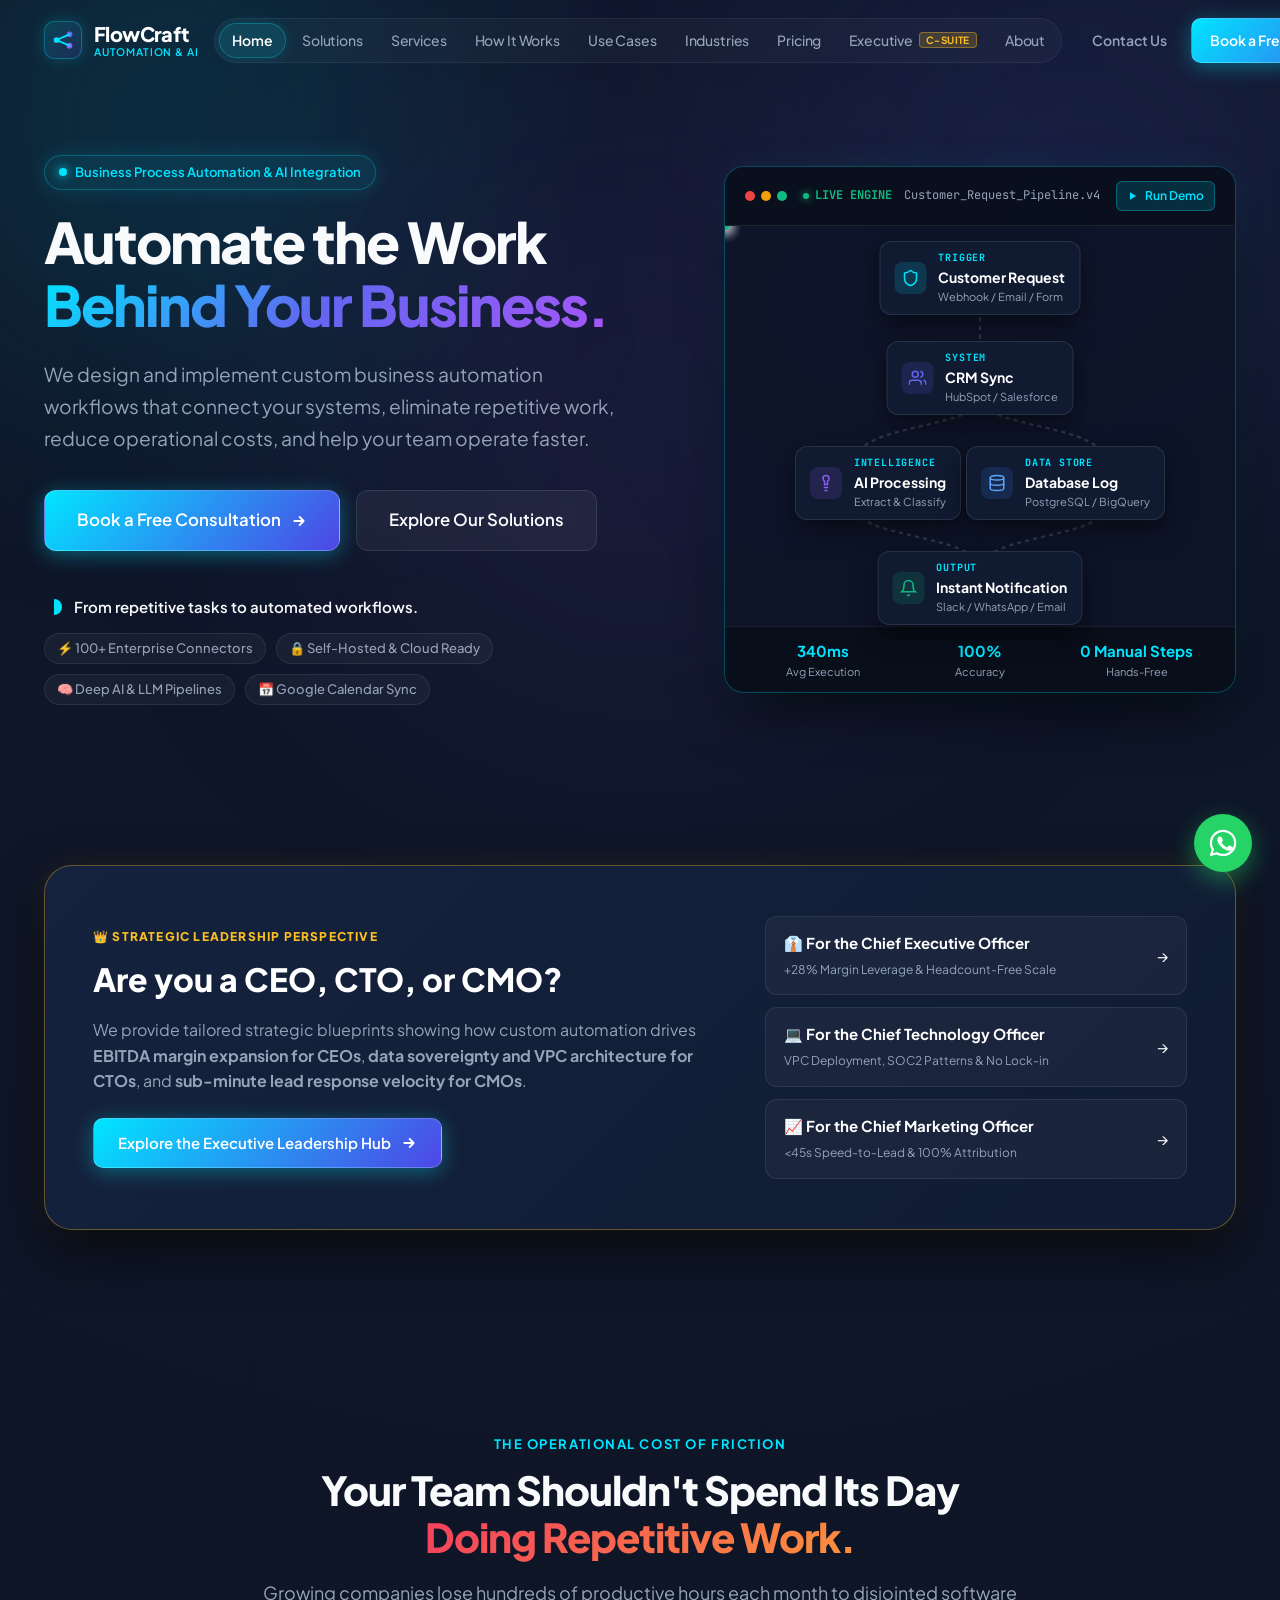
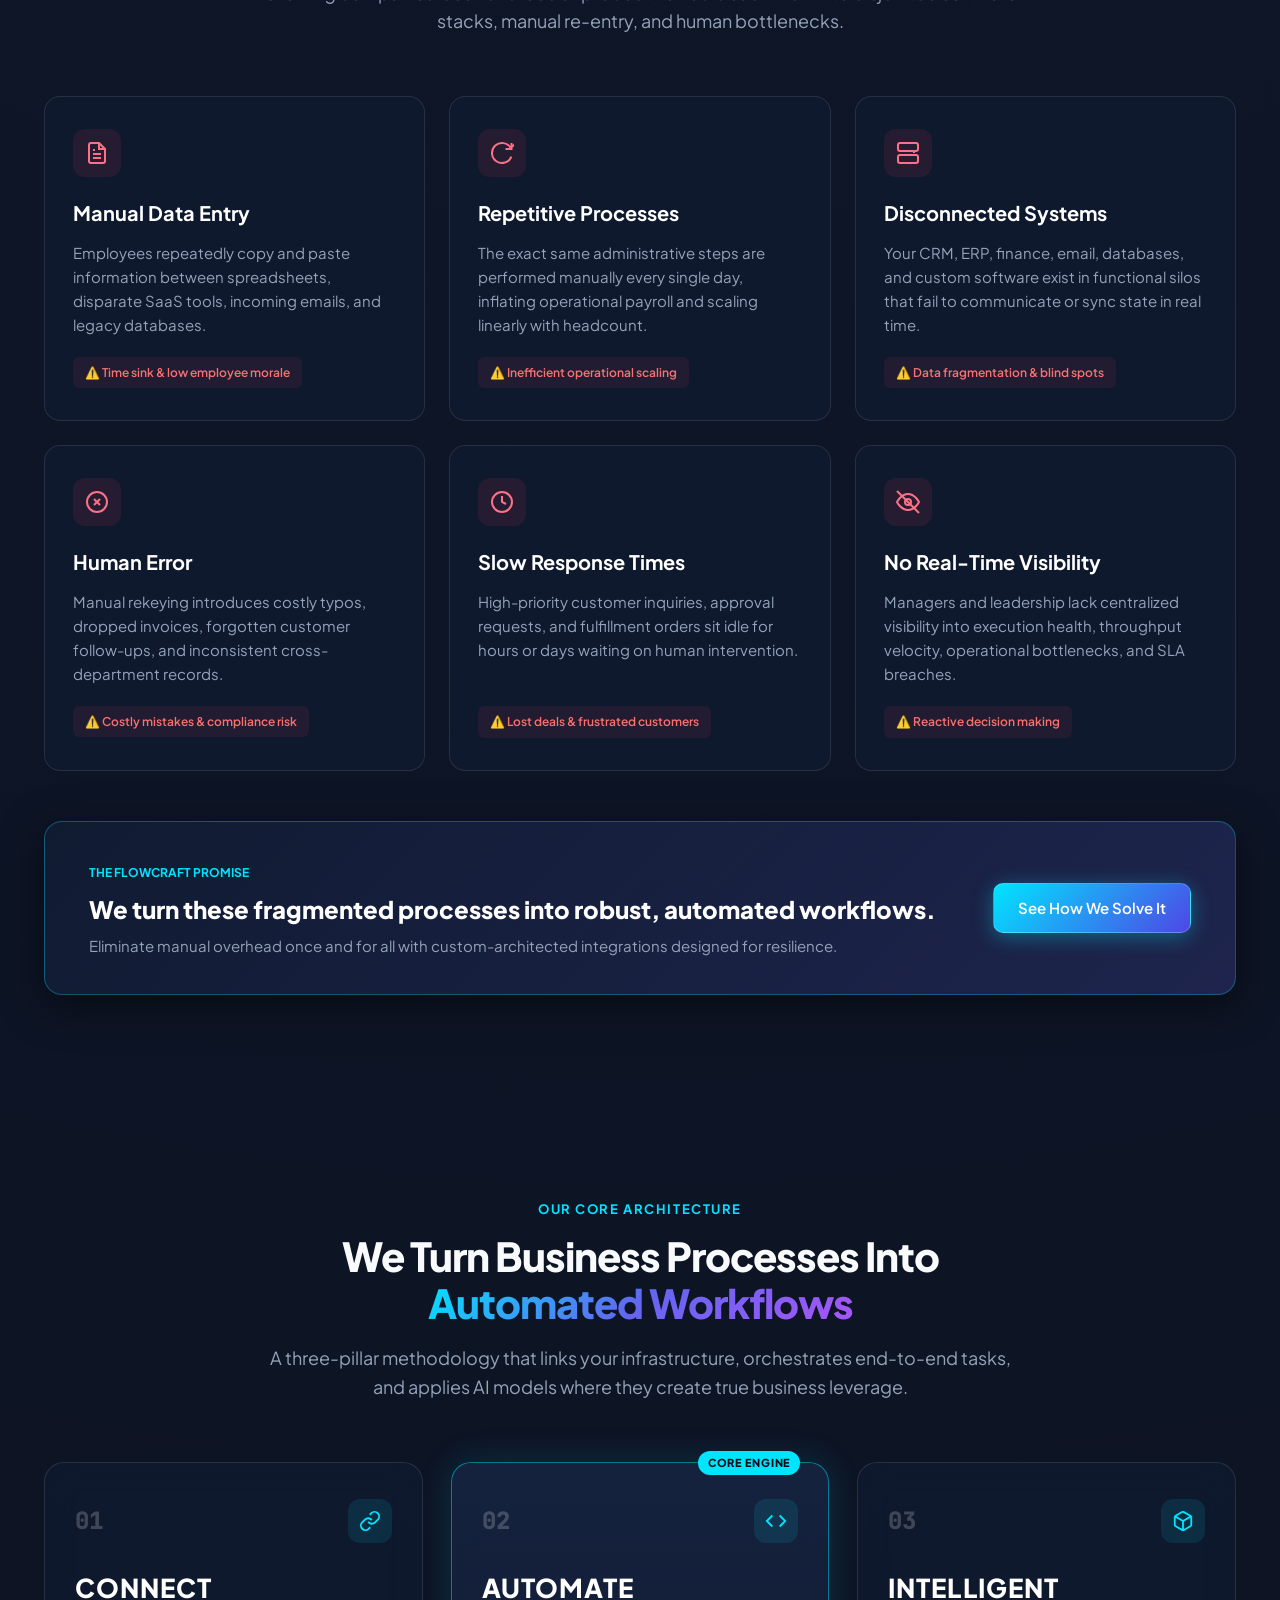
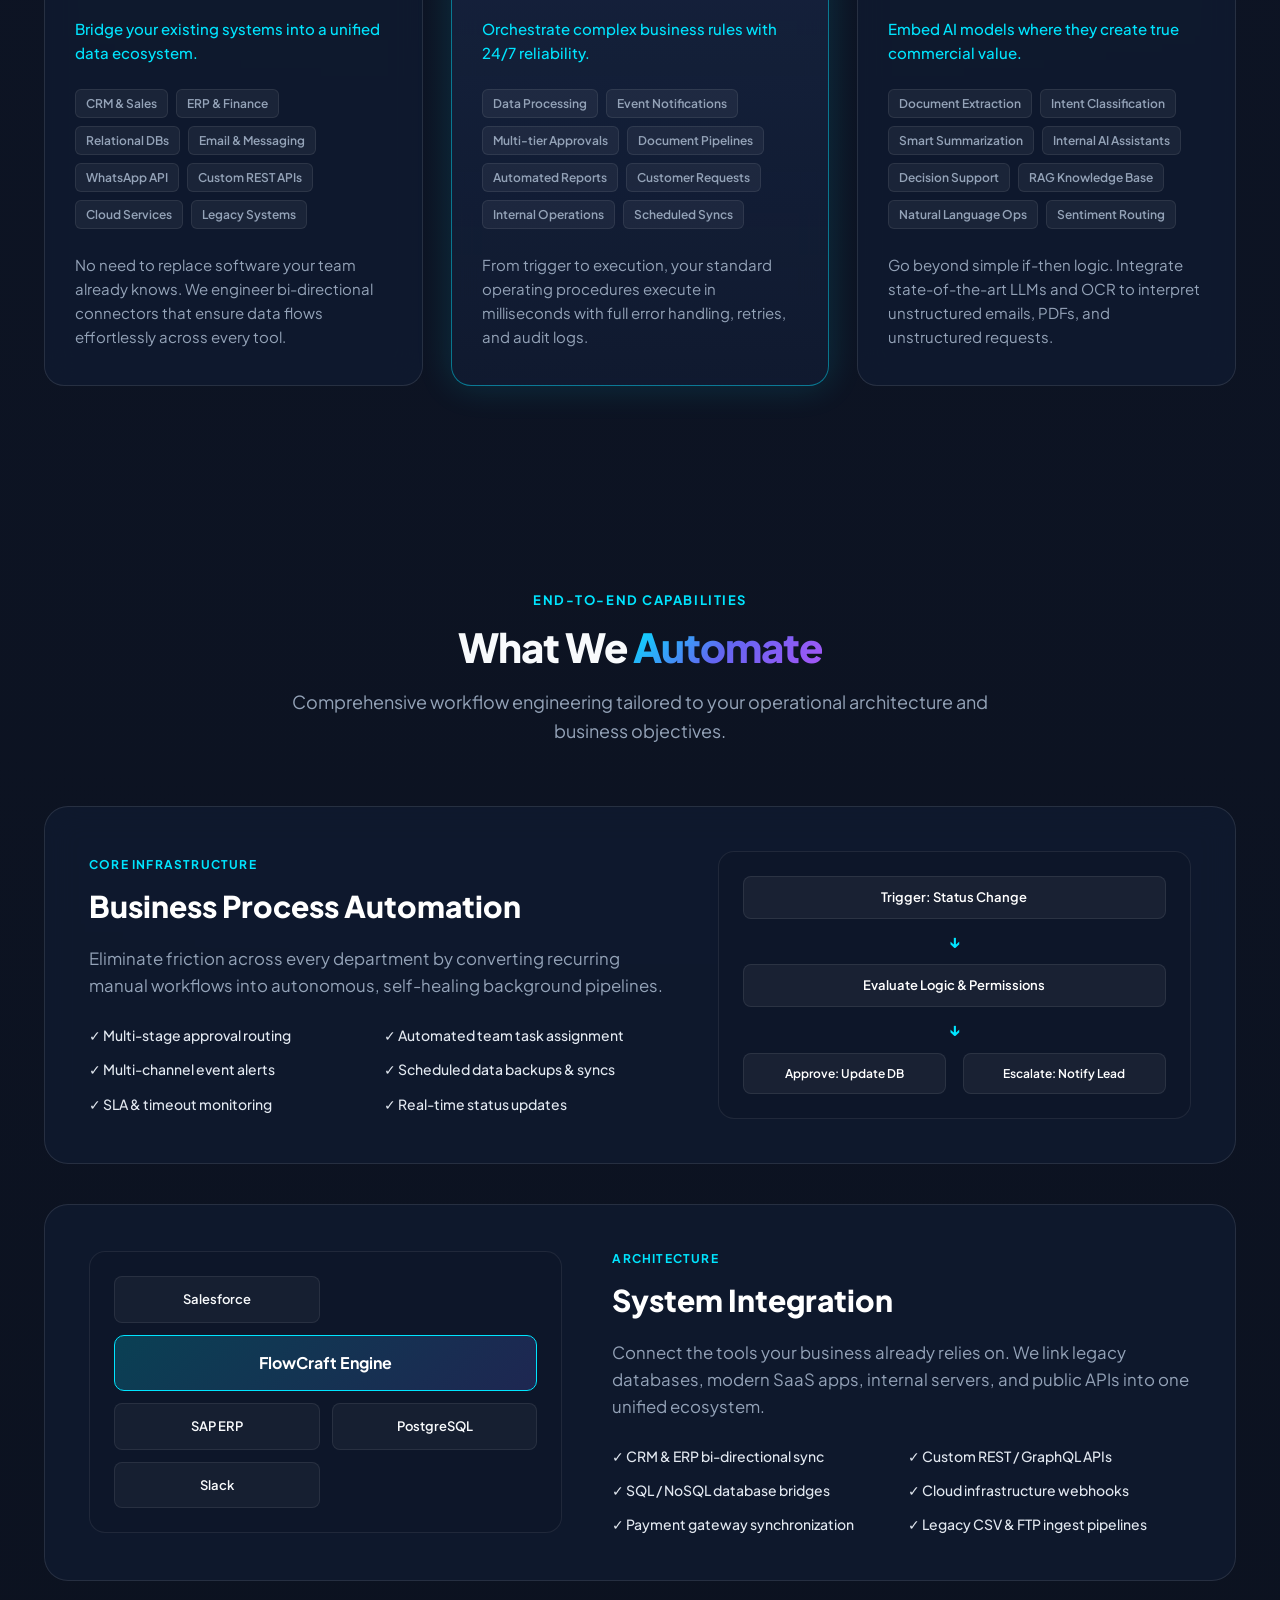
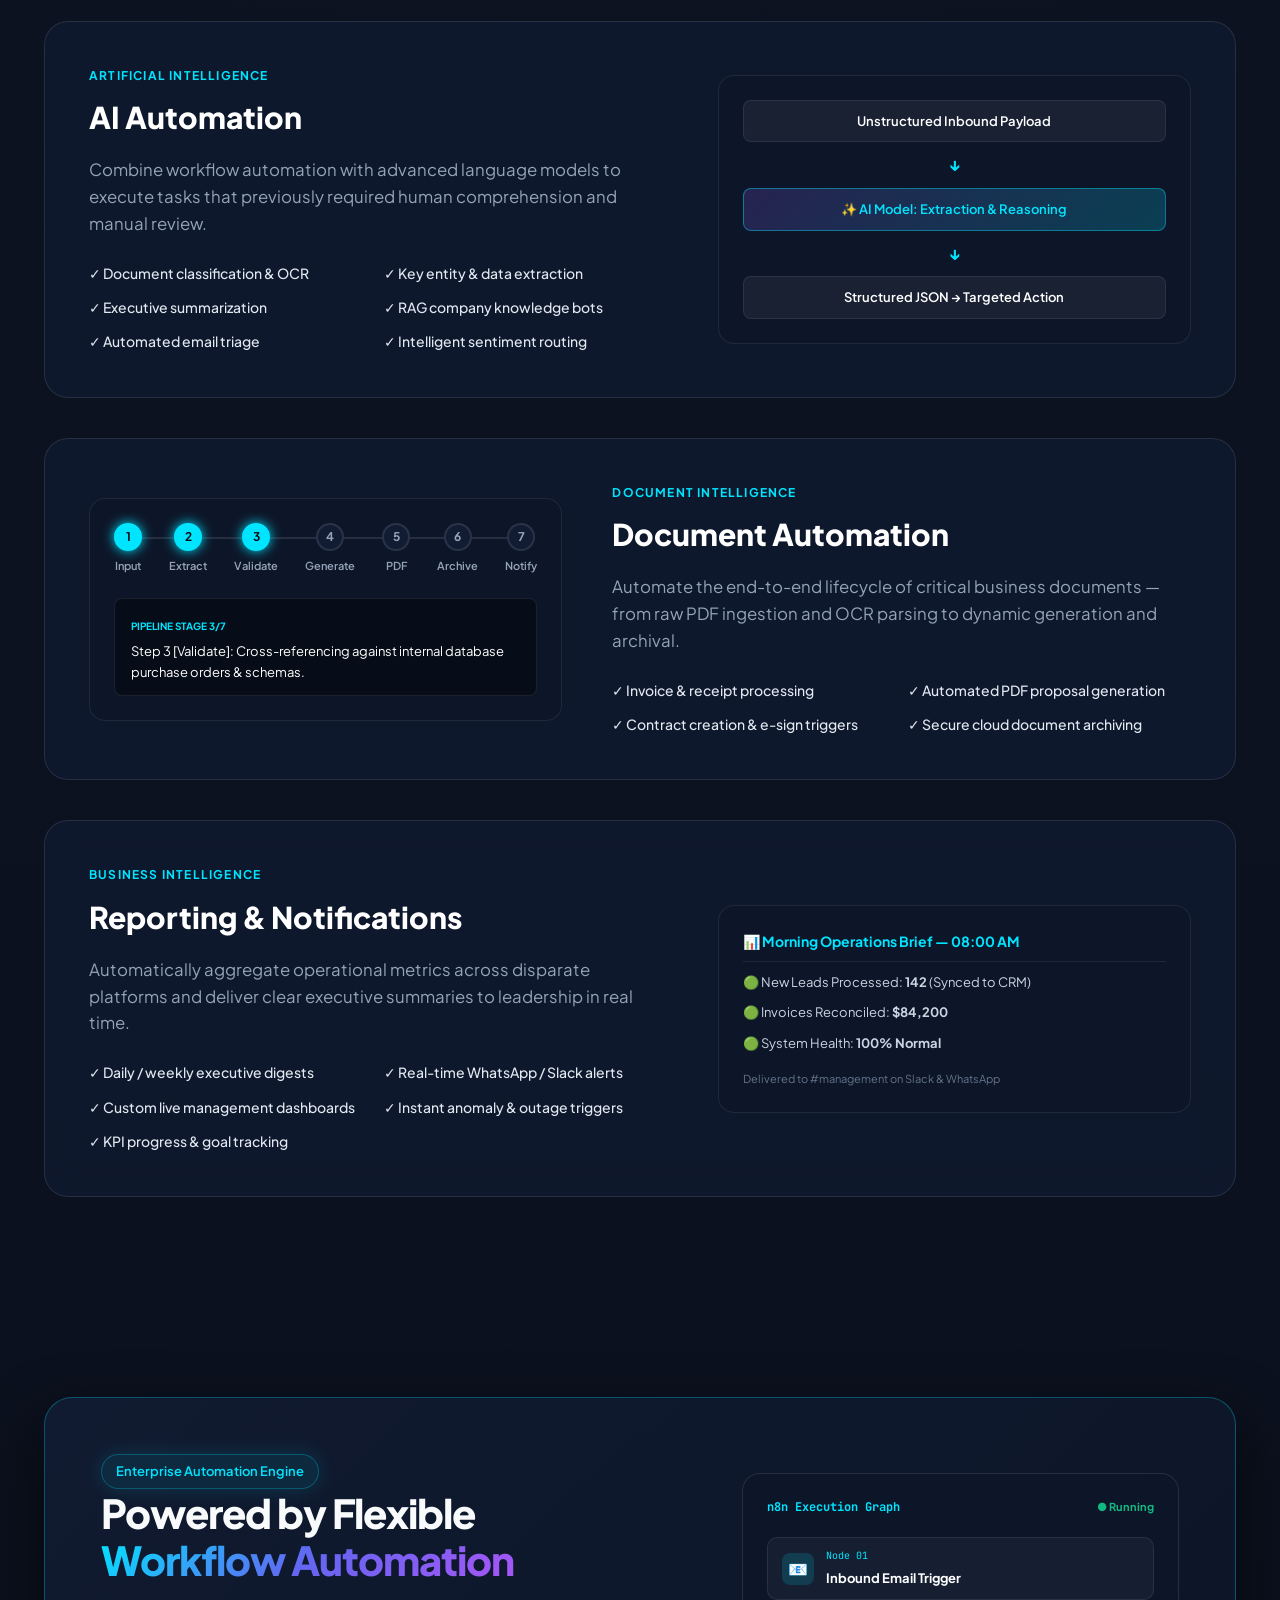
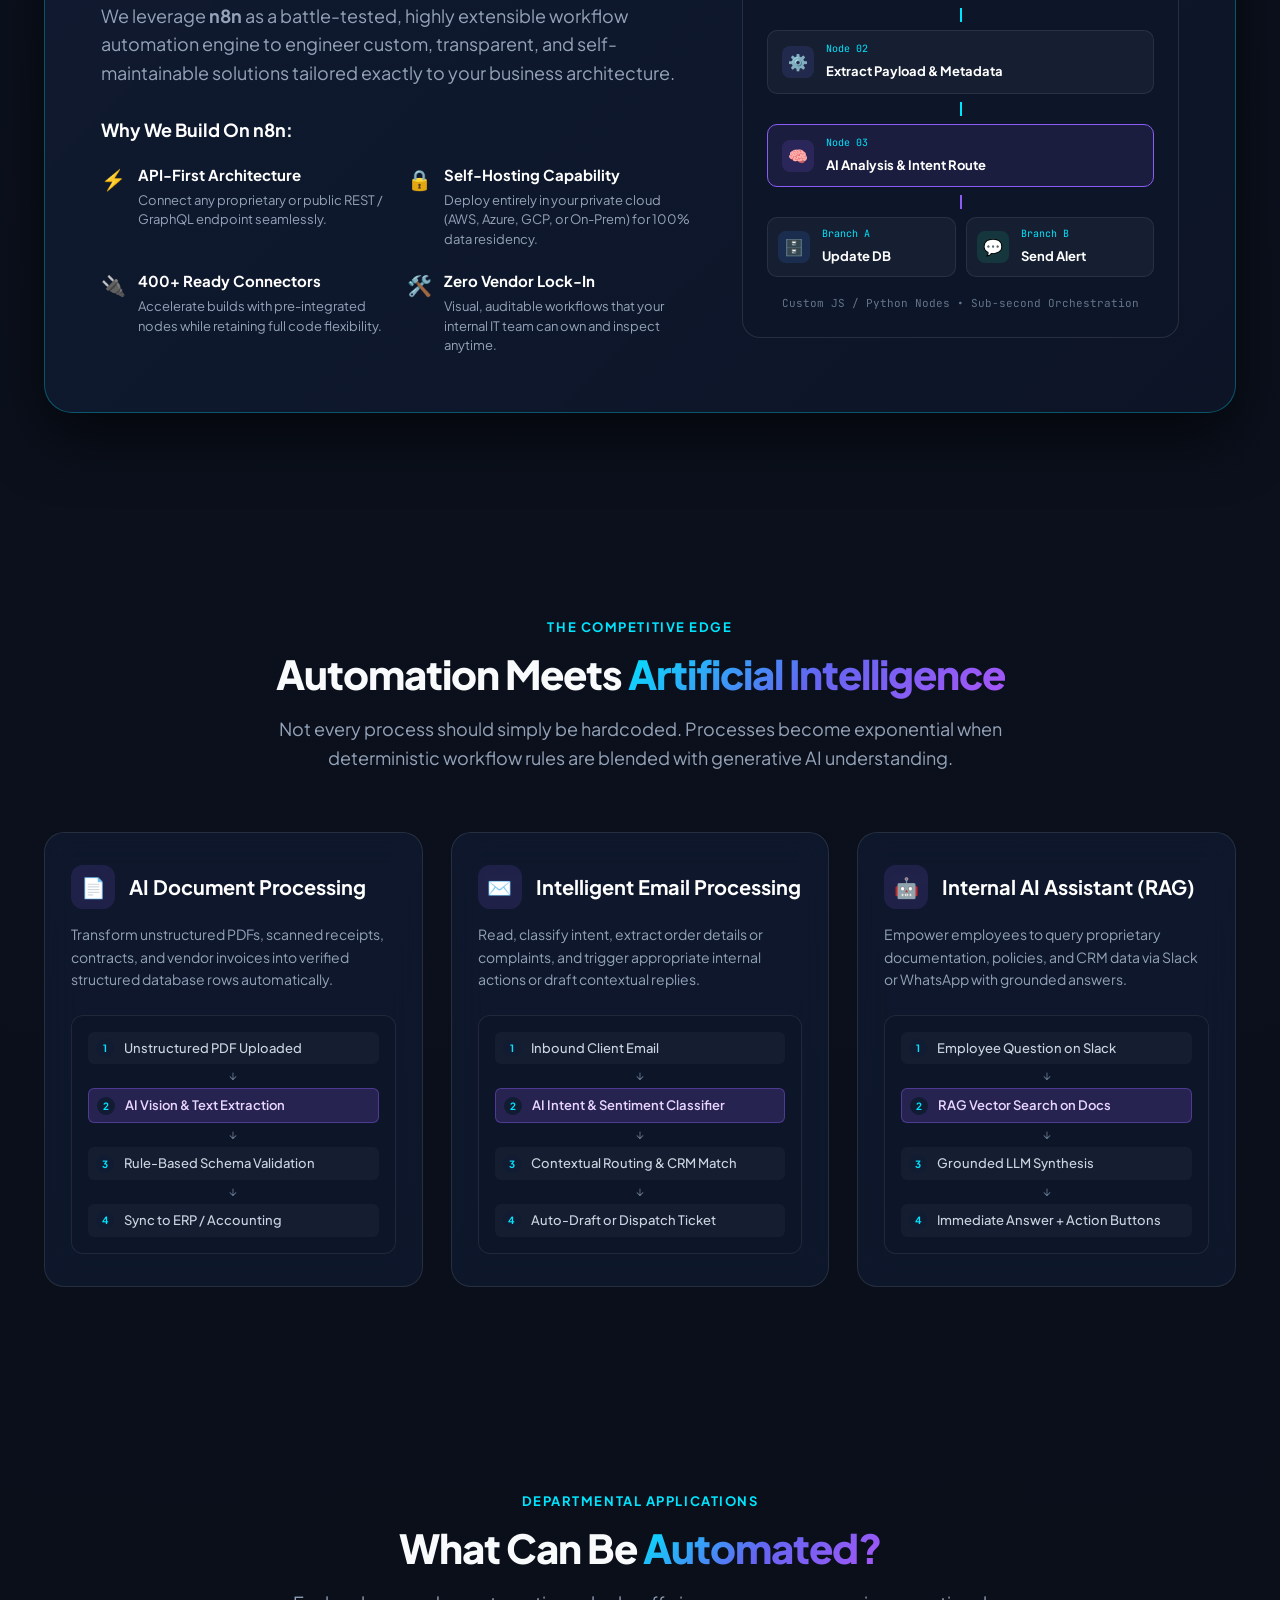
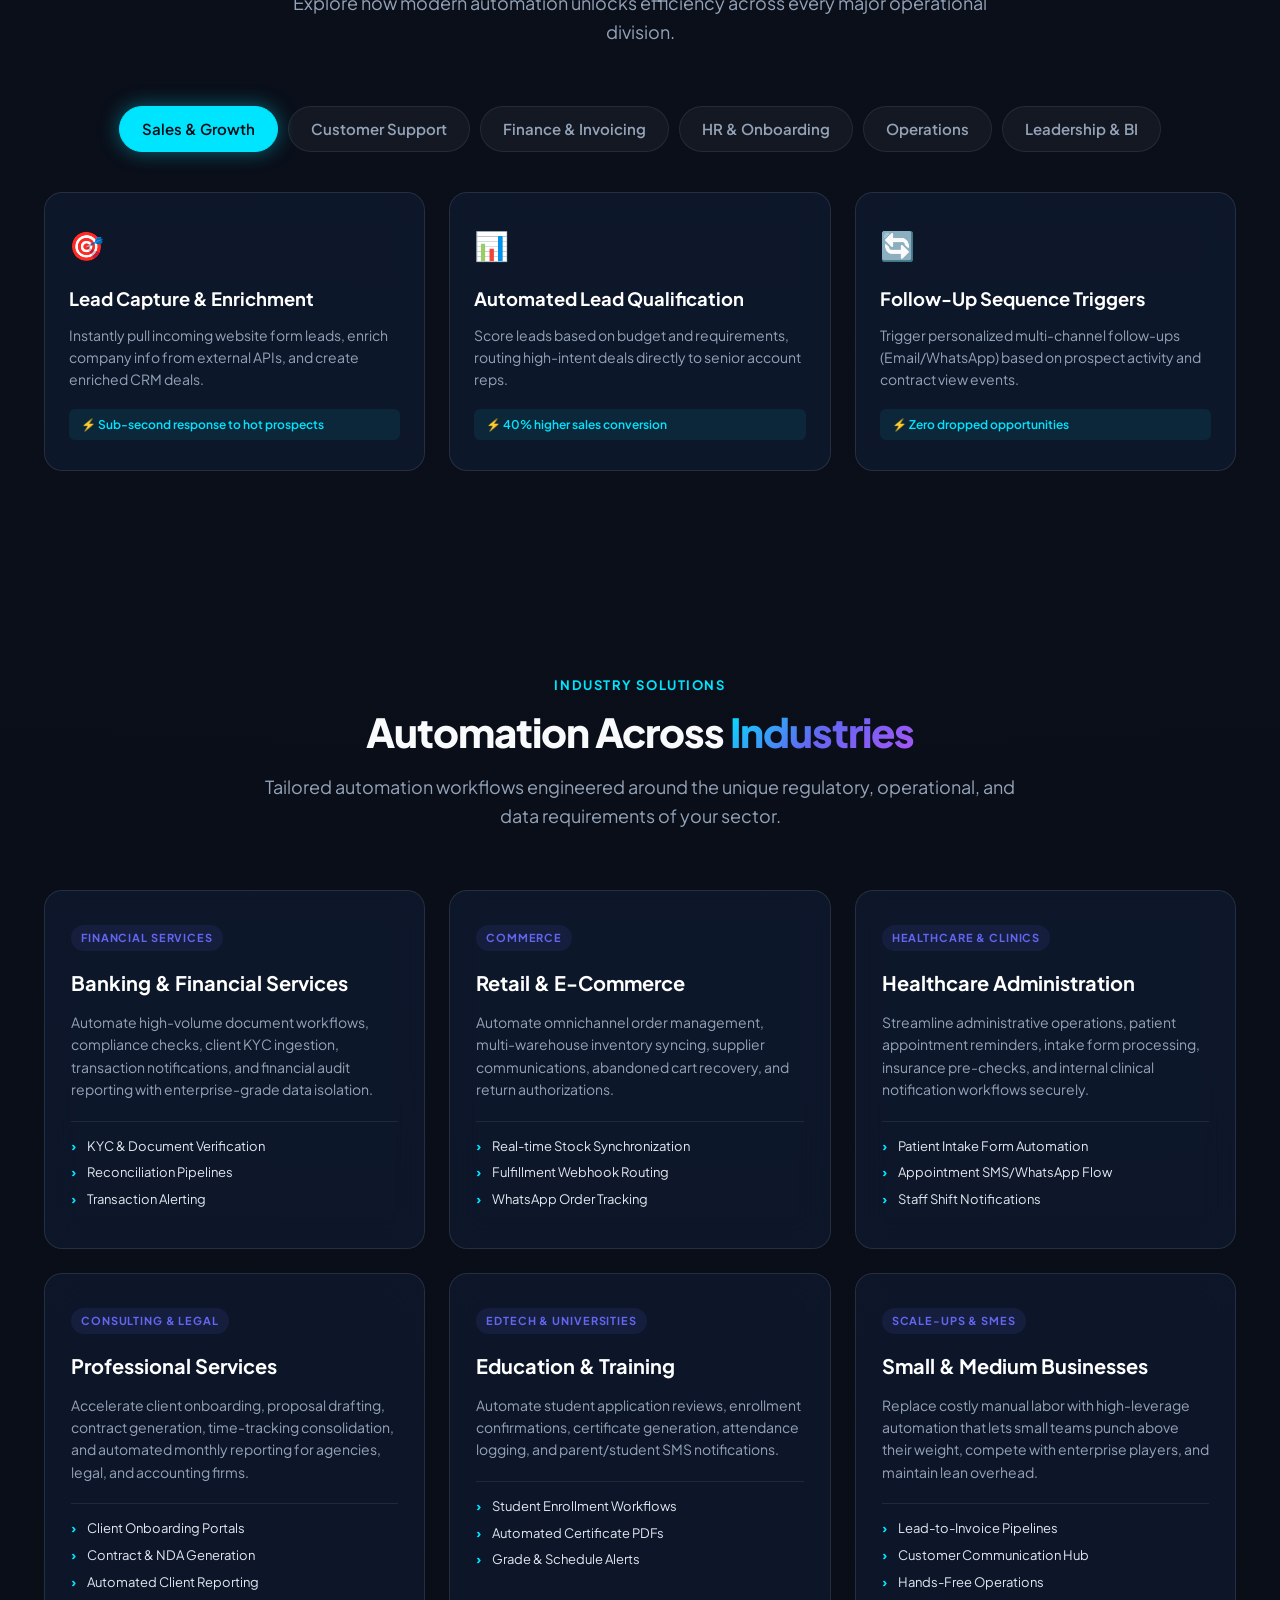
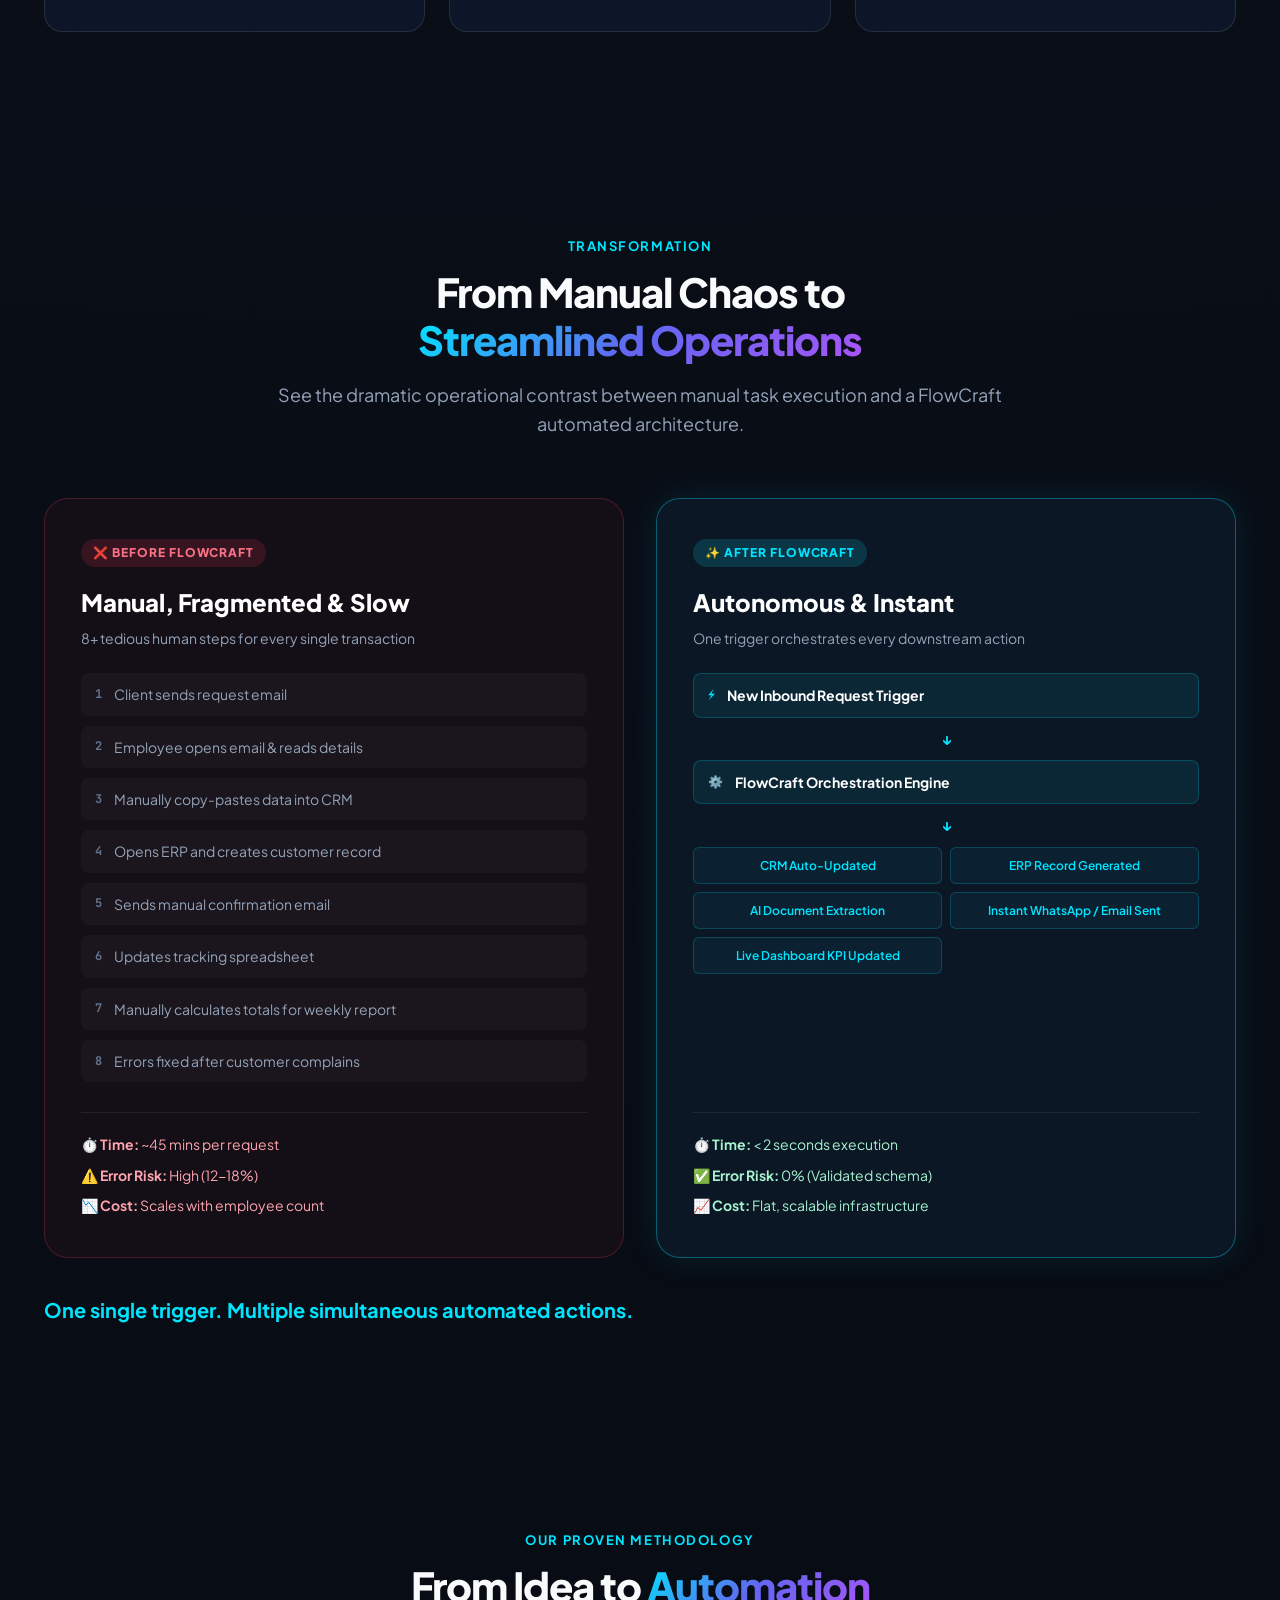
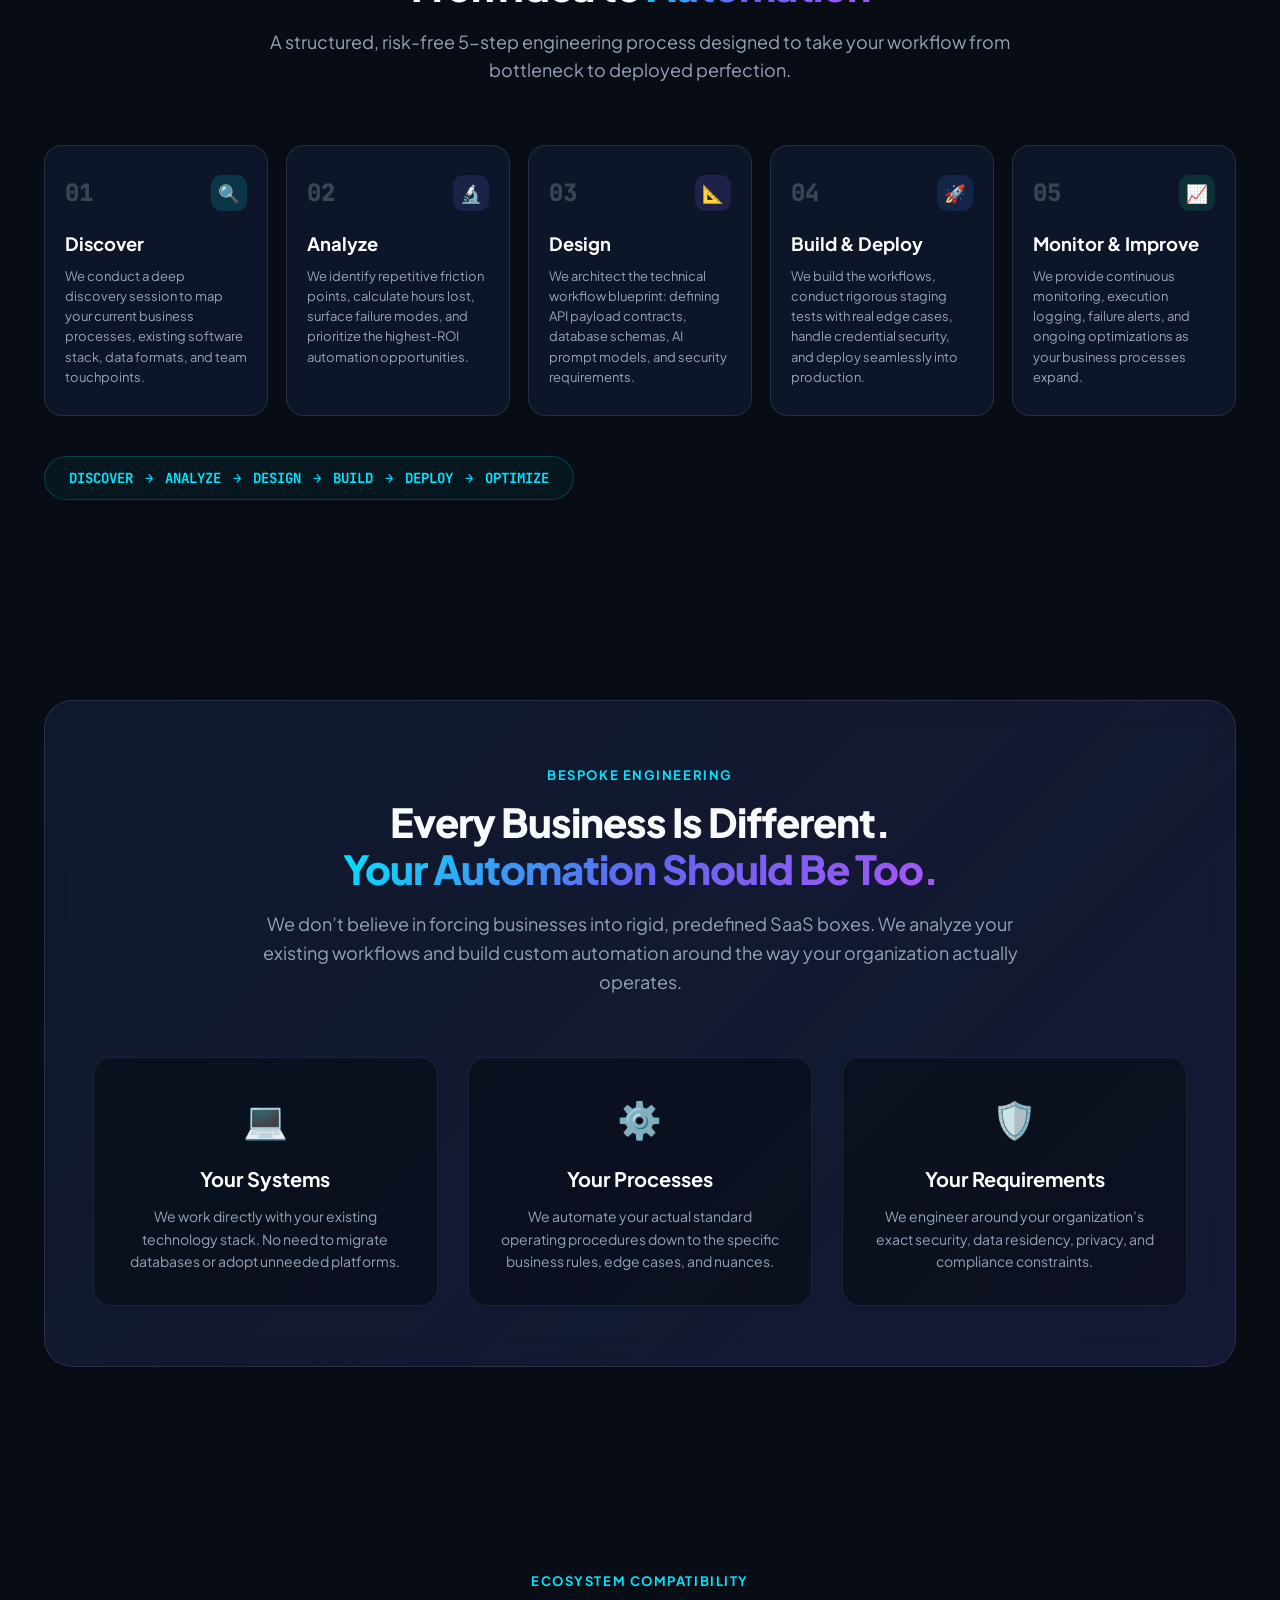
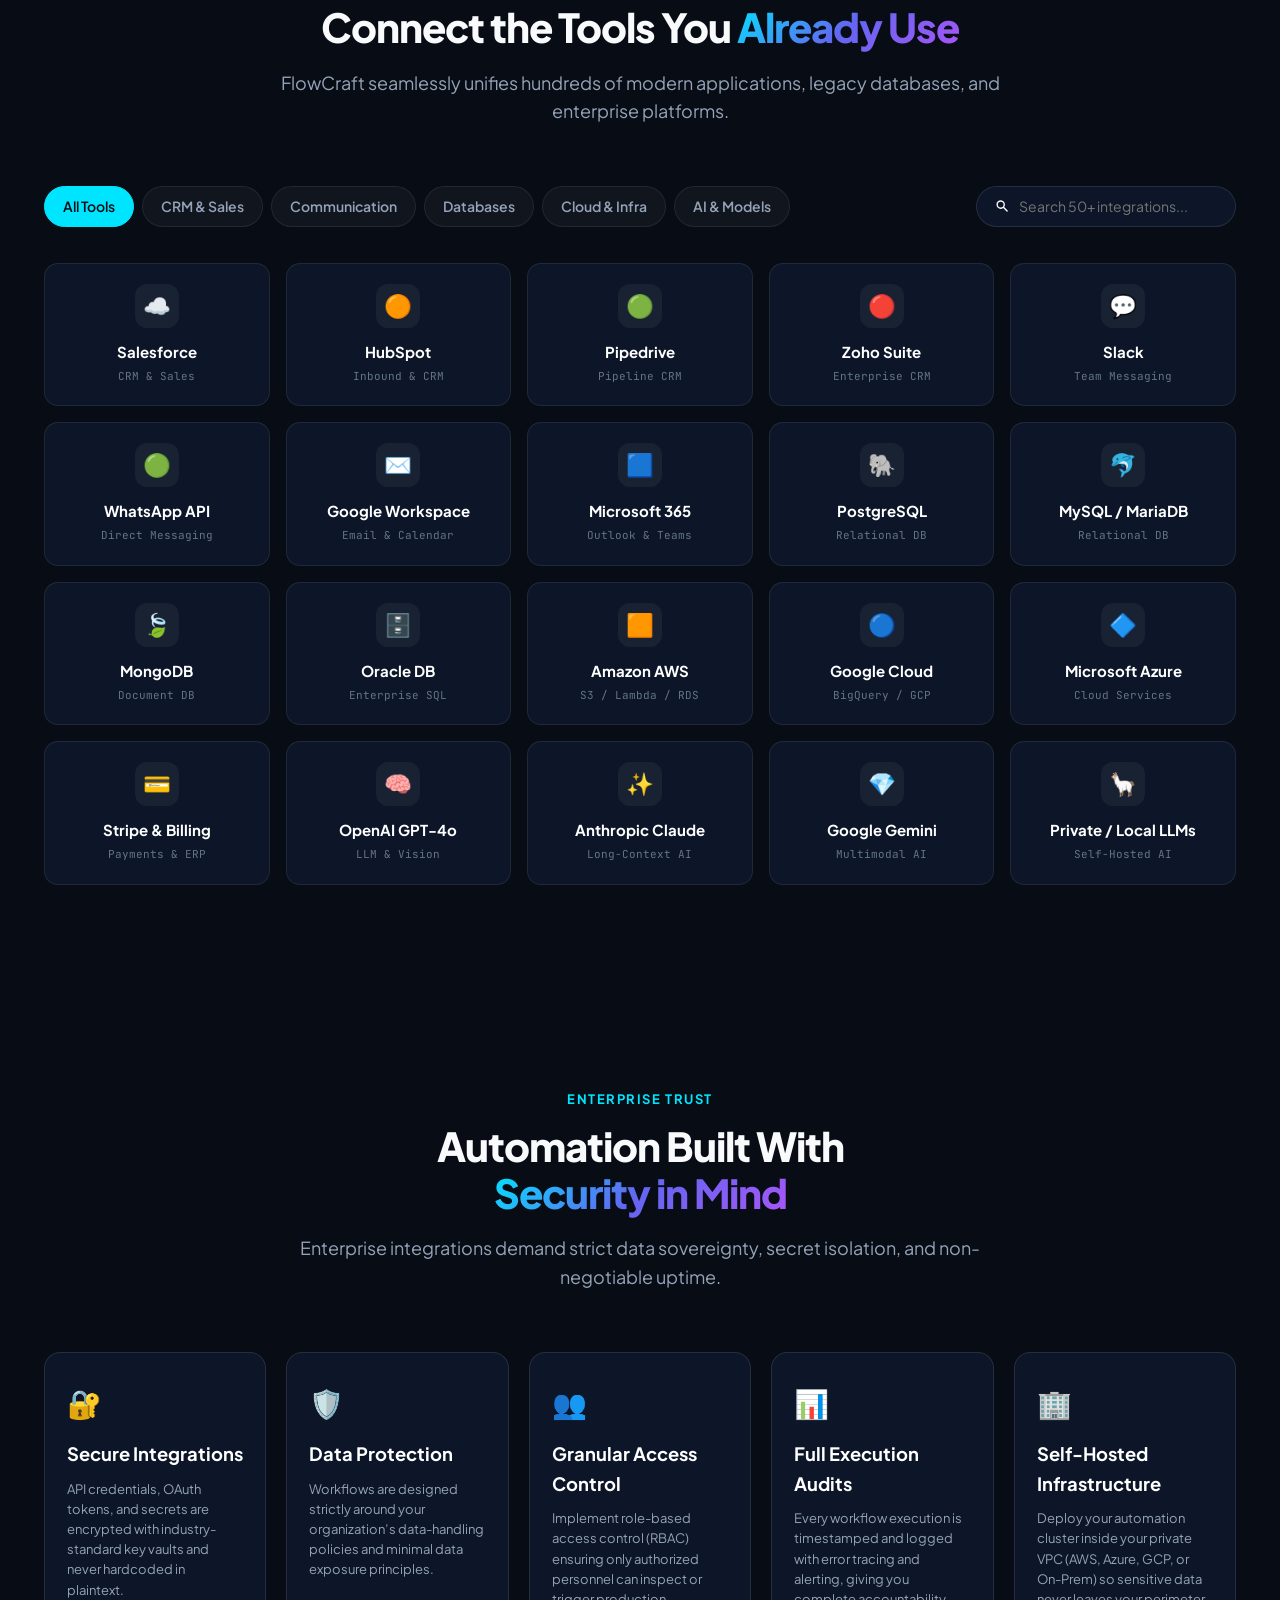
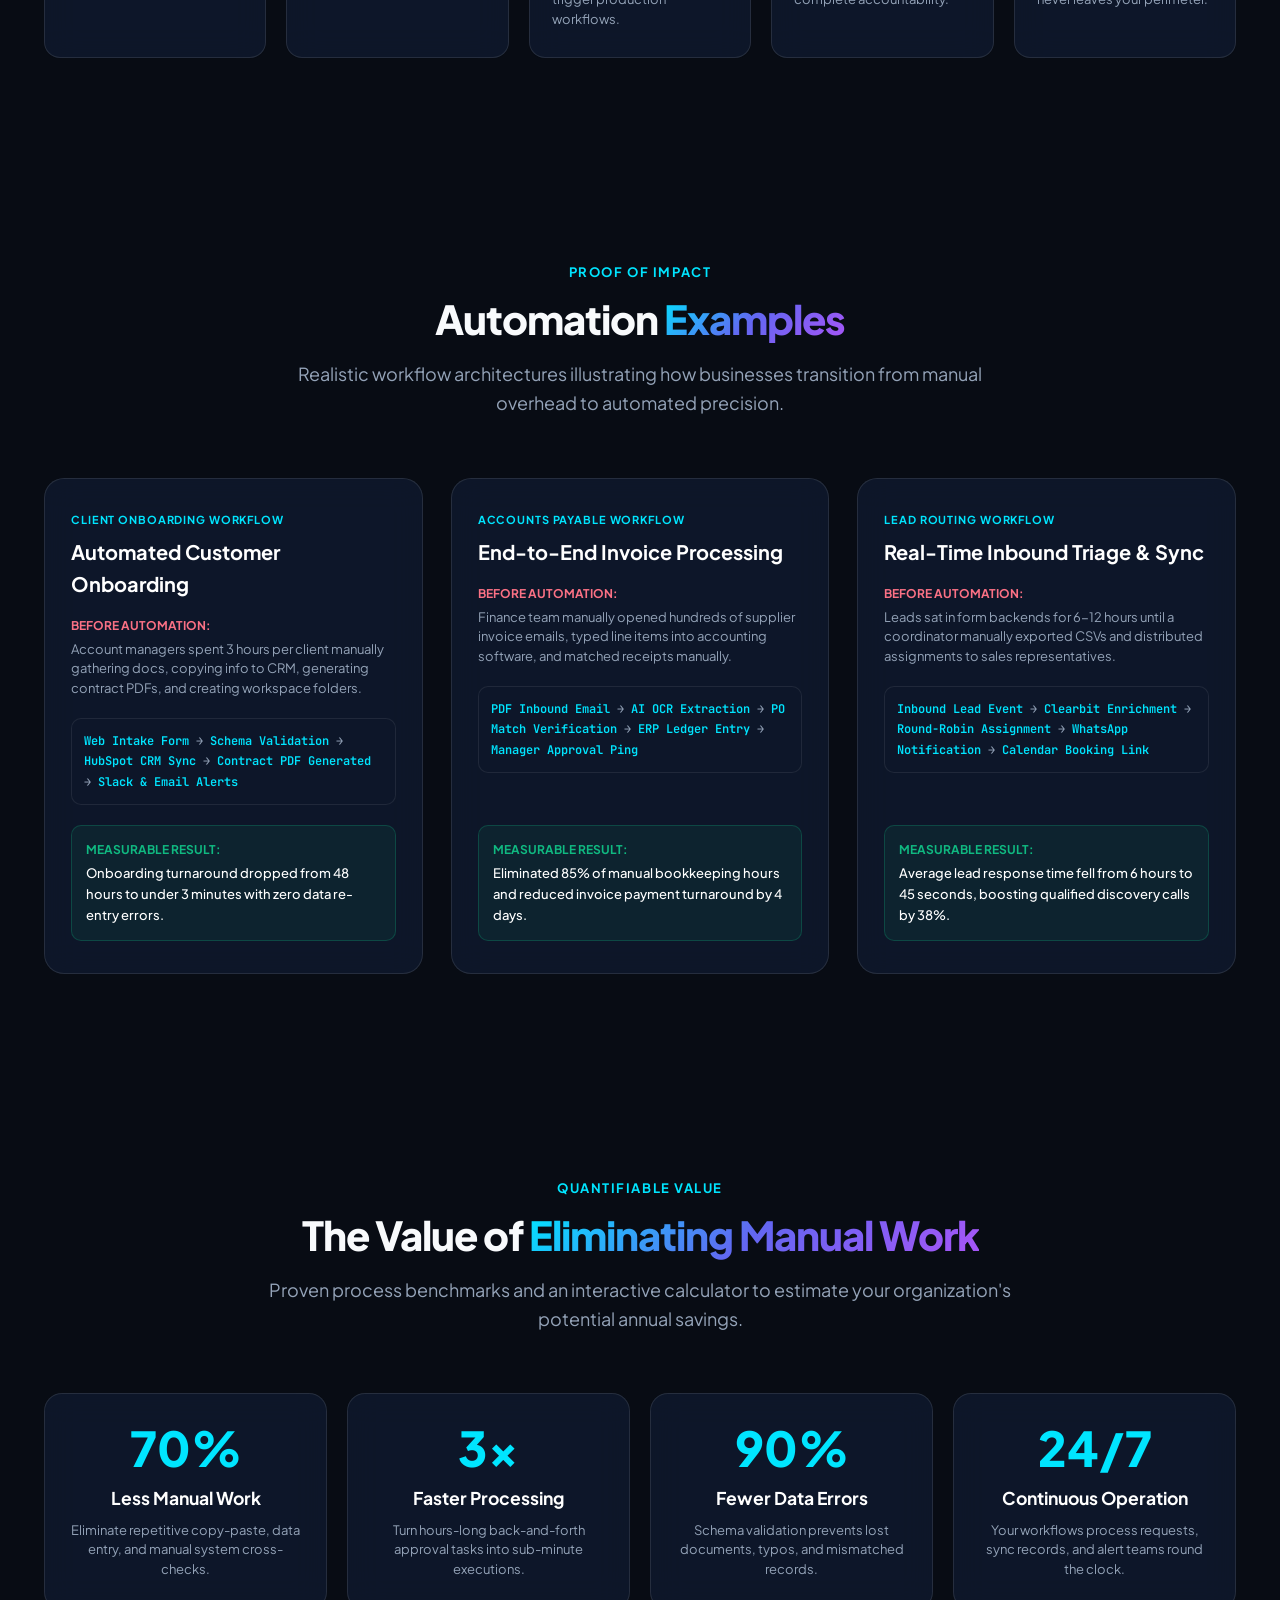
==== index.html @ 87cdeb3c "Initial commit: FlowCraft modern B2B automation & AI consulting platform" ====
<!DOCTYPE html>
<html lang="en">
<head>
  <meta charset="UTF-8">
  <meta name="viewport" content="width=device-width, initial-scale=1.0">
  <title>FlowCraft — Business Process Automation & AI Integration</title>
  <meta name="description" content="FlowCraft designs and builds custom automation workflows and AI integrations that connect your business systems, eliminate repetitive tasks, reduce operational costs, and accelerate your operations.">
  <meta name="keywords" content="business process automation, AI integration, n8n automation, custom workflow consulting, system integration, document automation, CRM automation, enterprise workflow">
  
  <!-- Open Graph / Meta -->
  <meta property="og:type" content="website">
  <meta property="og:title" content="FlowCraft — Business Process Automation & AI Integration">
  <meta property="og:description" content="Automate the work behind your business. Custom workflows, system integrations, and intelligent AI automation built for modern enterprises.">
  <meta property="og:url" content="https://flowcraft.dev">
  
  <!-- Fonts -->
  <link rel="preconnect" href="https://fonts.googleapis.com">
  <link rel="preconnect" href="https://fonts.gstatic.com" crossorigin>
  <link href="https://fonts.googleapis.com/css2?family=JetBrains+Mono:wght@400;500;600&family=Plus+Jakarta+Sans:wght@300;400;500;600;700;800&family=Inter:wght@400;500;600;700&display=swap" rel="stylesheet">
  
  <!-- Stylesheet -->
  <link rel="stylesheet" href="styles.css">
  
  <!-- Favicon / Brand SVG -->
  <link rel="icon" type="image/svg+xml" href="data:image/svg+xml,<svg xmlns='http://www.w3.org/2000/svg' viewBox='0 0 32 32'><defs><linearGradient id='g' x1='0' y1='0' x2='32' y2='32' gradientUnits='userSpaceOnUse'><stop stop-color='%2300E5FF'/><stop offset='1' stop-color='%236366F1'/></linearGradient></defs><rect width='32' height='32' rx='8' fill='%23080C14'/><circle cx='9' cy='16' r='4' fill='%2300E5FF'/><circle cx='23' cy='9' r='4' fill='%236366F1'/><circle cx='23' cy='23' r='4' fill='%238B5CF6'/><path d='M9 16L23 9M9 16L23 23' stroke='url(%23g)' stroke-width='2.5' stroke-linecap='round'/></svg>">
</head>
<body>

  <!-- Ambient Glow Backgrounds -->
  <div class="glow-mesh glow-top-left" aria-hidden="true"></div>
  <div class="glow-mesh glow-top-right" aria-hidden="true"></div>
  <div class="glow-mesh glow-center" aria-hidden="true"></div>

  <!-- ============================================================ -->
  <!-- 1. NAVIGATION / HEADER -->
  <!-- ============================================================ -->
  <header id="main-header" class="header">
    <div class="container header-container">
      <!-- Logo -->
      <a href="#hero" class="logo-link" aria-label="FlowCraft Home">
        <div class="logo-icon">
          <svg viewBox="0 0 32 32" fill="none" xmlns="http://www.w3.org/2000/svg">
            <circle cx="8" cy="16" r="3.5" class="logo-node node-1" />
            <circle cx="24" cy="9" r="3.5" class="logo-node node-2" />
            <circle cx="24" cy="23" r="3.5" class="logo-node node-3" />
            <path d="M8 16L24 9" class="logo-wire wire-1" stroke-width="2.2" stroke-linecap="round"/>
            <path d="M8 16L24 23" class="logo-wire wire-2" stroke-width="2.2" stroke-linecap="round"/>
          </svg>
        </div>
        <div class="logo-text">
          <span class="brand-title">FlowCraft</span>
          <span class="brand-tagline">Automation & AI</span>
        </div>
      </a>

      <!-- Desktop Nav -->
      <nav class="nav-menu" aria-label="Main Navigation">
        <ul class="nav-list">
          <li><a href="#hero" class="nav-link active">Home</a></li>
          <li><a href="#solutions" class="nav-link">Solutions</a></li>
          <li><a href="#services" class="nav-link">Services</a></li>
          <li><a href="#how-it-works" class="nav-link">How It Works</a></li>
          <li><a href="#use-cases" class="nav-link">Use Cases</a></li>
          <li><a href="#industries" class="nav-link">Industries</a></li>
          <li><a href="#pricing" class="nav-link">Pricing</a></li>
          <li><a href="executive.html" class="nav-link">Executive <span class="nav-tag-csuite">C-Suite</span></a></li>
          <li><a href="#about" class="nav-link">About</a></li>
        </ul>
      </nav>

      <!-- Header Actions -->
      <div class="header-actions">
        <a href="#contact" class="btn btn-ghost hide-mobile">Contact Us</a>
        <button class="btn btn-primary" onclick="openConsultationModal()">
          <span>Book a Free Consultation</span>
          <svg class="btn-arrow" viewBox="0 0 16 16" fill="none"><path d="M3.33 8h9.34M8.67 4l4 4-4 4" stroke="currentColor" stroke-width="1.6" stroke-linecap="round" stroke-linejoin="round"/></svg>
        </button>
        <button id="mobile-toggle" class="mobile-toggle" aria-label="Toggle navigation menu" aria-expanded="false">
          <span class="hamburger-bar"></span>
          <span class="hamburger-bar"></span>
          <span class="hamburger-bar"></span>
        </button>
      </div>
    </div>

    <!-- Mobile Drawer -->
    <div id="mobile-drawer" class="mobile-drawer">
      <nav class="mobile-nav">
        <a href="#hero" class="mobile-nav-link" onclick="closeMobileMenu()">Home</a>
        <a href="executive.html" class="mobile-nav-link" onclick="closeMobileMenu()" style="color: var(--gold-ceo);">👑 Executive Hub (CEO, CTO, CMO)</a>
        <a href="#solutions" class="mobile-nav-link" onclick="closeMobileMenu()">Solutions</a>
        <a href="#services" class="mobile-nav-link" onclick="closeMobileMenu()">Services</a>
        <a href="#how-it-works" class="mobile-nav-link" onclick="closeMobileMenu()">How It Works</a>
        <a href="#use-cases" class="mobile-nav-link" onclick="closeMobileMenu()">Use Cases</a>
        <a href="#industries" class="mobile-nav-link" onclick="closeMobileMenu()">Industries</a>
        <a href="#pricing" class="mobile-nav-link" onclick="closeMobileMenu()">Pricing</a>
        <a href="#about" class="mobile-nav-link" onclick="closeMobileMenu()">About</a>
        <a href="#contact" class="mobile-nav-link" onclick="closeMobileMenu()">Contact Us</a>
        <div class="mobile-drawer-cta">
          <button class="btn btn-primary w-full" onclick="closeMobileMenu(); openConsultationModal();">Book a Free Consultation</button>
        </div>
      </nav>
    </div>
  </header>

  <main>
    <!-- ============================================================ -->
    <!-- 2. HERO SECTION -->
    <!-- ============================================================ -->
    <section id="hero" class="hero-section">
      <div class="container hero-grid">
        <div class="hero-content">
          <!-- Positioning Tag -->
          <div class="badge badge-glow">
            <span class="badge-dot"></span>
            <span>Business Process Automation & AI Integration</span>
          </div>

          <h1 class="hero-title">
            Automate the Work <br class="hide-mobile">
            <span class="gradient-text">Behind Your Business.</span>
          </h1>

          <p class="hero-description">
            We design and implement custom business automation workflows that connect your systems, eliminate repetitive work, reduce operational costs, and help your team operate faster.
          </p>

          <div class="hero-cta-group">
            <button class="btn btn-primary btn-lg" onclick="openConsultationModal()">
              <span>Book a Free Consultation</span>
              <svg class="btn-arrow" viewBox="0 0 16 16" fill="none"><path d="M3.33 8h9.34M8.67 4l4 4-4 4" stroke="currentColor" stroke-width="1.8" stroke-linecap="round" stroke-linejoin="round"/></svg>
            </button>
            <a href="#solutions" class="btn btn-secondary btn-lg">
              <span>Explore Our Solutions</span>
            </a>
          </div>

          <!-- Hero Trust Statement & Badges -->
          <div class="hero-trust">
            <div class="hero-trust-text">
              <svg class="check-icon" viewBox="0 0 20 20" fill="currentColor"><path fill-rule="evenodd" d="M10 18a8 8 0 100-16 8 0 000 16zm3.707-9.293a1 1 0 00-1.414-1.414L9 10.586 7.707 9.293a1 1 0 00-1.414 1.414l2 2a1 1 0 001.414 0l4-4z" clip-rule="evenodd"/></svg>
              <span>From repetitive tasks to automated workflows.</span>
            </div>
            <div class="hero-badges">
              <span class="pill-badge">⚡ 100+ Enterprise Connectors</span>
              <span class="pill-badge">🔒 Self-Hosted & Cloud Ready</span>
              <span class="pill-badge">🧠 Deep AI & LLM Pipelines</span>
              <span class="pill-badge">📅 Google Calendar Sync</span>
            </div>
          </div>
        </div>

        <!-- Hero Visual: Interactive Animated Workflow Canvas -->
        <div class="hero-visual-wrapper">
          <div class="workflow-card">
            <div class="workflow-card-header">
              <div class="window-controls">
                <span class="control-dot red"></span>
                <span class="control-dot yellow"></span>
                <span class="control-dot green"></span>
              </div>
              <div class="workflow-title-bar">
                <span class="workflow-status-live"><span class="pulse-indicator"></span> LIVE ENGINE</span>
                <span class="workflow-label">Customer_Request_Pipeline.v4</span>
              </div>
              <button class="btn-sim-trigger" id="btn-trigger-sim" title="Simulate Workflow Run">
                <svg viewBox="0 0 16 16" fill="currentColor" width="12" height="12"><path d="M4 3v10l8-5-8-5z"/></svg>
                <span>Run Demo</span>
              </button>
            </div>

            <div class="workflow-canvas" id="hero-workflow-canvas">
              <!-- SVG Connectivity Layer with animated pulsing pulses -->
              <svg class="workflow-svg-layer" viewBox="0 0 500 380" preserveAspectRatio="none">
                <defs>
                  <linearGradient id="wireGradient1" x1="0%" y1="0%" x2="100%" y2="100%">
                    <stop offset="0%" stop-color="#00E5FF" stop-opacity="0.8"/>
                    <stop offset="100%" stop-color="#6366F1" stop-opacity="0.8"/>
                  </linearGradient>
                  <linearGradient id="wireGradient2" x1="0%" y1="0%" x2="100%" y2="100%">
                    <stop offset="0%" stop-color="#6366F1" stop-opacity="0.8"/>
                    <stop offset="100%" stop-color="#8B5CF6" stop-opacity="0.8"/>
                  </linearGradient>
                </defs>
                <!-- Wire Paths -->
                <path id="path-1" class="flow-wire" d="M 250 55 L 250 115" />
                <path id="path-2a" class="flow-wire" d="M 250 165 C 250 190, 130 190, 130 220" />
                <path id="path-2b" class="flow-wire" d="M 250 165 C 250 190, 370 190, 370 220" />
                <path id="path-3a" class="flow-wire" d="M 130 270 C 130 295, 250 295, 250 325" />
                <path id="path-3b" class="flow-wire" d="M 370 270 C 370 295, 250 295, 250 325" />

                <!-- Animated Data Packets -->
                <circle class="data-packet packet-1" r="4" fill="#00E5FF"/>
                <circle class="data-packet packet-2a" r="4" fill="#6366F1"/>
                <circle class="data-packet packet-2b" r="4" fill="#8B5CF6"/>
                <circle class="data-packet packet-3a" r="4" fill="#10B981"/>
                <circle class="data-packet packet-3b" r="4" fill="#10B981"/>
              </svg>

              <!-- Node 1: Customer Request -->
              <div class="flow-node node-top active-node" style="top: 15px; left: 50%; transform: translateX(-50%);">
                <div class="node-icon bg-cyan">
                  <svg viewBox="0 0 24 24" fill="none" stroke="currentColor" stroke-width="2"><path d="M20 13c0 5-3.5 7.5-7.66 8.95a1 1 0 01-.67-.01C7.5 20.5 4 18 4 13V6a1 1 0 011-1c2 0 4.5-1.2 6.24-2.72a1.17 1.17 0 011.52 0C14.51 3.81 17 5 19 5a1 1 0 011 1z"/></svg>
                </div>
                <div class="node-meta">
                  <span class="node-label">TRIGGER</span>
                  <strong class="node-title">Customer Request</strong>
                  <span class="node-sub">Webhook / Email / Form</span>
                </div>
              </div>

              <!-- Node 2: CRM Hub -->
              <div class="flow-node node-center" style="top: 115px; left: 50%; transform: translateX(-50%);">
                <div class="node-icon bg-indigo">
                  <svg viewBox="0 0 24 24" fill="none" stroke="currentColor" stroke-width="2"><path d="M17 21v-2a4 4 0 0 0-4-4H5a4 4 0 0 0-4 4v2"/><circle cx="9" cy="7" r="4"/><path d="M23 21v-2a4 4 0 0 0-3-3.87"/><path d="M16 3.13a4 4 0 0 1 0 7.75"/></svg>
                </div>
                <div class="node-meta">
                  <span class="node-label">SYSTEM</span>
                  <strong class="node-title">CRM Sync</strong>
                  <span class="node-sub">HubSpot / Salesforce</span>
                </div>
              </div>

              <!-- Node 3A: AI Processing -->
              <div class="flow-node node-branch-left" style="top: 220px; left: 70px;">
                <div class="node-icon bg-purple">
                  <svg viewBox="0 0 24 24" fill="none" stroke="currentColor" stroke-width="2"><path d="M12 2a4 4 0 0 1 4 4c0 1.5-.8 2.8-2 3.5V14h-4V9.5C8.8 8.8 8 7.5 8 6a4 4 0 0 1 4-4z"/><path d="M9 18h6"/><path d="M10 22h4"/></svg>
                </div>
                <div class="node-meta">
                  <span class="node-label">INTELLIGENCE</span>
                  <strong class="node-title">AI Processing</strong>
                  <span class="node-sub">Extract & Classify</span>
                </div>
              </div>

              <!-- Node 3B: Database -->
              <div class="flow-node node-branch-right" style="top: 220px; right: 70px;">
                <div class="node-icon bg-blue">
                  <svg viewBox="0 0 24 24" fill="none" stroke="currentColor" stroke-width="2"><ellipse cx="12" cy="5" rx="9" ry="3"/><path d="M21 12c0 1.66-4 3-9 3s-9-1.34-9-3"/><path d="M3 5v14c0 1.66 4 3 9 3s9-1.34 9-3V5"/></svg>
                </div>
                <div class="node-meta">
                  <span class="node-label">DATA STORE</span>
                  <strong class="node-title">Database Log</strong>
                  <span class="node-sub">PostgreSQL / BigQuery</span>
                </div>
              </div>

              <!-- Node 4: Notification -->
              <div class="flow-node node-bottom" style="top: 325px; left: 50%; transform: translateX(-50%);">
                <div class="node-icon bg-emerald">
                  <svg viewBox="0 0 24 24" fill="none" stroke="currentColor" stroke-width="2"><path d="M18 8A6 6 0 0 0 6 8c0 7-3 9-3 9h18s-3-2-3-9"/><path d="M13.73 21a2 2 0 0 1-3.46 0"/></svg>
                </div>
                <div class="node-meta">
                  <span class="node-label">OUTPUT</span>
                  <strong class="node-title">Instant Notification</strong>
                  <span class="node-sub">Slack / WhatsApp / Email</span>
                </div>
              </div>
            </div>

            <!-- Workflow Metric Footer -->
            <div class="workflow-card-footer">
              <div class="metric-pill">
                <span class="metric-val">340ms</span>
                <span class="metric-desc">Avg Execution</span>
              </div>
              <div class="metric-pill">
                <span class="metric-val">100%</span>
                <span class="metric-desc">Accuracy</span>
              </div>
              <div class="metric-pill">
                <span class="metric-val">0 Manual Steps</span>
                <span class="metric-desc">Hands-Free</span>
              </div>
            </div>
          </div>
        </div>
      </div>
    </section>

    <!-- ============================================================ -->
    <!-- EXECUTIVE TEASER SECTION (New C-Suite Spotlight) -->
    <!-- ============================================================ -->
    <section class="section exec-teaser-section">
      <div class="container">
        <div class="exec-teaser-card">
          <div>
            <span class="exec-teaser-badge">👑 Strategic Leadership Perspective</span>
            <h2 class="exec-teaser-title">Are you a CEO, CTO, or CMO?</h2>
            <p class="exec-teaser-desc">
              We provide tailored strategic blueprints showing how custom automation drives <strong>EBITDA margin expansion for CEOs</strong>, <strong>data sovereignty and VPC architecture for CTOs</strong>, and <strong>sub-minute lead response velocity for CMOs</strong>.
            </p>
            <a href="executive.html" class="btn btn-primary">
              <span>Explore the Executive Leadership Hub</span>
              <svg class="btn-arrow" viewBox="0 0 16 16" fill="none"><path d="M3.33 8h9.34M8.67 4l4 4-4 4" stroke="currentColor" stroke-width="1.8" stroke-linecap="round" stroke-linejoin="round"/></svg>
            </a>
          </div>

          <div class="exec-teaser-roles">
            <a href="executive.html#ceo" class="teaser-role-link">
              <div>
                <div class="teaser-role-name">👔 For the Chief Executive Officer</div>
                <span class="teaser-role-sub">+28% Margin Leverage & Headcount-Free Scale</span>
              </div>
              <span>→</span>
            </a>
            <a href="executive.html#cto" class="teaser-role-link">
              <div>
                <div class="teaser-role-name">💻 For the Chief Technology Officer</div>
                <span class="teaser-role-sub">VPC Deployment, SOC2 Patterns & No Lock-in</span>
              </div>
              <span>→</span>
            </a>
            <a href="executive.html#cmo" class="teaser-role-link">
              <div>
                <div class="teaser-role-name">📈 For the Chief Marketing Officer</div>
                <span class="teaser-role-sub">&lt;45s Speed-to-Lead & 100% Attribution</span>
              </div>
              <span>→</span>
            </a>
          </div>
        </div>
      </div>
    </section>

    <!-- ============================================================ -->
    <!-- 3. PROBLEM SECTION -->
    <!-- ============================================================ -->
    <section id="problems" class="section problem-section">
      <div class="container">
        <div class="section-header text-center">
          <span class="section-eyebrow">The Operational Cost of Friction</span>
          <h2 class="section-title">Your Team Shouldn't Spend Its Day <br><span class="gradient-text-red">Doing Repetitive Work.</span></h2>
          <p class="section-subtitle">
            Growing companies lose hundreds of productive hours each month to disjointed software stacks, manual re-entry, and human bottlenecks.
          </p>
        </div>

        <div class="problem-cards-grid">
          <!-- Card 1 -->
          <div class="problem-card">
            <div class="problem-card-icon">
              <svg viewBox="0 0 24 24" fill="none" stroke="currentColor" stroke-width="2"><path d="M14 2H6a2 2 0 0 0-2 2v16a2 2 0 0 0 2 2h12a2 2 0 0 0 2-2V8z"/><polyline points="14 2 14 8 20 8"/><line x1="16" y1="13" x2="8" y2="13"/><line x1="16" y1="17" x2="8" y2="17"/><polyline points="10 9 9 9 8 9"/></svg>
            </div>
            <h3 class="problem-card-title">Manual Data Entry</h3>
            <p class="problem-card-text">
              Employees repeatedly copy and paste information between spreadsheets, disparate SaaS tools, incoming emails, and legacy databases.
            </p>
            <div class="problem-impact">⚠️ Time sink & low employee morale</div>
          </div>

          <!-- Card 2 -->
          <div class="problem-card">
            <div class="problem-card-icon">
              <svg viewBox="0 0 24 24" fill="none" stroke="currentColor" stroke-width="2"><path d="M21.5 2v6h-6M21.34 15.57a10 10 0 1 1-.57-8.38l5.67-5.67"/></svg>
            </div>
            <h3 class="problem-card-title">Repetitive Processes</h3>
            <p class="problem-card-text">
              The exact same administrative steps are performed manually every single day, inflating operational payroll and scaling linearly with headcount.
            </p>
            <div class="problem-impact">⚠️ Inefficient operational scaling</div>
          </div>

          <!-- Card 3 -->
          <div class="problem-card">
            <div class="problem-card-icon">
              <svg viewBox="0 0 24 24" fill="none" stroke="currentColor" stroke-width="2"><rect x="2" y="2" width="20" height="8" rx="2" ry="2"/><rect x="2" y="14" width="20" height="8" rx="2" ry="2"/><line x1="6" y1="6" x2="6.01" y2="6"/><line x1="6" y1="18" x2="6.01" y2="18"/><line x1="18" y1="10" x2="18" y2="14" stroke-dasharray="2 2"/></svg>
            </div>
            <h3 class="problem-card-title">Disconnected Systems</h3>
            <p class="problem-card-text">
              Your CRM, ERP, finance, email, databases, and custom software exist in functional silos that fail to communicate or sync state in real time.
            </p>
            <div class="problem-impact">⚠️ Data fragmentation & blind spots</div>
          </div>

          <!-- Card 4 -->
          <div class="problem-card">
            <div class="problem-card-icon">
              <svg viewBox="0 0 24 24" fill="none" stroke="currentColor" stroke-width="2"><circle cx="12" cy="12" r="10"/><line x1="15" y1="9" x2="9" y2="15"/><line x1="9" y1="9" x2="15" y2="15"/></svg>
            </div>
            <h3 class="problem-card-title">Human Error</h3>
            <p class="problem-card-text">
              Manual rekeying introduces costly typos, dropped invoices, forgotten customer follow-ups, and inconsistent cross-department records.
            </p>
            <div class="problem-impact">⚠️ Costly mistakes & compliance risk</div>
          </div>

          <!-- Card 5 -->
          <div class="problem-card">
            <div class="problem-card-icon">
              <svg viewBox="0 0 24 24" fill="none" stroke="currentColor" stroke-width="2"><circle cx="12" cy="12" r="10"/><polyline points="12 6 12 12 16 14"/></svg>
            </div>
            <h3 class="problem-card-title">Slow Response Times</h3>
            <p class="problem-card-text">
              High-priority customer inquiries, approval requests, and fulfillment orders sit idle for hours or days waiting on human intervention.
            </p>
            <div class="problem-impact">⚠️ Lost deals & frustrated customers</div>
          </div>

          <!-- Card 6 -->
          <div class="problem-card">
            <div class="problem-card-icon">
              <svg viewBox="0 0 24 24" fill="none" stroke="currentColor" stroke-width="2"><path d="M1 12s4-8 11-8 11 8 11 8-4 8-11 8-11-8-11-8z"/><circle cx="12" cy="12" r="3"/><line x1="1" y1="1" x2="23" y2="23"/></svg>
            </div>
            <h3 class="problem-card-title">No Real-Time Visibility</h3>
            <p class="problem-card-text">
              Managers and leadership lack centralized visibility into execution health, throughput velocity, operational bottlenecks, and SLA breaches.
            </p>
            <div class="problem-impact">⚠️ Reactive decision making</div>
          </div>
        </div>

        <!-- Problem Banner Callout -->
        <div class="problem-bottom-banner">
          <div class="problem-banner-content">
            <span class="banner-badge">The FlowCraft Promise</span>
            <h3 class="banner-heading">We turn these fragmented processes into robust, automated workflows.</h3>
            <p class="banner-text">Eliminate manual overhead once and for all with custom-architected integrations designed for resilience.</p>
          </div>
          <a href="#solutions" class="btn btn-primary">See How We Solve It</a>
        </div>
      </div>
    </section>

    <!-- ============================================================ -->
    <!-- 4. SOLUTION SECTION -->
    <!-- ============================================================ -->
    <section id="solutions" class="section solution-section">
      <div class="container">
        <div class="section-header text-center">
          <span class="section-eyebrow">Our Core Architecture</span>
          <h2 class="section-title">We Turn Business Processes Into <br><span class="gradient-text">Automated Workflows</span></h2>
          <p class="section-subtitle">
            A three-pillar methodology that links your infrastructure, orchestrates end-to-end tasks, and applies AI models where they create true business leverage.
          </p>
        </div>

        <div class="solution-pillars-grid">
          <!-- Pillar 1: CONNECT -->
          <div class="pillar-card pillar-connect">
            <div class="pillar-header">
              <div class="pillar-number">01</div>
              <div class="pillar-icon">
                <svg viewBox="0 0 24 24" fill="none" stroke="currentColor" stroke-width="2"><path d="M10 13a5 5 0 0 0 7.54.54l3-3a5 5 0 0 0-7.07-7.07l-1.72 1.71"/><path d="M14 11a5 5 0 0 0-7.54-.54l-3 3a5 5 0 0 0 7.07 7.07l1.71-1.71"/></svg>
              </div>
            </div>
            <h3 class="pillar-title">CONNECT</h3>
            <p class="pillar-tagline">Bridge your existing systems into a unified data ecosystem.</p>
            
            <div class="pillar-tag-list">
              <span class="tech-tag">CRM & Sales</span>
              <span class="tech-tag">ERP & Finance</span>
              <span class="tech-tag">Relational DBs</span>
              <span class="tech-tag">Email & Messaging</span>
              <span class="tech-tag">WhatsApp API</span>
              <span class="tech-tag">Custom REST APIs</span>
              <span class="tech-tag">Cloud Services</span>
              <span class="tech-tag">Legacy Systems</span>
            </div>

            <p class="pillar-desc">
              No need to replace software your team already knows. We engineer bi-directional connectors that ensure data flows effortlessly across every tool.
            </p>
          </div>

          <!-- Pillar 2: AUTOMATE -->
          <div class="pillar-card pillar-automate highlight-pillar">
            <div class="pillar-badge-popular">CORE ENGINE</div>
            <div class="pillar-header">
              <div class="pillar-number">02</div>
              <div class="pillar-icon">
                <svg viewBox="0 0 24 24" fill="none" stroke="currentColor" stroke-width="2"><polyline points="16 18 22 12 16 6"/><polyline points="8 6 2 12 8 18"/></svg>
              </div>
            </div>
            <h3 class="pillar-title">AUTOMATE</h3>
            <p class="pillar-tagline">Orchestrate complex business rules with 24/7 reliability.</p>
            
            <div class="pillar-tag-list">
              <span class="tech-tag">Data Processing</span>
              <span class="tech-tag">Event Notifications</span>
              <span class="tech-tag">Multi-tier Approvals</span>
              <span class="tech-tag">Document Pipelines</span>
              <span class="tech-tag">Automated Reports</span>
              <span class="tech-tag">Customer Requests</span>
              <span class="tech-tag">Internal Operations</span>
              <span class="tech-tag">Scheduled Syncs</span>
            </div>

            <p class="pillar-desc">
              From trigger to execution, your standard operating procedures execute in milliseconds with full error handling, retries, and audit logs.
            </p>
          </div>

          <!-- Pillar 3: INTELLIGENT -->
          <div class="pillar-card pillar-intelligent">
            <div class="pillar-header">
              <div class="pillar-number">03</div>
              <div class="pillar-icon">
                <svg viewBox="0 0 24 24" fill="none" stroke="currentColor" stroke-width="2"><path d="M21 16V8a2 2 0 0 0-1-1.73l-7-4a2 2 0 0 0-2 0l-7 4A2 2 0 0 0 3 8v8a2 2 0 0 0 1 1.73l7 4a2 2 0 0 0 2 0l7-4A2 2 0 0 0 21 16z"/><polyline points="3.27 6.96 12 12.01 20.73 6.96"/><line x1="12" y1="22.08" x2="12" y2="12"/></svg>
              </div>
            </div>
            <h3 class="pillar-title">INTELLIGENT</h3>
            <p class="pillar-tagline">Embed AI models where they create true commercial value.</p>
            
            <div class="pillar-tag-list">
              <span class="tech-tag">Document Extraction</span>
              <span class="tech-tag">Intent Classification</span>
              <span class="tech-tag">Smart Summarization</span>
              <span class="tech-tag">Internal AI Assistants</span>
              <span class="tech-tag">Decision Support</span>
              <span class="tech-tag">RAG Knowledge Base</span>
              <span class="tech-tag">Natural Language Ops</span>
              <span class="tech-tag">Sentiment Routing</span>
            </div>

            <p class="pillar-desc">
              Go beyond simple if-then logic. Integrate state-of-the-art LLMs and OCR to interpret unstructured emails, PDFs, and unstructured requests.
            </p>
          </div>
        </div>
      </div>
    </section>

    <!-- ============================================================ -->
    <!-- 5. SERVICES SECTION -->
    <!-- ============================================================ -->
    <section id="services" class="section services-section">
      <div class="container">
        <div class="section-header text-center">
          <span class="section-eyebrow">End-to-End Capabilities</span>
          <h2 class="section-title">What We <span class="gradient-text">Automate</span></h2>
          <p class="section-subtitle">
            Comprehensive workflow engineering tailored to your operational architecture and business objectives.
          </p>
        </div>

        <div class="services-list">
          <!-- Service 1 -->
          <div class="service-row">
            <div class="service-info">
              <div class="service-tag">Core Infrastructure</div>
              <h3 class="service-title">Business Process Automation</h3>
              <p class="service-description">
                Eliminate friction across every department by converting recurring manual workflows into autonomous, self-healing background pipelines.
              </p>
              <div class="service-examples">
                <span class="example-item">✓ Multi-stage approval routing</span>
                <span class="example-item">✓ Automated team task assignment</span>
                <span class="example-item">✓ Multi-channel event alerts</span>
                <span class="example-item">✓ Scheduled data backups & syncs</span>
                <span class="example-item">✓ SLA & timeout monitoring</span>
                <span class="example-item">✓ Real-time status updates</span>
              </div>
            </div>
            <div class="service-visual">
              <div class="mock-diagram">
                <div class="diagram-step">Trigger: Status Change</div>
                <div class="diagram-arrow">↓</div>
                <div class="diagram-step">Evaluate Logic & Permissions</div>
                <div class="diagram-arrow">↓</div>
                <div class="diagram-branch">
                  <div class="diagram-step mini">Approve: Update DB</div>
                  <div class="diagram-step mini">Escalate: Notify Lead</div>
                </div>
              </div>
            </div>
          </div>

          <!-- Service 2 -->
          <div class="service-row reverse">
            <div class="service-info">
              <div class="service-tag">Architecture</div>
              <h3 class="service-title">System Integration</h3>
              <p class="service-description">
                Connect the tools your business already relies on. We link legacy databases, modern SaaS apps, internal servers, and public APIs into one unified ecosystem.
              </p>
              <div class="service-examples">
                <span class="example-item">✓ CRM & ERP bi-directional sync</span>
                <span class="example-item">✓ Custom REST / GraphQL APIs</span>
                <span class="example-item">✓ SQL / NoSQL database bridges</span>
                <span class="example-item">✓ Cloud infrastructure webhooks</span>
                <span class="example-item">✓ Payment gateway synchronization</span>
                <span class="example-item">✓ Legacy CSV & FTP ingest pipelines</span>
              </div>
            </div>
            <div class="service-visual">
              <div class="mock-diagram">
                <div class="integration-node-grid">
                  <div class="int-box">Salesforce</div>
                  <div class="int-center">FlowCraft Engine</div>
                  <div class="int-box">SAP ERP</div>
                  <div class="int-box">PostgreSQL</div>
                  <div class="int-box">Slack</div>
                </div>
              </div>
            </div>
          </div>

          <!-- Service 3 -->
          <div class="service-row">
            <div class="service-info">
              <div class="service-tag">Artificial Intelligence</div>
              <h3 class="service-title">AI Automation</h3>
              <p class="service-description">
                Combine workflow automation with advanced language models to execute tasks that previously required human comprehension and manual review.
              </p>
              <div class="service-examples">
                <span class="example-item">✓ Document classification & OCR</span>
                <span class="example-item">✓ Key entity & data extraction</span>
                <span class="example-item">✓ Executive summarization</span>
                <span class="example-item">✓ RAG company knowledge bots</span>
                <span class="example-item">✓ Automated email triage</span>
                <span class="example-item">✓ Intelligent sentiment routing</span>
              </div>
            </div>
            <div class="service-visual">
              <div class="mock-diagram">
                <div class="diagram-step">Unstructured Inbound Payload</div>
                <div class="diagram-arrow">↓</div>
                <div class="diagram-step ai-step">✨ AI Model: Extraction & Reasoning</div>
                <div class="diagram-arrow">↓</div>
                <div class="diagram-step">Structured JSON → Targeted Action</div>
              </div>
            </div>
          </div>

          <!-- Service 4 -->
          <div class="service-row reverse">
            <div class="service-info">
              <div class="service-tag">Document Intelligence</div>
              <h3 class="service-title">Document Automation</h3>
              <p class="service-description">
                Automate the end-to-end lifecycle of critical business documents — from raw PDF ingestion and OCR parsing to dynamic generation and archival.
              </p>
              <div class="service-examples">
                <span class="example-item">✓ Invoice & receipt processing</span>
                <span class="example-item">✓ Automated PDF proposal generation</span>
                <span class="example-item">✓ Contract creation & e-sign triggers</span>
                <span class="example-item">✓ Secure cloud document archiving</span>
              </div>
            </div>
            <div class="service-visual">
              <div class="pipeline-visual" id="doc-pipeline">
                <div class="pipeline-track">
                  <div class="p-node active" data-step="1"><span class="p-num">1</span><span class="p-name">Input</span></div>
                  <div class="p-node" data-step="2"><span class="p-num">2</span><span class="p-name">Extract</span></div>
                  <div class="p-node" data-step="3"><span class="p-num">3</span><span class="p-name">Validate</span></div>
                  <div class="p-node" data-step="4"><span class="p-num">4</span><span class="p-name">Generate</span></div>
                  <div class="p-node" data-step="5"><span class="p-num">5</span><span class="p-name">PDF</span></div>
                  <div class="p-node" data-step="6"><span class="p-num">6</span><span class="p-name">Archive</span></div>
                  <div class="p-node" data-step="7"><span class="p-num">7</span><span class="p-name">Notify</span></div>
                </div>
                <div class="pipeline-output" id="pipeline-status-text">
                  <span class="badge-mini">Pipeline Status</span>
                  <p>Step 1: Ingesting raw PDF from Email / S3 bucket...</p>
                </div>
              </div>
            </div>
          </div>

          <!-- Service 5 -->
          <div class="service-row">
            <div class="service-info">
              <div class="service-tag">Business Intelligence</div>
              <h3 class="service-title">Reporting & Notifications</h3>
              <p class="service-description">
                Automatically aggregate operational metrics across disparate platforms and deliver clear executive summaries to leadership in real time.
              </p>
              <div class="service-examples">
                <span class="example-item">✓ Daily / weekly executive digests</span>
                <span class="example-item">✓ Real-time WhatsApp / Slack alerts</span>
                <span class="example-item">✓ Custom live management dashboards</span>
                <span class="example-item">✓ Instant anomaly & outage triggers</span>
                <span class="example-item">✓ KPI progress & goal tracking</span>
              </div>
            </div>
            <div class="service-visual">
              <div class="mock-diagram">
                <div class="report-box">
                  <div class="report-header">📊 Morning Operations Brief — 08:00 AM</div>
                  <div class="report-item">🟢 New Leads Processed: <strong>142</strong> (Synced to CRM)</div>
                  <div class="report-item">🟢 Invoices Reconciled: <strong>$84,200</strong></div>
                  <div class="report-item">🟢 System Health: <strong>100% Normal</strong></div>
                  <div class="report-footer">Delivered to #management on Slack & WhatsApp</div>
                </div>
              </div>
            </div>
          </div>
        </div>
      </div>
    </section>

    <!-- ============================================================ -->
    <!-- 6. BUILT WITH n8n SECTION -->
    <!-- ============================================================ -->
    <section class="section n8n-section">
      <div class="container">
        <div class="n8n-container-box">
          <div class="n8n-grid">
            <div class="n8n-text">
              <div class="badge badge-glow">
                <span>Enterprise Automation Engine</span>
              </div>
              <h2 class="section-title">Powered by Flexible <br><span class="gradient-text">Workflow Automation</span></h2>
              <p class="section-subtitle-left">
                We leverage <strong>n8n</strong> as a battle-tested, highly extensible workflow automation engine to engineer custom, transparent, and self-maintainable solutions tailored exactly to your business architecture.
              </p>
              
              <h3 class="n8n-why-title">Why We Build On n8n:</h3>
              <div class="n8n-features-grid">
                <div class="n8n-feat">
                  <span class="n8n-feat-icon">⚡</span>
                  <div>
                    <strong>API-First Architecture</strong>
                    <p>Connect any proprietary or public REST / GraphQL endpoint seamlessly.</p>
                  </div>
                </div>
                <div class="n8n-feat">
                  <span class="n8n-feat-icon">🔒</span>
                  <div>
                    <strong>Self-Hosting Capability</strong>
                    <p>Deploy entirely in your private cloud (AWS, Azure, GCP, or On-Prem) for 100% data residency.</p>
                  </div>
                </div>
                <div class="n8n-feat">
                  <span class="n8n-feat-icon">🔌</span>
                  <div>
                    <strong>400+ Ready Connectors</strong>
                    <p>Accelerate builds with pre-integrated nodes while retaining full code flexibility.</p>
                  </div>
                </div>
                <div class="n8n-feat">
                  <span class="n8n-feat-icon">🛠️</span>
                  <div>
                    <strong>Zero Vendor Lock-In</strong>
                    <p>Visual, auditable workflows that your internal IT team can own and inspect anytime.</p>
                  </div>
                </div>
              </div>
            </div>

            <div class="n8n-visual">
              <div class="n8n-flow-diagram">
                <div class="n8n-diagram-header">
                  <div class="n8n-badge">n8n Execution Graph</div>
                  <span class="n8n-active-tag">● Running</span>
                </div>
                
                <div class="n8n-node-chain">
                  <div class="n8n-node">
                    <div class="n8n-icon-box bg-cyan">📧</div>
                    <div class="n8n-info">
                      <span class="n8n-step-label">Node 01</span>
                      <strong>Inbound Email Trigger</strong>
                    </div>
                  </div>
                  <div class="n8n-connector"></div>

                  <div class="n8n-node">
                    <div class="n8n-icon-box bg-indigo">⚙️</div>
                    <div class="n8n-info">
                      <span class="n8n-step-label">Node 02</span>
                      <strong>Extract Payload & Metadata</strong>
                    </div>
                  </div>
                  <div class="n8n-connector"></div>

                  <div class="n8n-node highlight">
                    <div class="n8n-icon-box bg-purple">🧠</div>
                    <div class="n8n-info">
                      <span class="n8n-step-label">Node 03</span>
                      <strong>AI Analysis & Intent Route</strong>
                    </div>
                  </div>
                  <div class="n8n-connector-split"></div>

                  <div class="n8n-branch-row">
                    <div class="n8n-node mini">
                      <div class="n8n-icon-box bg-blue">🗄️</div>
                      <div class="n8n-info">
                        <span class="n8n-step-label">Branch A</span>
                        <strong>Update DB</strong>
                      </div>
                    </div>
                    <div class="n8n-node mini">
                      <div class="n8n-icon-box bg-emerald">💬</div>
                      <div class="n8n-info">
                        <span class="n8n-step-label">Branch B</span>
                        <strong>Send Alert</strong>
                      </div>
                    </div>
                  </div>
                </div>

                <div class="n8n-diagram-footer">
                  <span>Custom JS / Python Nodes • Sub-second Orchestration</span>
                </div>
              </div>
            </div>
          </div>
        </div>
      </div>
    </section>

    <!-- ============================================================ -->
    <!-- 7. AI + AUTOMATION SECTION -->
    <!-- ============================================================ -->
    <section class="section ai-automation-section">
      <div class="container">
        <div class="section-header text-center">
          <span class="section-eyebrow">The Competitive Edge</span>
          <h2 class="section-title">Automation Meets <span class="gradient-text">Artificial Intelligence</span></h2>
          <p class="section-subtitle">
            Not every process should simply be hardcoded. Processes become exponential when deterministic workflow rules are blended with generative AI understanding.
          </p>
        </div>

        <div class="ai-usecases-grid">
          <div class="ai-card">
            <div class="ai-card-header">
              <div class="ai-icon-bubble">📄</div>
              <h3>AI Document Processing</h3>
            </div>
            <p class="ai-card-desc">
              Transform unstructured PDFs, scanned receipts, contracts, and vendor invoices into verified structured database rows automatically.
            </p>
            <div class="ai-flow-steps">
              <div class="ai-step-item"><span class="step-badge">1</span><span>Unstructured PDF Uploaded</span></div>
              <div class="ai-step-arrow">↓</div>
              <div class="ai-step-item highlight-step"><span class="step-badge">2</span><span>AI Vision & Text Extraction</span></div>
              <div class="ai-step-arrow">↓</div>
              <div class="ai-step-item"><span class="step-badge">3</span><span>Rule-Based Schema Validation</span></div>
              <div class="ai-step-arrow">↓</div>
              <div class="ai-step-item"><span class="step-badge">4</span><span>Sync to ERP / Accounting</span></div>
            </div>
          </div>

          <div class="ai-card">
            <div class="ai-card-header">
              <div class="ai-icon-bubble">✉️</div>
              <h3>Intelligent Email Processing</h3>
            </div>
            <p class="ai-card-desc">
              Read, classify intent, extract order details or complaints, and trigger appropriate internal actions or draft contextual replies.
            </p>
            <div class="ai-flow-steps">
              <div class="ai-step-item"><span class="step-badge">1</span><span>Inbound Client Email</span></div>
              <div class="ai-step-arrow">↓</div>
              <div class="ai-step-item highlight-step"><span class="step-badge">2</span><span>AI Intent & Sentiment Classifier</span></div>
              <div class="ai-step-arrow">↓</div>
              <div class="ai-step-item"><span class="step-badge">3</span><span>Contextual Routing & CRM Match</span></div>
              <div class="ai-step-arrow">↓</div>
              <div class="ai-step-item"><span class="step-badge">4</span><span>Auto-Draft or Dispatch Ticket</span></div>
            </div>
          </div>

          <div class="ai-card">
            <div class="ai-card-header">
              <div class="ai-icon-bubble">🤖</div>
              <h3>Internal AI Assistant (RAG)</h3>
            </div>
            <p class="ai-card-desc">
              Empower employees to query proprietary documentation, policies, and CRM data via Slack or WhatsApp with grounded answers.
            </p>
            <div class="ai-flow-steps">
              <div class="ai-step-item"><span class="step-badge">1</span><span>Employee Question on Slack</span></div>
              <div class="ai-step-arrow">↓</div>
              <div class="ai-step-item highlight-step"><span class="step-badge">2</span><span>RAG Vector Search on Docs</span></div>
              <div class="ai-step-arrow">↓</div>
              <div class="ai-step-item"><span class="step-badge">3</span><span>Grounded LLM Synthesis</span></div>
              <div class="ai-step-arrow">↓</div>
              <div class="ai-step-item"><span class="step-badge">4</span><span>Immediate Answer + Action Buttons</span></div>
            </div>
          </div>
        </div>
      </div>
    </section>

    <!-- ============================================================ -->
    <!-- 8. USE CASES SECTION -->
    <!-- ============================================================ -->
    <section id="use-cases" class="section usecases-section">
      <div class="container">
        <div class="section-header text-center">
          <span class="section-eyebrow">Departmental Applications</span>
          <h2 class="section-title">What Can Be <span class="gradient-text">Automated?</span></h2>
          <p class="section-subtitle">
            Explore how modern automation unlocks efficiency across every major operational division.
          </p>
        </div>

        <div class="usecase-tabs" role="tablist">
          <button class="tab-btn active" data-tab="sales" role="tab" aria-selected="true">Sales & Growth</button>
          <button class="tab-btn" data-tab="service" role="tab" aria-selected="false">Customer Support</button>
          <button class="tab-btn" data-tab="finance" role="tab" aria-selected="false">Finance & Invoicing</button>
          <button class="tab-btn" data-tab="hr" role="tab" aria-selected="false">HR & Onboarding</button>
          <button class="tab-btn" data-tab="operations" role="tab" aria-selected="false">Operations</button>
          <button class="tab-btn" data-tab="management" role="tab" aria-selected="false">Leadership & BI</button>
        </div>

        <div class="tab-content-wrapper">
          <div class="tab-pane active" id="pane-sales">
            <div class="usecase-grid">
              <div class="usecase-card">
                <div class="usecase-icon">🎯</div>
                <h3>Lead Capture & Enrichment</h3>
                <p>Instantly pull incoming website form leads, enrich company info from external APIs, and create enriched CRM deals.</p>
                <span class="usecase-impact">⚡ Sub-second response to hot prospects</span>
              </div>
              <div class="usecase-card">
                <div class="usecase-icon">📊</div>
                <h3>Automated Lead Qualification</h3>
                <p>Score leads based on budget and requirements, routing high-intent deals directly to senior account reps.</p>
                <span class="usecase-impact">⚡ 40% higher sales conversion</span>
              </div>
              <div class="usecase-card">
                <div class="usecase-icon">🔄</div>
                <h3>Follow-Up Sequence Triggers</h3>
                <p>Trigger personalized multi-channel follow-ups (Email/WhatsApp) based on prospect activity and contract view events.</p>
                <span class="usecase-impact">⚡ Zero dropped opportunities</span>
              </div>
            </div>
          </div>

          <div class="tab-pane" id="pane-service">
            <div class="usecase-grid">
              <div class="usecase-card">
                <div class="usecase-icon">🎫</div>
                <h3>Intelligent Ticket Triage</h3>
                <p>Classify support tickets by urgency and category, tagging and assigning them to the right specialist immediately.</p>
                <span class="usecase-impact">⚡ 80% reduction in initial wait time</span>
              </div>
              <div class="usecase-card">
                <div class="usecase-icon">🤖</div>
                <h3>Automated FAQ Resolution</h3>
                <p>Deploy AI assistants that resolve standard order queries, return requests, and password resets 24/7.</p>
                <span class="usecase-impact">⚡ Deflect 45% of tier-1 support</span>
              </div>
              <div class="usecase-card">
                <div class="usecase-icon">🔔</div>
                <h3>Proactive SLA Alerts</h3>
                <p>Notify team leads before customer ticket response SLAs expire, ensuring 100% compliance with client agreements.</p>
                <span class="usecase-impact">⚡ Highest customer satisfaction</span>
              </div>
            </div>
          </div>

          <div class="tab-pane" id="pane-finance">
            <div class="usecase-grid">
              <div class="usecase-card">
                <div class="usecase-icon">🧾</div>
                <h3>Automated Invoice Processing</h3>
                <p>Extract line items, tax IDs, and totals from PDF supplier invoices and automatically enter them into QuickBooks or SAP.</p>
                <span class="usecase-impact">⚡ 90% faster AP processing</span>
              </div>
              <div class="usecase-card">
                <div class="usecase-icon">💳</div>
                <h3>Payment Reconciliation</h3>
                <p>Match Stripe / bank transactions with accounting ledgers, flagging discrepancies and overdue accounts automatically.</p>
                <span class="usecase-impact">⚡ Zero reconciliation errors</span>
              </div>
              <div class="usecase-card">
                <div class="usecase-icon">📈</div>
                <h3>Automated Cashflow Summaries</h3>
                <p>Generate and dispatch consolidated financial health reports to founders and finance teams every Monday morning.</p>
                <span class="usecase-impact">⚡ Instant fiscal clarity</span>
              </div>
            </div>
          </div>

          <div class="tab-pane" id="pane-hr">
            <div class="usecase-grid">
              <div class="usecase-card">
                <div class="usecase-icon">👋</div>
                <h3>Employee Onboarding Pipeline</h3>
                <p>Generate contracts, create Google/Slack accounts, provision software seats, and schedule orientation calls with one click.</p>
                <span class="usecase-impact">⚡ Seamless day-1 new hire experience</span>
              </div>
              <div class="usecase-card">
                <div class="usecase-icon">📑</div>
                <h3>Document Collection & Verification</h3>
                <p>Automatically follow up with candidates for IDs and tax forms, storing files securely in encrypted cloud directories.</p>
                <span class="usecase-impact">⚡ 100% compliance & zero missing forms</span>
              </div>
              <div class="usecase-card">
                <div class="usecase-icon">🌴</div>
                <h3>Leave & Expense Approvals</h3>
                <p>Route employee time-off and expense requests through Slack interactive buttons with automated manager approval flows.</p>
                <span class="usecase-impact">⚡ Instant approvals in chat</span>
              </div>
            </div>
          </div>

          <div class="tab-pane" id="pane-operations">
            <div class="usecase-grid">
              <div class="usecase-card">
                <div class="usecase-icon">🔄</div>
                <h3>Cross-Platform Data Sync</h3>
                <p>Keep inventory, user accounts, and product catalogs synchronized across eCommerce, ERP, and regional warehouses.</p>
                <span class="usecase-impact">⚡ Eliminate double-booking & overselling</span>
              </div>
              <div class="usecase-card">
                <div class="usecase-icon">⏱️</div>
                <h3>Automated Scheduled Jobs</h3>
                <p>Execute batch processing, database cleanups, audit checks, and report compilations automatically on reliable cron triggers.</p>
                <span class="usecase-impact">⚡ High reliability backend ops</span>
              </div>
              <div class="usecase-card">
                <div class="usecase-icon">🚨</div>
                <h3>System Health & Uptime Watchdog</h3>
                <p>Monitor critical APIs and database sync states, paging on-call engineers via SMS/WhatsApp whenever an anomaly is detected.</p>
                <span class="usecase-impact">⚡ 99.9% operational continuity</span>
              </div>
            </div>
          </div>

          <div class="tab-pane" id="pane-management">
            <div class="usecase-grid">
              <div class="usecase-card">
                <div class="usecase-icon">📊</div>
                <h3>KPI & Executive Dashboards</h3>
                <p>Consolidate cross-departmental KPIs into a single clean Slack or Notion dashboard delivered every morning at 8:00 AM.</p>
                <span class="usecase-impact">⚡ Complete real-time business visibility</span>
              </div>
              <div class="usecase-card">
                <div class="usecase-icon">⚡</div>
                <h3>Strategic Threshold Alerts</h3>
                <p>Receive immediate notifications when critical metrics surge or dip (e.g. churn spike, high-value deal close, cash reserve limit).</p>
                <span class="usecase-impact">⚡ Fast proactive executive interventions</span>
              </div>
              <div class="usecase-card">
                <div class="usecase-icon">🧠</div>
                <h3>AI Executive Summaries</h3>
                <p>Have LLMs read weekly operational logs and output concise 3-bullet executive briefings highlighting bottlenecks.</p>
                <span class="usecase-impact">⚡ Save 5+ hours of review each week</span>
              </div>
            </div>
          </div>
        </div>
      </div>
    </section>

    <!-- ============================================================ -->
    <!-- 9. INDUSTRIES SECTION -->
    <!-- ============================================================ -->
    <section id="industries" class="section industries-section">
      <div class="container">
        <div class="section-header text-center">
          <span class="section-eyebrow">Industry Solutions</span>
          <h2 class="section-title">Automation Across <span class="gradient-text">Industries</span></h2>
          <p class="section-subtitle">
            Tailored automation workflows engineered around the unique regulatory, operational, and data requirements of your sector.
          </p>
        </div>

        <div class="industries-grid">
          <div class="industry-card">
            <div class="industry-badge">Financial Services</div>
            <h3 class="industry-name">Banking & Financial Services</h3>
            <p class="industry-text">
              Automate high-volume document workflows, compliance checks, client KYC ingestion, transaction notifications, and financial audit reporting with enterprise-grade data isolation.
            </p>
            <ul class="industry-bullets">
              <li>KYC & Document Verification</li>
              <li>Reconciliation Pipelines</li>
              <li>Transaction Alerting</li>
            </ul>
          </div>

          <div class="industry-card">
            <div class="industry-badge">Commerce</div>
            <h3 class="industry-name">Retail & E-Commerce</h3>
            <p class="industry-text">
              Automate omnichannel order management, multi-warehouse inventory syncing, supplier communications, abandoned cart recovery, and return authorizations.
            </p>
            <ul class="industry-bullets">
              <li>Real-time Stock Synchronization</li>
              <li>Fulfillment Webhook Routing</li>
              <li>WhatsApp Order Tracking</li>
            </ul>
          </div>

          <div class="industry-card">
            <div class="industry-badge">Healthcare & Clinics</div>
            <h3 class="industry-name">Healthcare Administration</h3>
            <p class="industry-text">
              Streamline administrative operations, patient appointment reminders, intake form processing, insurance pre-checks, and internal clinical notification workflows securely.
            </p>
            <ul class="industry-bullets">
              <li>Patient Intake Form Automation</li>
              <li>Appointment SMS/WhatsApp Flow</li>
              <li>Staff Shift Notifications</li>
            </ul>
          </div>

          <div class="industry-card">
            <div class="industry-badge">Consulting & Legal</div>
            <h3 class="industry-name">Professional Services</h3>
            <p class="industry-text">
              Accelerate client onboarding, proposal drafting, contract generation, time-tracking consolidation, and automated monthly reporting for agencies, legal, and accounting firms.
            </p>
            <ul class="industry-bullets">
              <li>Client Onboarding Portals</li>
              <li>Contract & NDA Generation</li>
              <li>Automated Client Reporting</li>
            </ul>
          </div>

          <div class="industry-card">
            <div class="industry-badge">EdTech & Universities</div>
            <h3 class="industry-name">Education & Training</h3>
            <p class="industry-text">
              Automate student application reviews, enrollment confirmations, certificate generation, attendance logging, and parent/student SMS notifications.
            </p>
            <ul class="industry-bullets">
              <li>Student Enrollment Workflows</li>
              <li>Automated Certificate PDFs</li>
              <li>Grade & Schedule Alerts</li>
            </ul>
          </div>

          <div class="industry-card">
            <div class="industry-badge">Scale-ups & SMEs</div>
            <h3 class="industry-name">Small & Medium Businesses</h3>
            <p class="industry-text">
              Replace costly manual labor with high-leverage automation that lets small teams punch above their weight, compete with enterprise players, and maintain lean overhead.
            </p>
            <ul class="industry-bullets">
              <li>Lead-to-Invoice Pipelines</li>
              <li>Customer Communication Hub</li>
              <li>Hands-Free Operations</li>
            </ul>
          </div>
        </div>
      </div>
    </section>

    <!-- ============================================================ -->
    <!-- 10. BEFORE / AFTER SECTION -->
    <!-- ============================================================ -->
    <section class="section before-after-section">
      <div class="container">
        <div class="section-header text-center">
          <span class="section-eyebrow">Transformation</span>
          <h2 class="section-title">From Manual Chaos to <br><span class="gradient-text">Streamlined Operations</span></h2>
          <p class="section-subtitle">
            See the dramatic operational contrast between manual task execution and a FlowCraft automated architecture.
          </p>
        </div>

        <div class="before-after-container">
          <div class="comparison-column before-col">
            <div class="comp-badge before-badge">❌ BEFORE FLOWCRAFT</div>
            <h3 class="comp-title">Manual, Fragmented & Slow</h3>
            <p class="comp-subtitle">8+ tedious human steps for every single transaction</p>
            
            <div class="comp-steps-list">
              <div class="comp-step"><span class="step-num">1</span> Client sends request email</div>
              <div class="comp-step"><span class="step-num">2</span> Employee opens email & reads details</div>
              <div class="comp-step"><span class="step-num">3</span> Manually copy-pastes data into CRM</div>
              <div class="comp-step"><span class="step-num">4</span> Opens ERP and creates customer record</div>
              <div class="comp-step"><span class="step-num">5</span> Sends manual confirmation email</div>
              <div class="comp-step"><span class="step-num">6</span> Updates tracking spreadsheet</div>
              <div class="comp-step"><span class="step-num">7</span> Manually calculates totals for weekly report</div>
              <div class="comp-step"><span class="step-num">8</span> Errors fixed after customer complains</div>
            </div>

            <div class="comp-stats before-stats">
              <div>⏱️ <strong>Time:</strong> ~45 mins per request</div>
              <div>⚠️ <strong>Error Risk:</strong> High (12-18%)</div>
              <div>📉 <strong>Cost:</strong> Scales with employee count</div>
            </div>
          </div>

          <div class="comparison-column after-col">
            <div class="comp-badge after-badge">✨ AFTER FLOWCRAFT</div>
            <h3 class="comp-title">Autonomous & Instant</h3>
            <p class="comp-subtitle">One trigger orchestrates every downstream action</p>

            <div class="comp-steps-list after-steps">
              <div class="comp-step highlight-after"><span class="step-num">⚡</span> <strong>New Inbound Request Trigger</strong></div>
              <div class="comp-wire">↓</div>
              <div class="comp-step highlight-after"><span class="step-num">⚙️</span> <strong>FlowCraft Orchestration Engine</strong></div>
              <div class="comp-wire">↓</div>
              <div class="comp-step-branches">
                <div class="branch-node">CRM Auto-Updated</div>
                <div class="branch-node">ERP Record Generated</div>
                <div class="branch-node">AI Document Extraction</div>
                <div class="branch-node">Instant WhatsApp / Email Sent</div>
                <div class="branch-node">Live Dashboard KPI Updated</div>
              </div>
            </div>

            <div class="comp-stats after-stats">
              <div>⏱️ <strong>Time:</strong> &lt; 2 seconds execution</div>
              <div>✅ <strong>Error Risk:</strong> 0% (Validated schema)</div>
              <div>📈 <strong>Cost:</strong> Flat, scalable infrastructure</div>
            </div>
          </div>
        </div>

        <div class="before-after-footer text-center">
          <p class="footer-highlight"><strong>One single trigger. Multiple simultaneous automated actions.</strong></p>
        </div>
      </div>
    </section>

    <!-- ============================================================ -->
    <!-- 11. HOW IT WORKS -->
    <!-- ============================================================ -->
    <section id="how-it-works" class="section how-it-works-section">
      <div class="container">
        <div class="section-header text-center">
          <span class="section-eyebrow">Our Proven Methodology</span>
          <h2 class="section-title">From Idea to <span class="gradient-text">Automation</span></h2>
          <p class="section-subtitle">
            A structured, risk-free 5-step engineering process designed to take your workflow from bottleneck to deployed perfection.
          </p>
        </div>

        <div class="steps-timeline">
          <div class="step-card">
            <div class="step-header">
              <span class="step-digit">01</span>
              <div class="step-icon bg-cyan">🔍</div>
            </div>
            <h3 class="step-name">Discover</h3>
            <p class="step-desc">
              We conduct a deep discovery session to map your current business processes, existing software stack, data formats, and team touchpoints.
            </p>
          </div>

          <div class="step-card">
            <div class="step-header">
              <span class="step-digit">02</span>
              <div class="step-icon bg-indigo">🔬</div>
            </div>
            <h3 class="step-name">Analyze</h3>
            <p class="step-desc">
              We identify repetitive friction points, calculate hours lost, surface failure modes, and prioritize the highest-ROI automation opportunities.
            </p>
          </div>

          <div class="step-card">
            <div class="step-header">
              <span class="step-digit">03</span>
              <div class="step-icon bg-purple">📐</div>
            </div>
            <h3 class="step-name">Design</h3>
            <p class="step-desc">
              We architect the technical workflow blueprint: defining API payload contracts, database schemas, AI prompt models, and security requirements.
            </p>
          </div>

          <div class="step-card">
            <div class="step-header">
              <span class="step-digit">04</span>
              <div class="step-icon bg-blue">🚀</div>
            </div>
            <h3 class="step-name">Build & Deploy</h3>
            <p class="step-desc">
              We build the workflows, conduct rigorous staging tests with real edge cases, handle credential security, and deploy seamlessly into production.
            </p>
          </div>

          <div class="step-card">
            <div class="step-header">
              <span class="step-digit">05</span>
              <div class="step-icon bg-emerald">📈</div>
            </div>
            <h3 class="step-name">Monitor & Improve</h3>
            <p class="step-desc">
              We provide continuous monitoring, execution logging, failure alerts, and ongoing optimizations as your business processes expand.
            </p>
          </div>
        </div>

        <div class="methodology-visual text-center">
          <div class="methodology-pills">
            <span>DISCOVER</span> → <span>ANALYZE</span> → <span>DESIGN</span> → <span>BUILD</span> → <span>DEPLOY</span> → <span>OPTIMIZE</span>
          </div>
        </div>
      </div>
    </section>

    <!-- ============================================================ -->
    <!-- 12. CUSTOM AUTOMATION SECTION -->
    <!-- ============================================================ -->
    <section id="about" class="section custom-section">
      <div class="container">
        <div class="custom-card-wrapper">
          <div class="section-header text-center">
            <span class="section-eyebrow">Bespoke Engineering</span>
            <h2 class="section-title">Every Business Is Different. <br><span class="gradient-text">Your Automation Should Be Too.</span></h2>
            <p class="section-subtitle">
              We don’t believe in forcing businesses into rigid, predefined SaaS boxes. We analyze your existing workflows and build custom automation around the way your organization actually operates.
            </p>
          </div>

          <div class="custom-pillars-grid">
            <div class="custom-pillar">
              <div class="custom-icon">💻</div>
              <h3>Your Systems</h3>
              <p>We work directly with your existing technology stack. No need to migrate databases or adopt unneeded platforms.</p>
            </div>
            <div class="custom-pillar">
              <div class="custom-icon">⚙️</div>
              <h3>Your Processes</h3>
              <p>We automate your actual standard operating procedures down to the specific business rules, edge cases, and nuances.</p>
            </div>
            <div class="custom-pillar">
              <div class="custom-icon">🛡️</div>
              <h3>Your Requirements</h3>
              <p>We engineer around your organization’s exact security, data residency, privacy, and compliance constraints.</p>
            </div>
          </div>
        </div>
      </div>
    </section>

    <!-- ============================================================ -->
    <!-- 13. INTEGRATIONS SECTION -->
    <!-- ============================================================ -->
    <section class="section integrations-section">
      <div class="container">
        <div class="section-header text-center">
          <span class="section-eyebrow">Ecosystem Compatibility</span>
          <h2 class="section-title">Connect the Tools You <span class="gradient-text">Already Use</span></h2>
          <p class="section-subtitle">
            FlowCraft seamlessly unifies hundreds of modern applications, legacy databases, and enterprise platforms.
          </p>
        </div>

        <div class="integration-controls">
          <div class="int-category-filters" role="tablist">
            <button class="int-filter-btn active" data-category="all">All Tools</button>
            <button class="int-filter-btn" data-category="crm">CRM & Sales</button>
            <button class="int-filter-btn" data-category="comm">Communication</button>
            <button class="int-filter-btn" data-category="db">Databases</button>
            <button class="int-filter-btn" data-category="cloud">Cloud & Infra</button>
            <button class="int-filter-btn" data-category="ai">AI & Models</button>
          </div>
          <div class="int-search-box">
            <svg viewBox="0 0 20 20" fill="currentColor" width="16" height="16"><path fill-rule="evenodd" d="M8 4a4 4 0 100 8 4 4 0 000-8zM2 8a6 6 0 1110.89 3.476l4.817 4.817a1 1 0 01-1.414 1.414l-4.816-4.816A6 6 0 012 8z" clip-rule="evenodd"/></svg>
            <input type="text" id="int-search-input" placeholder="Search 50+ integrations..." aria-label="Search integrations">
          </div>
        </div>

        <div class="integrations-grid" id="integrations-grid">
          <!-- CRM -->
          <div class="int-card" data-cat="crm" data-name="Salesforce">
            <div class="int-logo-circle">☁️</div>
            <div class="int-name">Salesforce</div>
            <span class="int-type">CRM & Sales</span>
          </div>
          <div class="int-card" data-cat="crm" data-name="HubSpot">
            <div class="int-logo-circle">🟠</div>
            <div class="int-name">HubSpot</div>
            <span class="int-type">Inbound & CRM</span>
          </div>
          <div class="int-card" data-cat="crm" data-name="Pipedrive">
            <div class="int-logo-circle">🟢</div>
            <div class="int-name">Pipedrive</div>
            <span class="int-type">Pipeline CRM</span>
          </div>
          <div class="int-card" data-cat="crm" data-name="Zoho CRM">
            <div class="int-logo-circle">🔴</div>
            <div class="int-name">Zoho Suite</div>
            <span class="int-type">Enterprise CRM</span>
          </div>

          <!-- Communication -->
          <div class="int-card" data-cat="comm" data-name="Slack">
            <div class="int-logo-circle">💬</div>
            <div class="int-name">Slack</div>
            <span class="int-type">Team Messaging</span>
          </div>
          <div class="int-card" data-cat="comm" data-name="WhatsApp">
            <div class="int-logo-circle">🟢</div>
            <div class="int-name">WhatsApp API</div>
            <span class="int-type">Direct Messaging</span>
          </div>
          <div class="int-card" data-cat="comm" data-name="Gmail & Google Workspace">
            <div class="int-logo-circle">✉️</div>
            <div class="int-name">Google Workspace</div>
            <span class="int-type">Email & Calendar</span>
          </div>
          <div class="int-card" data-cat="comm" data-name="Microsoft 365">
            <div class="int-logo-circle">🟦</div>
            <div class="int-name">Microsoft 365</div>
            <span class="int-type">Outlook & Teams</span>
          </div>

          <!-- Databases -->
          <div class="int-card" data-cat="db" data-name="PostgreSQL">
            <div class="int-logo-circle">🐘</div>
            <div class="int-name">PostgreSQL</div>
            <span class="int-type">Relational DB</span>
          </div>
          <div class="int-card" data-cat="db" data-name="MySQL">
            <div class="int-logo-circle">🐬</div>
            <div class="int-name">MySQL / MariaDB</div>
            <span class="int-type">Relational DB</span>
          </div>
          <div class="int-card" data-cat="db" data-name="MongoDB">
            <div class="int-logo-circle">🍃</div>
            <div class="int-name">MongoDB</div>
            <span class="int-type">Document DB</span>
          </div>
          <div class="int-card" data-cat="db" data-name="Oracle & SQL Server">
            <div class="int-logo-circle">🗄️</div>
            <div class="int-name">Oracle DB</div>
            <span class="int-type">Enterprise SQL</span>
          </div>

          <!-- Cloud -->
          <div class="int-card" data-cat="cloud" data-name="AWS">
            <div class="int-logo-circle">🟧</div>
            <div class="int-name">Amazon AWS</div>
            <span class="int-type">S3 / Lambda / RDS</span>
          </div>
          <div class="int-card" data-cat="cloud" data-name="Google Cloud">
            <div class="int-logo-circle">🔵</div>
            <div class="int-name">Google Cloud</div>
            <span class="int-type">BigQuery / GCP</span>
          </div>
          <div class="int-card" data-cat="cloud" data-name="Microsoft Azure">
            <div class="int-logo-circle">🔷</div>
            <div class="int-name">Microsoft Azure</div>
            <span class="int-type">Cloud Services</span>
          </div>
          <div class="int-card" data-cat="cloud" data-name="Stripe & Quickbooks">
            <div class="int-logo-circle">💳</div>
            <div class="int-name">Stripe & Billing</div>
            <span class="int-type">Payments & ERP</span>
          </div>

          <!-- AI -->
          <div class="int-card" data-cat="ai" data-name="OpenAI GPT">
            <div class="int-logo-circle">🧠</div>
            <div class="int-name">OpenAI GPT-4o</div>
            <span class="int-type">LLM & Vision</span>
          </div>
          <div class="int-card" data-cat="ai" data-name="Anthropic Claude">
            <div class="int-logo-circle">✨</div>
            <div class="int-name">Anthropic Claude</div>
            <span class="int-type">Long-Context AI</span>
          </div>
          <div class="int-card" data-cat="ai" data-name="Google Gemini">
            <div class="int-logo-circle">💎</div>
            <div class="int-name">Google Gemini</div>
            <span class="int-type">Multimodal AI</span>
          </div>
          <div class="int-card" data-cat="ai" data-name="AWS Bedrock & Ollama">
            <div class="int-logo-circle">🦙</div>
            <div class="int-name">Private / Local LLMs</div>
            <span class="int-type">Self-Hosted AI</span>
          </div>
        </div>
      </div>
    </section>

    <!-- ============================================================ -->
    <!-- 14. SECURITY & RELIABILITY -->
    <!-- ============================================================ -->
    <section class="section security-section">
      <div class="container">
        <div class="section-header text-center">
          <span class="section-eyebrow">Enterprise Trust</span>
          <h2 class="section-title">Automation Built With <br><span class="gradient-text">Security in Mind</span></h2>
          <p class="section-subtitle">
            Enterprise integrations demand strict data sovereignty, secret isolation, and non-negotiable uptime.
          </p>
        </div>

        <div class="security-grid">
          <div class="security-card">
            <div class="sec-icon">🔐</div>
            <h3>Secure Integrations</h3>
            <p>API credentials, OAuth tokens, and secrets are encrypted with industry-standard key vaults and never hardcoded in plaintext.</p>
          </div>
          <div class="security-card">
            <div class="sec-icon">🛡️</div>
            <h3>Data Protection</h3>
            <p>Workflows are designed strictly around your organization’s data-handling policies and minimal data exposure principles.</p>
          </div>
          <div class="security-card">
            <div class="sec-icon">👥</div>
            <h3>Granular Access Control</h3>
            <p>Implement role-based access control (RBAC) ensuring only authorized personnel can inspect or trigger production workflows.</p>
          </div>
          <div class="security-card">
            <div class="sec-icon">📊</div>
            <h3>Full Execution Audits</h3>
            <p>Every workflow execution is timestamped and logged with error tracing and alerting, giving you complete accountability.</p>
          </div>
          <div class="security-card">
            <div class="sec-icon">🏢</div>
            <h3>Self-Hosted Infrastructure</h3>
            <p>Deploy your automation cluster inside your private VPC (AWS, Azure, GCP, or On-Prem) so sensitive data never leaves your perimeter.</p>
          </div>
        </div>
      </div>
    </section>

    <!-- ============================================================ -->
    <!-- 15. AUTOMATION EXAMPLES -->
    <!-- ============================================================ -->
    <section class="section examples-section">
      <div class="container">
        <div class="section-header text-center">
          <span class="section-eyebrow">Proof of Impact</span>
          <h2 class="section-title">Automation <span class="gradient-text">Examples</span></h2>
          <p class="section-subtitle">
            Realistic workflow architectures illustrating how businesses transition from manual overhead to automated precision.
          </p>
        </div>

        <div class="examples-grid">
          <div class="example-card">
            <div class="example-card-header">
              <span class="example-badge">Client Onboarding Workflow</span>
              <h3>Automated Customer Onboarding</h3>
            </div>
            <div class="example-meta-block">
              <div class="meta-label">Before Automation:</div>
              <p class="meta-desc">Account managers spent 3 hours per client manually gathering docs, copying info to CRM, generating contract PDFs, and creating workspace folders.</p>
            </div>
            <div class="example-workflow-chain">
              <span class="chain-node">Web Intake Form</span> → 
              <span class="chain-node">Schema Validation</span> → 
              <span class="chain-node">HubSpot CRM Sync</span> → 
              <span class="chain-node">Contract PDF Generated</span> → 
              <span class="chain-node">Slack & Email Alerts</span>
            </div>
            <div class="example-result-box">
              <strong>Measurable Result:</strong>
              <p>Onboarding turnaround dropped from 48 hours to under 3 minutes with zero data re-entry errors.</p>
            </div>
          </div>

          <div class="example-card">
            <div class="example-card-header">
              <span class="example-badge">Accounts Payable Workflow</span>
              <h3>End-to-End Invoice Processing</h3>
            </div>
            <div class="example-meta-block">
              <div class="meta-label">Before Automation:</div>
              <p class="meta-desc">Finance team manually opened hundreds of supplier invoice emails, typed line items into accounting software, and matched receipts manually.</p>
            </div>
            <div class="example-workflow-chain">
              <span class="chain-node">PDF Inbound Email</span> → 
              <span class="chain-node">AI OCR Extraction</span> → 
              <span class="chain-node">PO Match Verification</span> → 
              <span class="chain-node">ERP Ledger Entry</span> → 
              <span class="chain-node">Manager Approval Ping</span>
            </div>
            <div class="example-result-box">
              <strong>Measurable Result:</strong>
              <p>Eliminated 85% of manual bookkeeping hours and reduced invoice payment turnaround by 4 days.</p>
            </div>
          </div>

          <div class="example-card">
            <div class="example-card-header">
              <span class="example-badge">Lead Routing Workflow</span>
              <h3>Real-Time Inbound Triage & Sync</h3>
            </div>
            <div class="example-meta-block">
              <div class="meta-label">Before Automation:</div>
              <p class="meta-desc">Leads sat in form backends for 6-12 hours until a coordinator manually exported CSVs and distributed assignments to sales representatives.</p>
            </div>
            <div class="example-workflow-chain">
              <span class="chain-node">Inbound Lead Event</span> → 
              <span class="chain-node">Clearbit Enrichment</span> → 
              <span class="chain-node">Round-Robin Assignment</span> → 
              <span class="chain-node">WhatsApp Notification</span> → 
              <span class="chain-node">Calendar Booking Link</span>
            </div>
            <div class="example-result-box">
              <strong>Measurable Result:</strong>
              <p>Average lead response time fell from 6 hours to 45 seconds, boosting qualified discovery calls by 38%.</p>
            </div>
          </div>
        </div>
      </div>
    </section>

    <!-- ============================================================ -->
    <!-- 16. METRICS & ROI ESTIMATOR -->
    <!-- ============================================================ -->
    <section class="section metrics-section">
      <div class="container">
        <div class="section-header text-center">
          <span class="section-eyebrow">Quantifiable Value</span>
          <h2 class="section-title">The Value of <span class="gradient-text">Eliminating Manual Work</span></h2>
          <p class="section-subtitle">
            Proven process benchmarks and an interactive calculator to estimate your organization's potential annual savings.
          </p>
        </div>

        <div class="metrics-grid">
          <div class="metric-card">
            <div class="metric-big-number">70%</div>
            <div class="metric-title">Less Manual Work</div>
            <p class="metric-text">Eliminate repetitive copy-paste, data entry, and manual system cross-checks.</p>
          </div>
          <div class="metric-card">
            <div class="metric-big-number">3x</div>
            <div class="metric-title">Faster Processing</div>
            <p class="metric-text">Turn hours-long back-and-forth approval tasks into sub-minute executions.</p>
          </div>
          <div class="metric-card">
            <div class="metric-big-number">90%</div>
            <div class="metric-title">Fewer Data Errors</div>
            <p class="metric-text">Schema validation prevents lost documents, typos, and mismatched records.</p>
          </div>
          <div class="metric-card">
            <div class="metric-big-number">24/7</div>
            <div class="metric-title">Continuous Operation</div>
            <p class="metric-text">Your workflows process requests, sync records, and alert teams round the clock.</p>
          </div>
        </div>

        <div class="calculator-box">
          <div class="calculator-header">
            <h3>🧮 Interactive Automation Savings Estimator</h3>
            <p>Calculate how much time and budget your business can reclaim with custom automation.</p>
          </div>

          <div class="calc-grid">
            <div class="calc-controls">
              <div class="slider-group">
                <div class="slider-label">
                  <span>Team members doing repetitive tasks:</span>
                  <strong id="calc-team-val">5 people</strong>
                </div>
                <input type="range" id="slider-team" min="1" max="50" value="5" class="calc-slider">
              </div>

              <div class="slider-group">
                <div class="slider-label">
                  <span>Hours spent on manual work per week (per person):</span>
                  <strong id="calc-hours-val">10 hrs/week</strong>
                </div>
                <input type="range" id="slider-hours" min="2" max="30" value="10" class="calc-slider">
              </div>

              <div class="slider-group">
                <div class="slider-label">
                  <span>Average hourly labor cost:</span>
                  <strong id="calc-cost-val">$35 / hr</strong>
                </div>
                <input type="range" id="slider-cost" min="15" max="150" step="5" value="35" class="calc-slider">
              </div>
            </div>

            <div class="calc-results-panel">
              <div class="res-item">
                <span class="res-label">Annual Hours Reclaimed:</span>
                <strong class="res-number" id="res-hours">2,600 hrs</strong>
              </div>
              <div class="res-item highlight">
                <span class="res-label">Estimated Annual Labor Savings:</span>
                <strong class="res-number-big" id="res-dollars">$91,000</strong>
              </div>
              <div class="res-item">
                <span class="res-label">Estimated ROI Factor:</span>
                <strong class="res-number text-emerald" id="res-roi">8.4x</strong>
              </div>
              <button class="btn btn-primary w-full mt-3" onclick="openConsultationModal()">Claim These Savings Today</button>
            </div>
          </div>
        </div>
      </div>
    </section>

    <!-- ============================================================ -->
    <!-- 17. PRICING SECTION -->
    <!-- ============================================================ -->
    <section id="pricing" class="section pricing-section">
      <div class="container">
        <div class="section-header text-center">
          <span class="section-eyebrow">Engagement Models</span>
          <h2 class="section-title">Every Automation Is Different. <br><span class="gradient-text">Transparent, Value-Based Scopes.</span></h2>
          <p class="section-subtitle">
            We partner with businesses at every stage of their automation maturity — from single workflow sprints to enterprise transformations.
          </p>
        </div>

        <div class="pricing-grid">
          <div class="pricing-card">
            <div class="pricing-badge">Quick Win</div>
            <h3 class="tier-name">Automation Starter</h3>
            <p class="tier-desc">Ideal for targeted bottlenecks in small teams and single department workflows.</p>
            <div class="tier-price">Custom Scope</div>
            <ul class="tier-features">
              <li>✓ <strong>1 to 3 Custom Workflows</strong></li>
              <li>✓ Basic 2-3 System Integrations (e.g. CRM + Email + DB)</li>
              <li>✓ Full Error Handling & Retry Logic</li>
              <li>✓ Staging & Production Deployment</li>
              <li>✓ Technical Handover & Documentation</li>
              <li>✓ 14 Days Post-Launch Support</li>
            </ul>
            <button class="btn btn-secondary w-full" onclick="openQuoteModal('Automation Starter')">Request a Quote</button>
          </div>

          <div class="pricing-card featured-tier">
            <div class="popular-ribbon">MOST POPULAR</div>
            <div class="pricing-badge">End-to-End</div>
            <h3 class="tier-name">Business Automation</h3>
            <p class="tier-desc">Designed for scaling SMEs looking to eliminate multi-department manual bottlenecks.</p>
            <div class="tier-price">Custom Scope</div>
            <ul class="tier-features">
              <li>✓ <strong>Multiple Interconnected Workflows</strong></li>
              <li>✓ Advanced Multi-System Integrations</li>
              <li>✓ <strong>AI Document Extraction & Classification</strong></li>
              <li>✓ Webhook & API Bridge Infrastructure</li>
              <li>✓ Real-Time WhatsApp / Slack Alerting</li>
              <li>✓ Custom KPI Digest & Reports</li>
              <li>✓ 30 Days Post-Launch Support & Monitoring</li>
            </ul>
            <button class="btn btn-primary w-full" onclick="openQuoteModal('Business Automation')">Request a Quote</button>
          </div>

          <div class="pricing-card">
            <div class="pricing-badge">Full Scale</div>
            <h3 class="tier-name">Enterprise Automation</h3>
            <p class="tier-desc">For organizations with stringent security, high transaction volumes, and custom infrastructure.</p>
            <div class="tier-price">Tailored SLA</div>
            <ul class="tier-features">
              <li>✓ <strong>Complete Enterprise Workflow Architecture</strong></li>
              <li>✓ Private Self-Hosted Deployment (VPC / On-Prem)</li>
              <li>✓ Custom AI Models & RAG Internal Assistants</li>
              <li>✓ Legacy ERP / Core Database Synchronization</li>
              <li>✓ Strict RBAC, SOC2-aligned Best Practices</li>
              <li>✓ Dedicated SLA & Continuous Retainer Maintenance</li>
            </ul>
            <button class="btn btn-secondary w-full" onclick="openQuoteModal('Enterprise Automation')">Talk to Our Team</button>
          </div>
        </div>
      </div>
    </section>

    <!-- ============================================================ -->
    <!-- 18. FREE AUTOMATION ASSESSMENT -->
    <!-- ============================================================ -->
    <section class="section assessment-section" id="assessment">
      <div class="container">
        <div class="assessment-wrapper">
          <div class="assessment-info">
            <div class="badge badge-glow">
              <span>Zero Risk • 100% Actionable</span>
            </div>
            <h2 class="section-title">Not Sure What You <br><span class="gradient-text">Should Automate?</span></h2>
            <p class="assessment-desc">
              Tell us how your team currently works. Our senior automation engineers will analyze your operational bottlenecks and provide a <strong>custom automation roadmap</strong> detailing expected time saved and integration feasibility.
            </p>

            <div class="assessment-perks">
              <div class="perk-item">
                <span class="perk-icon">🎯</span>
                <div>
                  <strong>Clear Bottleneck Breakdown</strong>
                  <p>Identify which manual tasks cost you the most hours.</p>
                </div>
              </div>
              <div class="perk-item">
                <span class="perk-icon">📐</span>
                <div>
                  <strong>Technical Architecture Blueprint</strong>
                  <p>Understand how your tools will connect together.</p>
                </div>
              </div>
              <div class="perk-item">
                <span class="perk-icon">💰</span>
                <div>
                  <strong>ROI & Scope Estimation</strong>
                  <p>Get clear cost vs savings forecasts before writing code.</p>
                </div>
              </div>
            </div>
          </div>

          <div class="assessment-form-card">
            <h3 class="form-title">Free Automation Assessment</h3>
            <p class="form-subtitle">Fill out the quick details below for an engineering review.</p>

            <form id="assessment-form" onsubmit="handleAssessmentSubmit(event)">
              <div class="form-row-2">
                <div class="form-group">
                  <label for="as-name">Your Name *</label>
                  <input type="text" id="as-name" required placeholder="Jane Doe">
                </div>
                <div class="form-group">
                  <label for="as-company">Company Name *</label>
                  <input type="text" id="as-company" required placeholder="Acme Logistics">
                </div>
              </div>

              <div class="form-row-2">
                <div class="form-group">
                  <label for="as-email">Business Email *</label>
                  <input type="email" id="as-email" required placeholder="jane@acme.com">
                </div>
                <div class="form-group">
                  <label for="as-phone">Phone / WhatsApp</label>
                  <input type="text" id="as-phone" placeholder="+1 (555) 000-0000">
                </div>
              </div>

              <div class="form-group">
                <label for="as-industry">Industry</label>
                <select id="as-industry">
                  <option value="finance">Banking & Financial Services</option>
                  <option value="ecommerce">Retail & E-Commerce</option>
                  <option value="healthcare">Healthcare Administration</option>
                  <option value="professional">Professional Services / Agency</option>
                  <option value="education">Education & EdTech</option>
                  <option value="smb">Small & Medium Business</option>
                  <option value="other">Other</option>
                </select>
              </div>

              <div class="form-group">
                <label for="as-process">What process would you like to automate? *</label>
                <textarea id="as-process" rows="3" required placeholder="e.g. Invoicing emails from suppliers need to be extracted and synced to QuickBooks and our CRM..."></textarea>
              </div>

              <div class="form-group">
                <label for="as-systems">What systems do you currently use?</label>
                <input type="text" id="as-systems" placeholder="e.g. HubSpot, QuickBooks, Slack, PostgreSQL, Excel">
              </div>

              <div class="form-row-2">
                <div class="form-group">
                  <label for="as-people">How many people perform this process?</label>
                  <select id="as-people">
                    <option value="1-2">1 – 2 employees</option>
                    <option value="3-5">3 – 5 employees</option>
                    <option value="6-10">6 – 10 employees</option>
                    <option value="10+">10+ employees</option>
                  </select>
                </div>
                <div class="form-group">
                  <label for="as-frequency">How frequently does it happen?</label>
                  <select id="as-frequency">
                    <option value="daily">Continuously / Daily</option>
                    <option value="weekly">Multiple times per week</option>
                    <option value="monthly">End of month batch</option>
                  </select>
                </div>
              </div>

              <button type="submit" class="btn btn-primary w-full btn-lg">
                <span>Submit for Free Assessment</span>
                <svg class="btn-arrow" viewBox="0 0 16 16" fill="none"><path d="M3.33 8h9.34M8.67 4l4 4-4 4" stroke="currentColor" stroke-width="1.8" stroke-linecap="round" stroke-linejoin="round"/></svg>
              </button>
            </form>
          </div>
        </div>
      </div>
    </section>

    <!-- ============================================================ -->
    <!-- 19. FAQ SECTION -->
    <!-- ============================================================ -->
    <section class="section faq-section">
      <div class="container">
        <div class="section-header text-center">
          <span class="section-eyebrow">Clear Answers</span>
          <h2 class="section-title">Frequently Asked <span class="gradient-text">Questions</span></h2>
          <p class="section-subtitle">
            Everything you need to know about partnering with FlowCraft for business process automation.
          </p>
        </div>

        <div class="faq-accordion-list">
          <div class="faq-item">
            <button class="faq-question" aria-expanded="false">
              <span>What is business process automation?</span>
              <span class="faq-toggle-icon">+</span>
            </button>
            <div class="faq-answer">
              <p>Business process automation uses specialized software workflows, APIs, and business logic to execute repetitive, time-consuming business tasks with minimal or zero manual human intervention. This includes automated data movement, approval routing, document generation, and cross-platform synchronization.</p>
            </div>
          </div>

          <div class="faq-item">
            <button class="faq-question" aria-expanded="false">
              <span>Do you only work with n8n?</span>
              <span class="faq-toggle-icon">+</span>
            </button>
            <div class="faq-answer">
              <p>We use n8n as our primary workflow engine because of its enterprise reliability, visual transparency, and self-hosting capabilities. However, our focus is the business outcome and the overall automation architecture. We frequently write custom Python microservices, TypeScript API adapters, SQL procedures, and integrate external AI/LLM models alongside n8n.</p>
            </div>
          </div>

          <div class="faq-item">
            <button class="faq-question" aria-expanded="false">
              <span>Can you integrate our existing systems?</span>
              <span class="faq-toggle-icon">+</span>
            </button>
            <div class="faq-answer">
              <p>Yes, absolutely. We design workflows around the tools you already rely on — including CRMs (HubSpot, Salesforce), ERPs, SQL/NoSQL databases, cloud buckets (AWS S3, Google Cloud), email providers, WhatsApp, custom webhooks, and internal legacy on-premise databases.</p>
            </div>
          </div>

          <div class="faq-item">
            <button class="faq-question" aria-expanded="false">
              <span>Can you add AI to our workflows?</span>
              <span class="faq-toggle-icon">+</span>
            </button>
            <div class="faq-answer">
              <p>Yes. We integrate modern LLMs (OpenAI, Anthropic Claude, Gemini, or private local models) directly into workflow pipelines for tasks such as PDF entity extraction, unstructured email classification, contextual sentiment routing, content generation, and internal RAG knowledge bases.</p>
            </div>
          </div>

          <div class="faq-item">
            <button class="faq-question" aria-expanded="false">
              <span>Can the automation infrastructure be self-hosted?</span>
              <span class="faq-toggle-icon">+</span>
            </button>
            <div class="faq-answer">
              <p>Yes. Depending on your data privacy and compliance requirements, we can deploy and configure your entire automation cluster inside your own private cloud (AWS, Azure, GCP) or on-premise hardware so your business data never touches third-party SaaS servers.</p>
            </div>
          </div>

          <div class="faq-item">
            <button class="faq-question" aria-expanded="false">
              <span>Do you provide maintenance and ongoing support?</span>
              <span class="faq-toggle-icon">+</span>
            </button>
            <div class="faq-answer">
              <p>Yes. We offer continuous monitoring retainers that include 24/7 uptime watchdog tracking, automatic failure alerts, API version updates, workflow enhancements, and regular performance optimizations.</p>
            </div>
          </div>
        </div>
      </div>
    </section>

    <!-- ============================================================ -->
    <!-- 20. FINAL CTA -->
    <!-- ============================================================ -->
    <section class="section final-cta-section">
      <div class="container">
        <div class="final-cta-card">
          <div class="cta-glow-bg" aria-hidden="true"></div>
          <div class="cta-content">
            <div class="badge badge-glow">
              <span>Transform Your Operations</span>
            </div>
            <h2 class="final-cta-title">Ready to Automate <br><span class="gradient-text">Your Business?</span></h2>
            <p class="final-cta-text">
              Tell us about your current processes and we’ll help you identify where custom automation can make the biggest operational difference.
            </p>
            <div class="final-cta-buttons">
              <button class="btn btn-primary btn-lg" onclick="openConsultationModal()">
                <span>Book a Free Consultation</span>
                <svg class="btn-arrow" viewBox="0 0 16 16" fill="none"><path d="M3.33 8h9.34M8.67 4l4 4-4 4" stroke="currentColor" stroke-width="1.8" stroke-linecap="round" stroke-linejoin="round"/></svg>
              </button>
              <a href="#assessment" class="btn btn-secondary btn-lg">
                <span>Start an Automation Assessment</span>
              </a>
            </div>
          </div>
        </div>
      </div>
    </section>

    <!-- ============================================================ -->
    <!-- 21. CONTACT SECTION -->
    <!-- ============================================================ -->
    <section id="contact" class="section contact-section">
      <div class="container">
        <div class="contact-grid">
          <div class="contact-info">
            <span class="section-eyebrow">Get in Touch</span>
            <h2 class="section-title">Let’s Discuss Your <br><span class="gradient-text">Automation Goals</span></h2>
            <p class="contact-desc">
              Have a specific integration challenge or want to explore how custom automation can cut your operational overhead? Reach out directly or book directly on Google Calendar.
            </p>

            <div class="contact-channels">
              <div class="channel-card">
                <div class="channel-icon">📅</div>
                <div>
                  <span class="channel-label">Direct Calendar Booking</span>
                  <a href="#" onclick="openConsultationModal('Contact Page Booking'); return false;" class="channel-link">Schedule on Google Calendar →</a>
                </div>
              </div>

              <div class="channel-card">
                <div class="channel-icon">📧</div>
                <div>
                  <span class="channel-label">Email Us</span>
                  <a href="mailto:AmjadKhaliliah1998@gmail.com" class="channel-link">AmjadKhaliliah1998@gmail.com</a>
                </div>
              </div>

              <div class="channel-card">
                <div class="channel-icon">💬</div>
                <div>
                  <span class="channel-label">WhatsApp Quick Chat</span>
                  <a href="https://wa.me/970595457008?text=Hello%20Amjad%2C%20I%20am%20interested%20in%20FlowCraft%20custom%20automation%20and%20AI%20services." target="_blank" rel="noopener" class="channel-link">+970 595 457 008 (Chat Now ↗)</a>
                </div>
              </div>

              <div class="channel-card">
                <div class="channel-icon">📍</div>
                <div>
                  <span class="channel-label">Headquarters</span>
                  <p class="channel-text">Palestine | Remote Worldwide</p>
                </div>
              </div>
            </div>
          </div>

          <!-- Contact Form -->
          <div class="contact-form-card">
            <h3 class="contact-form-title">Send a Project Request</h3>
            
            <form id="contact-form" onsubmit="handleContactSubmit(event)">
              <div class="form-row-2">
                <div class="form-group">
                  <label for="ct-name">Full Name *</label>
                  <input type="text" id="ct-name" required placeholder="Alex Rivera">
                </div>
                <div class="form-group">
                  <label for="ct-company">Company *</label>
                  <input type="text" id="ct-company" required placeholder="Rivera Global">
                </div>
              </div>

              <div class="form-row-2">
                <div class="form-group">
                  <label for="ct-email">Business Email *</label>
                  <input type="email" id="ct-email" required placeholder="alex@rivera.com">
                </div>
                <div class="form-group">
                  <label for="ct-phone">Phone / WhatsApp</label>
                  <input type="text" id="ct-phone" placeholder="+1 (555) 000-0000">
                </div>
              </div>

              <div class="form-group">
                <label for="ct-industry">Industry</label>
                <select id="ct-industry">
                  <option value="finance">Banking & Financial Services</option>
                  <option value="ecommerce">Retail & E-Commerce</option>
                  <option value="healthcare">Healthcare</option>
                  <option value="professional">Professional Services</option>
                  <option value="education">Education</option>
                  <option value="smb">Small & Medium Business</option>
                  <option value="other">Other</option>
                </select>
              </div>

              <div class="form-group">
                <label for="ct-details">What would you like to automate? *</label>
                <textarea id="ct-details" rows="4" required placeholder="Describe your current bottleneck, tools used, and target outcome..."></textarea>
              </div>

              <button type="submit" class="btn btn-primary w-full btn-lg">
                <span>Send Request</span>
                <svg class="btn-arrow" viewBox="0 0 16 16" fill="none"><path d="M3.33 8h9.34M8.67 4l4 4-4 4" stroke="currentColor" stroke-width="1.8" stroke-linecap="round" stroke-linejoin="round"/></svg>
              </button>
            </form>
          </div>
        </div>
      </div>
    </section>
  </main>

  <!-- ============================================================ -->
  <!-- 22. FOOTER -->
  <!-- ============================================================ -->
  <footer class="site-footer">
    <div class="container footer-container">
      <div class="footer-top-grid">
        <!-- Col 1: Brand -->
        <div class="footer-col-brand">
          <a href="#hero" class="logo-link">
            <div class="logo-icon">
              <svg viewBox="0 0 32 32" fill="none">
                <circle cx="8" cy="16" r="3.5" class="logo-node node-1" />
                <circle cx="24" cy="9" r="3.5" class="logo-node node-2" />
                <circle cx="24" cy="23" r="3.5" class="logo-node node-3" />
                <path d="M8 16L24 9" class="logo-wire wire-1" stroke-width="2.2"/>
                <path d="M8 16L24 23" class="logo-wire wire-2" stroke-width="2.2"/>
              </svg>
            </div>
            <div class="logo-text">
              <span class="brand-title">FlowCraft</span>
            </div>
          </a>
          <p class="footer-brand-desc">
            Business Process Automation & AI Integration. Designing custom workflows that eliminate repetitive work, connect systems, and scale operations.
          </p>
          <div class="footer-social-links">
            <a href="https://linkedin.com" target="_blank" rel="noopener" aria-label="LinkedIn" class="social-icon">
              <svg viewBox="0 0 24 24" fill="currentColor"><path d="M19 3a2 2 0 0 1 2 2v14a2 2 0 0 1-2 2H5a2 2 0 0 1-2-2V5a2 2 0 0 1 2-2h14m-.5 15.5v-5.3a3.26 3.26 0 0 0-3.26-3.26c-.85 0-1.84.52-2.28 1.3v-1.11h-2.79v8.37h2.79v-4.93c0-.77.62-1.4 1.39-1.4a1.4 1.4 0 0 1 1.4 1.4v4.93h2.75M6.46 10.9v8.37H9.2V10.9H6.46M7.83 6.64a1.65 1.65 0 0 0-1.66 1.66 1.66 1.66 0 0 0 1.66 1.66 1.66 1.66 0 0 0 1.66-1.66c0-.92-.74-1.66-1.66-1.66Z"/></svg>
            </a>
            <a href="https://github.com" target="_blank" rel="noopener" aria-label="GitHub" class="social-icon">
              <svg viewBox="0 0 24 24" fill="currentColor"><path fill-rule="evenodd" clip-rule="evenodd" d="M12 2C6.477 2 2 6.484 2 12.017c0 4.425 2.865 8.18 6.839 9.504.5.092.682-.217.682-.483 0-.237-.008-.868-.013-1.703-2.782.605-3.369-1.343-3.369-1.343-.454-1.158-1.11-1.466-1.11-1.466-.908-.62.069-.608.069-.608 1.003.07 1.53 1.032 1.53 1.032.892 1.53 2.341 1.088 2.91.832.092-.647.35-1.088.636-1.338-2.22-.253-4.555-1.113-4.555-4.951 0-1.093.39-1.988 1.029-2.688-.103-.253-.446-1.272.098-2.65 0 0 .84-.27 2.75 1.026A9.564 9.564 0 0112 6.844c.85.004 1.705.115 2.504.337 1.909-1.296 2.747-1.027 2.747-1.027.546 1.379.202 2.398.1 2.651.64.7 1.028 1.595 1.028 2.688 0 3.848-2.339 4.695-4.566 4.943.359.309.678.92.678 1.855 0 1.338-.012 2.419-.012 2.747 0 .268.18.58.688.482A10.019 10.019 0 0022 12.017C22 6.484 17.522 2 12 2z"/></svg>
            </a>
          </div>
        </div>

        <!-- Col 2: Navigation -->
        <div class="footer-col">
          <h4 class="footer-heading">Navigation</h4>
          <ul class="footer-links">
            <li><a href="#hero">Home</a></li>
            <li><a href="executive.html" style="color: var(--gold-ceo);">Executive Leadership Hub</a></li>
            <li><a href="#solutions">Solutions</a></li>
            <li><a href="#industries">Industries</a></li>
            <li><a href="#use-cases">Use Cases</a></li>
            <li><a href="#how-it-works">How It Works</a></li>
            <li><a href="#pricing">Pricing</a></li>
            <li><a href="#about">About</a></li>
            <li><a href="#contact">Contact</a></li>
          </ul>
        </div>

        <!-- Col 3: Services -->
        <div class="footer-col">
          <h4 class="footer-heading">Services</h4>
          <ul class="footer-links">
            <li><a href="#services">Business Process Automation</a></li>
            <li><a href="#services">AI Automation & LLMs</a></li>
            <li><a href="#services">System & API Integration</a></li>
            <li><a href="#services">Document Intelligence</a></li>
            <li><a href="#services">Reporting & Dashboards</a></li>
            <li><a href="#assessment">Free Automation Assessment</a></li>
          </ul>
        </div>

        <!-- Col 4: Location / Contact -->
        <div class="footer-col">
          <h4 class="footer-heading">Consultancy & Contact</h4>
          <p class="footer-subtext">Palestine | Remote Worldwide</p>
          <p class="footer-subtext">Email: <a href="mailto:AmjadKhaliliah1998@gmail.com" class="text-cyan">AmjadKhaliliah1998@gmail.com</a></p>
          <p class="footer-subtext">WhatsApp: <a href="https://wa.me/970595457008" target="_blank" class="text-emerald">+970 595 457 008</a></p>
          <div class="footer-status-pill">
            <span class="status-dot"></span> Google Calendar Sync Active
          </div>
        </div>
      </div>

      <div class="footer-bottom-bar">
        <div class="footer-copy">
          © 2026 FlowCraft. All rights reserved.
        </div>
        <div class="footer-legal">
          <a href="#" onclick="alert('FlowCraft Privacy Policy: We hold client confidentiality and data security to the highest enterprise standards. We never monetize or sell client data.'); return false;">Privacy Policy</a>
          <a href="#" onclick="alert('FlowCraft Terms of Service: All custom workflow projects are governed by custom SOW and MSA agreements.'); return false;">Terms of Service</a>
          <a href="#main-header" class="back-to-top" aria-label="Back to top">↑ Top</a>
        </div>
      </div>
    </div>
  </footer>

  <!-- ============================================================ -->
  <!-- MODAL: BOOK A CONSULTATION / GOOGLE CALENDAR SYNC -->
  <!-- ============================================================ -->
  <div id="consultation-modal" class="modal-backdrop" aria-hidden="true">
    <div class="modal-box" role="dialog" aria-modal="true" aria-labelledby="modal-title">
      <button class="modal-close" onclick="closeConsultationModal()" aria-label="Close modal">✕</button>
      
      <div class="modal-header">
        <div class="badge badge-glow"><span>📅 Google Calendar Sync</span></div>
        <h3 id="modal-title" class="modal-title">Book a Free Consultation</h3>
        <p class="modal-sub">Schedule a 30-minute discovery session with our senior automation architects.</p>
      </div>

      <form id="consultation-form" onsubmit="handleConsultationSubmit(event)">
        <input type="hidden" id="modal-package-name" value="General Consultation">
        
        <div class="form-row-2">
          <div class="form-group">
            <label for="m-name">Full Name *</label>
            <input type="text" id="m-name" required placeholder="Alex Rivera">
          </div>
          <div class="form-group">
            <label for="m-company">Company Name *</label>
            <input type="text" id="m-company" required placeholder="Rivera Global">
          </div>
        </div>

        <div class="form-row-2">
          <div class="form-group">
            <label for="m-email">Business Email *</label>
            <input type="email" id="m-email" required placeholder="alex@company.com">
          </div>
          <div class="form-group">
            <label for="m-phone">Phone / WhatsApp</label>
            <input type="text" id="m-phone" placeholder="+1 (555) 000-0000">
          </div>
        </div>

        <div class="form-group">
          <label for="m-topic">Primary Automation Goal</label>
          <select id="m-topic">
            <option value="general">Comprehensive Workflow Review</option>
            <option value="doc">Document & Invoice Processing (OCR/AI)</option>
            <option value="crm">CRM & Sales Integration</option>
            <option value="rag">Internal AI Assistant / Knowledge Base</option>
            <option value="starter">Automation Starter Package</option>
            <option value="business">Business Automation Package</option>
            <option value="enterprise">Enterprise Custom Architecture</option>
            <option value="ceo">Executive Strategic Briefing</option>
          </select>
        </div>

        <div class="form-group">
          <label for="m-notes">Brief Overview of Your Current Bottleneck</label>
          <textarea id="m-notes" rows="3" placeholder="Tell us what manual tasks your team is struggling with..."></textarea>
        </div>

        <button type="submit" class="btn btn-primary w-full btn-lg">
          <span>Confirm & Sync with Google Calendar</span>
          <svg class="btn-arrow" viewBox="0 0 16 16" fill="none"><path d="M3.33 8h9.34M8.67 4l4 4-4 4" stroke="currentColor" stroke-width="1.8" stroke-linecap="round" stroke-linejoin="round"/></svg>
        </button>
      </form>
    </div>
  </div>

  <!-- Toast Notification Element -->
  <div id="toast" class="toast" role="alert" aria-live="polite">
    <div class="toast-icon">✅</div>
    <div class="toast-content">
      <strong id="toast-title">Request Received</strong>
      <p id="toast-body">We will respond within 24 business hours.</p>
    </div>
  </div>

  <!-- Floating WhatsApp Quick Action Button -->
  <a href="https://wa.me/970595457008?text=Hello%20Amjad%2C%20I%20am%20interested%20in%20FlowCraft%20custom%20automation%20and%20AI%20services." target="_blank" rel="noopener" class="floating-whatsapp-btn" aria-label="Chat with us on WhatsApp" title="Chat on WhatsApp (+970 595 457 008)">
    <svg viewBox="0 0 24 24" fill="currentColor"><path d="M12.04 2C6.58 2 2.13 6.45 2.13 11.91C2.13 13.66 2.59 15.36 3.45 16.86L2.05 22L7.3 20.62C8.75 21.41 10.38 21.83 12.04 21.83C17.5 21.83 21.95 17.38 21.95 11.92C21.95 9.27 20.92 6.78 19.05 4.91C17.18 3.03 14.69 2 12.04 2M12.05 3.67C14.25 3.67 16.31 4.53 17.87 6.09C19.42 7.65 20.28 9.72 20.28 11.92C20.28 16.46 16.58 20.15 12.04 20.15C10.56 20.15 9.11 19.76 7.85 19L7.55 18.83L4.43 19.65L5.26 16.61L5.06 16.29C4.24 15 3.8 13.47 3.8 11.91C3.81 7.37 7.5 3.67 12.05 3.67M9.53 7.03C9.34 7.03 9.04 7.1 8.78 7.39C8.52 7.68 7.78 8.37 7.78 9.78C7.78 11.19 8.81 12.55 8.95 12.74C9.1 12.93 10.96 15.8 13.82 17.03C14.5 17.33 15.03 17.51 15.44 17.64C16.12 17.86 16.74 17.83 17.23 17.76C17.78 17.68 18.91 17.07 19.15 16.41C19.38 15.75 19.38 15.18 19.31 15.06C19.24 14.94 19.06 14.88 18.78 14.74C18.5 14.6 17.16 13.94 16.91 13.85C16.66 13.76 16.48 13.71 16.3 13.99C16.11 14.27 15.58 14.88 15.42 15.06C15.26 15.25 15.1 15.27 14.82 15.13C14.54 14.99 13.65 14.7 12.59 13.75C11.77 13.02 11.21 12.11 11.05 11.83C10.89 11.55 11.03 11.4 11.17 11.26C11.3 11.13 11.45 10.93 11.6 10.76C11.74 10.59 11.79 10.46 11.88 10.28C11.97 10.1 11.93 9.94 11.86 9.8C11.79 9.66 11.23 8.28 11 7.73C10.77 7.2 10.54 7.27 10.37 7.26C10.21 7.26 10.02 7.25 9.84 7.25C9.65 7.25 9.53 7.03 9.53 7.03Z"/></svg>
    <span class="floating-whatsapp-tooltip">Chat with Amjad on WhatsApp</span>
  </a>

  <!-- Javascript -->
  <script src="app.js"></script>
</body>
</html>
---- styles.css ----
/* ==========================================================================
   FlowCraft — Design System & Stylesheet
   Theme: High-end B2B Automation Consultancy (Dark Mode / Glassmorphism)
   Includes Executive Leadership Hub & Google Calendar Booking Engine
   ========================================================================== */

/* --------------------------------------------------------------------------
   1. CSS Custom Properties / Variables
   -------------------------------------------------------------------------- */
:root {
  /* Brand Color Palette */
  --bg-dark: #080C14;
  --bg-darker: #05080E;
  --bg-card: rgba(17, 28, 51, 0.7);
  --bg-card-hover: rgba(22, 35, 63, 0.85);
  --bg-card-solid: #111C33;
  --bg-input: #0D1629;
  
  /* Accents & Brand Gradients */
  --cyan-primary: #00E5FF;
  --cyan-glow: rgba(0, 229, 255, 0.35);
  --indigo-primary: #6366F1;
  --indigo-glow: rgba(99, 102, 241, 0.35);
  --purple-neon: #8B5CF6;
  --purple-glow: rgba(139, 92, 246, 0.35);
  --emerald-success: #10B981;
  --emerald-glow: rgba(16, 185, 129, 0.3);
  --amber-warning: #F59E0B;
  --rose-danger: #F43F5E;

  /* Executive Accents */
  --gold-ceo: #FBBF24;
  --cyan-cto: #38BDF8;
  --pink-cmo: #F472B6;

  /* Typography Colors */
  --text-main: #F8FAFC;
  --text-muted: #94A3B8;
  --text-dim: #64748B;
  --text-inverse: #080C14;

  /* Border & Glass Styles */
  --border-subtle: rgba(255, 255, 255, 0.08);
  --border-highlight: rgba(0, 229, 255, 0.3);
  --border-card: rgba(255, 255, 255, 0.1);
  --glass-blur: blur(16px);
  --glass-shadow: 0 20px 40px -15px rgba(0, 0, 0, 0.6);
  --glow-shadow: 0 0 35px -5px rgba(0, 229, 255, 0.25);

  /* Fonts */
  --font-sans: 'Plus Jakarta Sans', -apple-system, BlinkMacSystemFont, 'Segoe UI', Roboto, sans-serif;
  --font-mono: 'JetBrains Mono', monospace;

  /* Transitions */
  --ease-spring: cubic-bezier(0.16, 1, 0.3, 1);
  --ease-smooth: cubic-bezier(0.4, 0, 0.2, 1);
  --transition-fast: 0.2s var(--ease-smooth);
  --transition-normal: 0.3s var(--ease-smooth);
}

/* --------------------------------------------------------------------------
   2. Reset & Global Base
   -------------------------------------------------------------------------- */
*, *::before, *::after {
  box-sizing: border-box;
  margin: 0;
  padding: 0;
}

html {
  scroll-behavior: smooth;
  scroll-padding-top: 90px;
  background-color: var(--bg-dark);
  color: var(--text-main);
  font-family: var(--font-sans);
  font-size: 16px;
  line-height: 1.6;
  -webkit-font-smoothing: antialiased;
  -moz-osx-font-smoothing: grayscale;
}

body {
  position: relative;
  min-height: 100vh;
  overflow-x: hidden;
  background: radial-gradient(circle at 50% 0%, #0F172A 0%, var(--bg-dark) 50%);
}

a {
  color: inherit;
  text-decoration: none;
  transition: color var(--transition-fast);
}

ul, ol {
  list-style: none;
}

img, svg {
  display: block;
  max-width: 100%;
}

button, input, select, textarea {
  font: inherit;
  color: inherit;
}

button {
  background: none;
  border: none;
  cursor: pointer;
}

/* --------------------------------------------------------------------------
   3. Ambient Background Glowing Meshes
   -------------------------------------------------------------------------- */
.glow-mesh {
  position: fixed;
  border-radius: 50%;
  pointer-events: none;
  z-index: 0;
  filter: blur(140px);
  opacity: 0.35;
  transition: opacity 0.5s ease;
}

.glow-top-left {
  top: -150px;
  left: -100px;
  width: 550px;
  height: 550px;
  background: radial-gradient(circle, var(--cyan-primary), transparent 70%);
}

.glow-top-right {
  top: -100px;
  right: -100px;
  width: 600px;
  height: 600px;
  background: radial-gradient(circle, var(--indigo-primary), transparent 70%);
}

.glow-center {
  top: 45%;
  left: 50%;
  transform: translate(-50%, -50%);
  width: 800px;
  height: 800px;
  background: radial-gradient(circle, var(--purple-neon), transparent 75%);
  opacity: 0.15;
}

/* --------------------------------------------------------------------------
   4. Layout & Utilities
   -------------------------------------------------------------------------- */
.container {
  width: 100%;
  max-width: 1240px;
  margin: 0 auto;
  padding: 0 24px;
  position: relative;
  z-index: 2;
}

.section {
  padding: 100px 0;
  position: relative;
  z-index: 1;
}

.section-header {
  margin-bottom: 60px;
}

.section-header.text-center {
  text-align: center;
  max-width: 760px;
  margin-left: auto;
  margin-right: auto;
}

.section-eyebrow {
  display: inline-block;
  font-size: 0.8125rem;
  font-weight: 700;
  text-transform: uppercase;
  letter-spacing: 0.12em;
  color: var(--cyan-primary);
  margin-bottom: 12px;
}

.section-title {
  font-size: 2.5rem;
  font-weight: 800;
  line-height: 1.18;
  letter-spacing: -0.025em;
  color: var(--text-main);
  margin-bottom: 18px;
}

.section-subtitle {
  font-size: 1.125rem;
  color: var(--text-muted);
  line-height: 1.6;
}

.section-subtitle-left {
  font-size: 1.125rem;
  color: var(--text-muted);
  line-height: 1.6;
  margin-bottom: 28px;
}

.gradient-text {
  background: linear-gradient(135deg, #00E5FF 0%, #6366F1 50%, #A855F7 100%);
  -webkit-background-clip: text;
  -webkit-text-fill-color: transparent;
}

.gradient-text-red {
  background: linear-gradient(135deg, #F43F5E 0%, #FB923C 100%);
  -webkit-background-clip: text;
  -webkit-text-fill-color: transparent;
}

.text-cyan { color: var(--cyan-primary); }
.text-emerald { color: var(--emerald-success); }
.w-full { width: 100%; }
.mt-3 { margin-top: 16px; }
.mt-4 { margin-top: 24px; }
.mx-auto { margin-left: auto; margin-right: auto; }
.max-w-700 { max-width: 700px; }
.max-w-750 { max-width: 750px; }

/* --------------------------------------------------------------------------
   5. Buttons & Badges
   -------------------------------------------------------------------------- */
.btn {
  display: inline-flex;
  align-items: center;
  justify-content: center;
  gap: 10px;
  padding: 12px 24px;
  font-weight: 600;
  font-size: 0.9375rem;
  border-radius: 10px;
  transition: all var(--transition-normal);
  white-space: nowrap;
}

.btn-primary {
  background: linear-gradient(135deg, #00E5FF 0%, #4F46E5 100%);
  color: #FFFFFF;
  box-shadow: 0 4px 20px rgba(0, 229, 255, 0.35);
  border: 1px solid rgba(255, 255, 255, 0.2);
}

.btn-primary:hover {
  transform: translateY(-2px);
  box-shadow: 0 8px 30px rgba(0, 229, 255, 0.5);
  background: linear-gradient(135deg, #22EDFF 0%, #6366F1 100%);
}

.btn-secondary {
  background: rgba(255, 255, 255, 0.05);
  color: var(--text-main);
  border: 1px solid var(--border-card);
  backdrop-filter: blur(8px);
}

.btn-secondary:hover {
  background: rgba(255, 255, 255, 0.1);
  border-color: var(--cyan-primary);
  transform: translateY(-2px);
}

.btn-ghost {
  color: var(--text-muted);
  padding: 10px 16px;
}

.btn-ghost:hover {
  color: var(--text-main);
}

.btn-lg {
  padding: 16px 32px;
  font-size: 1.05rem;
  border-radius: 12px;
}

.btn-arrow {
  width: 16px;
  height: 16px;
  transition: transform var(--transition-fast);
}

.btn:hover .btn-arrow {
  transform: translateX(4px);
}

.btn-text-back {
  font-size: 0.875rem;
  font-weight: 600;
  color: var(--cyan-primary);
  display: inline-flex;
  align-items: center;
  gap: 6px;
  padding: 4px 0;
  transition: color var(--transition-fast);
}
.btn-text-back:hover {
  color: #FFFFFF;
  text-decoration: underline;
}

/* Badges */
.badge {
  display: inline-flex;
  align-items: center;
  gap: 8px;
  padding: 6px 14px;
  font-size: 0.8125rem;
  font-weight: 600;
  border-radius: 999px;
  background: rgba(0, 229, 255, 0.08);
  border: 1px solid rgba(0, 229, 255, 0.25);
  color: var(--cyan-primary);
}

.badge-glow {
  box-shadow: 0 0 20px rgba(0, 229, 255, 0.15);
}

.badge-dot {
  width: 8px;
  height: 8px;
  border-radius: 50%;
  background-color: var(--cyan-primary);
  box-shadow: 0 0 10px var(--cyan-primary);
  animation: pulse-dot 2s infinite;
}

@keyframes pulse-dot {
  0%, 100% { opacity: 1; transform: scale(1); }
  50% { opacity: 0.4; transform: scale(0.8); }
}

/* --------------------------------------------------------------------------
   6. Header & Navigation (PIXEL-PERFECT ALIGNMENT)
   -------------------------------------------------------------------------- */
.header {
  position: fixed;
  top: 0;
  left: 0;
  right: 0;
  z-index: 100;
  padding: 18px 0;
  background: transparent;
  transition: padding 0.3s var(--ease-smooth), background 0.3s var(--ease-smooth), backdrop-filter 0.3s var(--ease-smooth), box-shadow 0.3s var(--ease-smooth);
}

.header.scrolled {
  padding: 10px 0;
  background: rgba(8, 12, 20, 0.92);
  backdrop-filter: blur(20px);
  -webkit-backdrop-filter: blur(20px);
  border-bottom: 1px solid var(--border-subtle);
  box-shadow: 0 10px 30px rgba(0, 0, 0, 0.5);
}

.header-container {
  display: flex;
  align-items: center;
  justify-content: space-between;
  gap: 16px;
  min-height: 44px;
}

/* Logo */
.logo-link {
  display: inline-flex;
  align-items: center;
  gap: 12px;
  flex-shrink: 0;
  text-decoration: none;
}

.logo-icon {
  width: 38px;
  height: 38px;
  background: linear-gradient(135deg, rgba(0, 229, 255, 0.15), rgba(99, 102, 241, 0.15));
  border: 1px solid rgba(0, 229, 255, 0.3);
  border-radius: 10px;
  display: flex;
  align-items: center;
  justify-content: center;
  padding: 5px;
  box-shadow: 0 0 15px rgba(0, 229, 255, 0.2);
  flex-shrink: 0;
}

.logo-node { transition: all 0.3s ease; }
.node-1 { fill: var(--cyan-primary); }
.node-2 { fill: var(--indigo-primary); }
.node-3 { fill: var(--purple-neon); }

.logo-wire {
  stroke: var(--cyan-primary);
  stroke-dasharray: 40;
  animation: logo-wire-draw 3s infinite alternate;
}

@keyframes logo-wire-draw {
  0% { stroke-dashoffset: 40; }
  100% { stroke-dashoffset: 0; }
}

.logo-text {
  display: flex;
  flex-direction: column;
  justify-content: center;
}

.brand-title {
  font-size: 1.25rem;
  font-weight: 800;
  line-height: 1.1;
  letter-spacing: -0.03em;
  color: #FFFFFF;
  margin-bottom: 2px;
}

.brand-tagline {
  font-size: 0.65rem;
  font-weight: 600;
  line-height: 1;
  letter-spacing: 0.08em;
  text-transform: uppercase;
  color: var(--cyan-primary);
}

/* Nav Menu & Alignment */
.nav-menu {
  display: flex;
  align-items: center;
  justify-content: center;
  flex: 1;
  max-width: fit-content;
  margin: 0 auto;
}

.nav-list {
  display: flex;
  align-items: center;
  justify-content: center;
  gap: 4px;
  list-style: none;
  margin: 0;
  padding: 4px;
  background: rgba(255, 255, 255, 0.03);
  border: 1px solid rgba(255, 255, 255, 0.06);
  border-radius: 999px;
  backdrop-filter: blur(12px);
  -webkit-backdrop-filter: blur(12px);
}

.nav-list li {
  display: inline-flex;
  align-items: center;
  justify-content: center;
  margin: 0;
  padding: 0;
}

.nav-link {
  font-size: 0.875rem;
  font-weight: 500;
  color: var(--text-muted);
  position: relative;
  padding: 7px 12px;
  display: inline-flex;
  align-items: center;
  justify-content: center;
  line-height: 1.35;
  white-space: nowrap;
  letter-spacing: -0.01em;
  border-radius: 999px;
  transition: all var(--transition-fast);
  text-decoration: none;
}

.nav-link:hover {
  color: #FFFFFF;
  background: rgba(255, 255, 255, 0.08);
}

.nav-link.active {
  color: #FFFFFF;
  background: rgba(0, 229, 255, 0.12);
  border: 1px solid rgba(0, 229, 255, 0.28);
  box-shadow: 0 0 12px rgba(0, 229, 255, 0.15);
  font-weight: 600;
}

.nav-tag-csuite {
  display: inline-flex;
  align-items: center;
  justify-content: center;
  font-size: 0.625rem;
  font-weight: 700;
  letter-spacing: 0.04em;
  text-transform: uppercase;
  color: #FBBF24;
  background: rgba(251, 191, 36, 0.18);
  border: 1px solid rgba(251, 191, 36, 0.4);
  padding: 2px 6px;
  border-radius: 4px;
  margin-left: 6px;
  line-height: 1;
  vertical-align: middle;
}

.header-actions {
  display: flex;
  align-items: center;
  gap: 10px;
  flex-shrink: 0;
}

.header-actions .btn-ghost {
  padding: 9px 14px;
  font-size: 0.875rem;
  border-radius: 8px;
}

.header-actions .btn-primary {
  padding: 10px 18px;
  font-size: 0.875rem;
  border-radius: 10px;
}

.mobile-toggle {
  display: none;
  flex-direction: column;
  justify-content: space-between;
  width: 28px;
  height: 20px;
  cursor: pointer;
  z-index: 110;
}

.hamburger-bar {
  width: 100%;
  height: 2.5px;
  background-color: var(--text-main);
  border-radius: 4px;
  transition: all 0.3s ease;
}

.mobile-drawer {
  display: none;
}

/* --------------------------------------------------------------------------
   7. Hero Section (Spec #2)
   -------------------------------------------------------------------------- */
.hero-section {
  padding-top: 155px;
  padding-bottom: 100px;
  position: relative;
}

.hero-grid {
  display: grid;
  grid-template-columns: 1.15fr 0.95fr;
  align-items: center;
  gap: 60px;
}

.hero-content {
  display: flex;
  flex-direction: column;
  align-items: flex-start;
}

.hero-title {
  font-size: 3.5rem;
  font-weight: 800;
  line-height: 1.12;
  letter-spacing: -0.035em;
  margin: 20px 0 24px;
}

.hero-description {
  font-size: 1.2rem;
  color: var(--text-muted);
  line-height: 1.65;
  margin-bottom: 36px;
  max-width: 580px;
}

.hero-cta-group {
  display: flex;
  align-items: center;
  gap: 16px;
  margin-bottom: 44px;
  flex-wrap: wrap;
}

.hero-trust {
  display: flex;
  flex-direction: column;
  gap: 14px;
}

.hero-trust-text {
  display: flex;
  align-items: center;
  gap: 10px;
  font-size: 0.9375rem;
  font-weight: 600;
  color: var(--text-main);
}

.check-icon {
  width: 20px;
  height: 20px;
  color: var(--cyan-primary);
}

.hero-badges {
  display: flex;
  gap: 10px;
  flex-wrap: wrap;
}

.pill-badge {
  font-size: 0.8125rem;
  font-weight: 500;
  padding: 4px 12px;
  border-radius: 999px;
  background: rgba(255, 255, 255, 0.04);
  border: 1px solid var(--border-subtle);
  color: var(--text-muted);
}

/* Workflow Visual Canvas */
.hero-visual-wrapper {
  perspective: 1000px;
}

.workflow-card {
  background: rgba(13, 21, 39, 0.85);
  border: 1px solid rgba(0, 229, 255, 0.25);
  border-radius: 20px;
  box-shadow: 0 25px 60px -15px rgba(0, 0, 0, 0.8), 0 0 40px -10px rgba(0, 229, 255, 0.15);
  backdrop-filter: blur(20px);
  overflow: hidden;
  position: relative;
  transition: transform 0.4s var(--ease-spring);
}

.workflow-card:hover {
  transform: translateY(-4px);
  border-color: rgba(0, 229, 255, 0.4);
}

.workflow-card-header {
  display: flex;
  align-items: center;
  justify-content: space-between;
  padding: 14px 20px;
  background: rgba(8, 12, 20, 0.6);
  border-bottom: 1px solid var(--border-subtle);
}

.window-controls {
  display: flex;
  gap: 6px;
}

.control-dot {
  width: 10px;
  height: 10px;
  border-radius: 50%;
}
.control-dot.red { background: #EF4444; }
.control-dot.yellow { background: #F59E0B; }
.control-dot.green { background: #10B981; }

.workflow-title-bar {
  display: flex;
  align-items: center;
  gap: 12px;
  font-family: var(--font-mono);
  font-size: 0.75rem;
}

.workflow-status-live {
  display: flex;
  align-items: center;
  gap: 6px;
  color: var(--emerald-success);
  font-weight: 700;
}

.pulse-indicator {
  width: 6px;
  height: 6px;
  border-radius: 50%;
  background: var(--emerald-success);
  box-shadow: 0 0 8px var(--emerald-success);
  animation: pulse-dot 1.5s infinite;
}

.workflow-label {
  color: var(--text-muted);
}

.btn-sim-trigger {
  display: inline-flex;
  align-items: center;
  gap: 6px;
  padding: 4px 10px;
  font-size: 0.75rem;
  font-weight: 600;
  border-radius: 6px;
  background: rgba(0, 229, 255, 0.15);
  color: var(--cyan-primary);
  border: 1px solid rgba(0, 229, 255, 0.3);
  transition: all var(--transition-fast);
}

.btn-sim-trigger:hover {
  background: var(--cyan-primary);
  color: var(--bg-dark);
}

/* Workflow Canvas Nodes & SVG */
.workflow-canvas {
  position: relative;
  height: 400px;
  width: 100%;
  padding: 20px;
}

.workflow-svg-layer {
  position: absolute;
  top: 0;
  left: 0;
  width: 100%;
  height: 100%;
  pointer-events: none;
  z-index: 1;
}

.flow-wire {
  stroke: rgba(255, 255, 255, 0.15);
  stroke-width: 2.2;
  stroke-dasharray: 4 4;
  fill: none;
}

.data-packet {
  filter: drop-shadow(0 0 6px currentColor);
}

.packet-1 { animation: travel-1 2.5s infinite ease-in-out; }
.packet-2a { animation: travel-2a 2.5s infinite ease-in-out 0.8s; }
.packet-2b { animation: travel-2b 2.5s infinite ease-in-out 0.8s; }
.packet-3a { animation: travel-3a 2.5s infinite ease-in-out 1.6s; }
.packet-3b { animation: travel-3b 2.5s infinite ease-in-out 1.6s; }

@keyframes travel-1 {
  0% { cx: 250px; cy: 55px; opacity: 0; }
  20% { opacity: 1; }
  90% { opacity: 1; }
  100% { cx: 250px; cy: 115px; opacity: 0; }
}

@keyframes travel-2a {
  0% { cx: 250px; cy: 165px; opacity: 0; }
  20% { opacity: 1; }
  90% { opacity: 1; }
  100% { cx: 130px; cy: 220px; opacity: 0; }
}

@keyframes travel-2b {
  0% { cx: 250px; cy: 165px; opacity: 0; }
  20% { opacity: 1; }
  90% { opacity: 1; }
  100% { cx: 370px; cy: 220px; opacity: 0; }
}

@keyframes travel-3a {
  0% { cx: 130px; cy: 270px; opacity: 0; }
  20% { opacity: 1; }
  90% { opacity: 1; }
  100% { cx: 250px; cy: 325px; opacity: 0; }
}

@keyframes travel-3b {
  0% { cx: 370px; cy: 270px; opacity: 0; }
  20% { opacity: 1; }
  90% { opacity: 1; }
  100% { cx: 250px; cy: 325px; opacity: 0; }
}

.flow-node {
  position: absolute;
  z-index: 2;
  display: flex;
  align-items: center;
  gap: 12px;
  padding: 8px 14px;
  background: rgba(17, 28, 51, 0.95);
  border: 1px solid var(--border-card);
  border-radius: 12px;
  box-shadow: 0 8px 25px rgba(0, 0, 0, 0.5);
  transition: all 0.3s ease;
  cursor: pointer;
}

.flow-node:hover {
  border-color: var(--cyan-primary);
  transform: translateY(-2px) !important;
  box-shadow: 0 12px 30px rgba(0, 229, 255, 0.2);
}

.node-icon {
  width: 32px;
  height: 32px;
  border-radius: 8px;
  display: flex;
  align-items: center;
  justify-content: center;
}

.node-icon svg { width: 18px; height: 18px; }

.bg-cyan { background: rgba(0, 229, 255, 0.15); color: var(--cyan-primary); }
.bg-indigo { background: rgba(99, 102, 241, 0.15); color: var(--indigo-primary); }
.bg-purple { background: rgba(139, 92, 246, 0.15); color: var(--purple-neon); }
.bg-blue { background: rgba(59, 130, 246, 0.15); color: #60A5FA; }
.bg-emerald { background: rgba(16, 185, 129, 0.15); color: var(--emerald-success); }

.node-meta {
  display: flex;
  flex-direction: column;
}

.node-label {
  font-family: var(--font-mono);
  font-size: 0.625rem;
  font-weight: 700;
  letter-spacing: 0.08em;
  color: var(--cyan-primary);
}

.node-title {
  font-size: 0.875rem;
  font-weight: 700;
  color: #FFFFFF;
}

.node-sub {
  font-size: 0.6875rem;
  color: var(--text-muted);
}

.workflow-card-footer {
  display: grid;
  grid-template-columns: repeat(3, 1fr);
  padding: 12px 20px;
  background: rgba(8, 12, 20, 0.7);
  border-top: 1px solid var(--border-subtle);
  text-align: center;
}

.metric-pill {
  display: flex;
  flex-direction: column;
}

.metric-val {
  font-size: 0.9375rem;
  font-weight: 700;
  color: var(--cyan-primary);
}

.metric-desc {
  font-size: 0.6875rem;
  color: var(--text-muted);
}

/* --------------------------------------------------------------------------
   8. Problem Section (Spec #3)
   -------------------------------------------------------------------------- */
.problem-cards-grid {
  display: grid;
  grid-template-columns: repeat(auto-fit, minmax(340px, 1fr));
  gap: 24px;
  margin-bottom: 50px;
}

.problem-card {
  background: var(--bg-card);
  border: 1px solid var(--border-card);
  border-radius: 16px;
  padding: 32px 28px;
  backdrop-filter: var(--glass-blur);
  transition: all var(--transition-normal);
  display: flex;
  flex-direction: column;
  position: relative;
  overflow: hidden;
}

.problem-card::before {
  content: '';
  position: absolute;
  top: 0;
  left: 0;
  width: 100%;
  height: 2px;
  background: linear-gradient(90deg, transparent, rgba(244, 63, 94, 0.5), transparent);
  opacity: 0;
  transition: opacity var(--transition-normal);
}

.problem-card:hover {
  transform: translateY(-4px);
  border-color: rgba(244, 63, 94, 0.3);
  background: var(--bg-card-hover);
  box-shadow: 0 15px 35px rgba(0, 0, 0, 0.5);
}

.problem-card:hover::before { opacity: 1; }

.problem-card-icon {
  width: 48px;
  height: 48px;
  border-radius: 12px;
  background: rgba(244, 63, 94, 0.1);
  color: #FB7185;
  display: flex;
  align-items: center;
  justify-content: center;
  margin-bottom: 20px;
}

.problem-card-icon svg { width: 24px; height: 24px; }

.problem-card-title {
  font-size: 1.25rem;
  font-weight: 700;
  margin-bottom: 12px;
  color: #FFFFFF;
}

.problem-card-text {
  color: var(--text-muted);
  font-size: 0.9375rem;
  line-height: 1.6;
  margin-bottom: 20px;
  flex-grow: 1;
}

.problem-impact {
  font-size: 0.75rem;
  font-weight: 600;
  color: #F87171;
  background: rgba(244, 63, 94, 0.08);
  padding: 6px 12px;
  border-radius: 6px;
  width: fit-content;
}

.problem-bottom-banner {
  background: linear-gradient(135deg, rgba(17, 28, 51, 0.9), rgba(99, 102, 241, 0.2));
  border: 1px solid rgba(0, 229, 255, 0.3);
  border-radius: 18px;
  padding: 36px 44px;
  display: flex;
  align-items: center;
  justify-content: space-between;
  gap: 30px;
  box-shadow: 0 10px 40px rgba(0, 0, 0, 0.5);
}

.banner-badge {
  font-size: 0.75rem;
  font-weight: 700;
  text-transform: uppercase;
  color: var(--cyan-primary);
  margin-bottom: 8px;
  display: inline-block;
}

.banner-heading {
  font-size: 1.5rem;
  font-weight: 800;
  color: #FFFFFF;
  margin-bottom: 6px;
}

.banner-text {
  color: var(--text-muted);
  font-size: 0.9375rem;
}

/* --------------------------------------------------------------------------
   9. Solution Section (Spec #4)
   -------------------------------------------------------------------------- */
.solution-pillars-grid {
  display: grid;
  grid-template-columns: repeat(3, 1fr);
  gap: 28px;
}

.pillar-card {
  background: var(--bg-card);
  border: 1px solid var(--border-card);
  border-radius: 20px;
  padding: 36px 30px;
  backdrop-filter: var(--glass-blur);
  display: flex;
  flex-direction: column;
  position: relative;
  transition: all var(--transition-normal);
}

.pillar-card:hover {
  transform: translateY(-6px);
  border-color: rgba(0, 229, 255, 0.4);
  box-shadow: 0 20px 40px rgba(0, 0, 0, 0.6), 0 0 30px rgba(0, 229, 255, 0.1);
}

.highlight-pillar {
  background: linear-gradient(180deg, rgba(22, 35, 63, 0.95) 0%, rgba(17, 28, 51, 0.8) 100%);
  border: 1px solid rgba(0, 229, 255, 0.45);
  box-shadow: 0 0 35px rgba(0, 229, 255, 0.15);
}

.pillar-badge-popular {
  position: absolute;
  top: -12px;
  right: 28px;
  background: var(--cyan-primary);
  color: var(--bg-dark);
  font-size: 0.6875rem;
  font-weight: 800;
  letter-spacing: 0.08em;
  padding: 3px 10px;
  border-radius: 999px;
}

.pillar-header {
  display: flex;
  align-items: center;
  justify-content: space-between;
  margin-bottom: 24px;
}

.pillar-number {
  font-family: var(--font-mono);
  font-size: 1.5rem;
  font-weight: 800;
  color: rgba(255, 255, 255, 0.2);
}

.pillar-icon {
  width: 44px;
  height: 44px;
  border-radius: 12px;
  background: rgba(0, 229, 255, 0.1);
  color: var(--cyan-primary);
  display: flex;
  align-items: center;
  justify-content: center;
}

.pillar-icon svg { width: 22px; height: 22px; }

.pillar-title {
  font-size: 1.625rem;
  font-weight: 800;
  letter-spacing: 0.04em;
  margin-bottom: 8px;
  color: #FFFFFF;
}

.pillar-tagline {
  font-size: 0.9375rem;
  color: var(--cyan-primary);
  font-weight: 500;
  margin-bottom: 24px;
}

.pillar-tag-list {
  display: flex;
  flex-wrap: wrap;
  gap: 8px;
  margin-bottom: 24px;
}

.tech-tag {
  font-size: 0.75rem;
  font-weight: 600;
  padding: 4px 10px;
  border-radius: 6px;
  background: rgba(255, 255, 255, 0.05);
  border: 1px solid var(--border-subtle);
  color: var(--text-muted);
}

.pillar-desc {
  color: var(--text-muted);
  font-size: 0.9375rem;
  line-height: 1.6;
  margin-top: auto;
}

/* --------------------------------------------------------------------------
   10. Services Section (Spec #5)
   -------------------------------------------------------------------------- */
.services-list {
  display: flex;
  flex-direction: column;
  gap: 40px;
}

.service-row {
  display: grid;
  grid-template-columns: 1.1fr 0.9fr;
  align-items: center;
  gap: 50px;
  background: var(--bg-card);
  border: 1px solid var(--border-card);
  border-radius: 24px;
  padding: 44px;
  backdrop-filter: var(--glass-blur);
  transition: all var(--transition-normal);
}

.service-row:hover {
  border-color: rgba(0, 229, 255, 0.3);
  box-shadow: 0 20px 40px rgba(0, 0, 0, 0.6);
}

.service-row.reverse {
  grid-template-columns: 0.9fr 1.1fr;
}
.service-row.reverse .service-info { order: 2; }
.service-row.reverse .service-visual { order: 1; }

.service-tag {
  font-size: 0.75rem;
  font-weight: 700;
  text-transform: uppercase;
  letter-spacing: 0.1em;
  color: var(--cyan-primary);
  margin-bottom: 8px;
}

.service-title {
  font-size: 1.875rem;
  font-weight: 800;
  color: #FFFFFF;
  margin-bottom: 16px;
}

.service-description {
  font-size: 1.05rem;
  color: var(--text-muted);
  line-height: 1.6;
  margin-bottom: 24px;
}

.service-examples {
  display: grid;
  grid-template-columns: repeat(2, 1fr);
  gap: 12px;
}

.example-item {
  font-size: 0.875rem;
  color: #E2E8F0;
  font-weight: 500;
}

/* Visual Mock Diagrams */
.mock-diagram {
  background: var(--bg-input);
  border: 1px solid var(--border-subtle);
  border-radius: 16px;
  padding: 24px;
  display: flex;
  flex-direction: column;
  align-items: center;
  gap: 10px;
}

.diagram-step {
  width: 100%;
  padding: 10px 16px;
  background: rgba(255, 255, 255, 0.05);
  border: 1px solid var(--border-subtle);
  border-radius: 8px;
  font-size: 0.8125rem;
  font-weight: 600;
  text-align: center;
  color: #FFFFFF;
}

.diagram-step.ai-step {
  background: linear-gradient(135deg, rgba(139, 92, 246, 0.2), rgba(0, 229, 255, 0.2));
  border-color: rgba(0, 229, 255, 0.4);
  color: var(--cyan-primary);
}

.diagram-step.mini { width: 48%; font-size: 0.75rem; }
.diagram-arrow { color: var(--cyan-primary); font-weight: 800; }
.diagram-branch { display: flex; width: 100%; justify-content: space-between; }

.integration-node-grid {
  display: grid;
  grid-template-columns: repeat(2, 1fr);
  gap: 12px;
  width: 100%;
}

.int-box {
  background: rgba(255, 255, 255, 0.04);
  border: 1px solid var(--border-subtle);
  padding: 12px;
  border-radius: 8px;
  font-size: 0.8125rem;
  font-weight: 600;
  text-align: center;
}

.int-center {
  grid-column: span 2;
  background: linear-gradient(135deg, rgba(0, 229, 255, 0.2), rgba(99, 102, 241, 0.2));
  border: 1px solid var(--cyan-primary);
  color: #FFFFFF;
  padding: 14px;
  border-radius: 10px;
  font-weight: 700;
  text-align: center;
}

/* Document Pipeline */
.pipeline-visual {
  background: var(--bg-input);
  border: 1px solid var(--border-subtle);
  border-radius: 16px;
  padding: 24px;
}

.pipeline-track {
  display: flex;
  align-items: center;
  justify-content: space-between;
  position: relative;
  margin-bottom: 24px;
}

.pipeline-track::before {
  content: '';
  position: absolute;
  top: 14px;
  left: 20px;
  right: 20px;
  height: 2px;
  background: rgba(255, 255, 255, 0.1);
  z-index: 1;
}

.p-node {
  display: flex;
  flex-direction: column;
  align-items: center;
  gap: 6px;
  position: relative;
  z-index: 2;
  cursor: pointer;
}

.p-num {
  width: 28px;
  height: 28px;
  border-radius: 50%;
  background: var(--bg-card-solid);
  border: 2px solid var(--border-card);
  display: flex;
  align-items: center;
  justify-content: center;
  font-size: 0.75rem;
  font-weight: 700;
  color: var(--text-muted);
  transition: all 0.3s ease;
}

.p-node.active .p-num {
  background: var(--cyan-primary);
  color: var(--bg-dark);
  border-color: var(--cyan-primary);
  box-shadow: 0 0 12px var(--cyan-primary);
}

.p-name {
  font-size: 0.6875rem;
  color: var(--text-muted);
  font-weight: 600;
}

.pipeline-output {
  background: rgba(0, 0, 0, 0.4);
  border: 1px solid var(--border-subtle);
  border-radius: 8px;
  padding: 12px 16px;
}

.badge-mini {
  font-size: 0.625rem;
  font-weight: 700;
  text-transform: uppercase;
  color: var(--cyan-primary);
}

.pipeline-output p {
  font-size: 0.8125rem;
  color: #FFFFFF;
  margin-top: 4px;
}

/* Report box */
.report-box {
  width: 100%;
  display: flex;
  flex-direction: column;
  gap: 10px;
}

.report-header {
  font-size: 0.875rem;
  font-weight: 700;
  color: var(--cyan-primary);
  border-bottom: 1px solid var(--border-subtle);
  padding-bottom: 8px;
}

.report-item {
  font-size: 0.8125rem;
  color: #CBD5E1;
}

.report-footer {
  font-size: 0.6875rem;
  color: var(--text-dim);
  margin-top: 6px;
}

/* --------------------------------------------------------------------------
   11. Built With n8n Section (Spec #6)
   -------------------------------------------------------------------------- */
.n8n-container-box {
  background: linear-gradient(135deg, rgba(17, 28, 51, 0.9), rgba(13, 21, 39, 0.95));
  border: 1px solid rgba(0, 229, 255, 0.3);
  border-radius: 28px;
  padding: 56px;
  box-shadow: 0 25px 60px rgba(0, 0, 0, 0.6);
  position: relative;
  overflow: hidden;
}

.n8n-grid {
  display: grid;
  grid-template-columns: 1.15fr 0.85fr;
  gap: 50px;
  align-items: center;
}

.n8n-why-title {
  font-size: 1.125rem;
  font-weight: 700;
  color: #FFFFFF;
  margin-bottom: 18px;
}

.n8n-features-grid {
  display: grid;
  grid-template-columns: repeat(2, 1fr);
  gap: 20px;
}

.n8n-feat {
  display: flex;
  align-items: flex-start;
  gap: 12px;
}

.n8n-feat-icon { font-size: 1.25rem; }

.n8n-feat strong {
  font-size: 0.9375rem;
  color: #FFFFFF;
  display: block;
  margin-bottom: 4px;
}

.n8n-feat p {
  font-size: 0.8125rem;
  color: var(--text-muted);
  line-height: 1.5;
}

.n8n-flow-diagram {
  background: var(--bg-input);
  border: 1px solid var(--border-card);
  border-radius: 18px;
  padding: 24px;
}

.n8n-diagram-header {
  display: flex;
  justify-content: space-between;
  align-items: center;
  margin-bottom: 20px;
}

.n8n-badge {
  font-family: var(--font-mono);
  font-size: 0.75rem;
  font-weight: 700;
  color: var(--cyan-primary);
}

.n8n-active-tag {
  font-size: 0.6875rem;
  font-weight: 700;
  color: var(--emerald-success);
}

.n8n-node-chain {
  display: flex;
  flex-direction: column;
  align-items: center;
  gap: 8px;
}

.n8n-node {
  display: flex;
  align-items: center;
  gap: 12px;
  width: 100%;
  background: rgba(255, 255, 255, 0.04);
  border: 1px solid var(--border-subtle);
  border-radius: 10px;
  padding: 10px 14px;
}

.n8n-node.highlight {
  border-color: var(--purple-neon);
  background: rgba(139, 92, 246, 0.1);
}

.n8n-icon-box {
  width: 32px;
  height: 32px;
  border-radius: 8px;
  display: flex;
  align-items: center;
  justify-content: center;
  font-size: 1rem;
}

.n8n-step-label {
  font-family: var(--font-mono);
  font-size: 0.625rem;
  color: var(--cyan-primary);
  display: block;
}

.n8n-info strong {
  font-size: 0.8125rem;
  color: #FFFFFF;
}

.n8n-connector { width: 2px; height: 14px; background: var(--cyan-primary); }
.n8n-connector-split { width: 2px; height: 14px; background: var(--purple-neon); }

.n8n-branch-row {
  display: grid;
  grid-template-columns: repeat(2, 1fr);
  gap: 10px;
  width: 100%;
}

.n8n-node.mini { padding: 8px 10px; }

.n8n-diagram-footer {
  text-align: center;
  margin-top: 18px;
  font-size: 0.6875rem;
  color: var(--text-dim);
  font-family: var(--font-mono);
}

/* --------------------------------------------------------------------------
   12. AI + Automation Section (Spec #7)
   -------------------------------------------------------------------------- */
.ai-usecases-grid {
  display: grid;
  grid-template-columns: repeat(3, 1fr);
  gap: 28px;
}

.ai-card {
  background: var(--bg-card);
  border: 1px solid var(--border-card);
  border-radius: 20px;
  padding: 32px 26px;
  backdrop-filter: var(--glass-blur);
  transition: all var(--transition-normal);
  display: flex;
  flex-direction: column;
}

.ai-card:hover {
  transform: translateY(-5px);
  border-color: rgba(139, 92, 246, 0.4);
  box-shadow: 0 20px 40px rgba(0, 0, 0, 0.6), 0 0 30px rgba(139, 92, 246, 0.15);
}

.ai-card-header {
  display: flex;
  align-items: center;
  gap: 14px;
  margin-bottom: 14px;
}

.ai-icon-bubble {
  width: 44px;
  height: 44px;
  border-radius: 12px;
  background: rgba(139, 92, 246, 0.15);
  display: flex;
  align-items: center;
  justify-content: center;
  font-size: 1.25rem;
}

.ai-card-header h3 {
  font-size: 1.25rem;
  font-weight: 700;
  color: #FFFFFF;
}

.ai-card-desc {
  font-size: 0.875rem;
  color: var(--text-muted);
  line-height: 1.6;
  margin-bottom: 24px;
}

.ai-flow-steps {
  background: var(--bg-input);
  border: 1px solid var(--border-subtle);
  border-radius: 12px;
  padding: 16px;
  display: flex;
  flex-direction: column;
  gap: 6px;
  margin-top: auto;
}

.ai-step-item {
  display: flex;
  align-items: center;
  gap: 10px;
  font-size: 0.8125rem;
  color: #CBD5E1;
  font-weight: 500;
  padding: 6px 8px;
  border-radius: 6px;
  background: rgba(255, 255, 255, 0.03);
}

.ai-step-item.highlight-step {
  background: rgba(139, 92, 246, 0.2);
  border: 1px solid rgba(139, 92, 246, 0.4);
  color: #E9D5FF;
  font-weight: 600;
}

.step-badge {
  width: 18px;
  height: 18px;
  border-radius: 50%;
  background: var(--bg-card-solid);
  font-size: 0.625rem;
  font-weight: 700;
  display: flex;
  align-items: center;
  justify-content: center;
  color: var(--cyan-primary);
}

.ai-step-arrow {
  text-align: center;
  font-size: 0.75rem;
  color: var(--text-dim);
  line-height: 1;
}

/* --------------------------------------------------------------------------
   13. Use Cases Section (Spec #8)
   -------------------------------------------------------------------------- */
.usecase-tabs {
  display: flex;
  justify-content: center;
  gap: 10px;
  flex-wrap: wrap;
  margin-bottom: 40px;
}

.tab-btn {
  padding: 10px 22px;
  font-size: 0.9375rem;
  font-weight: 600;
  border-radius: 999px;
  background: rgba(255, 255, 255, 0.04);
  border: 1px solid var(--border-subtle);
  color: var(--text-muted);
  transition: all var(--transition-fast);
}

.tab-btn:hover {
  color: #FFFFFF;
  background: rgba(255, 255, 255, 0.08);
}

.tab-btn.active {
  background: var(--cyan-primary);
  color: var(--bg-dark);
  border-color: var(--cyan-primary);
  box-shadow: 0 0 20px rgba(0, 229, 255, 0.4);
}

.tab-pane {
  display: none;
  animation: fadeIn 0.4s ease;
}

.tab-pane.active { display: block; }

@keyframes fadeIn {
  from { opacity: 0; transform: translateY(10px); }
  to { opacity: 1; transform: translateY(0); }
}

.usecase-grid {
  display: grid;
  grid-template-columns: repeat(3, 1fr);
  gap: 24px;
}

.usecase-card {
  background: var(--bg-card);
  border: 1px solid var(--border-card);
  border-radius: 18px;
  padding: 30px 24px;
  backdrop-filter: var(--glass-blur);
  display: flex;
  flex-direction: column;
  transition: all var(--transition-normal);
}

.usecase-card:hover {
  transform: translateY(-4px);
  border-color: rgba(0, 229, 255, 0.3);
  box-shadow: 0 15px 35px rgba(0, 0, 0, 0.5);
}

.usecase-icon {
  font-size: 1.75rem;
  margin-bottom: 16px;
}

.usecase-card h3 {
  font-size: 1.15rem;
  font-weight: 700;
  color: #FFFFFF;
  margin-bottom: 10px;
}

.usecase-card p {
  font-size: 0.875rem;
  color: var(--text-muted);
  line-height: 1.6;
  margin-bottom: 18px;
  flex-grow: 1;
}

.usecase-impact {
  font-size: 0.75rem;
  font-weight: 600;
  color: var(--cyan-primary);
  background: rgba(0, 229, 255, 0.08);
  padding: 6px 12px;
  border-radius: 6px;
}

/* --------------------------------------------------------------------------
   14. Industries Section (Spec #9)
   -------------------------------------------------------------------------- */
.industries-grid {
  display: grid;
  grid-template-columns: repeat(3, 1fr);
  gap: 24px;
}

.industry-card {
  background: var(--bg-card);
  border: 1px solid var(--border-card);
  border-radius: 18px;
  padding: 32px 26px;
  backdrop-filter: var(--glass-blur);
  transition: all var(--transition-normal);
}

.industry-card:hover {
  transform: translateY(-4px);
  border-color: rgba(99, 102, 241, 0.4);
  box-shadow: 0 15px 35px rgba(0, 0, 0, 0.5);
}

.industry-badge {
  font-size: 0.6875rem;
  font-weight: 700;
  text-transform: uppercase;
  letter-spacing: 0.08em;
  color: var(--indigo-primary);
  background: rgba(99, 102, 241, 0.1);
  padding: 4px 10px;
  border-radius: 999px;
  margin-bottom: 16px;
  display: inline-block;
}

.industry-name {
  font-size: 1.25rem;
  font-weight: 700;
  color: #FFFFFF;
  margin-bottom: 12px;
}

.industry-text {
  font-size: 0.875rem;
  color: var(--text-muted);
  line-height: 1.6;
  margin-bottom: 20px;
}

.industry-bullets {
  border-top: 1px solid var(--border-subtle);
  padding-top: 14px;
}

.industry-bullets li {
  font-size: 0.8125rem;
  color: #E2E8F0;
  margin-bottom: 6px;
  position: relative;
  padding-left: 16px;
}

.industry-bullets li::before {
  content: '›';
  position: absolute;
  left: 0;
  color: var(--cyan-primary);
  font-weight: 800;
}

/* --------------------------------------------------------------------------
   15. Before / After Section (Spec #10)
   -------------------------------------------------------------------------- */
.before-after-container {
  display: grid;
  grid-template-columns: repeat(2, 1fr);
  gap: 32px;
  margin-bottom: 36px;
}

.comparison-column {
  border-radius: 24px;
  padding: 40px 36px;
  backdrop-filter: var(--glass-blur);
  display: flex;
  flex-direction: column;
}

.before-col {
  background: rgba(26, 17, 24, 0.7);
  border: 1px solid rgba(244, 63, 94, 0.25);
}

.after-col {
  background: rgba(13, 27, 42, 0.85);
  border: 1px solid rgba(0, 229, 255, 0.35);
  box-shadow: 0 0 35px rgba(0, 229, 255, 0.1);
}

.comp-badge {
  font-size: 0.75rem;
  font-weight: 800;
  letter-spacing: 0.08em;
  padding: 4px 12px;
  border-radius: 999px;
  width: fit-content;
  margin-bottom: 16px;
}

.before-badge {
  background: rgba(244, 63, 94, 0.15);
  color: #FB7185;
}

.after-badge {
  background: rgba(0, 229, 255, 0.15);
  color: var(--cyan-primary);
}

.comp-title {
  font-size: 1.5rem;
  font-weight: 800;
  color: #FFFFFF;
  margin-bottom: 6px;
}

.comp-subtitle {
  font-size: 0.875rem;
  color: var(--text-muted);
  margin-bottom: 24px;
}

.comp-steps-list {
  display: flex;
  flex-direction: column;
  gap: 10px;
  margin-bottom: 30px;
  flex-grow: 1;
}

.comp-step {
  display: flex;
  align-items: center;
  gap: 12px;
  font-size: 0.875rem;
  color: var(--text-muted);
  background: rgba(255, 255, 255, 0.03);
  padding: 10px 14px;
  border-radius: 8px;
}

.step-num {
  font-family: var(--font-mono);
  font-size: 0.75rem;
  font-weight: 700;
  color: var(--text-dim);
}

.highlight-after {
  background: rgba(0, 229, 255, 0.08);
  border: 1px solid rgba(0, 229, 255, 0.2);
  color: #FFFFFF;
}

.highlight-after .step-num { color: var(--cyan-primary); }

.comp-wire {
  text-align: center;
  color: var(--cyan-primary);
  font-weight: 800;
  font-size: 0.875rem;
}

.comp-step-branches {
  display: grid;
  grid-template-columns: repeat(2, 1fr);
  gap: 8px;
}

.branch-node {
  background: rgba(0, 229, 255, 0.05);
  border: 1px solid rgba(0, 229, 255, 0.2);
  border-radius: 6px;
  padding: 8px 10px;
  font-size: 0.75rem;
  font-weight: 600;
  color: var(--cyan-primary);
  text-align: center;
}

.comp-stats {
  border-top: 1px solid var(--border-subtle);
  padding-top: 20px;
  display: flex;
  flex-direction: column;
  gap: 8px;
  font-size: 0.875rem;
}

.before-stats { color: #FDA4AF; }
.after-stats { color: #A7F3D0; }

.footer-highlight {
  font-size: 1.25rem;
  color: var(--cyan-primary);
}

/* --------------------------------------------------------------------------
   16. How It Works (Spec #11)
   -------------------------------------------------------------------------- */
.steps-timeline {
  display: grid;
  grid-template-columns: repeat(5, 1fr);
  gap: 18px;
  margin-bottom: 40px;
}

.step-card {
  background: var(--bg-card);
  border: 1px solid var(--border-card);
  border-radius: 18px;
  padding: 28px 20px;
  backdrop-filter: var(--glass-blur);
  transition: all var(--transition-normal);
  display: flex;
  flex-direction: column;
}

.step-card:hover {
  transform: translateY(-4px);
  border-color: var(--cyan-primary);
  box-shadow: 0 15px 30px rgba(0, 0, 0, 0.5);
}

.step-header {
  display: flex;
  align-items: center;
  justify-content: space-between;
  margin-bottom: 16px;
}

.step-digit {
  font-family: var(--font-mono);
  font-size: 1.5rem;
  font-weight: 800;
  color: rgba(255, 255, 255, 0.2);
}

.step-icon {
  width: 36px;
  height: 36px;
  border-radius: 10px;
  display: flex;
  align-items: center;
  justify-content: center;
  font-size: 1.1rem;
}

.step-name {
  font-size: 1.15rem;
  font-weight: 700;
  color: #FFFFFF;
  margin-bottom: 8px;
}

.step-desc {
  font-size: 0.8125rem;
  color: var(--text-muted);
  line-height: 1.55;
}

.methodology-pills {
  display: inline-flex;
  gap: 12px;
  font-family: var(--font-mono);
  font-size: 0.875rem;
  font-weight: 700;
  color: var(--cyan-primary);
  background: rgba(0, 229, 255, 0.05);
  border: 1px solid rgba(0, 229, 255, 0.2);
  padding: 10px 24px;
  border-radius: 999px;
  flex-wrap: wrap;
  justify-content: center;
}

/* --------------------------------------------------------------------------
   17. Custom Automation Section (Spec #12)
   -------------------------------------------------------------------------- */
.custom-card-wrapper {
  background: linear-gradient(135deg, rgba(17, 28, 51, 0.8), rgba(99, 102, 241, 0.15));
  border: 1px solid var(--border-card);
  border-radius: 28px;
  padding: 60px 48px;
  backdrop-filter: var(--glass-blur);
}

.custom-pillars-grid {
  display: grid;
  grid-template-columns: repeat(3, 1fr);
  gap: 30px;
  margin-top: 40px;
}

.custom-pillar {
  background: rgba(8, 12, 20, 0.6);
  border: 1px solid var(--border-subtle);
  border-radius: 18px;
  padding: 32px 26px;
  text-align: center;
  transition: all var(--transition-normal);
}

.custom-pillar:hover {
  border-color: var(--cyan-primary);
  transform: translateY(-4px);
}

.custom-icon {
  font-size: 2.25rem;
  margin-bottom: 16px;
}

.custom-pillar h3 {
  font-size: 1.25rem;
  font-weight: 700;
  color: #FFFFFF;
  margin-bottom: 10px;
}

.custom-pillar p {
  font-size: 0.875rem;
  color: var(--text-muted);
  line-height: 1.6;
}

/* --------------------------------------------------------------------------
   18. Integrations Section (Spec #13)
   -------------------------------------------------------------------------- */
.integration-controls {
  display: flex;
  align-items: center;
  justify-content: space-between;
  gap: 20px;
  margin-bottom: 36px;
  flex-wrap: wrap;
}

.int-category-filters {
  display: flex;
  gap: 8px;
  flex-wrap: wrap;
}

.int-filter-btn {
  padding: 8px 18px;
  font-size: 0.875rem;
  font-weight: 600;
  border-radius: 999px;
  background: rgba(255, 255, 255, 0.04);
  border: 1px solid var(--border-subtle);
  color: var(--text-muted);
  transition: all var(--transition-fast);
}

.int-filter-btn.active {
  background: var(--cyan-primary);
  color: var(--bg-dark);
  border-color: var(--cyan-primary);
}

.int-search-box {
  display: flex;
  align-items: center;
  gap: 10px;
  background: var(--bg-input);
  border: 1px solid var(--border-card);
  border-radius: 999px;
  padding: 8px 18px;
  width: 260px;
}

.int-search-box input {
  background: none;
  border: none;
  outline: none;
  font-size: 0.875rem;
  width: 100%;
}

.integrations-grid {
  display: grid;
  grid-template-columns: repeat(auto-fill, minmax(210px, 1fr));
  gap: 16px;
}

.int-card {
  background: var(--bg-card);
  border: 1px solid var(--border-subtle);
  border-radius: 14px;
  padding: 20px 18px;
  display: flex;
  flex-direction: column;
  align-items: center;
  text-align: center;
  transition: all var(--transition-normal);
}

.int-card:hover {
  border-color: var(--cyan-primary);
  transform: translateY(-3px);
  background: var(--bg-card-hover);
}

.int-card.hidden { display: none; }

.int-logo-circle {
  width: 44px;
  height: 44px;
  border-radius: 12px;
  background: rgba(255, 255, 255, 0.05);
  display: flex;
  align-items: center;
  justify-content: center;
  font-size: 1.4rem;
  margin-bottom: 12px;
}

.int-name {
  font-size: 0.9375rem;
  font-weight: 700;
  color: #FFFFFF;
  margin-bottom: 4px;
}

.int-type {
  font-size: 0.6875rem;
  color: var(--text-dim);
  font-family: var(--font-mono);
}

/* --------------------------------------------------------------------------
   19. Security & Reliability (Spec #14)
   -------------------------------------------------------------------------- */
.security-grid {
  display: grid;
  grid-template-columns: repeat(auto-fit, minmax(220px, 1fr));
  gap: 20px;
}

.security-card {
  background: var(--bg-card);
  border: 1px solid var(--border-card);
  border-radius: 16px;
  padding: 28px 22px;
  backdrop-filter: var(--glass-blur);
  transition: all var(--transition-normal);
}

.security-card:hover {
  border-color: rgba(16, 185, 129, 0.4);
  transform: translateY(-3px);
}

.sec-icon { font-size: 1.75rem; margin-bottom: 14px; }

.security-card h3 {
  font-size: 1.15rem;
  font-weight: 700;
  color: #FFFFFF;
  margin-bottom: 10px;
}

.security-card p {
  font-size: 0.8125rem;
  color: var(--text-muted);
  line-height: 1.55;
}

/* --------------------------------------------------------------------------
   20. Automation Examples (Spec #15)
   -------------------------------------------------------------------------- */
.examples-grid {
  display: grid;
  grid-template-columns: repeat(3, 1fr);
  gap: 28px;
}

.example-card {
  background: var(--bg-card);
  border: 1px solid var(--border-card);
  border-radius: 20px;
  padding: 32px 26px;
  backdrop-filter: var(--glass-blur);
  display: flex;
  flex-direction: column;
  transition: all var(--transition-normal);
}

.example-card:hover {
  transform: translateY(-5px);
  border-color: var(--cyan-primary);
  box-shadow: 0 15px 35px rgba(0, 0, 0, 0.5);
}

.example-badge {
  font-size: 0.6875rem;
  font-weight: 700;
  text-transform: uppercase;
  letter-spacing: 0.08em;
  color: var(--cyan-primary);
  display: block;
  margin-bottom: 8px;
}

.example-card-header h3 {
  font-size: 1.25rem;
  font-weight: 700;
  color: #FFFFFF;
  margin-bottom: 16px;
}

.example-meta-block { margin-bottom: 20px; }

.meta-label {
  font-size: 0.75rem;
  font-weight: 700;
  color: #FB7185;
  text-transform: uppercase;
  margin-bottom: 4px;
}

.meta-desc {
  font-size: 0.8125rem;
  color: var(--text-muted);
  line-height: 1.5;
}

.example-workflow-chain {
  background: var(--bg-input);
  border: 1px solid var(--border-subtle);
  border-radius: 10px;
  padding: 12px;
  font-size: 0.75rem;
  font-family: var(--font-mono);
  color: var(--text-muted);
  line-height: 1.7;
  margin-bottom: 20px;
}

.chain-node { color: var(--cyan-primary); font-weight: 600; }

.example-result-box {
  background: rgba(16, 185, 129, 0.08);
  border: 1px solid rgba(16, 185, 129, 0.25);
  border-radius: 10px;
  padding: 14px;
  margin-top: auto;
}

.example-result-box strong {
  font-size: 0.75rem;
  text-transform: uppercase;
  color: var(--emerald-success);
  display: block;
  margin-bottom: 4px;
}

.example-result-box p {
  font-size: 0.8125rem;
  color: #FFFFFF;
  font-weight: 500;
}

/* --------------------------------------------------------------------------
   21. Metrics & Interactive ROI Calculator (Spec #16)
   -------------------------------------------------------------------------- */
.metrics-grid {
  display: grid;
  grid-template-columns: repeat(4, 1fr);
  gap: 20px;
  margin-bottom: 40px;
}

.metric-card {
  background: var(--bg-card);
  border: 1px solid var(--border-card);
  border-radius: 18px;
  padding: 30px 24px;
  text-align: center;
  backdrop-filter: var(--glass-blur);
}

.metric-big-number {
  font-size: 3rem;
  font-weight: 800;
  color: var(--cyan-primary);
  line-height: 1;
  margin-bottom: 12px;
}

.metric-title {
  font-size: 1.1rem;
  font-weight: 700;
  color: #FFFFFF;
  margin-bottom: 8px;
}

.metric-text {
  font-size: 0.8125rem;
  color: var(--text-muted);
  line-height: 1.5;
}

/* Interactive Calculator */
.calculator-box {
  background: linear-gradient(135deg, rgba(17, 28, 51, 0.95), rgba(13, 21, 39, 0.95));
  border: 1px solid rgba(0, 229, 255, 0.35);
  border-radius: 24px;
  padding: 44px;
  box-shadow: 0 20px 50px rgba(0, 0, 0, 0.6);
}

.calculator-header {
  text-align: center;
  margin-bottom: 36px;
}

.calculator-header h3 {
  font-size: 1.5rem;
  font-weight: 800;
  color: #FFFFFF;
  margin-bottom: 6px;
}

.calculator-header p {
  color: var(--text-muted);
  font-size: 0.9375rem;
}

.calc-grid {
  display: grid;
  grid-template-columns: 1.15fr 0.85fr;
  gap: 40px;
  align-items: center;
}

.slider-group { margin-bottom: 24px; }

.slider-label {
  display: flex;
  justify-content: space-between;
  font-size: 0.875rem;
  margin-bottom: 8px;
  color: #E2E8F0;
}

.slider-label strong {
  color: var(--cyan-primary);
  font-family: var(--font-mono);
}

.calc-slider {
  width: 100%;
  height: 6px;
  border-radius: 4px;
  background: rgba(255, 255, 255, 0.1);
  outline: none;
  -webkit-appearance: none;
  cursor: pointer;
}

.calc-slider::-webkit-slider-thumb {
  -webkit-appearance: none;
  width: 18px;
  height: 18px;
  border-radius: 50%;
  background: var(--cyan-primary);
  box-shadow: 0 0 10px var(--cyan-primary);
  cursor: pointer;
  transition: transform 0.1s ease;
}

.calc-slider::-webkit-slider-thumb:hover { transform: scale(1.2); }

.calc-results-panel {
  background: var(--bg-input);
  border: 1px solid var(--border-card);
  border-radius: 18px;
  padding: 28px;
  display: flex;
  flex-direction: column;
  gap: 16px;
}

.res-item { display: flex; flex-direction: column; }

.res-item.highlight {
  border-top: 1px solid var(--border-subtle);
  border-bottom: 1px solid var(--border-subtle);
  padding: 12px 0;
}

.res-label {
  font-size: 0.75rem;
  color: var(--text-muted);
  text-transform: uppercase;
  letter-spacing: 0.05em;
}

.res-number {
  font-size: 1.35rem;
  font-weight: 700;
  color: #FFFFFF;
}

.res-number-big {
  font-size: 2.25rem;
  font-weight: 800;
  color: var(--cyan-primary);
}

/* --------------------------------------------------------------------------
   22. Pricing Section (Spec #17)
   -------------------------------------------------------------------------- */
.pricing-grid {
  display: grid;
  grid-template-columns: repeat(3, 1fr);
  gap: 28px;
}

.pricing-card {
  background: var(--bg-card);
  border: 1px solid var(--border-card);
  border-radius: 22px;
  padding: 40px 32px;
  backdrop-filter: var(--glass-blur);
  display: flex;
  flex-direction: column;
  position: relative;
  transition: all var(--transition-normal);
}

.pricing-card:hover {
  transform: translateY(-6px);
  border-color: rgba(0, 229, 255, 0.4);
  box-shadow: 0 20px 40px rgba(0, 0, 0, 0.6);
}

.featured-tier {
  background: linear-gradient(180deg, rgba(22, 35, 63, 0.95) 0%, rgba(17, 28, 51, 0.9) 100%);
  border: 1px solid var(--cyan-primary);
  box-shadow: 0 0 35px rgba(0, 229, 255, 0.2);
}

.popular-ribbon {
  position: absolute;
  top: -12px;
  left: 50%;
  transform: translateX(-50%);
  background: var(--cyan-primary);
  color: var(--bg-dark);
  font-size: 0.6875rem;
  font-weight: 800;
  letter-spacing: 0.08em;
  padding: 4px 14px;
  border-radius: 999px;
}

.pricing-badge {
  font-size: 0.75rem;
  font-weight: 700;
  text-transform: uppercase;
  color: var(--cyan-primary);
  margin-bottom: 8px;
}

.tier-name {
  font-size: 1.625rem;
  font-weight: 800;
  color: #FFFFFF;
  margin-bottom: 8px;
}

.tier-desc {
  font-size: 0.875rem;
  color: var(--text-muted);
  line-height: 1.55;
  margin-bottom: 24px;
}

.tier-price {
  font-size: 1.5rem;
  font-weight: 800;
  color: #FFFFFF;
  border-bottom: 1px solid var(--border-subtle);
  padding-bottom: 20px;
  margin-bottom: 24px;
}

.tier-features {
  display: flex;
  flex-direction: column;
  gap: 12px;
  margin-bottom: 32px;
  flex-grow: 1;
}

.tier-features li {
  font-size: 0.875rem;
  color: #CBD5E1;
}

/* --------------------------------------------------------------------------
   23. Assessment Section (Spec #18)
   -------------------------------------------------------------------------- */
.assessment-wrapper {
  display: grid;
  grid-template-columns: 0.95fr 1.05fr;
  gap: 50px;
  background: linear-gradient(135deg, rgba(17, 28, 51, 0.9), rgba(13, 21, 39, 0.95));
  border: 1px solid rgba(0, 229, 255, 0.35);
  border-radius: 28px;
  padding: 56px 48px;
  box-shadow: 0 25px 60px rgba(0, 0, 0, 0.6);
}

.assessment-desc {
  font-size: 1.05rem;
  color: var(--text-muted);
  line-height: 1.6;
  margin: 18px 0 32px;
}

.assessment-perks {
  display: flex;
  flex-direction: column;
  gap: 20px;
}

.perk-item { display: flex; gap: 14px; }
.perk-icon { font-size: 1.5rem; }

.perk-item strong {
  font-size: 0.9375rem;
  color: #FFFFFF;
  display: block;
}

.perk-item p {
  font-size: 0.8125rem;
  color: var(--text-muted);
}

.assessment-form-card {
  background: var(--bg-input);
  border: 1px solid var(--border-card);
  border-radius: 20px;
  padding: 36px;
}

.form-title {
  font-size: 1.35rem;
  font-weight: 800;
  color: #FFFFFF;
  margin-bottom: 6px;
}

.form-subtitle {
  font-size: 0.8125rem;
  color: var(--text-muted);
  margin-bottom: 24px;
}

.form-group {
  margin-bottom: 16px;
  display: flex;
  flex-direction: column;
  gap: 6px;
}

.form-group label {
  font-size: 0.8125rem;
  font-weight: 600;
  color: #E2E8F0;
}

.form-row-2 {
  display: grid;
  grid-template-columns: repeat(2, 1fr);
  gap: 14px;
}

.form-group input,
.form-group select,
.form-group textarea {
  background: rgba(255, 255, 255, 0.04);
  border: 1px solid var(--border-card);
  border-radius: 8px;
  padding: 10px 14px;
  color: #FFFFFF;
  font-size: 0.875rem;
  outline: none;
  transition: all var(--transition-fast);
}

.form-group input:focus,
.form-group select:focus,
.form-group textarea:focus {
  border-color: var(--cyan-primary);
  box-shadow: 0 0 10px rgba(0, 229, 255, 0.2);
  background: rgba(255, 255, 255, 0.07);
}

.form-group select option {
  background: var(--bg-darker);
  color: #FFFFFF;
}

/* --------------------------------------------------------------------------
   24. FAQ Section (Spec #19)
   -------------------------------------------------------------------------- */
.faq-accordion-list {
  max-width: 860px;
  margin: 0 auto;
  display: flex;
  flex-direction: column;
  gap: 14px;
}

.faq-item {
  background: var(--bg-card);
  border: 1px solid var(--border-card);
  border-radius: 14px;
  overflow: hidden;
  backdrop-filter: var(--glass-blur);
  transition: border-color var(--transition-fast);
}

.faq-item:hover { border-color: rgba(0, 229, 255, 0.3); }

.faq-question {
  width: 100%;
  padding: 20px 24px;
  display: flex;
  align-items: center;
  justify-content: space-between;
  font-size: 1.05rem;
  font-weight: 700;
  color: #FFFFFF;
  text-align: left;
}

.faq-toggle-icon {
  font-size: 1.25rem;
  font-weight: 300;
  color: var(--cyan-primary);
  transition: transform 0.3s ease;
}

.faq-item.open .faq-toggle-icon { transform: rotate(45deg); }

.faq-answer {
  max-height: 0;
  overflow: hidden;
  transition: max-height 0.35s ease, padding 0.35s ease;
  padding: 0 24px;
}

.faq-item.open .faq-answer {
  max-height: 400px;
  padding: 0 24px 20px;
}

.faq-answer p {
  font-size: 0.9375rem;
  color: var(--text-muted);
  line-height: 1.65;
  border-top: 1px solid var(--border-subtle);
  padding-top: 14px;
}

/* --------------------------------------------------------------------------
   25. Final CTA (Spec #20)
   -------------------------------------------------------------------------- */
.final-cta-card {
  background: linear-gradient(135deg, rgba(17, 28, 51, 0.95), rgba(99, 102, 241, 0.3));
  border: 1px solid rgba(0, 229, 255, 0.4);
  border-radius: 32px;
  padding: 70px 48px;
  text-align: center;
  position: relative;
  overflow: hidden;
  box-shadow: 0 30px 70px rgba(0, 0, 0, 0.7);
}

.cta-glow-bg {
  position: absolute;
  top: 50%;
  left: 50%;
  transform: translate(-50%, -50%);
  width: 500px;
  height: 500px;
  background: radial-gradient(circle, var(--cyan-primary), transparent 70%);
  opacity: 0.15;
  filter: blur(80px);
}

.cta-content {
  position: relative;
  z-index: 2;
  max-width: 720px;
  margin: 0 auto;
}

.final-cta-title {
  font-size: 3rem;
  font-weight: 800;
  line-height: 1.15;
  margin: 20px 0 16px;
  color: #FFFFFF;
}

.final-cta-text {
  font-size: 1.15rem;
  color: var(--text-muted);
  line-height: 1.6;
  margin-bottom: 36px;
}

.final-cta-buttons {
  display: flex;
  justify-content: center;
  gap: 16px;
  flex-wrap: wrap;
}

/* --------------------------------------------------------------------------
   26. Contact Section (Spec #21)
   -------------------------------------------------------------------------- */
.contact-grid {
  display: grid;
  grid-template-columns: 0.9fr 1.1fr;
  gap: 50px;
}

.contact-desc {
  font-size: 1.05rem;
  color: var(--text-muted);
  line-height: 1.6;
  margin: 16px 0 36px;
}

.contact-channels {
  display: flex;
  flex-direction: column;
  gap: 16px;
}

.channel-card {
  display: flex;
  align-items: center;
  gap: 16px;
  background: var(--bg-card);
  border: 1px solid var(--border-card);
  border-radius: 14px;
  padding: 18px 20px;
  backdrop-filter: var(--glass-blur);
}

.channel-icon { font-size: 1.5rem; }

.channel-label {
  font-size: 0.75rem;
  text-transform: uppercase;
  color: var(--text-dim);
  display: block;
}

.channel-link {
  font-size: 0.9375rem;
  font-weight: 600;
  color: var(--cyan-primary);
}

.channel-link:hover { text-decoration: underline; }

.channel-text {
  font-size: 0.9375rem;
  font-weight: 600;
  color: #FFFFFF;
}

.contact-form-card {
  background: var(--bg-card);
  border: 1px solid var(--border-card);
  border-radius: 24px;
  padding: 40px;
  backdrop-filter: var(--glass-blur);
}

.contact-form-title {
  font-size: 1.5rem;
  font-weight: 800;
  color: #FFFFFF;
  margin-bottom: 24px;
}

/* --------------------------------------------------------------------------
   27. Footer (Spec #22)
   -------------------------------------------------------------------------- */
.site-footer {
  background: var(--bg-darker);
  border-top: 1px solid var(--border-subtle);
  padding: 80px 0 40px;
  position: relative;
  z-index: 10;
}

.footer-top-grid {
  display: grid;
  grid-template-columns: 1.4fr 0.9fr 1.1fr 1fr;
  gap: 40px;
  margin-bottom: 60px;
}

.footer-brand-desc {
  font-size: 0.875rem;
  color: var(--text-muted);
  line-height: 1.6;
  margin: 16px 0 24px;
  max-width: 320px;
}

.footer-social-links {
  display: flex;
  gap: 12px;
}

.social-icon {
  width: 36px;
  height: 36px;
  border-radius: 8px;
  background: rgba(255, 255, 255, 0.05);
  border: 1px solid var(--border-subtle);
  display: flex;
  align-items: center;
  justify-content: center;
  color: var(--text-muted);
  transition: all var(--transition-fast);
}

.social-icon svg { width: 18px; height: 18px; }

.social-icon:hover {
  color: var(--cyan-primary);
  border-color: var(--cyan-primary);
  transform: translateY(-2px);
}

.footer-heading {
  font-size: 0.9375rem;
  font-weight: 700;
  color: #FFFFFF;
  margin-bottom: 20px;
}

.footer-links {
  display: flex;
  flex-direction: column;
  gap: 10px;
}

.footer-links a {
  font-size: 0.875rem;
  color: var(--text-muted);
  transition: color var(--transition-fast);
}

.footer-links a:hover { color: var(--cyan-primary); }

.footer-subtext {
  font-size: 0.875rem;
  color: var(--text-muted);
  margin-bottom: 8px;
}

.footer-status-pill {
  margin-top: 18px;
  display: inline-flex;
  align-items: center;
  gap: 8px;
  font-size: 0.75rem;
  font-weight: 600;
  color: var(--emerald-success);
  background: rgba(16, 185, 129, 0.1);
  border: 1px solid rgba(16, 185, 129, 0.25);
  padding: 6px 12px;
  border-radius: 999px;
}

.status-dot {
  width: 6px;
  height: 6px;
  border-radius: 50%;
  background: var(--emerald-success);
  box-shadow: 0 0 6px var(--emerald-success);
}

.footer-bottom-bar {
  border-top: 1px solid var(--border-subtle);
  padding-top: 30px;
  display: flex;
  align-items: center;
  justify-content: space-between;
  font-size: 0.8125rem;
  color: var(--text-dim);
}

.footer-legal {
  display: flex;
  align-items: center;
  gap: 20px;
}

.footer-legal a:hover { color: var(--cyan-primary); }
.back-to-top { color: var(--cyan-primary); font-weight: 700; }

/* --------------------------------------------------------------------------
   28. Modals & Toasts
   -------------------------------------------------------------------------- */
.modal-backdrop {
  position: fixed;
  top: 0;
  left: 0;
  width: 100vw;
  height: 100vh;
  background: rgba(0, 0, 0, 0.75);
  backdrop-filter: blur(12px);
  z-index: 200;
  display: none;
  align-items: center;
  justify-content: center;
  padding: 20px;
  opacity: 0;
  transition: opacity 0.3s ease;
}

.modal-backdrop.open {
  display: flex;
  opacity: 1;
}

.modal-box {
  background: var(--bg-card-solid);
  border: 1px solid rgba(0, 229, 255, 0.4);
  border-radius: 24px;
  max-width: 650px;
  width: 100%;
  padding: 40px;
  position: relative;
  box-shadow: 0 25px 60px rgba(0, 0, 0, 0.8), 0 0 40px rgba(0, 229, 255, 0.15);
  transform: translateY(20px);
  transition: transform 0.3s var(--ease-spring);
  max-height: 90vh;
  overflow-y: auto;
}

.modal-backdrop.open .modal-box { transform: translateY(0); }

.modal-close {
  position: absolute;
  top: 20px;
  right: 20px;
  width: 32px;
  height: 32px;
  border-radius: 50%;
  background: rgba(255, 255, 255, 0.05);
  color: var(--text-muted);
  display: flex;
  align-items: center;
  justify-content: center;
  font-size: 0.9375rem;
}

.modal-close:hover {
  background: rgba(255, 255, 255, 0.1);
  color: #FFFFFF;
}

.modal-header { margin-bottom: 24px; }

.modal-title {
  font-size: 1.625rem;
  font-weight: 800;
  color: #FFFFFF;
  margin: 10px 0 6px;
}

.modal-sub {
  font-size: 0.875rem;
  color: var(--text-muted);
}

/* Toast */
.toast {
  position: fixed;
  bottom: 30px;
  right: 30px;
  z-index: 300;
  background: var(--bg-card-solid);
  border: 1px solid var(--emerald-success);
  box-shadow: 0 10px 30px rgba(0, 0, 0, 0.6), 0 0 20px rgba(16, 185, 129, 0.2);
  border-radius: 12px;
  padding: 16px 20px;
  display: flex;
  align-items: center;
  gap: 14px;
  transform: translateY(100px);
  opacity: 0;
  transition: all 0.3s var(--ease-spring);
  pointer-events: none;
}

.toast.show {
  transform: translateY(0);
  opacity: 1;
  pointer-events: auto;
}

.toast-icon { font-size: 1.5rem; }

.toast-content strong {
  font-size: 0.9375rem;
  color: #FFFFFF;
  display: block;
}

.toast-content p {
  font-size: 0.8125rem;
  color: var(--text-muted);
}

/* --------------------------------------------------------------------------
   29. Google Calendar Interactive Booking Widget Styles
   -------------------------------------------------------------------------- */
.calendar-booking-card {
  background: linear-gradient(135deg, rgba(17, 28, 51, 0.95), rgba(13, 21, 39, 0.98));
  border: 1px solid rgba(0, 229, 255, 0.35);
  border-radius: 28px;
  padding: 50px 44px;
  box-shadow: 0 25px 60px rgba(0, 0, 0, 0.6), 0 0 40px rgba(0, 229, 255, 0.1);
}

.gcal-widget {
  display: grid;
  grid-template-columns: 0.85fr 1.15fr;
  gap: 40px;
  margin-top: 40px;
  background: var(--bg-input);
  border: 1px solid var(--border-card);
  border-radius: 20px;
  padding: 32px;
}

.gcal-left-panel {
  border-right: 1px solid var(--border-subtle);
  padding-right: 32px;
  display: flex;
  flex-direction: column;
  gap: 24px;
}

.gcal-profile {
  display: flex;
  align-items: center;
  gap: 14px;
}

.gcal-avatar {
  width: 48px;
  height: 48px;
  border-radius: 14px;
  background: linear-gradient(135deg, #00E5FF, #6366F1);
  color: var(--bg-dark);
  font-weight: 800;
  font-size: 1.1rem;
  display: flex;
  align-items: center;
  justify-content: center;
}

.gcal-host-name {
  font-size: 1.1rem;
  font-weight: 700;
  color: #FFFFFF;
}

.gcal-meeting-type {
  font-size: 0.8125rem;
  color: var(--cyan-primary);
  font-weight: 600;
}

.gcal-details-list {
  display: flex;
  flex-direction: column;
  gap: 12px;
}

.gcal-detail-item {
  display: flex;
  align-items: center;
  gap: 12px;
  font-size: 0.875rem;
  color: #CBD5E1;
}

.detail-icon { font-size: 1.1rem; }

.gcal-sync-badge {
  margin-top: auto;
  font-size: 0.75rem;
  font-weight: 600;
  color: var(--emerald-success);
  background: rgba(16, 185, 129, 0.1);
  border: 1px solid rgba(16, 185, 129, 0.25);
  padding: 8px 12px;
  border-radius: 8px;
  display: flex;
  align-items: center;
  gap: 8px;
}

/* Date Strip & Slots */
.gcal-step-title {
  font-size: 1.15rem;
  font-weight: 700;
  color: #FFFFFF;
  margin-bottom: 16px;
}

.cal-date-strip {
  display: flex;
  gap: 10px;
  overflow-x: auto;
  padding-bottom: 12px;
  margin-bottom: 24px;
  scrollbar-width: thin;
}

.date-btn {
  flex: 0 0 72px;
  background: rgba(255, 255, 255, 0.04);
  border: 1px solid var(--border-subtle);
  border-radius: 12px;
  padding: 10px 8px;
  display: flex;
  flex-direction: column;
  align-items: center;
  gap: 4px;
  cursor: pointer;
  transition: all var(--transition-fast);
}

.date-btn:hover {
  background: rgba(255, 255, 255, 0.08);
  border-color: var(--cyan-primary);
}

.date-btn.active {
  background: rgba(0, 229, 255, 0.15);
  border-color: var(--cyan-primary);
  box-shadow: 0 0 15px rgba(0, 229, 255, 0.3);
}

.date-day-name {
  font-size: 0.6875rem;
  text-transform: uppercase;
  color: var(--text-muted);
  font-weight: 600;
}

.date-day-num {
  font-size: 1.25rem;
  font-weight: 800;
  color: #FFFFFF;
}

.date-month-name {
  font-size: 0.6875rem;
  color: var(--cyan-primary);
  font-weight: 600;
}

.slot-heading {
  font-size: 0.875rem;
  font-weight: 600;
  color: #CBD5E1;
  margin-bottom: 12px;
}

.cal-slots-grid {
  display: grid;
  grid-template-columns: repeat(3, 1fr);
  gap: 10px;
  margin-bottom: 24px;
}

.slot-btn {
  background: rgba(255, 255, 255, 0.04);
  border: 1px solid var(--border-subtle);
  border-radius: 8px;
  padding: 10px;
  font-size: 0.875rem;
  font-weight: 600;
  color: #E2E8F0;
  transition: all var(--transition-fast);
}

.slot-btn:hover {
  border-color: var(--cyan-primary);
  color: #FFFFFF;
}

.slot-btn.active {
  background: var(--cyan-primary);
  color: var(--bg-dark);
  border-color: var(--cyan-primary);
  font-weight: 700;
}

.gcal-back-header {
  display: flex;
  align-items: center;
  justify-content: space-between;
  margin-bottom: 20px;
  border-bottom: 1px solid var(--border-subtle);
  padding-bottom: 12px;
}

.selected-slot-summary {
  font-size: 0.8125rem;
  font-weight: 700;
  color: var(--cyan-primary);
  font-family: var(--font-mono);
}

/* Success Card */
.gcal-success-card {
  text-align: center;
  padding: 20px 0;
}

.gcal-success-icon { font-size: 3rem; margin-bottom: 12px; }

.gcal-success-title {
  font-size: 1.5rem;
  font-weight: 800;
  color: #FFFFFF;
  margin-bottom: 6px;
}

.gcal-success-msg {
  font-size: 0.9375rem;
  color: var(--text-muted);
  margin-bottom: 24px;
}

.gcal-event-box {
  background: rgba(0, 0, 0, 0.3);
  border: 1px solid var(--border-subtle);
  border-radius: 12px;
  padding: 16px 20px;
  text-align: left;
  display: flex;
  flex-direction: column;
  gap: 8px;
  font-size: 0.875rem;
  margin-bottom: 24px;
}

.event-row strong { color: #FFFFFF; margin-right: 6px; }

.gcal-actions-row {
  display: flex;
  justify-content: center;
  gap: 14px;
  flex-wrap: wrap;
}

/* --------------------------------------------------------------------------
   30. Executive Leadership Hub Styles (executive.html)
   -------------------------------------------------------------------------- */
.executive-body {
  background: radial-gradient(circle at 50% 0%, #171E38 0%, var(--bg-dark) 60%);
}

.exec-hero-section {
  padding-top: 150px;
  padding-bottom: 80px;
}

.exec-hero-title {
  font-size: 3.25rem;
  margin: 20px 0;
}

.role-switcher-container {
  display: grid;
  grid-template-columns: repeat(3, 1fr);
  gap: 20px;
  margin-top: 48px;
  text-align: left;
}

.role-pill-btn {
  background: var(--bg-card);
  border: 1px solid var(--border-card);
  border-radius: 18px;
  padding: 24px 20px;
  display: flex;
  align-items: flex-start;
  gap: 16px;
  backdrop-filter: var(--glass-blur);
  transition: all var(--transition-normal);
}

.role-pill-btn:hover {
  transform: translateY(-4px);
  box-shadow: 0 15px 35px rgba(0, 0, 0, 0.5);
}

.ceo-pill:hover { border-color: var(--gold-ceo); box-shadow: 0 0 25px rgba(251, 191, 36, 0.2); }
.cto-pill:hover { border-color: var(--cyan-cto); box-shadow: 0 0 25px rgba(56, 189, 248, 0.2); }
.cmo-pill:hover { border-color: var(--pink-cmo); box-shadow: 0 0 25px rgba(244, 114, 182, 0.2); }

.role-icon { font-size: 1.75rem; }

.role-meta strong {
  font-size: 1.05rem;
  color: #FFFFFF;
  display: block;
  margin-bottom: 4px;
}

.role-meta span {
  font-size: 0.8125rem;
  color: var(--text-muted);
  line-height: 1.4;
  display: block;
}

.role-header-box {
  background: var(--bg-card);
  border: 1px solid var(--border-card);
  border-radius: 24px;
  padding: 40px;
  margin-bottom: 40px;
  position: relative;
  overflow: hidden;
}

.ceo-box { border-left: 4px solid var(--gold-ceo); }
.cto-box { border-left: 4px solid var(--cyan-cto); }
.cmo-box { border-left: 4px solid var(--pink-cmo); }

.role-badge {
  font-size: 0.75rem;
  font-weight: 800;
  text-transform: uppercase;
  letter-spacing: 0.1em;
  color: var(--gold-ceo);
  margin-bottom: 8px;
}

.cto-badge { color: var(--cyan-cto); }
.cmo-badge { color: var(--pink-cmo); }

.role-title {
  font-size: 2rem;
  font-weight: 800;
  color: #FFFFFF;
  margin-bottom: 12px;
}

.role-sub {
  font-size: 1.05rem;
  color: var(--text-muted);
  max-width: 850px;
  line-height: 1.6;
}

.exec-metrics-row {
  display: grid;
  grid-template-columns: repeat(3, 1fr);
  gap: 24px;
  margin-bottom: 40px;
}

.exec-metric-card {
  background: rgba(17, 28, 51, 0.6);
  border: 1px solid var(--border-subtle);
  border-radius: 18px;
  padding: 30px 24px;
  text-align: center;
}

.exec-stat-num {
  font-size: 2.75rem;
  font-weight: 800;
  color: var(--cyan-primary);
  display: block;
  line-height: 1;
  margin-bottom: 8px;
}

.exec-stat-title {
  font-size: 1.05rem;
  font-weight: 700;
  color: #FFFFFF;
  display: block;
  margin-bottom: 8px;
}

.exec-metric-card p {
  font-size: 0.8125rem;
  color: var(--text-muted);
  line-height: 1.5;
}

.exec-pillars-grid {
  display: grid;
  grid-template-columns: repeat(3, 1fr);
  gap: 24px;
}

.exec-pillar-card {
  background: var(--bg-card);
  border: 1px solid var(--border-card);
  border-radius: 18px;
  padding: 32px 26px;
  transition: all var(--transition-normal);
}

.exec-pillar-card:hover {
  transform: translateY(-4px);
  border-color: var(--cyan-primary);
}

.exec-icon { font-size: 1.75rem; margin-bottom: 16px; }

.exec-pillar-card h3 {
  font-size: 1.25rem;
  font-weight: 700;
  color: #FFFFFF;
  margin-bottom: 10px;
}

.exec-pillar-card p {
  font-size: 0.875rem;
  color: var(--text-muted);
  line-height: 1.6;
}

.dark-alt {
  background: rgba(5, 8, 14, 0.6);
}

.cto-tech-card {
  background: var(--bg-card);
  border: 1px solid var(--border-card);
  border-radius: 20px;
  padding: 36px;
}

.cto-tech-card h3 {
  font-size: 1.25rem;
  font-weight: 700;
  color: #FFFFFF;
  margin-bottom: 20px;
}

.tech-spec-list {
  display: flex;
  flex-direction: column;
  gap: 16px;
}

.tech-spec-list li {
  font-size: 0.9375rem;
  color: #CBD5E1;
  line-height: 1.6;
  position: relative;
  padding-left: 20px;
}

.tech-spec-list li::before {
  content: '⚡';
  position: absolute;
  left: 0;
  font-size: 0.8125rem;
}

.tech-spec-list strong { color: var(--cyan-primary); }

/* Executive Teaser Card on Homepage */
.exec-teaser-section {
  padding: 60px 0 100px;
}

.exec-teaser-card {
  background: linear-gradient(135deg, rgba(22, 35, 63, 0.95), rgba(17, 28, 51, 0.95));
  border: 1px solid rgba(251, 191, 36, 0.35);
  border-radius: 28px;
  padding: 50px 48px;
  display: grid;
  grid-template-columns: 1.2fr 0.8fr;
  gap: 40px;
  align-items: center;
  box-shadow: 0 20px 50px rgba(0, 0, 0, 0.6), 0 0 30px rgba(251, 191, 36, 0.1);
}

.exec-teaser-badge {
  color: var(--gold-ceo);
  font-size: 0.75rem;
  font-weight: 800;
  text-transform: uppercase;
  letter-spacing: 0.1em;
  margin-bottom: 8px;
  display: block;
}

.exec-teaser-title {
  font-size: 2rem;
  font-weight: 800;
  color: #FFFFFF;
  margin-bottom: 12px;
}

.exec-teaser-desc {
  font-size: 1rem;
  color: var(--text-muted);
  line-height: 1.6;
  margin-bottom: 24px;
}

.exec-teaser-roles {
  display: flex;
  flex-direction: column;
  gap: 12px;
}

.teaser-role-link {
  background: rgba(255, 255, 255, 0.04);
  border: 1px solid var(--border-subtle);
  border-radius: 12px;
  padding: 14px 18px;
  display: flex;
  align-items: center;
  justify-content: space-between;
  transition: all var(--transition-fast);
}

.teaser-role-link:hover {
  background: rgba(255, 255, 255, 0.08);
  border-color: var(--gold-ceo);
  transform: translateX(4px);
}

.teaser-role-name { font-weight: 700; color: #FFFFFF; font-size: 0.9375rem; }
.teaser-role-sub { font-size: 0.75rem; color: var(--text-muted); }

/* --------------------------------------------------------------------------
   31. Responsive Media Queries
   -------------------------------------------------------------------------- */
@media (max-width: 1240px) {
  .nav-list {
    gap: 2px;
    padding: 3px;
  }
  .nav-link {
    font-size: 0.8125rem;
    padding: 6px 9px;
  }
}

@media (max-width: 1080px) {
  .nav-menu, .header-actions .btn-ghost {
    display: none;
  }

  .mobile-toggle {
    display: flex;
  }

  .mobile-drawer {
    display: block;
    position: fixed;
    top: 72px;
    left: 0;
    right: 0;
    background: rgba(8, 12, 20, 0.98);
    backdrop-filter: blur(25px);
    border-bottom: 1px solid var(--border-subtle);
    padding: 24px;
    max-height: 0;
    overflow: hidden;
    transition: max-height 0.4s var(--ease-spring);
    z-index: 99;
  }

  .mobile-drawer.open {
    max-height: 85vh;
    overflow-y: auto;
  }

  .mobile-nav {
    display: flex;
    flex-direction: column;
    gap: 14px;
  }

  .mobile-nav-link {
    font-size: 1.05rem;
    font-weight: 600;
    color: var(--text-muted);
    padding: 8px 0;
    border-bottom: 1px solid var(--border-subtle);
  }

  .mobile-nav-link:hover {
    color: var(--cyan-primary);
  }

  .mobile-drawer-cta {
    margin-top: 12px;
  }

  .hero-grid {
    grid-template-columns: 1fr;
    gap: 50px;
  }

  .solution-pillars-grid,
  .usecase-grid,
  .industries-grid,
  .examples-grid,
  .pricing-grid,
  .custom-pillars-grid,
  .role-switcher-container,
  .exec-metrics-row,
  .exec-pillars-grid {
    grid-template-columns: repeat(2, 1fr);
  }

  .steps-timeline {
    grid-template-columns: repeat(3, 1fr);
  }

  .metrics-grid {
    grid-template-columns: repeat(2, 1fr);
  }

  .footer-top-grid {
    grid-template-columns: repeat(2, 1fr);
  }

  .gcal-widget {
    grid-template-columns: 1fr;
  }

  .gcal-left-panel {
    border-right: none;
    border-bottom: 1px solid var(--border-subtle);
    padding-right: 0;
    padding-bottom: 24px;
  }
}

@media (max-width: 868px) {
  .hero-title, .exec-hero-title {
    font-size: 2.75rem;
  }

  .section-title {
    font-size: 2rem;
  }

  .service-row, .service-row.reverse {
    grid-template-columns: 1fr;
    padding: 30px;
    gap: 30px;
  }

  .service-row.reverse .service-info { order: 1; }
  .service-row.reverse .service-visual { order: 2; }

  .n8n-grid,
  .calc-grid,
  .assessment-wrapper,
  .contact-grid,
  .before-after-container,
  .exec-teaser-card {
    grid-template-columns: 1fr;
    gap: 36px;
  }

  .n8n-container-box,
  .assessment-wrapper,
  .calendar-booking-card {
    padding: 36px 24px;
  }

  .steps-timeline,
  .solution-pillars-grid,
  .ai-usecases-grid,
  .usecase-grid,
  .industries-grid,
  .examples-grid,
  .pricing-grid,
  .custom-pillars-grid,
  .role-switcher-container,
  .exec-metrics-row,
  .exec-pillars-grid {
    grid-template-columns: 1fr;
  }

  .problem-bottom-banner {
    flex-direction: column;
    text-align: center;
    padding: 30px 24px;
  }

  .cal-slots-grid {
    grid-template-columns: repeat(2, 1fr);
  }
}

@media (max-width: 480px) {
  .hero-title, .exec-hero-title {
    font-size: 2.2rem;
  }

  .section-title {
    font-size: 1.75rem;
  }

  .hero-cta-group {
    flex-direction: column;
    width: 100%;
  }
  .hero-cta-group .btn {
    width: 100%;
  }

  .form-row-2 {
    grid-template-columns: 1fr;
  }

  .metrics-grid {
    grid-template-columns: 1fr;
  }

  .footer-top-grid {
    grid-template-columns: 1fr;
  }

  .modal-box {
    padding: 28px 20px;
  }

  .cal-slots-grid {
    grid-template-columns: 1fr;
  }

  .floating-whatsapp-btn {
    bottom: 20px;
    right: 20px;
    width: 52px;
    height: 52px;
  }
}

/* --------------------------------------------------------------------------
   32. Floating WhatsApp Quick-Action Widget
   -------------------------------------------------------------------------- */
.floating-whatsapp-btn {
  position: fixed;
  bottom: 28px;
  right: 28px;
  width: 58px;
  height: 58px;
  border-radius: 50%;
  background: #25D366;
  color: #FFFFFF;
  display: flex;
  align-items: center;
  justify-content: center;
  box-shadow: 0 8px 25px rgba(37, 211, 102, 0.45);
  z-index: 999;
  text-decoration: none;
  transition: transform 0.25s cubic-bezier(0.34, 1.56, 0.64, 1), box-shadow 0.25s ease;
  animation: pulse-whatsapp 3s infinite;
}

.floating-whatsapp-btn svg {
  width: 32px;
  height: 32px;
  fill: #FFFFFF;
}

.floating-whatsapp-btn:hover {
  transform: scale(1.1) translateY(-3px);
  box-shadow: 0 12px 35px rgba(37, 211, 102, 0.65);
}

.floating-whatsapp-tooltip {
  position: absolute;
  right: 70px;
  white-space: nowrap;
  background: rgba(8, 12, 20, 0.95);
  color: #FFFFFF;
  font-size: 0.8125rem;
  font-weight: 600;
  padding: 6px 14px;
  border-radius: 8px;
  border: 1px solid rgba(255, 255, 255, 0.12);
  box-shadow: 0 8px 20px rgba(0, 0, 0, 0.5);
  pointer-events: none;
  opacity: 0;
  transform: translateX(10px);
  transition: all 0.25s ease;
}

.floating-whatsapp-btn:hover .floating-whatsapp-tooltip {
  opacity: 1;
  transform: translateX(0);
}

@keyframes pulse-whatsapp {
  0% {
    box-shadow: 0 0 0 0 rgba(37, 211, 102, 0.6);
  }
  70% {
    box-shadow: 0 0 0 16px rgba(37, 211, 102, 0);
  }
  100% {
    box-shadow: 0 0 0 0 rgba(37, 211, 102, 0);
  }
}
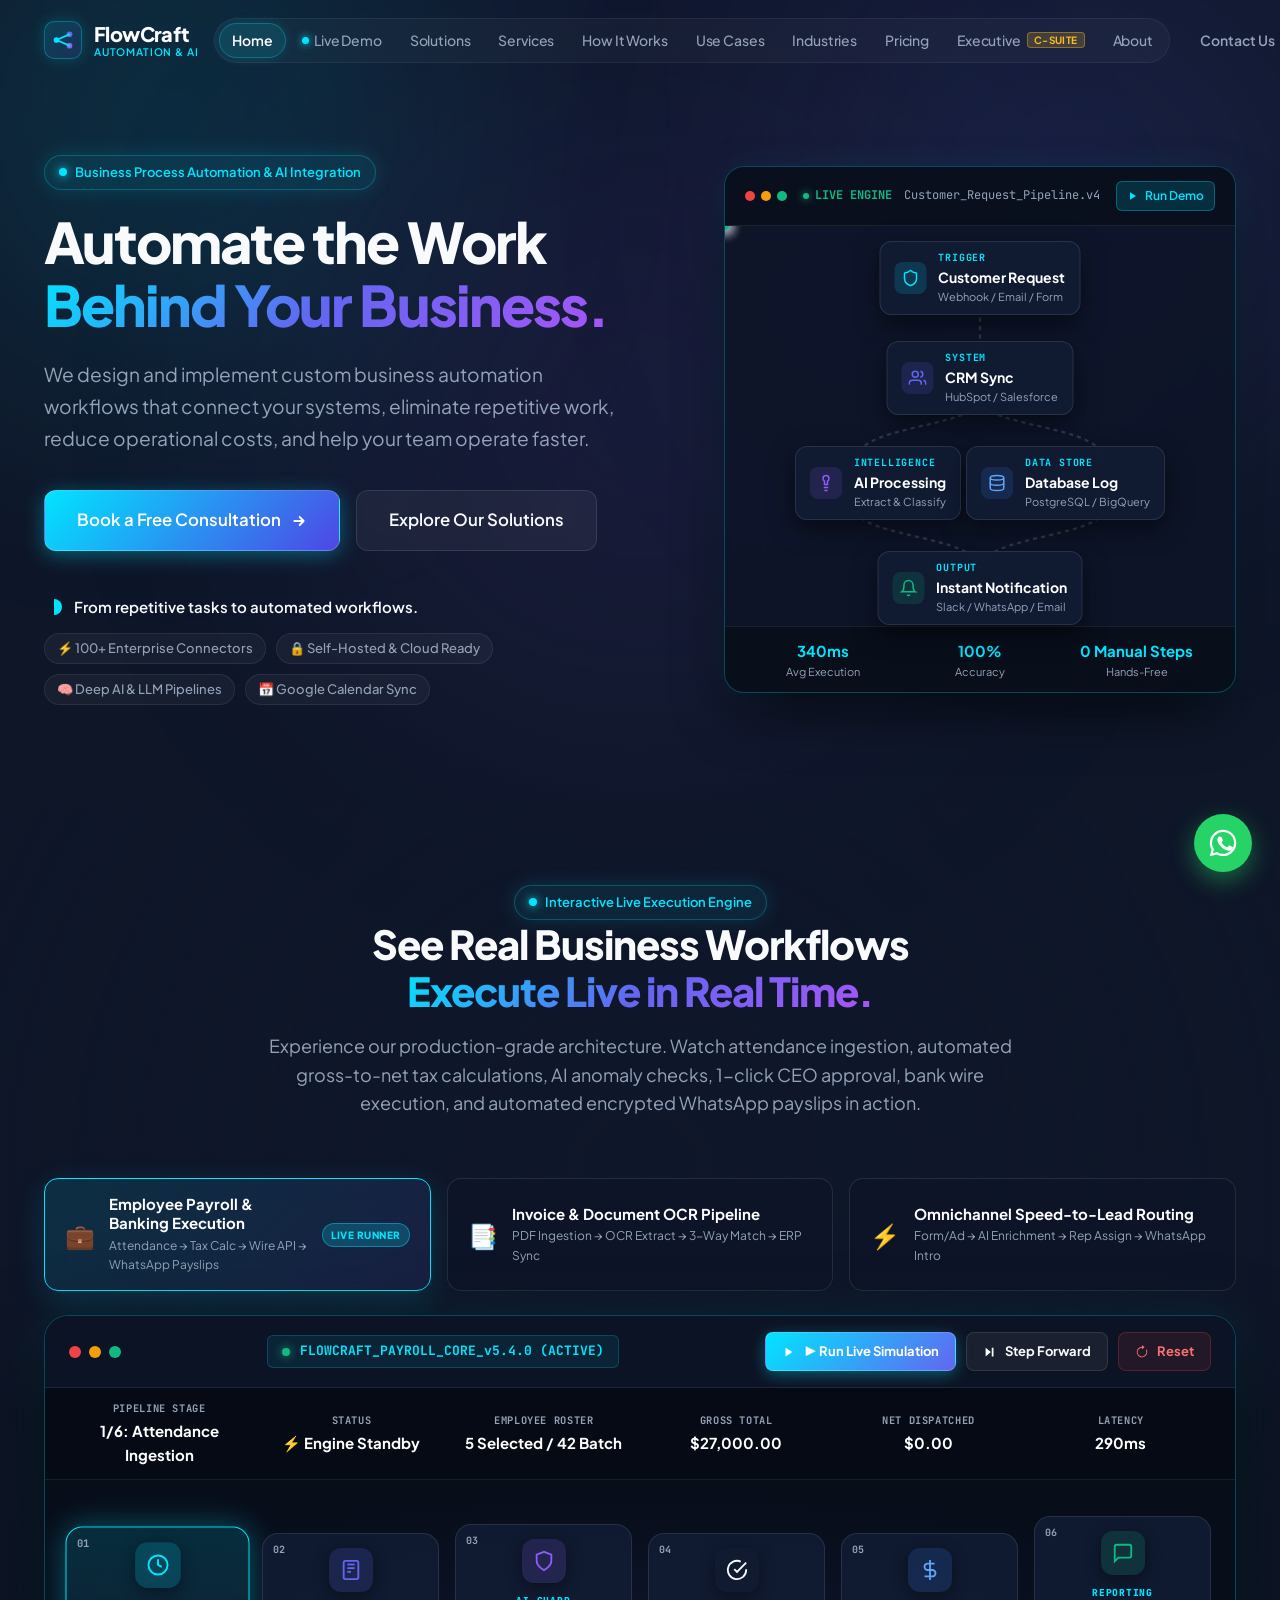
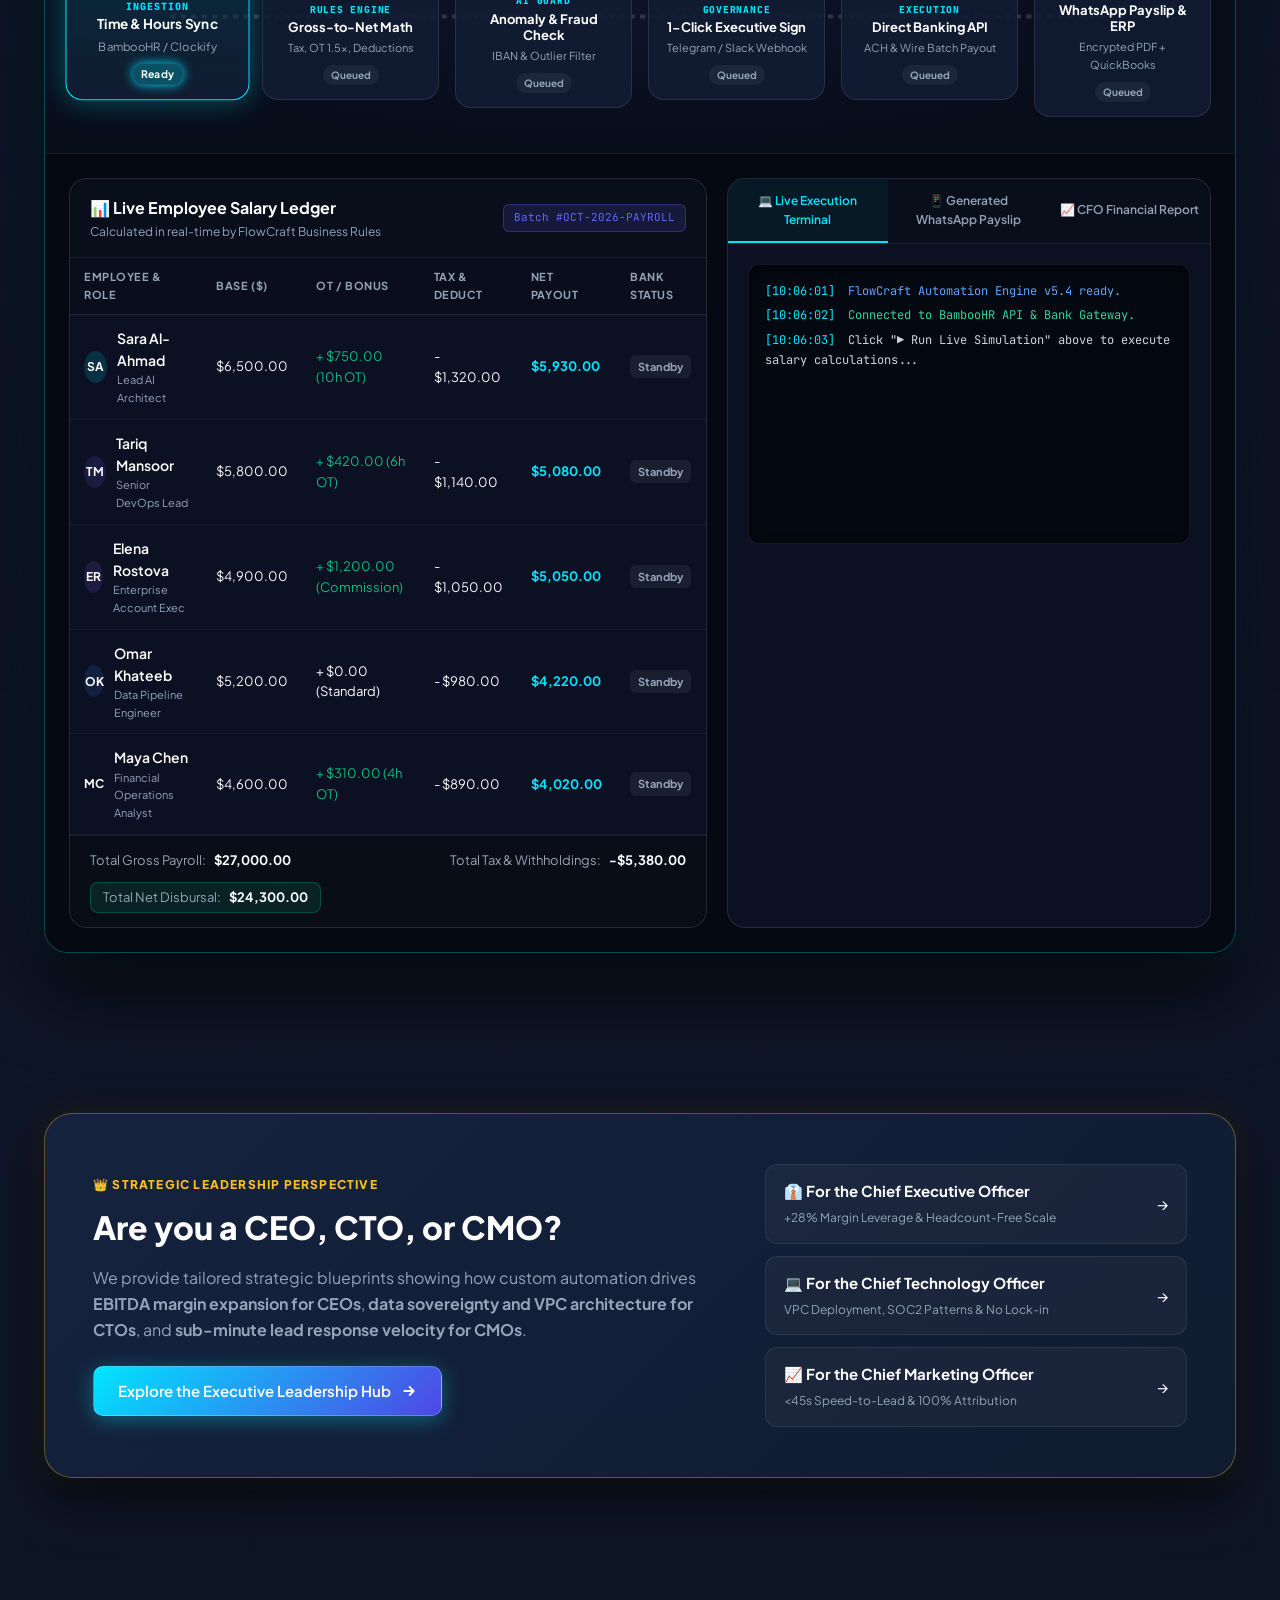
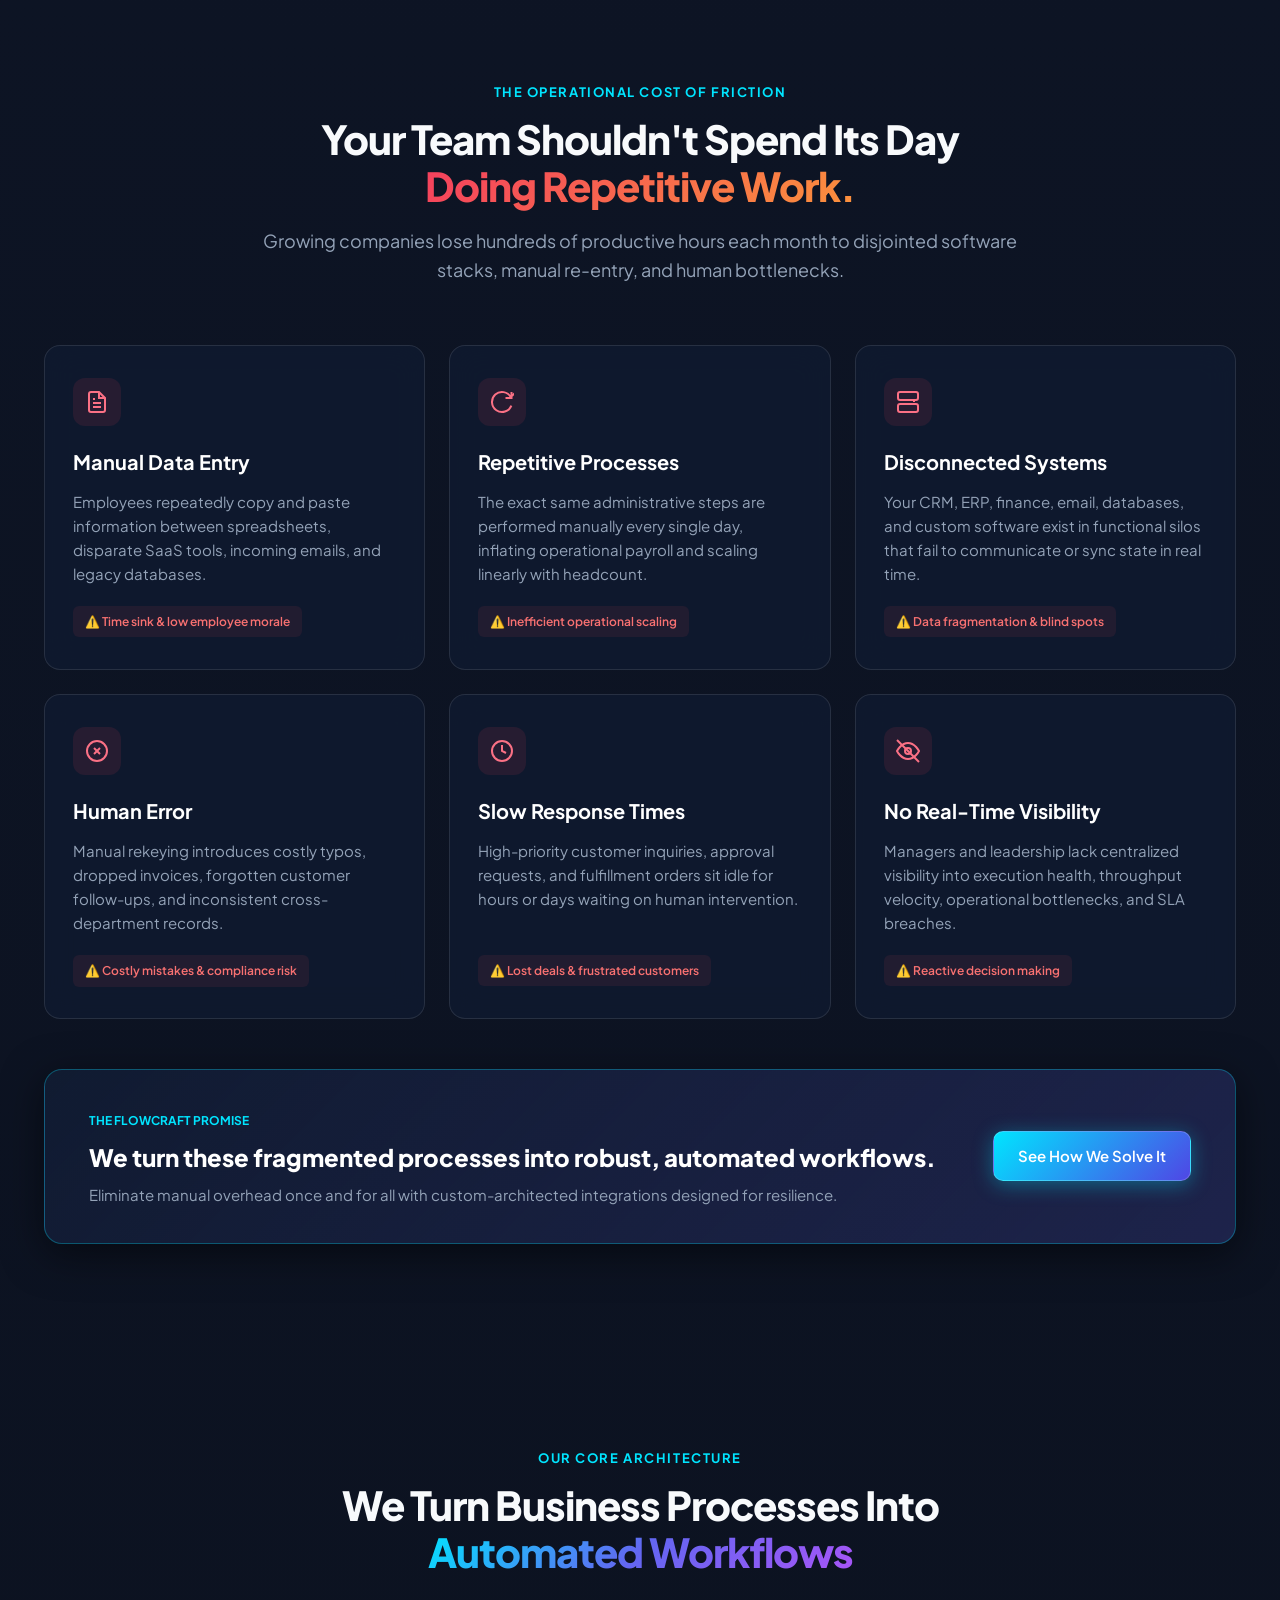
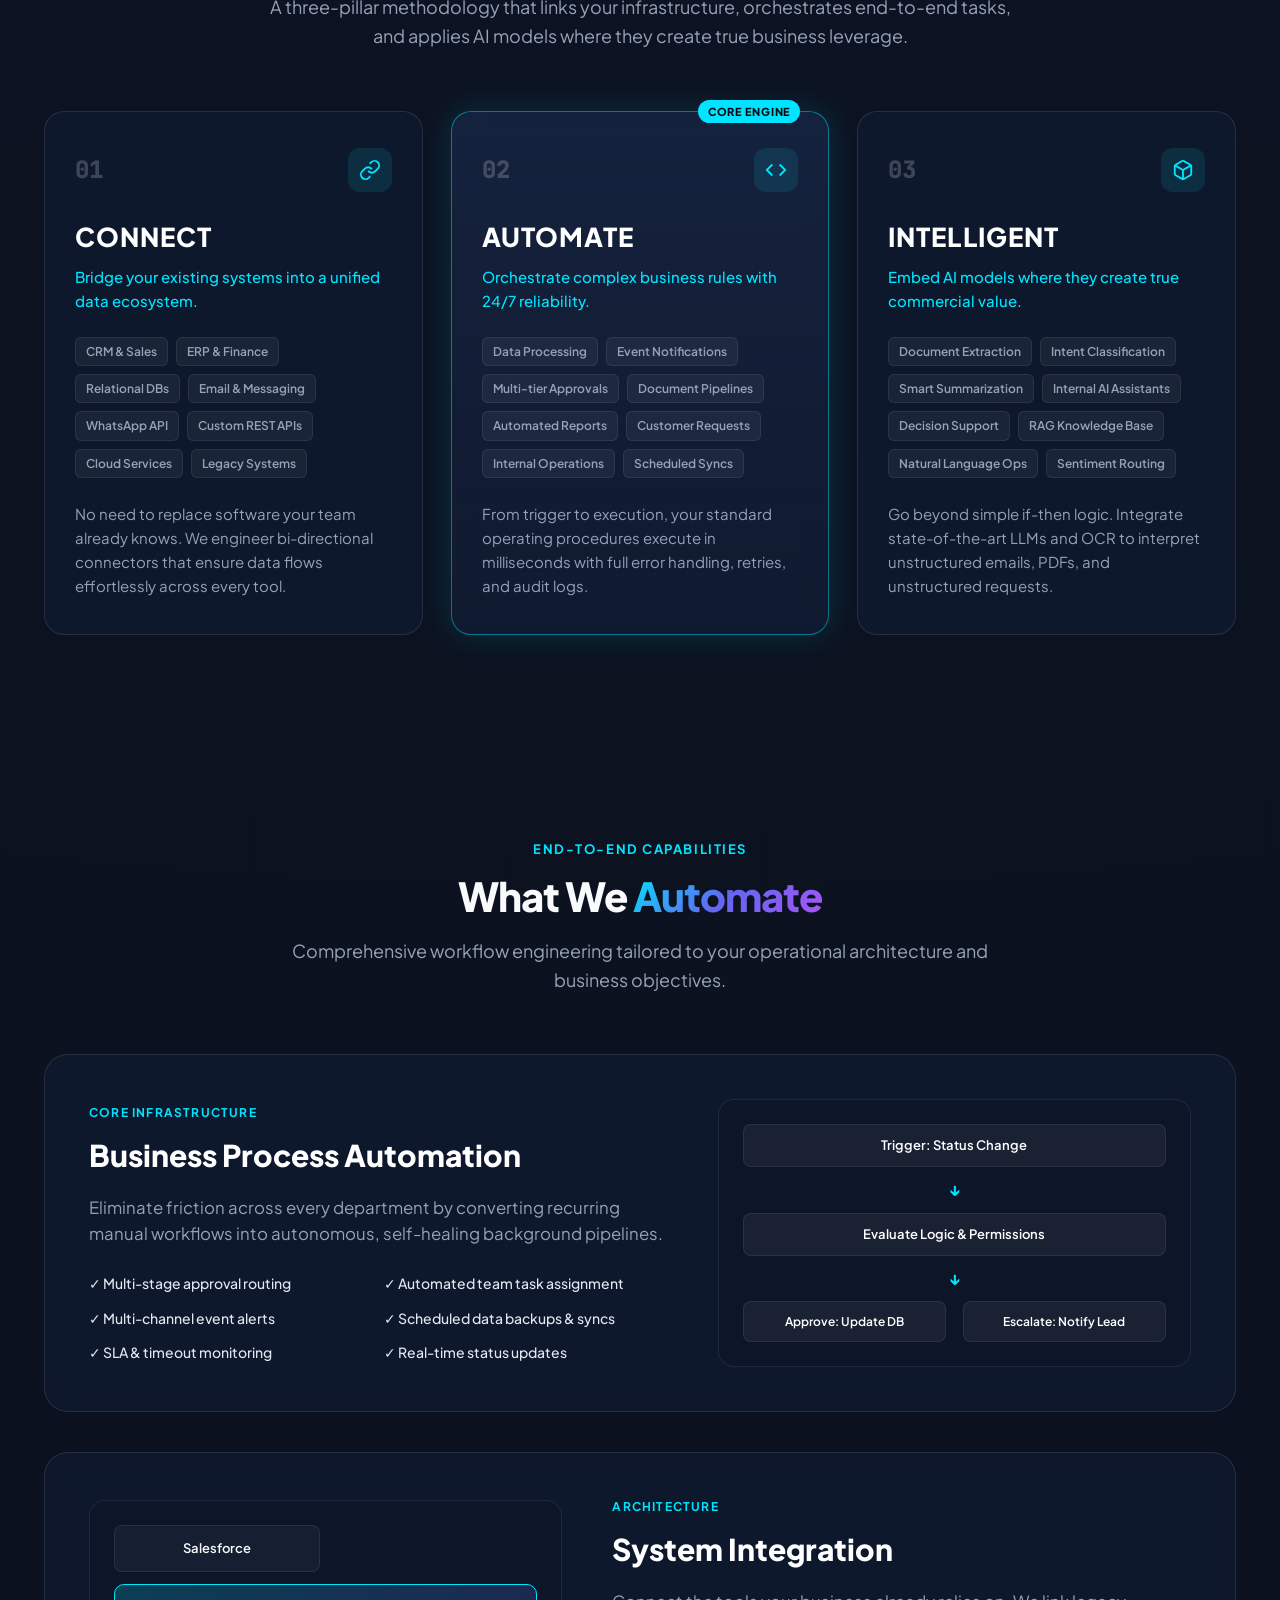
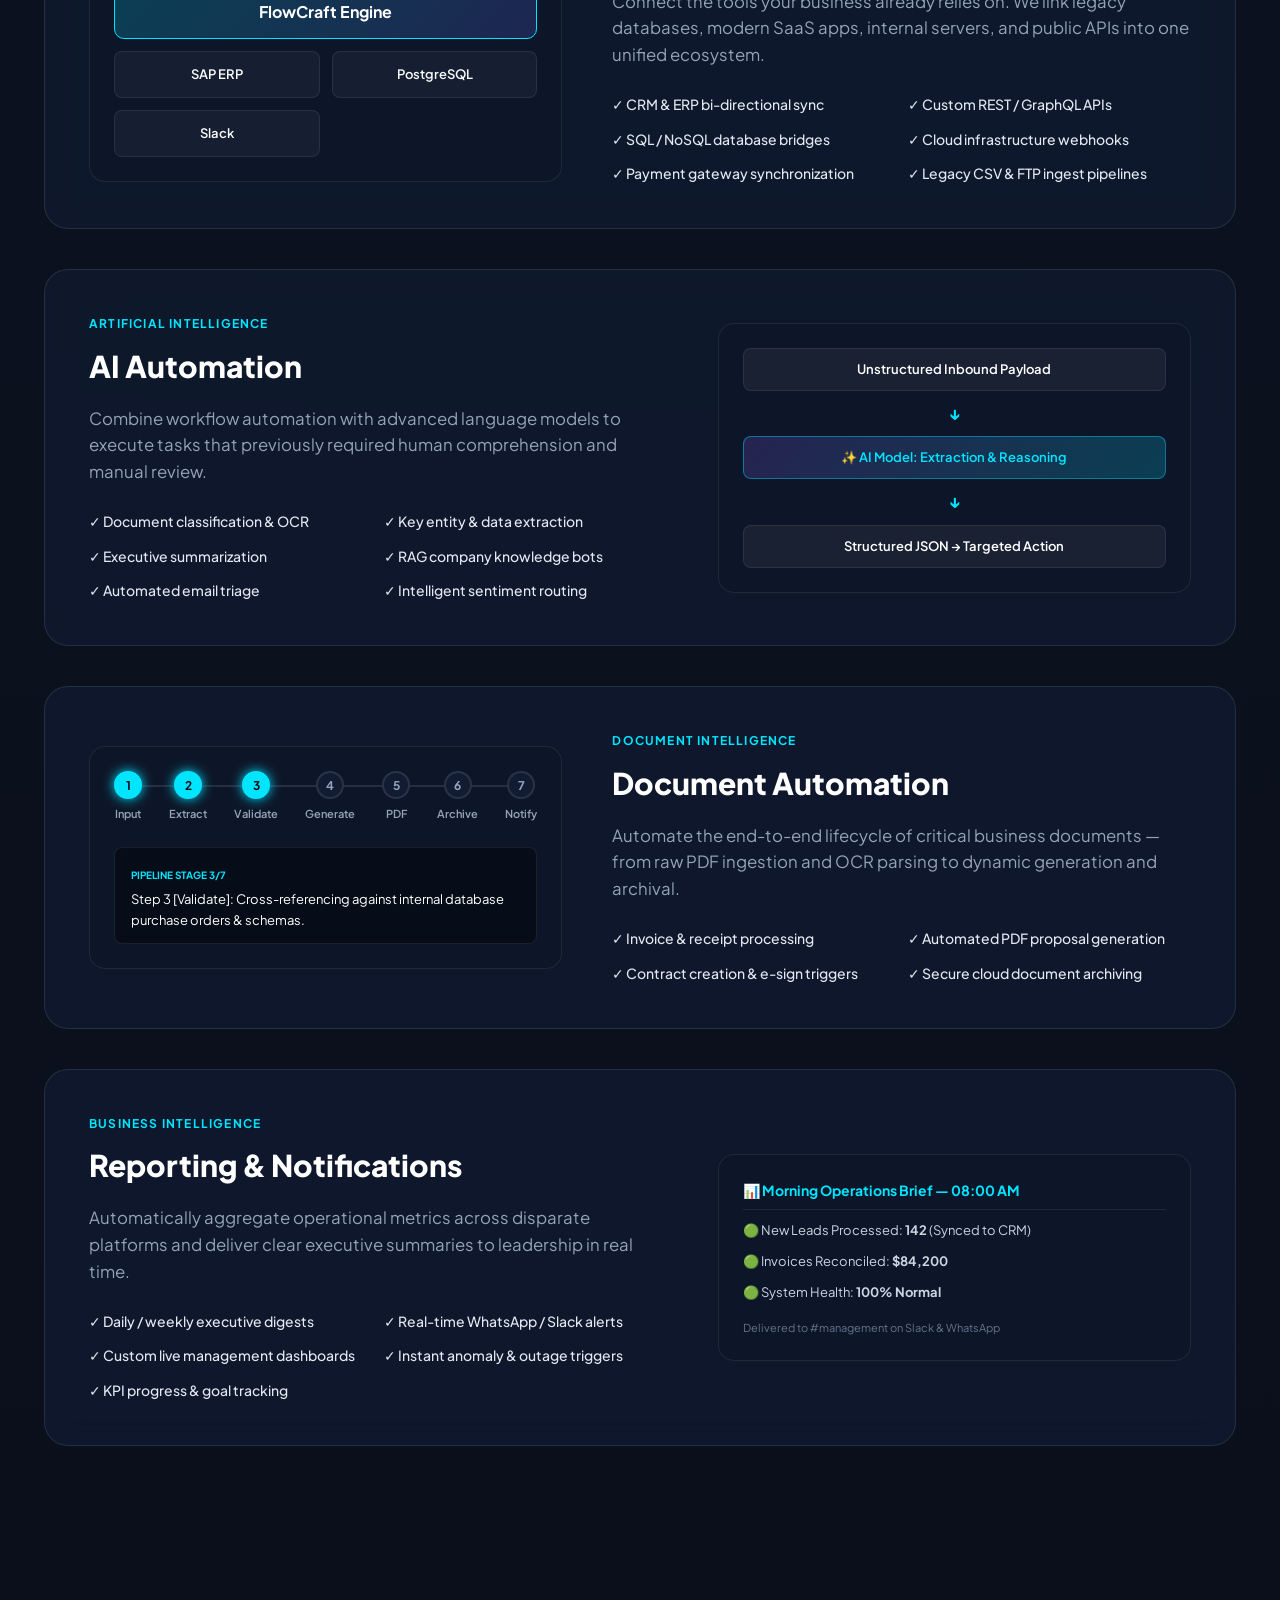
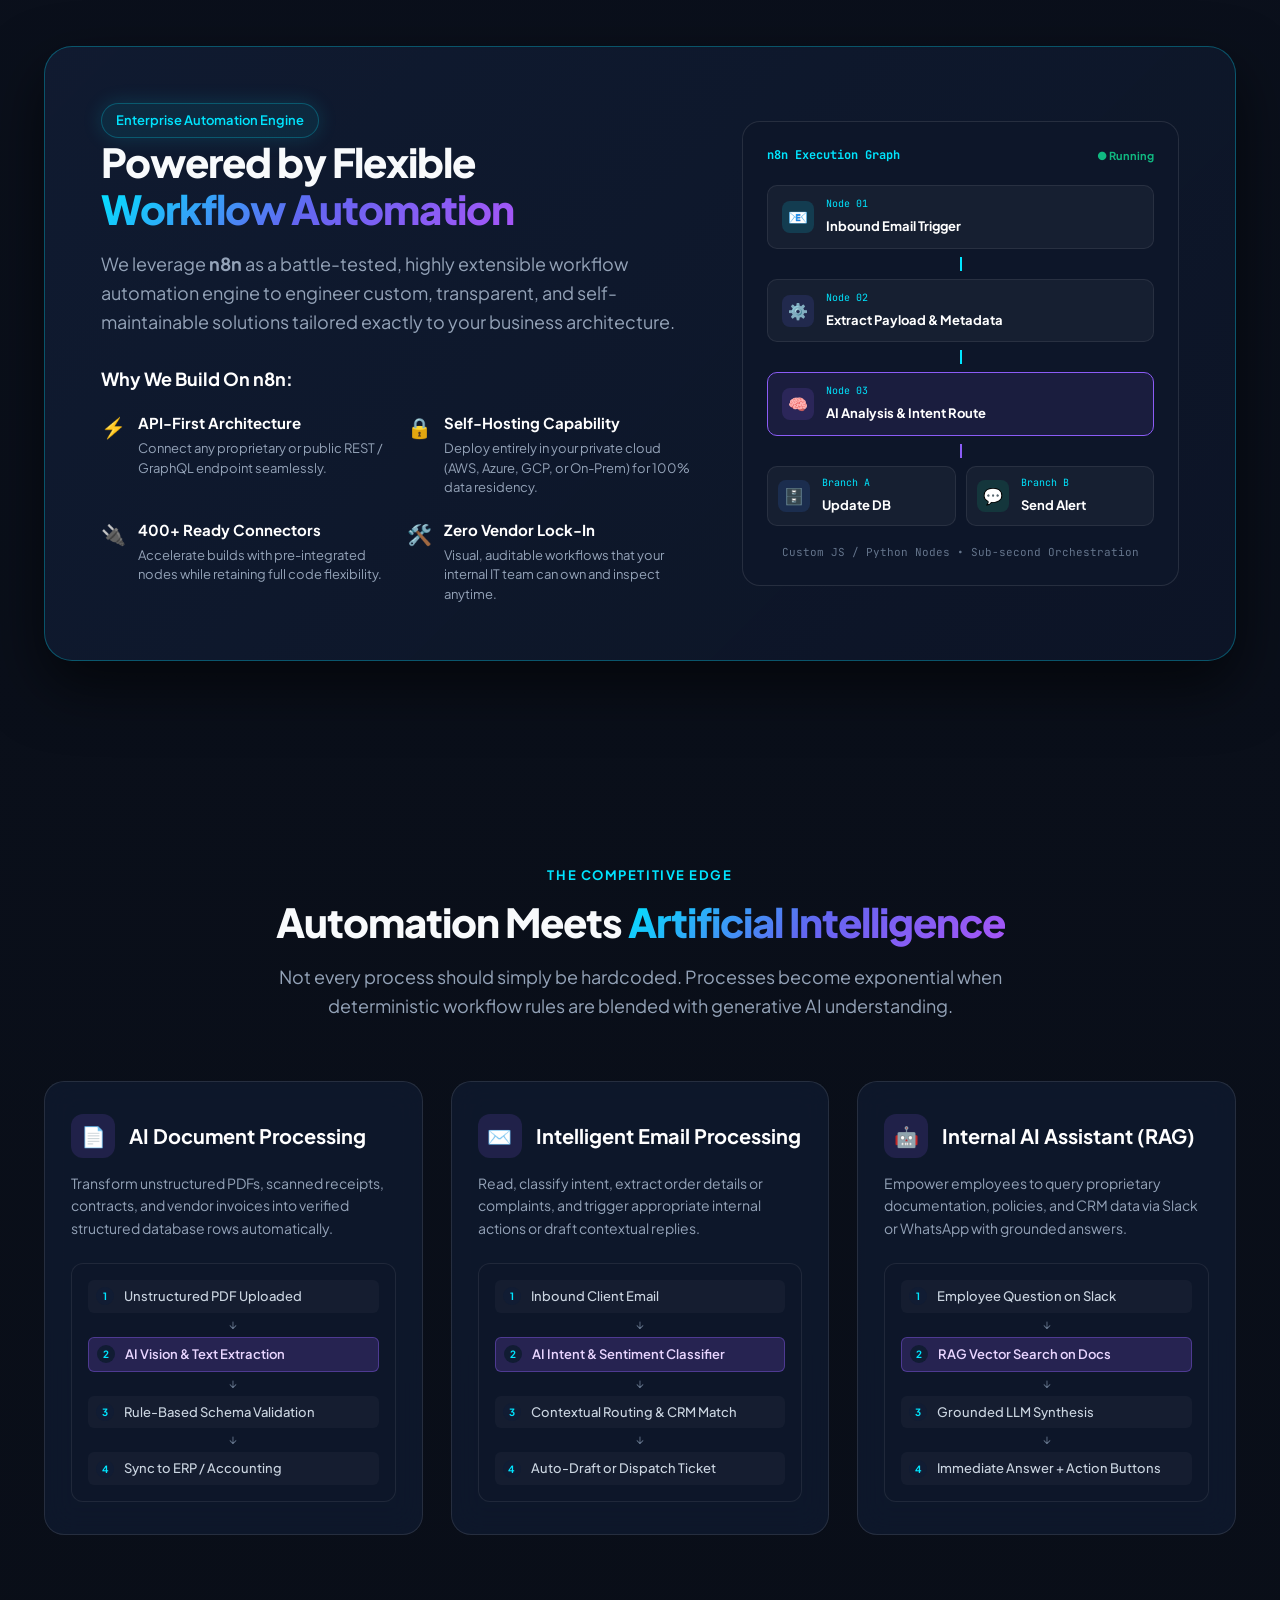
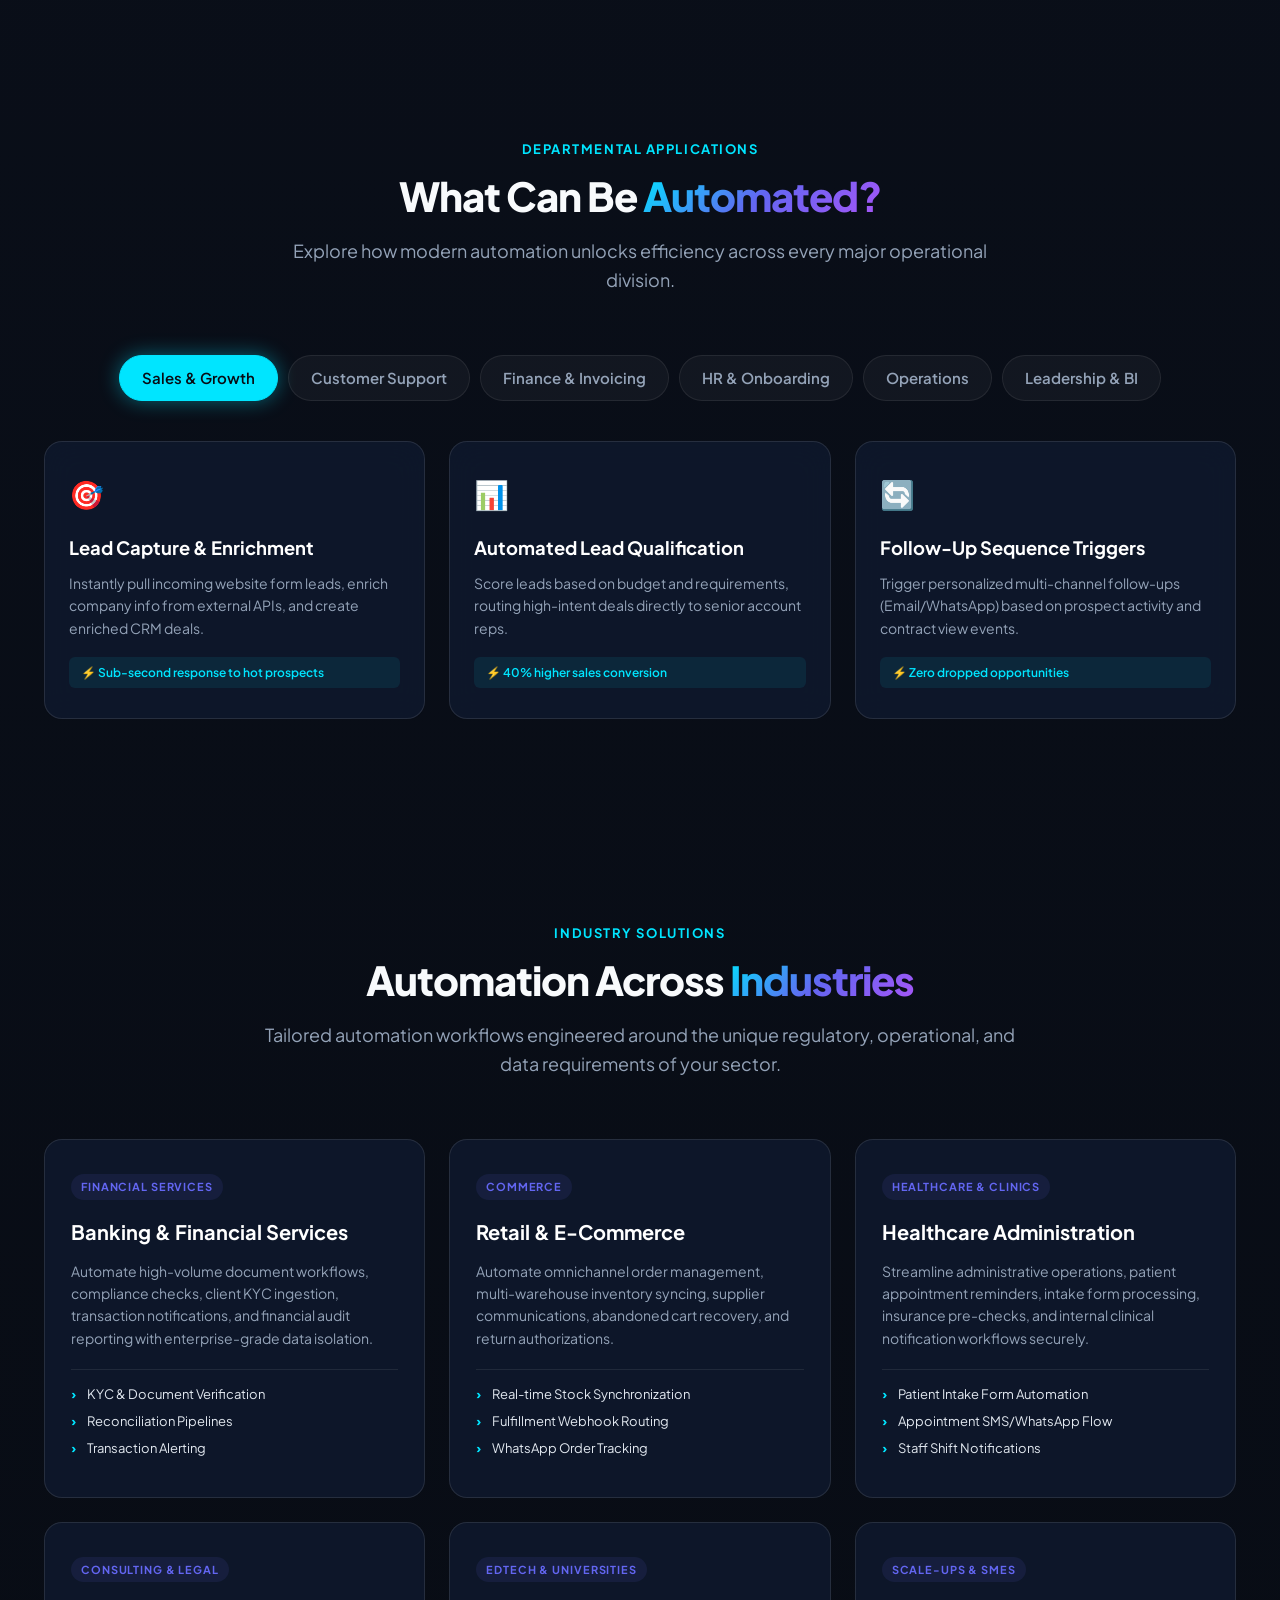
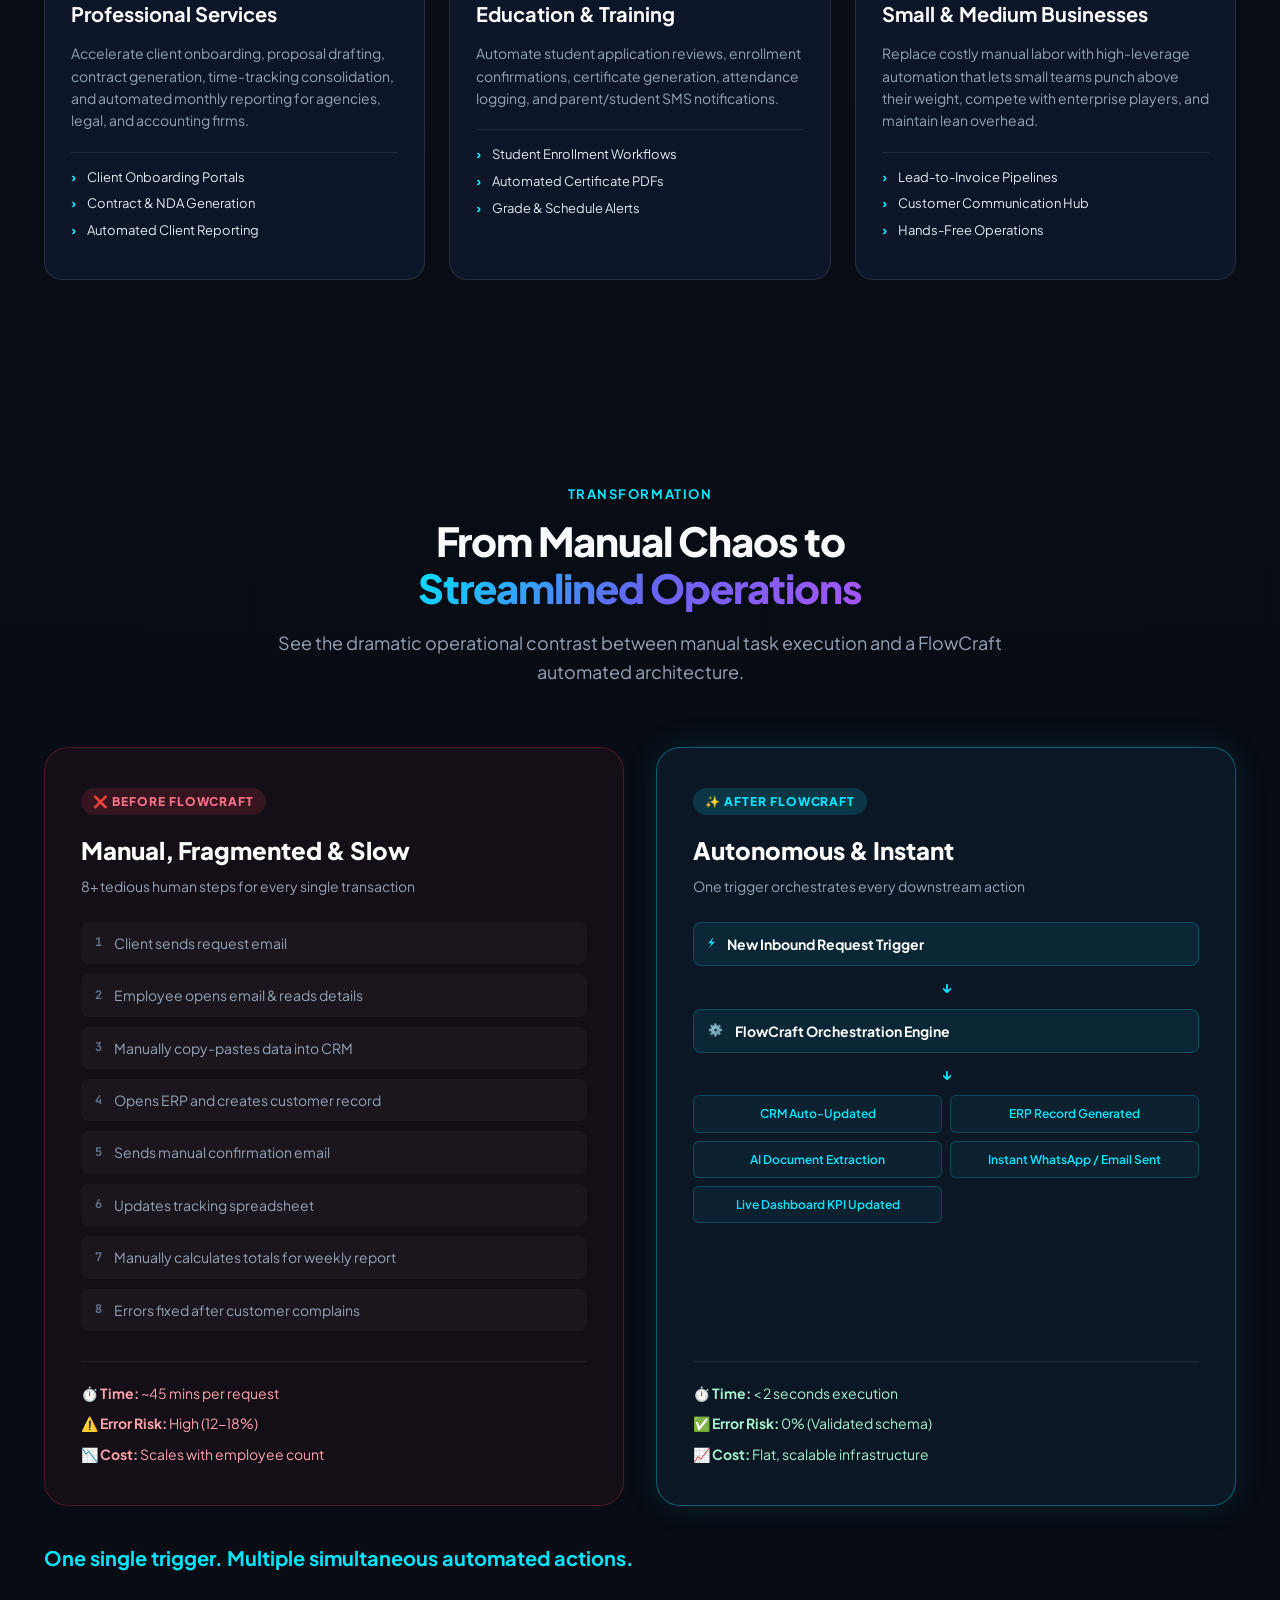
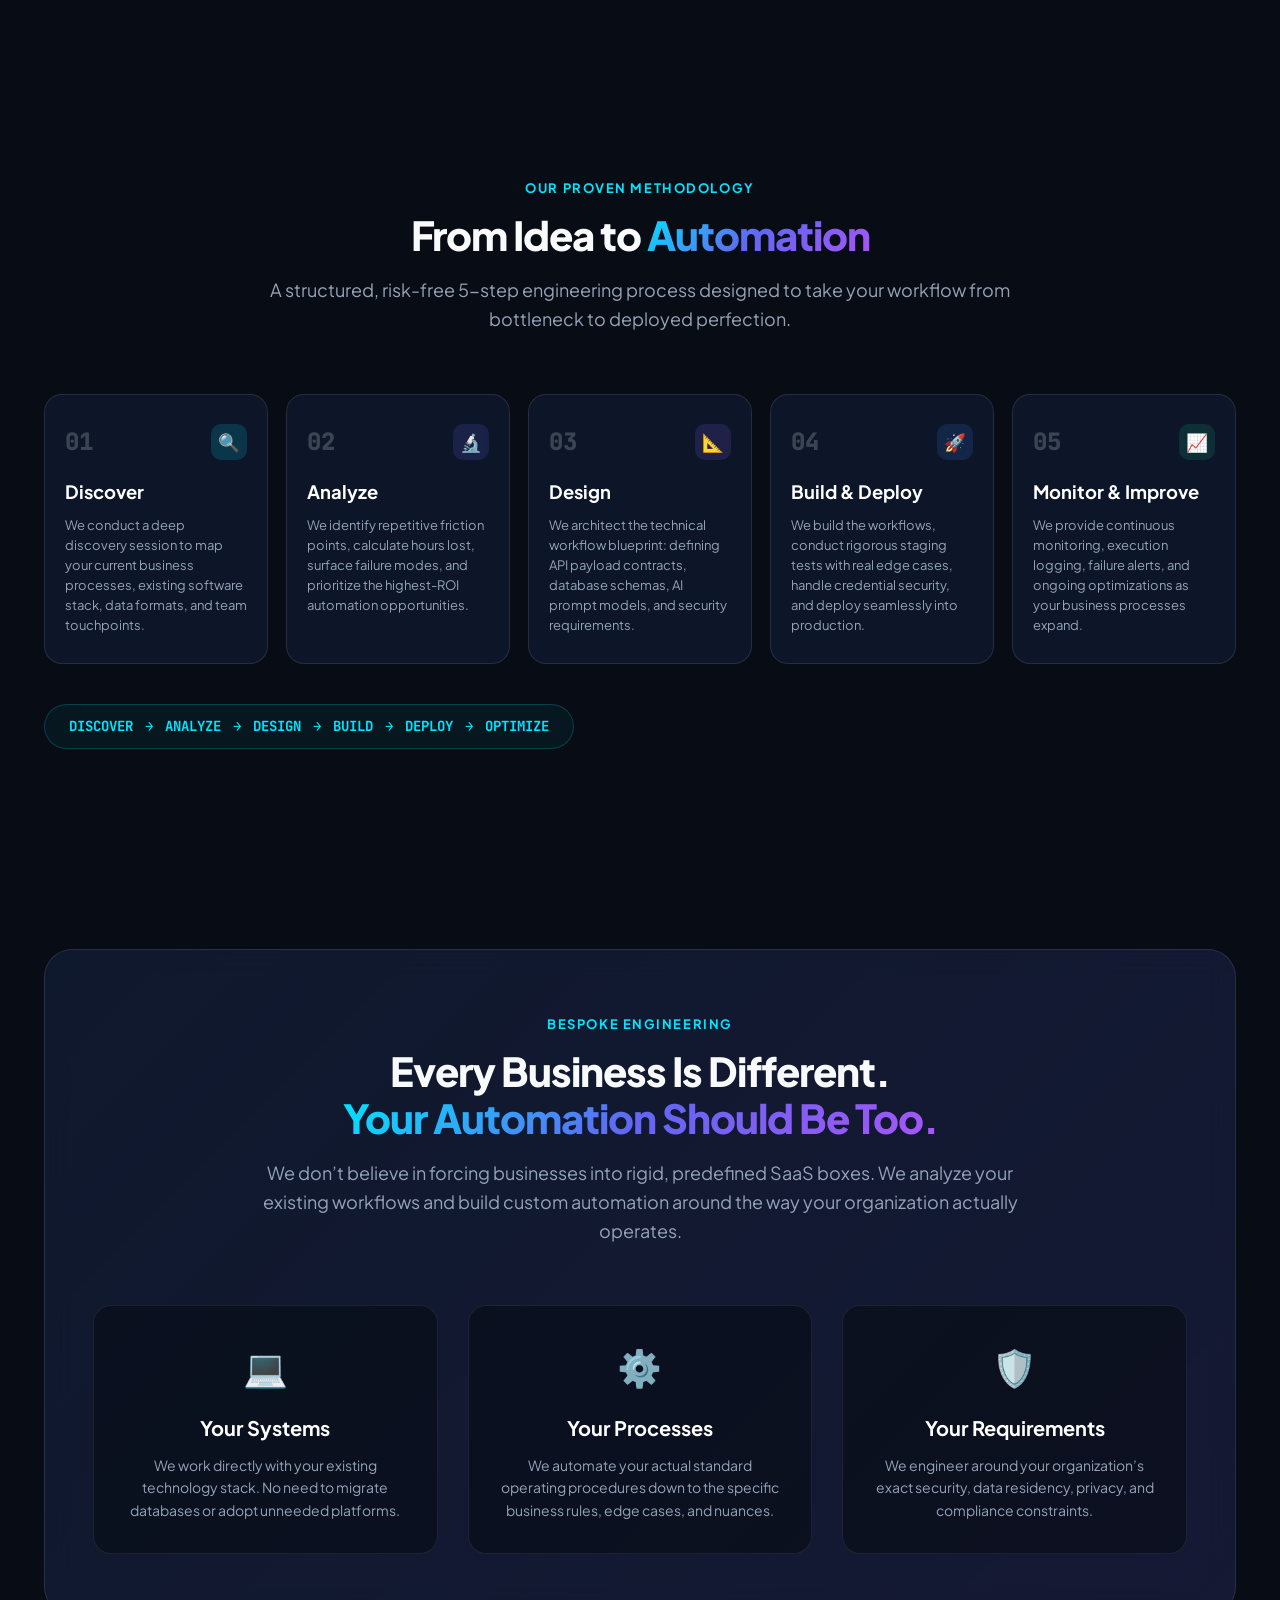
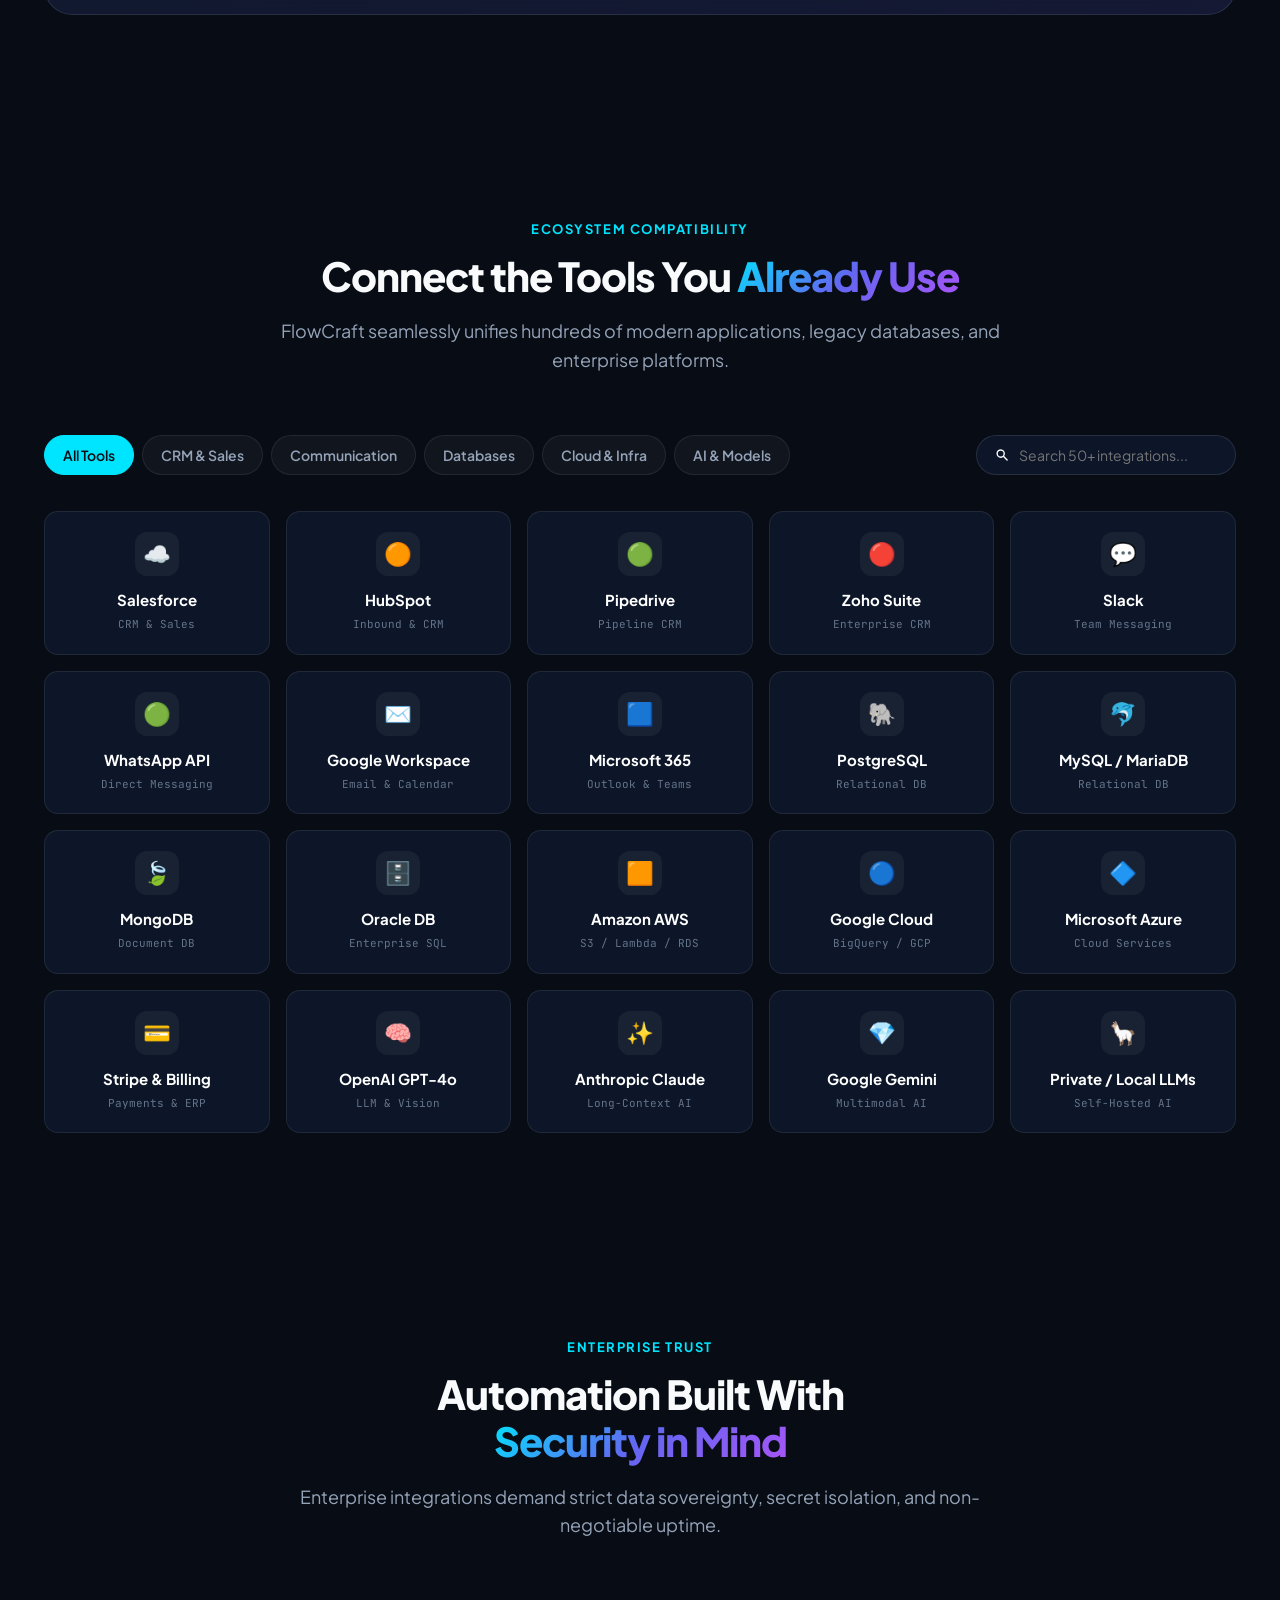
==== commit 9c31b5b9: "Add expanded interactive Live Demo section with real-time employee payroll, execution & reporting en" ====
--- a/index.html
+++ b/index.html
@@ -57,6 +57,7 @@
       <nav class="nav-menu" aria-label="Main Navigation">
         <ul class="nav-list">
           <li><a href="#hero" class="nav-link active">Home</a></li>
+          <li><a href="#live-demo" class="nav-link"><span class="pulse-indicator-nav"></span> Live Demo</a></li>
           <li><a href="#solutions" class="nav-link">Solutions</a></li>
           <li><a href="#services" class="nav-link">Services</a></li>
           <li><a href="#how-it-works" class="nav-link">How It Works</a></li>
@@ -87,6 +88,7 @@
     <div id="mobile-drawer" class="mobile-drawer">
       <nav class="mobile-nav">
         <a href="#hero" class="mobile-nav-link" onclick="closeMobileMenu()">Home</a>
+        <a href="#live-demo" class="mobile-nav-link" onclick="closeMobileMenu()" style="color: var(--cyan-primary);">⚡ Live Execution Sandbox</a>
         <a href="executive.html" class="mobile-nav-link" onclick="closeMobileMenu()" style="color: var(--gold-ceo);">👑 Executive Hub (CEO, CTO, CMO)</a>
         <a href="#solutions" class="mobile-nav-link" onclick="closeMobileMenu()">Solutions</a>
         <a href="#services" class="mobile-nav-link" onclick="closeMobileMenu()">Services</a>
@@ -279,6 +281,457 @@
     </section>
 
     <!-- ============================================================ -->
+    <!-- 2.5 INTERACTIVE LIVE WORKFLOW SANDBOX: PAYROLL & EXECUTION ENGINE -->
+    <!-- ============================================================ -->
+    <section id="live-demo" class="section live-demo-section">
+      <div class="container">
+        <!-- Section Header -->
+        <div class="section-header text-center">
+          <div class="badge badge-glow">
+            <span class="badge-dot"></span>
+            <span>Interactive Live Execution Engine</span>
+          </div>
+          <h2 class="section-title">
+            See Real Business Workflows <br>
+            <span class="gradient-text">Execute Live in Real Time.</span>
+          </h2>
+          <p class="section-subtitle">
+            Experience our production-grade architecture. Watch attendance ingestion, automated gross-to-net tax calculations, AI anomaly checks, 1-click CEO approval, bank wire execution, and automated encrypted WhatsApp payslips in action.
+          </p>
+        </div>
+
+        <!-- Workflow Presets Switcher -->
+        <div class="demo-presets-nav" role="tablist">
+          <button class="preset-tab active" id="tab-preset-payroll" onclick="switchDemoPreset('payroll')">
+            <span class="preset-icon">💼</span>
+            <div class="preset-text">
+              <strong>Employee Payroll & Banking Execution</strong>
+              <span class="preset-sub">Attendance → Tax Calc → Wire API → WhatsApp Payslips</span>
+            </div>
+            <span class="preset-pill live-pill">LIVE RUNNER</span>
+          </button>
+
+          <button class="preset-tab" id="tab-preset-invoice" onclick="switchDemoPreset('invoice')">
+            <span class="preset-icon">📑</span>
+            <div class="preset-text">
+              <strong>Invoice & Document OCR Pipeline</strong>
+              <span class="preset-sub">PDF Ingestion → OCR Extract → 3-Way Match → ERP Sync</span>
+            </div>
+          </button>
+
+          <button class="preset-tab" id="tab-preset-crm" onclick="switchDemoPreset('crm')">
+            <span class="preset-icon">⚡</span>
+            <div class="preset-text">
+              <strong>Omnichannel Speed-to-Lead Routing</strong>
+              <span class="preset-sub">Form/Ad → AI Enrichment → Rep Assign → WhatsApp Intro</span>
+            </div>
+          </button>
+        </div>
+
+        <!-- Master Panoramic Live Canvas Container -->
+        <div class="demo-console-card">
+          <!-- Console Top Bar -->
+          <div class="console-header-bar">
+            <div class="console-window-dots">
+              <span class="console-dot red"></span>
+              <span class="console-dot yellow"></span>
+              <span class="console-dot green"></span>
+            </div>
+
+            <div class="console-engine-tag">
+              <span class="console-pulse"></span>
+              <strong id="demo-engine-name">FLOWCRAFT_PAYROLL_CORE_v5.4.0 (ACTIVE)</strong>
+            </div>
+
+            <!-- Control Buttons Toolbar -->
+            <div class="console-actions-toolbar">
+              <button class="btn-console-action btn-play" id="btn-run-full-sim" onclick="runLivePayrollDemo()">
+                <svg viewBox="0 0 16 16" fill="currentColor" width="14" height="14"><path d="M4 3v10l8-5-8-5z"/></svg>
+                <span id="btn-run-sim-text">▶ Run Live Simulation</span>
+              </button>
+              
+              <button class="btn-console-action btn-step" id="btn-step-sim" onclick="stepLivePayrollDemo()" title="Execute Next Stage">
+                <svg viewBox="0 0 16 16" fill="currentColor" width="14" height="14"><path d="M3 3v10l6-5-6-5zm7 0h2v10h-2V3z"/></svg>
+                <span>Step Forward</span>
+              </button>
+
+              <button class="btn-console-action btn-reset" onclick="resetLivePayrollDemo()" title="Reset Simulation State">
+                <svg viewBox="0 0 16 16" fill="currentColor" width="14" height="14"><path fill-rule="evenodd" d="M8 3a5 5 0 1 0 4.546 2.914.5.5 0 0 1 .908-.417A6 6 0 1 1 8 2v1z"/><path d="M8 4.466V.534a.25.25 0 0 1 .41-.192l2.36 1.966c.12.1.12.284 0 .384L8.41 4.658A.25.25 0 0 1 8 4.466z"/></svg>
+                <span>Reset</span>
+              </button>
+            </div>
+          </div>
+
+          <!-- Real-Time Metrics Strip -->
+          <div class="console-metrics-ribbon">
+            <div class="c-metric">
+              <span class="c-metric-label">PIPELINE STAGE</span>
+              <strong class="c-metric-value text-cyan" id="metric-stage-name">1/6: Attendance Ingestion</strong>
+            </div>
+            <div class="c-metric">
+              <span class="c-metric-label">STATUS</span>
+              <strong class="c-metric-value text-emerald" id="metric-status-badge">⚡ Engine Standby</strong>
+            </div>
+            <div class="c-metric">
+              <span class="c-metric-label">EMPLOYEE ROSTER</span>
+              <strong class="c-metric-value" id="metric-employee-count">5 Selected / 42 Batch</strong>
+            </div>
+            <div class="c-metric">
+              <span class="c-metric-label">GROSS TOTAL</span>
+              <strong class="c-metric-value" id="metric-gross-total">$27,000.00</strong>
+            </div>
+            <div class="c-metric">
+              <span class="c-metric-label">NET DISPATCHED</span>
+              <strong class="c-metric-value text-gold" id="metric-net-total">$0.00</strong>
+            </div>
+            <div class="c-metric">
+              <span class="c-metric-label">LATENCY</span>
+              <strong class="c-metric-value text-cyan" id="metric-latency">290ms</strong>
+            </div>
+          </div>
+
+          <!-- Panoramic SVG Workflow Pipeline Canvas (6 Connected Stages) -->
+          <div class="panoramic-workflow-container">
+            <svg class="panoramic-svg-layer" viewBox="0 0 1140 180" preserveAspectRatio="none">
+              <defs>
+                <linearGradient id="panoWireGrad" x1="0%" y1="0%" x2="100%" y2="0%">
+                  <stop offset="0%" stop-color="#00E5FF"/>
+                  <stop offset="50%" stop-color="#6366F1"/>
+                  <stop offset="100%" stop-color="#10B981"/>
+                </linearGradient>
+                <filter id="glow">
+                  <feGaussianBlur stdDeviation="3" result="coloredBlur"/>
+                  <feMerge>
+                    <feMergeNode in="coloredBlur"/>
+                    <feMergeNode in="SourceGraphic"/>
+                  </feMerge>
+                </filter>
+              </defs>
+
+              <!-- Connection Wires between 6 stages -->
+              <path id="pano-wire-1" class="pano-wire" d="M 120 90 L 290 90" />
+              <path id="pano-wire-2" class="pano-wire" d="M 310 90 L 480 90" />
+              <path id="pano-wire-3" class="pano-wire" d="M 500 90 L 670 90" />
+              <path id="pano-wire-4" class="pano-wire" d="M 690 90 L 860 90" />
+              <path id="pano-wire-5" class="pano-wire" d="M 880 90 L 1040 90" />
+
+              <!-- Dynamic Animated Packets -->
+              <circle class="pano-packet" id="packet-stage-1" r="5" fill="#00E5FF"/>
+              <circle class="pano-packet" id="packet-stage-2" r="5" fill="#6366F1"/>
+              <circle class="pano-packet" id="packet-stage-3" r="5" fill="#A855F7"/>
+              <circle class="pano-packet" id="packet-stage-4" r="5" fill="#F59E0B"/>
+              <circle class="pano-packet" id="packet-stage-5" r="5" fill="#10B981"/>
+            </svg>
+
+            <!-- Stage 1 Node -->
+            <div class="stage-node active-stage" id="stage-node-1" onclick="jumpToStage(1)">
+              <div class="stage-number">01</div>
+              <div class="stage-icon-circle bg-cyan">
+                <svg viewBox="0 0 24 24" fill="none" stroke="currentColor" stroke-width="2"><circle cx="12" cy="12" r="10"/><polyline points="12 6 12 12 16 14"/></svg>
+              </div>
+              <div class="stage-info">
+                <span class="stage-tag">INGESTION</span>
+                <strong class="stage-name">Time & Hours Sync</strong>
+                <span class="stage-detail">BambooHR / Clockify</span>
+              </div>
+              <div class="stage-status-indicator" id="stage-ind-1">Ready</div>
+            </div>
+
+            <!-- Stage 2 Node -->
+            <div class="stage-node" id="stage-node-2" onclick="jumpToStage(2)">
+              <div class="stage-number">02</div>
+              <div class="stage-icon-circle bg-indigo">
+                <svg viewBox="0 0 24 24" fill="none" stroke="currentColor" stroke-width="2"><rect x="4" y="2" width="16" height="20" rx="2"/><line x1="8" y1="6" x2="16" y2="6"/><line x1="8" y1="10" x2="16" y2="10"/><line x1="8" y1="14" x2="12" y2="14"/></svg>
+              </div>
+              <div class="stage-info">
+                <span class="stage-tag">RULES ENGINE</span>
+                <strong class="stage-name">Gross-to-Net Math</strong>
+                <span class="stage-detail">Tax, OT 1.5x, Deductions</span>
+              </div>
+              <div class="stage-status-indicator" id="stage-ind-2">Queued</div>
+            </div>
+
+            <!-- Stage 3 Node -->
+            <div class="stage-node" id="stage-node-3" onclick="jumpToStage(3)">
+              <div class="stage-number">03</div>
+              <div class="stage-icon-circle bg-purple">
+                <svg viewBox="0 0 24 24" fill="none" stroke="currentColor" stroke-width="2"><path d="M12 22s8-4 8-10V5l-8-3-8 3v7c0 6 8 10 8 10z"/></svg>
+              </div>
+              <div class="stage-info">
+                <span class="stage-tag">AI GUARD</span>
+                <strong class="stage-name">Anomaly & Fraud Check</strong>
+                <span class="stage-detail">IBAN & Outlier Filter</span>
+              </div>
+              <div class="stage-status-indicator" id="stage-ind-3">Queued</div>
+            </div>
+
+            <!-- Stage 4 Node -->
+            <div class="stage-node" id="stage-node-4" onclick="jumpToStage(4)">
+              <div class="stage-number">04</div>
+              <div class="stage-icon-circle bg-gold">
+                <svg viewBox="0 0 24 24" fill="none" stroke="currentColor" stroke-width="2"><path d="M22 11.08V12a10 10 0 1 1-5.93-9.14"/><polyline points="22 4 12 14.01 9 11.01"/></svg>
+              </div>
+              <div class="stage-info">
+                <span class="stage-tag">GOVERNANCE</span>
+                <strong class="stage-name">1-Click Executive Sign</strong>
+                <span class="stage-detail">Telegram / Slack Webhook</span>
+              </div>
+              <div class="stage-status-indicator" id="stage-ind-4">Queued</div>
+            </div>
+
+            <!-- Stage 5 Node -->
+            <div class="stage-node" id="stage-node-5" onclick="jumpToStage(5)">
+              <div class="stage-number">05</div>
+              <div class="stage-icon-circle bg-blue">
+                <svg viewBox="0 0 24 24" fill="none" stroke="currentColor" stroke-width="2"><line x1="12" y1="1" x2="12" y2="23"/><path d="M17 5H9.5a3.5 3.5 0 0 0 0 7h5a3.5 3.5 0 0 1 0 7H6"/></svg>
+              </div>
+              <div class="stage-info">
+                <span class="stage-tag">EXECUTION</span>
+                <strong class="stage-name">Direct Banking API</strong>
+                <span class="stage-detail">ACH & Wire Batch Payout</span>
+              </div>
+              <div class="stage-status-indicator" id="stage-ind-5">Queued</div>
+            </div>
+
+            <!-- Stage 6 Node -->
+            <div class="stage-node" id="stage-node-6" onclick="jumpToStage(6)">
+              <div class="stage-number">06</div>
+              <div class="stage-icon-circle bg-emerald">
+                <svg viewBox="0 0 24 24" fill="none" stroke="currentColor" stroke-width="2"><path d="M21 15a2 2 0 0 1-2 2H7l-4 4V5a2 2 0 0 1 2-2h14a2 2 0 0 1 2 2z"/></svg>
+              </div>
+              <div class="stage-info">
+                <span class="stage-tag">REPORTING</span>
+                <strong class="stage-name">WhatsApp Payslip & ERP</strong>
+                <span class="stage-detail">Encrypted PDF + QuickBooks</span>
+              </div>
+              <div class="stage-status-indicator" id="stage-ind-6">Queued</div>
+            </div>
+          </div>
+
+          <!-- Dual Execution Dashboard: Interactive Salary Ledger Table (Left) + Terminal & WhatsApp Output (Right) -->
+          <div class="demo-dual-dashboard">
+            <!-- Left: Interactive Employee Salary Ledger Table -->
+            <div class="dashboard-panel ledger-panel">
+              <div class="panel-header-row">
+                <div class="panel-title-group">
+                  <h4 class="panel-title">📊 Live Employee Salary Ledger</h4>
+                  <span class="panel-subtitle">Calculated in real-time by FlowCraft Business Rules</span>
+                </div>
+                <div class="batch-pill">Batch #OCT-2026-PAYROLL</div>
+              </div>
+
+              <div class="table-responsive">
+                <table class="salary-table" id="salary-demo-table">
+                  <thead>
+                    <tr>
+                      <th>Employee & Role</th>
+                      <th>Base ($)</th>
+                      <th>OT / Bonus</th>
+                      <th>Tax & Deduct</th>
+                      <th>Net Payout</th>
+                      <th>Bank Status</th>
+                    </tr>
+                  </thead>
+                  <tbody>
+                    <!-- Row 1 -->
+                    <tr id="emp-row-1" class="emp-row">
+                      <td>
+                        <div class="emp-cell">
+                          <div class="emp-avatar bg-cyan">SA</div>
+                          <div>
+                            <strong class="emp-name">Sara Al-Ahmad</strong>
+                            <span class="emp-role">Lead AI Architect</span>
+                          </div>
+                        </div>
+                      </td>
+                      <td>$6,500.00</td>
+                      <td class="text-emerald">+ $750.00 (10h OT)</td>
+                      <td class="text-red">- $1,320.00</td>
+                      <td><strong class="text-cyan emp-net" id="net-1">$5,930.00</strong></td>
+                      <td><span class="status-chip queued" id="status-1">Standby</span></td>
+                    </tr>
+
+                    <!-- Row 2 -->
+                    <tr id="emp-row-2" class="emp-row">
+                      <td>
+                        <div class="emp-cell">
+                          <div class="emp-avatar bg-indigo">TM</div>
+                          <div>
+                            <strong class="emp-name">Tariq Mansoor</strong>
+                            <span class="emp-role">Senior DevOps Lead</span>
+                          </div>
+                        </div>
+                      </td>
+                      <td>$5,800.00</td>
+                      <td class="text-emerald">+ $420.00 (6h OT)</td>
+                      <td class="text-red">- $1,140.00</td>
+                      <td><strong class="text-cyan emp-net" id="net-2">$5,080.00</strong></td>
+                      <td><span class="status-chip queued" id="status-2">Standby</span></td>
+                    </tr>
+
+                    <!-- Row 3 -->
+                    <tr id="emp-row-3" class="emp-row">
+                      <td>
+                        <div class="emp-cell">
+                          <div class="emp-avatar bg-purple">ER</div>
+                          <div>
+                            <strong class="emp-name">Elena Rostova</strong>
+                            <span class="emp-role">Enterprise Account Exec</span>
+                          </div>
+                        </div>
+                      </td>
+                      <td>$4,900.00</td>
+                      <td class="text-emerald">+ $1,200.00 (Commission)</td>
+                      <td class="text-red">- $1,050.00</td>
+                      <td><strong class="text-cyan emp-net" id="net-3">$5,050.00</strong></td>
+                      <td><span class="status-chip queued" id="status-3">Standby</span></td>
+                    </tr>
+
+                    <!-- Row 4 -->
+                    <tr id="emp-row-4" class="emp-row">
+                      <td>
+                        <div class="emp-cell">
+                          <div class="emp-avatar bg-blue">OK</div>
+                          <div>
+                            <strong class="emp-name">Omar Khateeb</strong>
+                            <span class="emp-role">Data Pipeline Engineer</span>
+                          </div>
+                        </div>
+                      </td>
+                      <td>$5,200.00</td>
+                      <td class="text-muted">+ $0.00 (Standard)</td>
+                      <td class="text-red">- $980.00</td>
+                      <td><strong class="text-cyan emp-net" id="net-4">$4,220.00</strong></td>
+                      <td><span class="status-chip queued" id="status-4">Standby</span></td>
+                    </tr>
+
+                    <!-- Row 5 -->
+                    <tr id="emp-row-5" class="emp-row">
+                      <td>
+                        <div class="emp-cell">
+                          <div class="emp-avatar bg-gold">MC</div>
+                          <div>
+                            <strong class="emp-name">Maya Chen</strong>
+                            <span class="emp-role">Financial Operations Analyst</span>
+                          </div>
+                        </div>
+                      </td>
+                      <td>$4,600.00</td>
+                      <td class="text-emerald">+ $310.00 (4h OT)</td>
+                      <td class="text-red">- $890.00</td>
+                      <td><strong class="text-cyan emp-net" id="net-5">$4,020.00</strong></td>
+                      <td><span class="status-chip queued" id="status-5">Standby</span></td>
+                    </tr>
+                  </tbody>
+                </table>
+              </div>
+
+              <!-- Live Ledger Footer Summary -->
+              <div class="ledger-footer-summary">
+                <div class="summary-stat">
+                  <span class="lbl">Total Gross Payroll:</span>
+                  <strong class="val">$27,000.00</strong>
+                </div>
+                <div class="summary-stat">
+                  <span class="lbl">Total Tax & Withholdings:</span>
+                  <strong class="val text-red">-$5,380.00</strong>
+                </div>
+                <div class="summary-stat highlight">
+                  <span class="lbl">Total Net Disbursal:</span>
+                  <strong class="val text-emerald" id="ledger-total-net">$24,300.00</strong>
+                </div>
+              </div>
+            </div>
+
+            <!-- Right: Real-time Live Terminal Output + WhatsApp Payslip Preview -->
+            <div class="dashboard-panel output-panel">
+              <div class="output-tab-bar">
+                <button class="out-tab active" id="btn-out-tab-terminal" onclick="switchOutputTab('terminal')">
+                  <span>💻 Live Execution Terminal</span>
+                </button>
+                <button class="out-tab" id="btn-out-tab-whatsapp" onclick="switchOutputTab('whatsapp')">
+                  <span>📱 Generated WhatsApp Payslip</span>
+                </button>
+                <button class="out-tab" id="btn-out-tab-cfo" onclick="switchOutputTab('cfo')">
+                  <span>📈 CFO Financial Report</span>
+                </button>
+              </div>
+
+              <!-- Output Pane 1: Live Terminal Log Console -->
+              <div class="output-pane active" id="pane-terminal">
+                <div class="terminal-body" id="demo-terminal-body">
+                  <div class="term-line info"><span class="term-time">[10:06:01]</span> FlowCraft Automation Engine v5.4 ready.</div>
+                  <div class="term-line success"><span class="term-time">[10:06:02]</span> Connected to BambooHR API & Bank Gateway.</div>
+                  <div class="term-line"><span class="term-time">[10:06:03]</span> Click "▶ Run Live Simulation" above to execute salary calculations...</div>
+                </div>
+              </div>
+
+              <!-- Output Pane 2: Smartphone WhatsApp Message Simulation -->
+              <div class="output-pane" id="pane-whatsapp">
+                <div class="phone-mockup">
+                  <div class="phone-header">
+                    <div class="phone-avatar">FC</div>
+                    <div class="phone-contact-info">
+                      <strong>FlowCraft Payroll Bot</strong>
+                      <span>Verified Business • Automated</span>
+                    </div>
+                  </div>
+                  <div class="phone-chat-area">
+                    <div class="chat-bubble received">
+                      <div class="chat-sender">FlowCraft Payroll System</div>
+                      <p>Hello <strong>Sara Al-Ahmad</strong>! 👋</p>
+                      <p>Your October 2026 salary has been calculated and deposited directly to your registered bank account.</p>
+                      <div class="payslip-attachment-box">
+                        <div class="pdf-icon">📄</div>
+                        <div class="pdf-details">
+                          <strong>Payslip_Sara_Al-Ahmad_Oct2026.pdf</strong>
+                          <span>Encrypted PDF • Net: $5,930.00</span>
+                        </div>
+                        <span class="pdf-badge">✓ Signed</span>
+                      </div>
+                      <div class="chat-meta-row">
+                        <span>Ref: ACH-WIRE-994821 • 10:06 AM</span>
+                      </div>
+                    </div>
+                  </div>
+                </div>
+              </div>
+
+              <!-- Output Pane 3: CFO Financial Summary -->
+              <div class="output-pane" id="pane-cfo">
+                <div class="cfo-summary-card">
+                  <h5 class="cfo-card-title">Executive Payroll Reconciliation</h5>
+                  <div class="cfo-metrics-grid">
+                    <div class="cfo-stat-box">
+                      <span class="cfo-stat-label">Total Execution Time</span>
+                      <strong class="cfo-stat-val text-cyan">1.82 seconds</strong>
+                      <span class="cfo-stat-sub">vs 18 hours manual HR work</span>
+                    </div>
+                    <div class="cfo-stat-box">
+                      <span class="cfo-stat-label">Calculation Error Rate</span>
+                      <strong class="cfo-stat-val text-emerald">0.00%</strong>
+                      <span class="cfo-stat-sub">100% Tax Tier Compliance</span>
+                    </div>
+                    <div class="cfo-stat-box">
+                      <span class="cfo-stat-label">ACH Bank Batch Ref</span>
+                      <strong class="cfo-stat-val">#BATCH-883921</strong>
+                      <span class="cfo-stat-sub">Auto-reconciled in QuickBooks</span>
+                    </div>
+                    <div class="cfo-stat-box">
+                      <span class="cfo-stat-label">Monthly Savings</span>
+                      <strong class="cfo-stat-val text-gold">$3,450 / mo</strong>
+                      <span class="cfo-stat-sub">Eliminated manual processing cost</span>
+                    </div>
+                  </div>
+                </div>
+              </div>
+            </div>
+          </div>
+        </div>
+      </div>
+    </section>
+
+    <!-- ============================================================ -->
     <!-- EXECUTIVE TEASER SECTION (New C-Suite Spotlight) -->
     <!-- ============================================================ -->
     <section class="section exec-teaser-section">
--- a/styles.css
+++ b/styles.css
@@ -895,6 +895,821 @@
   color: var(--text-muted);
 }
 
+.pulse-indicator-nav {
+  display: inline-block;
+  width: 7px;
+  height: 7px;
+  border-radius: 50%;
+  background-color: var(--cyan-primary);
+  box-shadow: 0 0 8px var(--cyan-primary);
+  margin-right: 5px;
+  animation: pulse-dot 1.5s infinite;
+}
+
+/* --------------------------------------------------------------------------
+   7.5 Panoramic Interactive Live Demo: Payroll & Execution Console
+   -------------------------------------------------------------------------- */
+.live-demo-section {
+  padding: 80px 0 100px;
+  background: radial-gradient(circle at 50% 20%, rgba(15, 23, 42, 0.9) 0%, transparent 80%);
+}
+
+.demo-presets-nav {
+  display: grid;
+  grid-template-columns: repeat(3, 1fr);
+  gap: 16px;
+  margin-bottom: 24px;
+}
+
+.preset-tab {
+  display: flex;
+  align-items: center;
+  gap: 14px;
+  padding: 16px 20px;
+  background: rgba(13, 21, 39, 0.7);
+  border: 1px solid var(--border-card);
+  border-radius: 14px;
+  text-align: left;
+  cursor: pointer;
+  transition: all var(--transition-fast);
+  position: relative;
+  backdrop-filter: blur(12px);
+}
+
+.preset-tab:hover {
+  background: rgba(255, 255, 255, 0.05);
+  border-color: rgba(0, 229, 255, 0.3);
+  transform: translateY(-2px);
+}
+
+.preset-tab.active {
+  background: linear-gradient(135deg, rgba(0, 229, 255, 0.12), rgba(99, 102, 241, 0.12));
+  border-color: var(--cyan-primary);
+  box-shadow: 0 8px 30px rgba(0, 229, 255, 0.15);
+}
+
+.preset-icon {
+  font-size: 1.5rem;
+  flex-shrink: 0;
+}
+
+.preset-text {
+  display: flex;
+  flex-direction: column;
+  flex: 1;
+}
+
+.preset-text strong {
+  font-size: 0.9375rem;
+  color: #FFFFFF;
+  line-height: 1.25;
+}
+
+.preset-sub {
+  font-size: 0.75rem;
+  color: var(--text-muted);
+  margin-top: 3px;
+}
+
+.preset-pill {
+  font-size: 0.625rem;
+  font-weight: 800;
+  letter-spacing: 0.05em;
+  padding: 3px 8px;
+  border-radius: 999px;
+  background: rgba(0, 229, 255, 0.2);
+  color: var(--cyan-primary);
+  border: 1px solid rgba(0, 229, 255, 0.4);
+}
+
+/* Master Console Card */
+.demo-console-card {
+  background: rgba(8, 14, 26, 0.92);
+  border: 1px solid rgba(0, 229, 255, 0.28);
+  border-radius: 24px;
+  box-shadow: 0 30px 80px rgba(0, 0, 0, 0.8), 0 0 50px rgba(0, 229, 255, 0.12);
+  backdrop-filter: blur(24px);
+  overflow: hidden;
+  position: relative;
+}
+
+.console-header-bar {
+  display: flex;
+  align-items: center;
+  justify-content: space-between;
+  padding: 16px 24px;
+  background: rgba(13, 21, 39, 0.85);
+  border-bottom: 1px solid var(--border-subtle);
+  flex-wrap: wrap;
+  gap: 16px;
+}
+
+.console-window-dots {
+  display: flex;
+  gap: 8px;
+}
+
+.console-dot {
+  width: 12px;
+  height: 12px;
+  border-radius: 50%;
+}
+.console-dot.red { background: #EF4444; }
+.console-dot.yellow { background: #F59E0B; }
+.console-dot.green { background: #10B981; }
+
+.console-engine-tag {
+  display: flex;
+  align-items: center;
+  gap: 10px;
+  font-family: var(--font-mono);
+  font-size: 0.8125rem;
+  color: var(--cyan-primary);
+  background: rgba(0, 229, 255, 0.08);
+  padding: 5px 14px;
+  border-radius: 6px;
+  border: 1px solid rgba(0, 229, 255, 0.2);
+}
+
+.console-pulse {
+  width: 8px;
+  height: 8px;
+  border-radius: 50%;
+  background: var(--emerald-success);
+  box-shadow: 0 0 10px var(--emerald-success);
+  animation: pulse-dot 1.2s infinite;
+}
+
+.console-actions-toolbar {
+  display: flex;
+  align-items: center;
+  gap: 10px;
+}
+
+.btn-console-action {
+  display: inline-flex;
+  align-items: center;
+  gap: 8px;
+  padding: 8px 16px;
+  font-size: 0.8125rem;
+  font-weight: 700;
+  border-radius: 8px;
+  cursor: pointer;
+  transition: all var(--transition-fast);
+}
+
+.btn-console-action.btn-play {
+  background: linear-gradient(135deg, var(--cyan-primary), var(--indigo-primary));
+  color: #FFFFFF;
+  border: 1px solid rgba(255, 255, 255, 0.2);
+  box-shadow: 0 4px 15px rgba(0, 229, 255, 0.35);
+}
+
+.btn-console-action.btn-play:hover {
+  transform: translateY(-2px);
+  box-shadow: 0 6px 20px rgba(0, 229, 255, 0.5);
+}
+
+.btn-console-action.btn-step {
+  background: rgba(255, 255, 255, 0.06);
+  color: var(--text-main);
+  border: 1px solid var(--border-card);
+}
+
+.btn-console-action.btn-step:hover {
+  background: rgba(255, 255, 255, 0.12);
+  border-color: var(--cyan-primary);
+}
+
+.btn-console-action.btn-reset {
+  background: rgba(239, 68, 68, 0.1);
+  color: #F87171;
+  border: 1px solid rgba(239, 68, 68, 0.25);
+}
+
+.btn-console-action.btn-reset:hover {
+  background: rgba(239, 68, 68, 0.2);
+  color: #FFFFFF;
+}
+
+/* Console Metrics Ribbon */
+.console-metrics-ribbon {
+  display: grid;
+  grid-template-columns: repeat(6, 1fr);
+  padding: 12px 24px;
+  background: rgba(5, 9, 18, 0.7);
+  border-bottom: 1px solid var(--border-subtle);
+  text-align: center;
+  gap: 12px;
+}
+
+.c-metric {
+  display: flex;
+  flex-direction: column;
+  justify-content: center;
+}
+
+.c-metric-label {
+  font-size: 0.65rem;
+  font-family: var(--font-mono);
+  font-weight: 700;
+  letter-spacing: 0.06em;
+  color: var(--text-muted);
+}
+
+.c-metric-value {
+  font-size: 0.9375rem;
+  font-weight: 700;
+  color: #FFFFFF;
+  margin-top: 2px;
+}
+
+/* Panoramic SVG Workflow Pipeline Canvas */
+.panoramic-workflow-container {
+  position: relative;
+  padding: 36px 24px;
+  display: grid;
+  grid-template-columns: repeat(6, 1fr);
+  gap: 16px;
+  align-items: center;
+  background: radial-gradient(ellipse at 50% 50%, rgba(99, 102, 241, 0.06) 0%, transparent 70%);
+  min-height: 180px;
+}
+
+.panoramic-svg-layer {
+  position: absolute;
+  top: 0;
+  left: 0;
+  width: 100%;
+  height: 100%;
+  pointer-events: none;
+  z-index: 1;
+}
+
+.pano-wire {
+  stroke: rgba(255, 255, 255, 0.15);
+  stroke-width: 2.5;
+  stroke-dasharray: 5 5;
+  fill: none;
+  transition: all 0.4s ease;
+}
+
+.pano-wire.active-wire {
+  stroke: url(#panoWireGrad);
+  stroke-width: 3.5;
+  stroke-dasharray: none;
+  filter: drop-shadow(0 0 8px #00E5FF);
+}
+
+.pano-packet {
+  opacity: 0;
+}
+
+.stage-node {
+  position: relative;
+  z-index: 2;
+  background: rgba(17, 28, 51, 0.9);
+  border: 1px solid var(--border-card);
+  border-radius: 16px;
+  padding: 14px 12px;
+  display: flex;
+  flex-direction: column;
+  align-items: center;
+  text-align: center;
+  cursor: pointer;
+  transition: all 0.3s var(--ease-spring);
+}
+
+.stage-node:hover {
+  transform: translateY(-4px);
+  border-color: var(--cyan-primary);
+  box-shadow: 0 10px 25px rgba(0, 229, 255, 0.2);
+}
+
+.stage-node.active-stage {
+  border-color: var(--cyan-primary);
+  background: linear-gradient(180deg, rgba(0, 229, 255, 0.15), rgba(17, 28, 51, 0.95));
+  box-shadow: 0 0 30px rgba(0, 229, 255, 0.35);
+  transform: scale(1.04) translateY(-3px);
+}
+
+.stage-node.completed-stage {
+  border-color: var(--emerald-success);
+  background: linear-gradient(180deg, rgba(16, 185, 129, 0.15), rgba(17, 28, 51, 0.95));
+}
+
+.stage-number {
+  position: absolute;
+  top: 8px;
+  left: 10px;
+  font-family: var(--font-mono);
+  font-size: 0.625rem;
+  font-weight: 700;
+  color: var(--text-muted);
+}
+
+.stage-icon-circle {
+  width: 44px;
+  height: 44px;
+  border-radius: 12px;
+  display: flex;
+  align-items: center;
+  justify-content: center;
+  margin-bottom: 10px;
+  box-shadow: 0 4px 15px rgba(0, 0, 0, 0.4);
+}
+
+.stage-icon-circle svg { width: 22px; height: 22px; }
+
+.stage-tag {
+  font-family: var(--font-mono);
+  font-size: 0.6rem;
+  font-weight: 800;
+  letter-spacing: 0.08em;
+  color: var(--cyan-primary);
+  display: block;
+  margin-bottom: 2px;
+}
+
+.stage-name {
+  font-size: 0.8125rem;
+  color: #FFFFFF;
+  line-height: 1.25;
+  display: block;
+}
+
+.stage-detail {
+  font-size: 0.6875rem;
+  color: var(--text-muted);
+  margin-top: 4px;
+  display: block;
+}
+
+.stage-status-indicator {
+  margin-top: 8px;
+  font-size: 0.625rem;
+  font-weight: 700;
+  padding: 2px 8px;
+  border-radius: 999px;
+  background: rgba(255, 255, 255, 0.05);
+  color: var(--text-muted);
+}
+
+.stage-node.active-stage .stage-status-indicator {
+  background: rgba(0, 229, 255, 0.25);
+  color: #FFFFFF;
+  box-shadow: 0 0 10px var(--cyan-primary);
+}
+
+.stage-node.completed-stage .stage-status-indicator {
+  background: rgba(16, 185, 129, 0.25);
+  color: #FFFFFF;
+}
+
+/* Dual Execution Dashboard */
+.demo-dual-dashboard {
+  display: grid;
+  grid-template-columns: 1.25fr 0.95fr;
+  gap: 20px;
+  padding: 24px;
+  background: rgba(5, 9, 18, 0.9);
+  border-top: 1px solid var(--border-subtle);
+}
+
+.dashboard-panel {
+  background: rgba(13, 21, 39, 0.8);
+  border: 1px solid var(--border-card);
+  border-radius: 18px;
+  overflow: hidden;
+  display: flex;
+  flex-direction: column;
+}
+
+.panel-header-row {
+  display: flex;
+  align-items: center;
+  justify-content: space-between;
+  padding: 16px 20px;
+  border-bottom: 1px solid var(--border-subtle);
+  background: rgba(8, 12, 20, 0.6);
+}
+
+.panel-title {
+  font-size: 1rem;
+  font-weight: 700;
+  color: #FFFFFF;
+}
+
+.panel-subtitle {
+  font-size: 0.75rem;
+  color: var(--text-muted);
+  display: block;
+  margin-top: 2px;
+}
+
+.batch-pill {
+  font-family: var(--font-mono);
+  font-size: 0.6875rem;
+  padding: 4px 10px;
+  border-radius: 6px;
+  background: rgba(99, 102, 241, 0.15);
+  color: var(--indigo-primary);
+  border: 1px solid rgba(99, 102, 241, 0.3);
+}
+
+/* Salary Table */
+.salary-table {
+  width: 100%;
+  border-collapse: collapse;
+  font-size: 0.8125rem;
+  text-align: left;
+}
+
+.salary-table th {
+  background: rgba(8, 12, 20, 0.4);
+  padding: 10px 14px;
+  font-size: 0.6875rem;
+  font-weight: 700;
+  text-transform: uppercase;
+  letter-spacing: 0.05em;
+  color: var(--text-muted);
+  border-bottom: 1px solid var(--border-subtle);
+}
+
+.salary-table td {
+  padding: 12px 14px;
+  border-bottom: 1px solid rgba(255, 255, 255, 0.04);
+  vertical-align: middle;
+}
+
+.emp-row {
+  transition: background 0.3s ease;
+}
+
+.emp-row.active-calculating {
+  background: rgba(0, 229, 255, 0.08);
+}
+
+.emp-row.completed-dispatched {
+  background: rgba(16, 185, 129, 0.06);
+}
+
+.emp-cell {
+  display: flex;
+  align-items: center;
+  gap: 10px;
+}
+
+.emp-avatar {
+  width: 32px;
+  height: 32px;
+  border-radius: 50%;
+  display: flex;
+  align-items: center;
+  justify-content: center;
+  font-weight: 700;
+  font-size: 0.75rem;
+  color: #FFFFFF;
+}
+
+.emp-name {
+  display: block;
+  font-weight: 600;
+  color: #FFFFFF;
+  font-size: 0.875rem;
+}
+
+.emp-role {
+  display: block;
+  font-size: 0.6875rem;
+  color: var(--text-muted);
+}
+
+.status-chip {
+  display: inline-flex;
+  align-items: center;
+  padding: 3px 8px;
+  border-radius: 6px;
+  font-size: 0.6875rem;
+  font-weight: 700;
+}
+
+.status-chip.queued {
+  background: rgba(255, 255, 255, 0.06);
+  color: var(--text-muted);
+}
+
+.status-chip.calculating {
+  background: rgba(0, 229, 255, 0.2);
+  color: var(--cyan-primary);
+  border: 1px solid rgba(0, 229, 255, 0.4);
+  animation: pulse-dot 1.2s infinite;
+}
+
+.status-chip.verified {
+  background: rgba(245, 158, 11, 0.2);
+  color: #FBBF24;
+  border: 1px solid rgba(245, 158, 11, 0.4);
+}
+
+.status-chip.dispatched {
+  background: rgba(16, 185, 129, 0.2);
+  color: #34D399;
+  border: 1px solid rgba(16, 185, 129, 0.4);
+}
+
+.ledger-footer-summary {
+  display: flex;
+  align-items: center;
+  justify-content: space-between;
+  padding: 14px 20px;
+  background: rgba(8, 12, 20, 0.7);
+  border-top: 1px solid var(--border-subtle);
+  flex-wrap: wrap;
+  gap: 12px;
+}
+
+.summary-stat {
+  display: flex;
+  align-items: center;
+  gap: 8px;
+  font-size: 0.8125rem;
+}
+
+.summary-stat .lbl {
+  color: var(--text-muted);
+}
+
+.summary-stat .val {
+  color: #FFFFFF;
+  font-weight: 700;
+}
+
+.summary-stat.highlight {
+  background: rgba(16, 185, 129, 0.12);
+  padding: 4px 12px;
+  border-radius: 8px;
+  border: 1px solid rgba(16, 185, 129, 0.3);
+}
+
+/* Output Tab Bar & Panes */
+.output-tab-bar {
+  display: flex;
+  background: rgba(8, 12, 20, 0.6);
+  border-bottom: 1px solid var(--border-subtle);
+}
+
+.out-tab {
+  flex: 1;
+  padding: 12px 10px;
+  font-size: 0.75rem;
+  font-weight: 600;
+  color: var(--text-muted);
+  border-bottom: 2px solid transparent;
+  text-align: center;
+  cursor: pointer;
+  transition: all var(--transition-fast);
+}
+
+.out-tab:hover {
+  color: #FFFFFF;
+  background: rgba(255, 255, 255, 0.03);
+}
+
+.out-tab.active {
+  color: var(--cyan-primary);
+  border-bottom-color: var(--cyan-primary);
+  background: rgba(0, 229, 255, 0.05);
+}
+
+.output-pane {
+  display: none;
+  padding: 20px;
+  flex: 1;
+}
+
+.output-pane.active {
+  display: flex;
+  flex-direction: column;
+}
+
+/* Terminal Body */
+.terminal-body {
+  background: #040810;
+  border: 1px solid rgba(255, 255, 255, 0.06);
+  border-radius: 12px;
+  padding: 16px;
+  font-family: var(--font-mono);
+  font-size: 0.75rem;
+  line-height: 1.7;
+  color: #CBD5E1;
+  height: 280px;
+  overflow-y: auto;
+  box-shadow: inset 0 2px 10px rgba(0, 0, 0, 0.7);
+}
+
+.term-line {
+  margin-bottom: 4px;
+}
+
+.term-time {
+  color: var(--cyan-primary);
+  margin-right: 6px;
+}
+
+.term-line.success { color: #34D399; }
+.term-line.info { color: #60A5FA; }
+.term-line.warn { color: #FBBF24; }
+
+/* Phone WhatsApp Mockup */
+.phone-mockup {
+  background: #0B141A;
+  border: 1px solid rgba(255, 255, 255, 0.1);
+  border-radius: 16px;
+  overflow: hidden;
+  box-shadow: 0 10px 30px rgba(0, 0, 0, 0.6);
+  height: 280px;
+  display: flex;
+  flex-direction: column;
+}
+
+.phone-header {
+  display: flex;
+  align-items: center;
+  gap: 10px;
+  padding: 10px 14px;
+  background: #1F2C34;
+  border-bottom: 1px solid rgba(255, 255, 255, 0.05);
+}
+
+.phone-avatar {
+  width: 32px;
+  height: 32px;
+  border-radius: 50%;
+  background: #25D366;
+  color: #FFFFFF;
+  display: flex;
+  align-items: center;
+  justify-content: center;
+  font-weight: 800;
+  font-size: 0.75rem;
+}
+
+.phone-contact-info strong {
+  display: block;
+  font-size: 0.8125rem;
+  color: #E9EDEF;
+}
+
+.phone-contact-info span {
+  font-size: 0.65rem;
+  color: #8696A0;
+}
+
+.phone-chat-area {
+  padding: 14px;
+  flex: 1;
+  background: radial-gradient(circle, rgba(17, 27, 33, 0.8) 0%, #0B141A 100%);
+  display: flex;
+  flex-direction: column;
+  justify-content: center;
+}
+
+.chat-bubble {
+  background: #005C4B;
+  color: #E9EDEF;
+  border-radius: 12px 12px 2px 12px;
+  padding: 12px;
+  max-width: 90%;
+  align-self: flex-end;
+  font-size: 0.8125rem;
+  line-height: 1.45;
+  box-shadow: 0 2px 8px rgba(0, 0, 0, 0.3);
+}
+
+.chat-sender {
+  font-size: 0.6875rem;
+  font-weight: 700;
+  color: #25D366;
+  margin-bottom: 4px;
+}
+
+.payslip-attachment-box {
+  display: flex;
+  align-items: center;
+  gap: 8px;
+  background: rgba(0, 0, 0, 0.25);
+  border: 1px solid rgba(255, 255, 255, 0.1);
+  border-radius: 8px;
+  padding: 8px 10px;
+  margin: 8px 0;
+}
+
+.pdf-icon { font-size: 1.25rem; }
+
+.pdf-details strong {
+  display: block;
+  font-size: 0.75rem;
+  color: #FFFFFF;
+}
+
+.pdf-details span {
+  font-size: 0.65rem;
+  color: #8696A0;
+}
+
+.pdf-badge {
+  margin-left: auto;
+  font-size: 0.625rem;
+  font-weight: 700;
+  color: #25D366;
+  background: rgba(37, 211, 102, 0.15);
+  padding: 2px 6px;
+  border-radius: 4px;
+}
+
+.chat-meta-row {
+  text-align: right;
+  font-size: 0.625rem;
+  color: #8696A0;
+  margin-top: 4px;
+}
+
+/* CFO Report Pane */
+.cfo-summary-card {
+  background: rgba(8, 12, 20, 0.7);
+  border: 1px solid var(--border-card);
+  border-radius: 14px;
+  padding: 18px;
+  height: 280px;
+  display: flex;
+  flex-direction: column;
+}
+
+.cfo-card-title {
+  font-size: 0.9375rem;
+  color: #FFFFFF;
+  margin-bottom: 14px;
+}
+
+.cfo-metrics-grid {
+  display: grid;
+  grid-template-columns: repeat(2, 1fr);
+  gap: 12px;
+  flex: 1;
+}
+
+.cfo-stat-box {
+  background: rgba(255, 255, 255, 0.03);
+  border: 1px solid var(--border-subtle);
+  border-radius: 10px;
+  padding: 12px;
+  display: flex;
+  flex-direction: column;
+  justify-content: center;
+}
+
+.cfo-stat-label {
+  font-size: 0.6875rem;
+  color: var(--text-muted);
+}
+
+.cfo-stat-val {
+  font-size: 1.125rem;
+  font-weight: 800;
+  color: #FFFFFF;
+  margin: 3px 0;
+}
+
+.cfo-stat-sub {
+  font-size: 0.65rem;
+  color: var(--text-muted);
+}
+
+/* Responsive adjustments for Panoramic Demo */
+@media (max-width: 1140px) {
+  .panoramic-workflow-container {
+    grid-template-columns: repeat(3, 1fr);
+    gap: 20px;
+  }
+  .panoramic-svg-layer { display: none; }
+  .demo-dual-dashboard {
+    grid-template-columns: 1fr;
+  }
+}
+
+@media (max-width: 768px) {
+  .demo-presets-nav {
+    grid-template-columns: 1fr;
+  }
+  .panoramic-workflow-container {
+    grid-template-columns: 1fr;
+  }
+  .console-metrics-ribbon {
+    grid-template-columns: repeat(2, 1fr);
+  }
+}
+
 /* --------------------------------------------------------------------------
    8. Problem Section (Spec #3)
    -------------------------------------------------------------------------- */
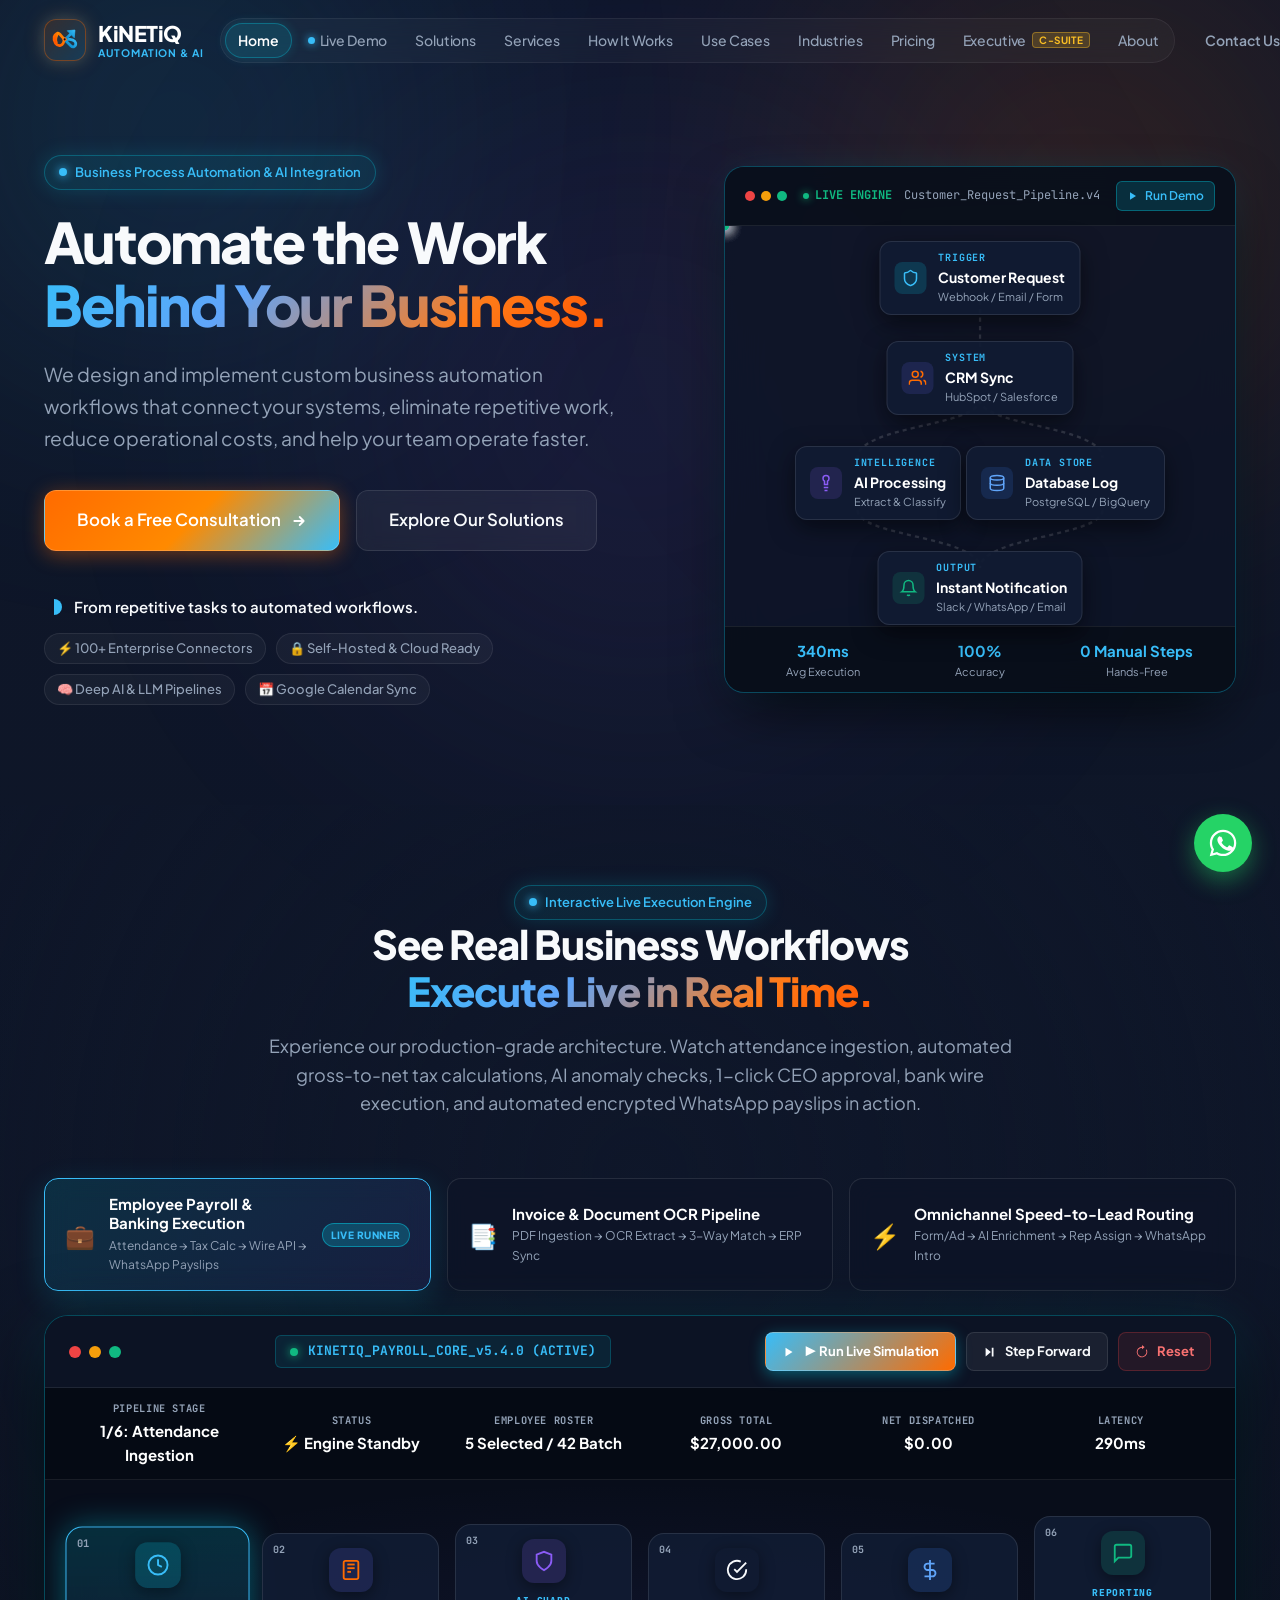
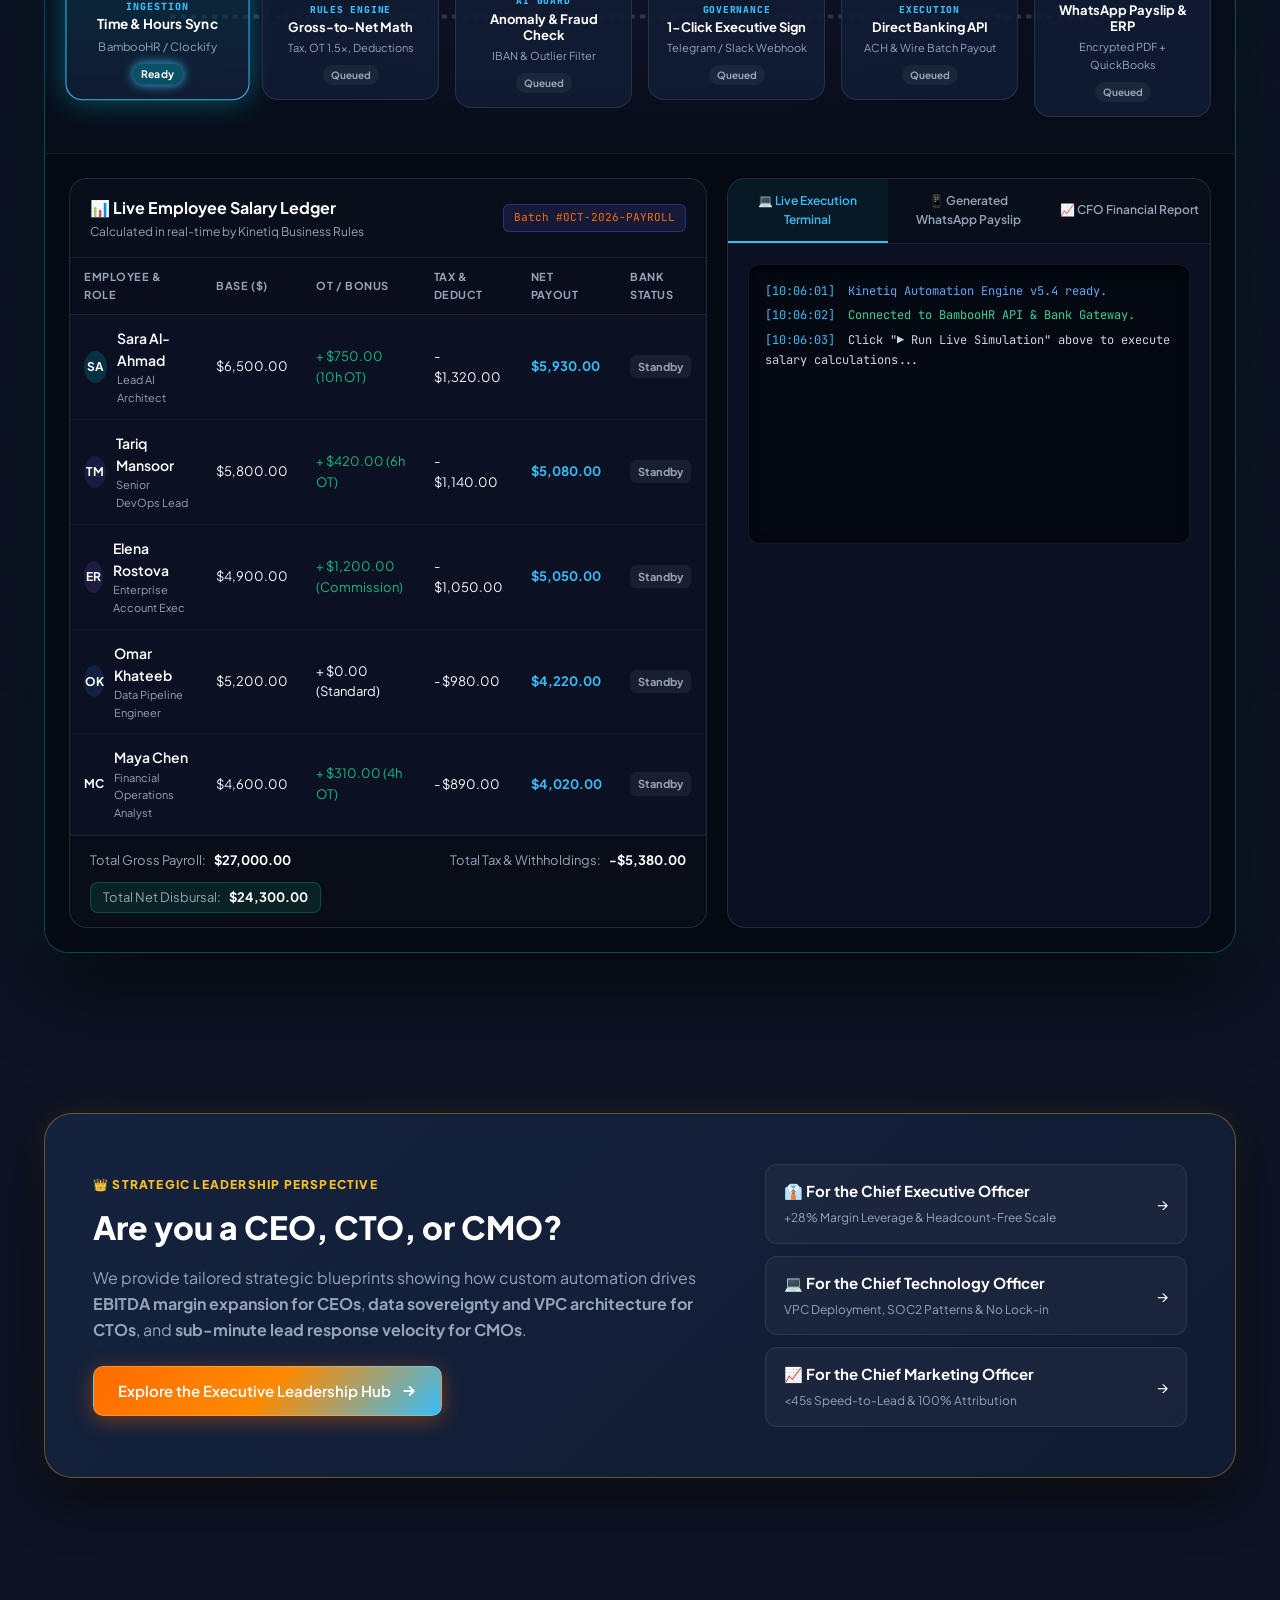
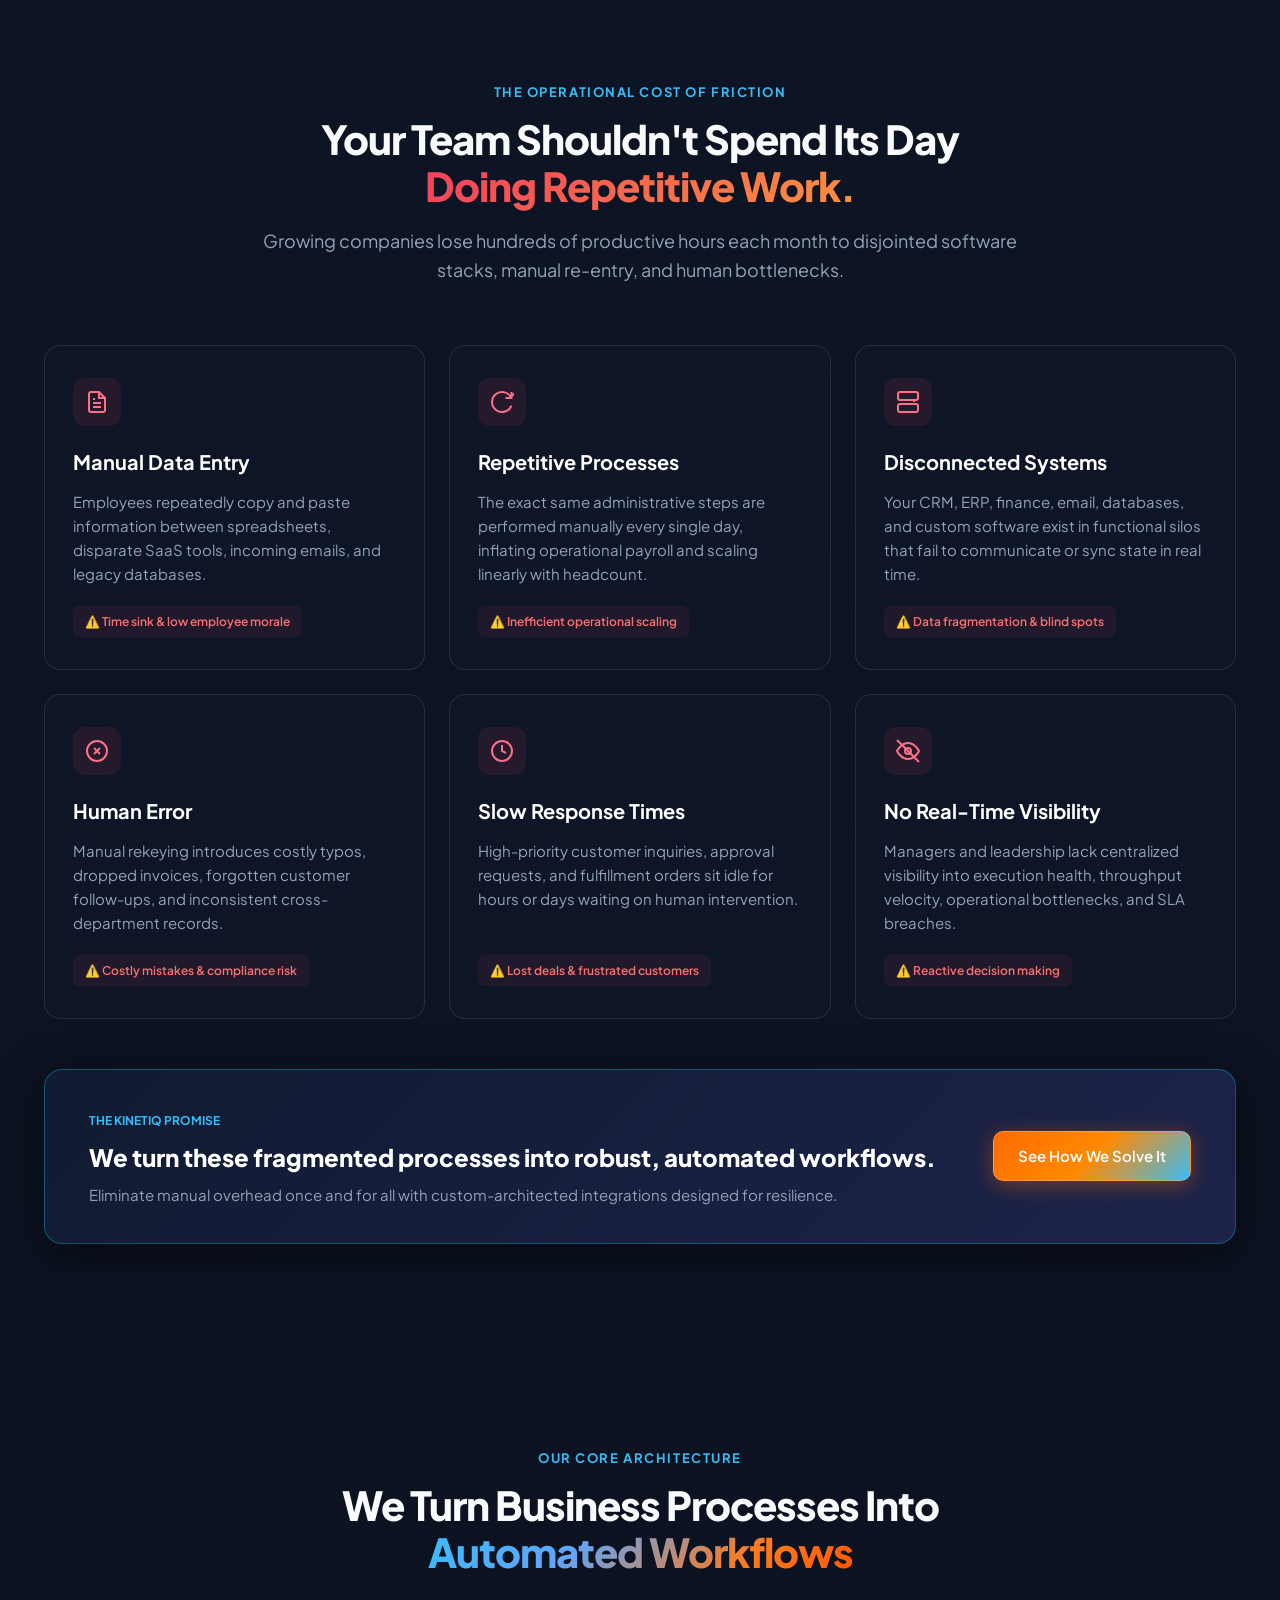
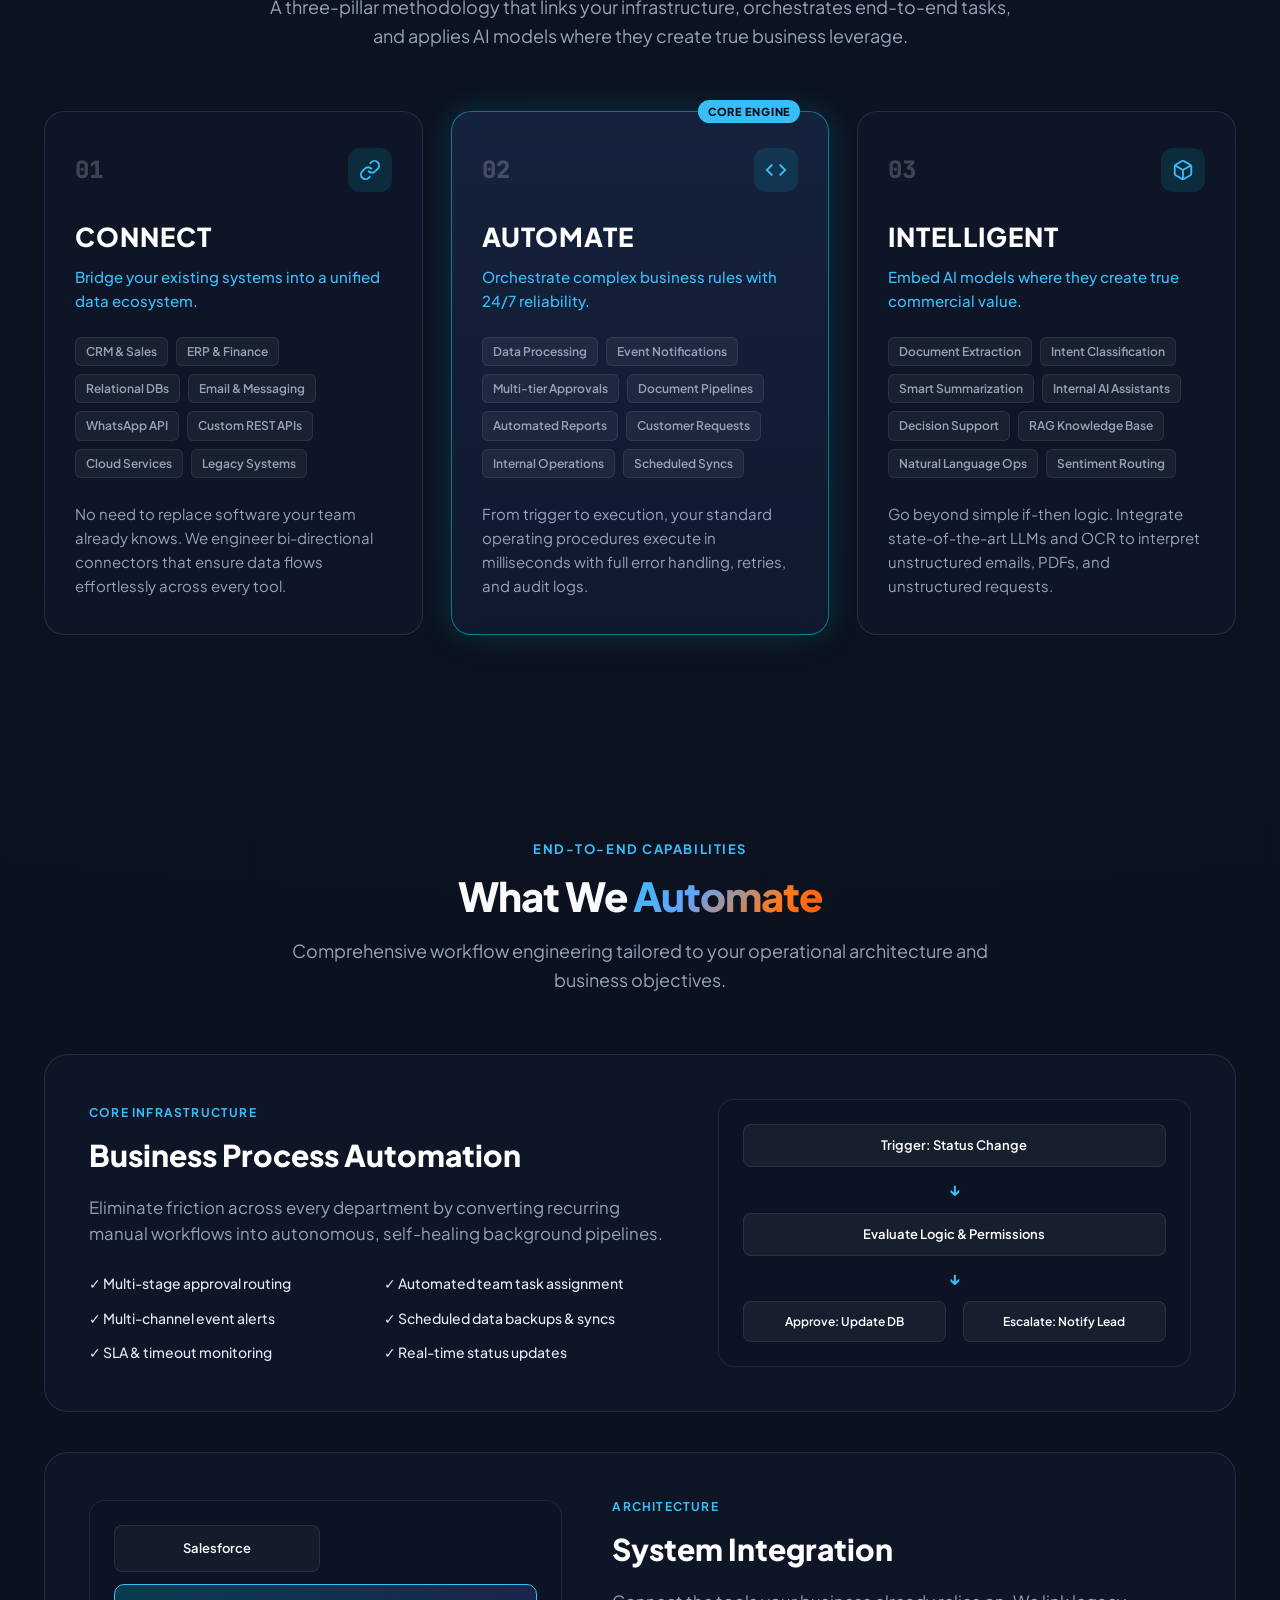
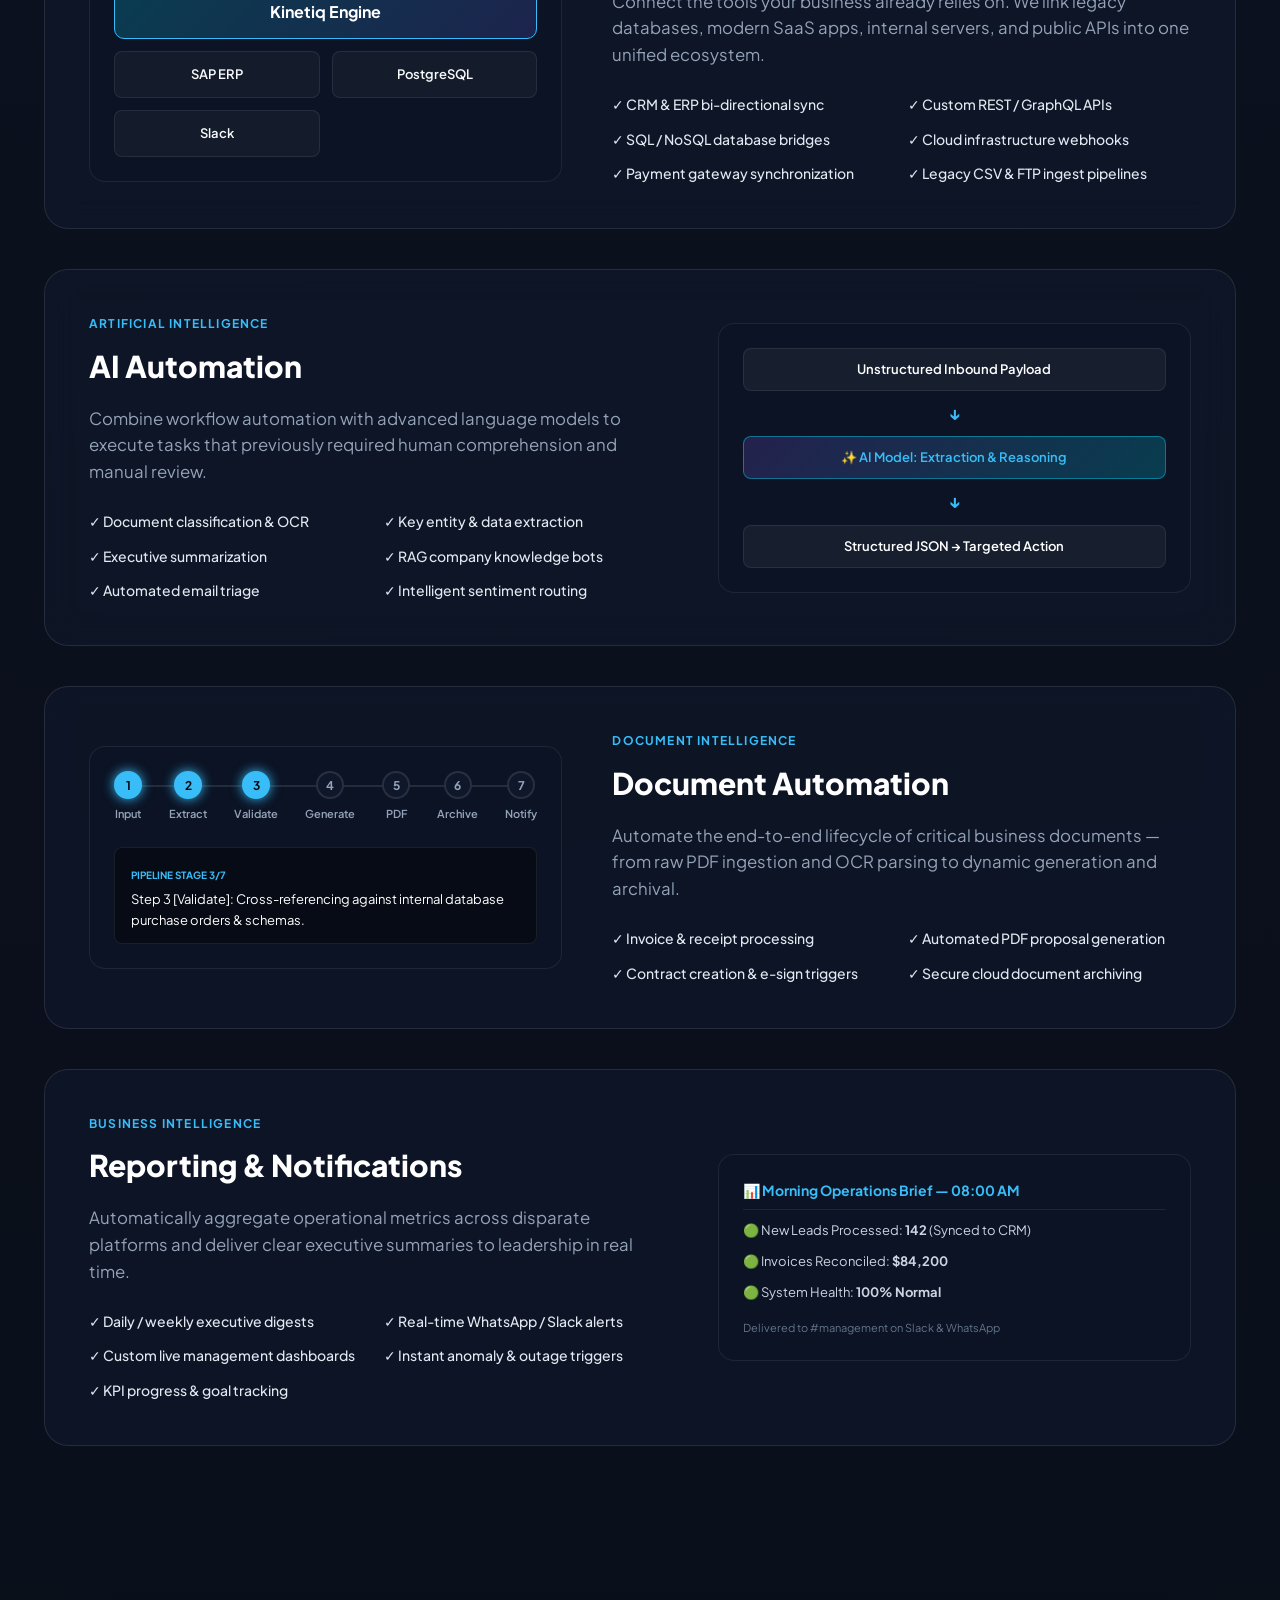
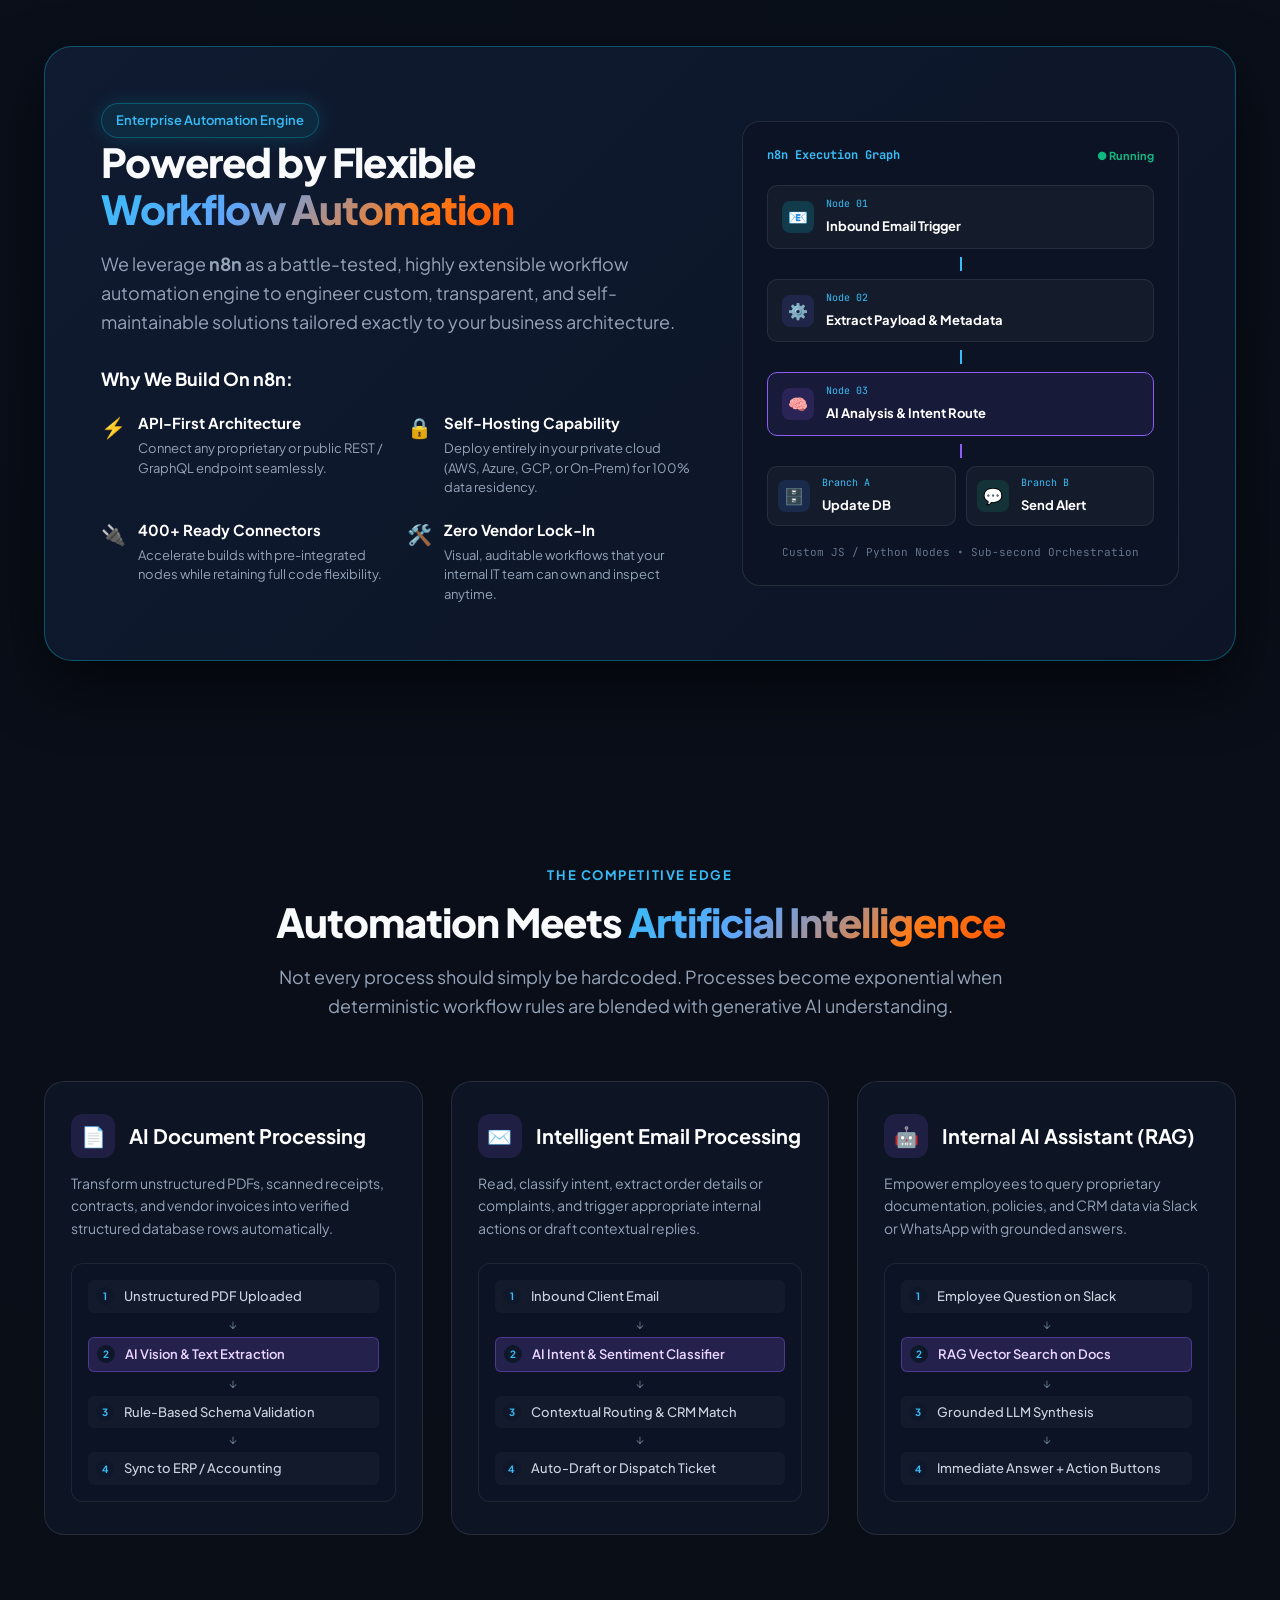
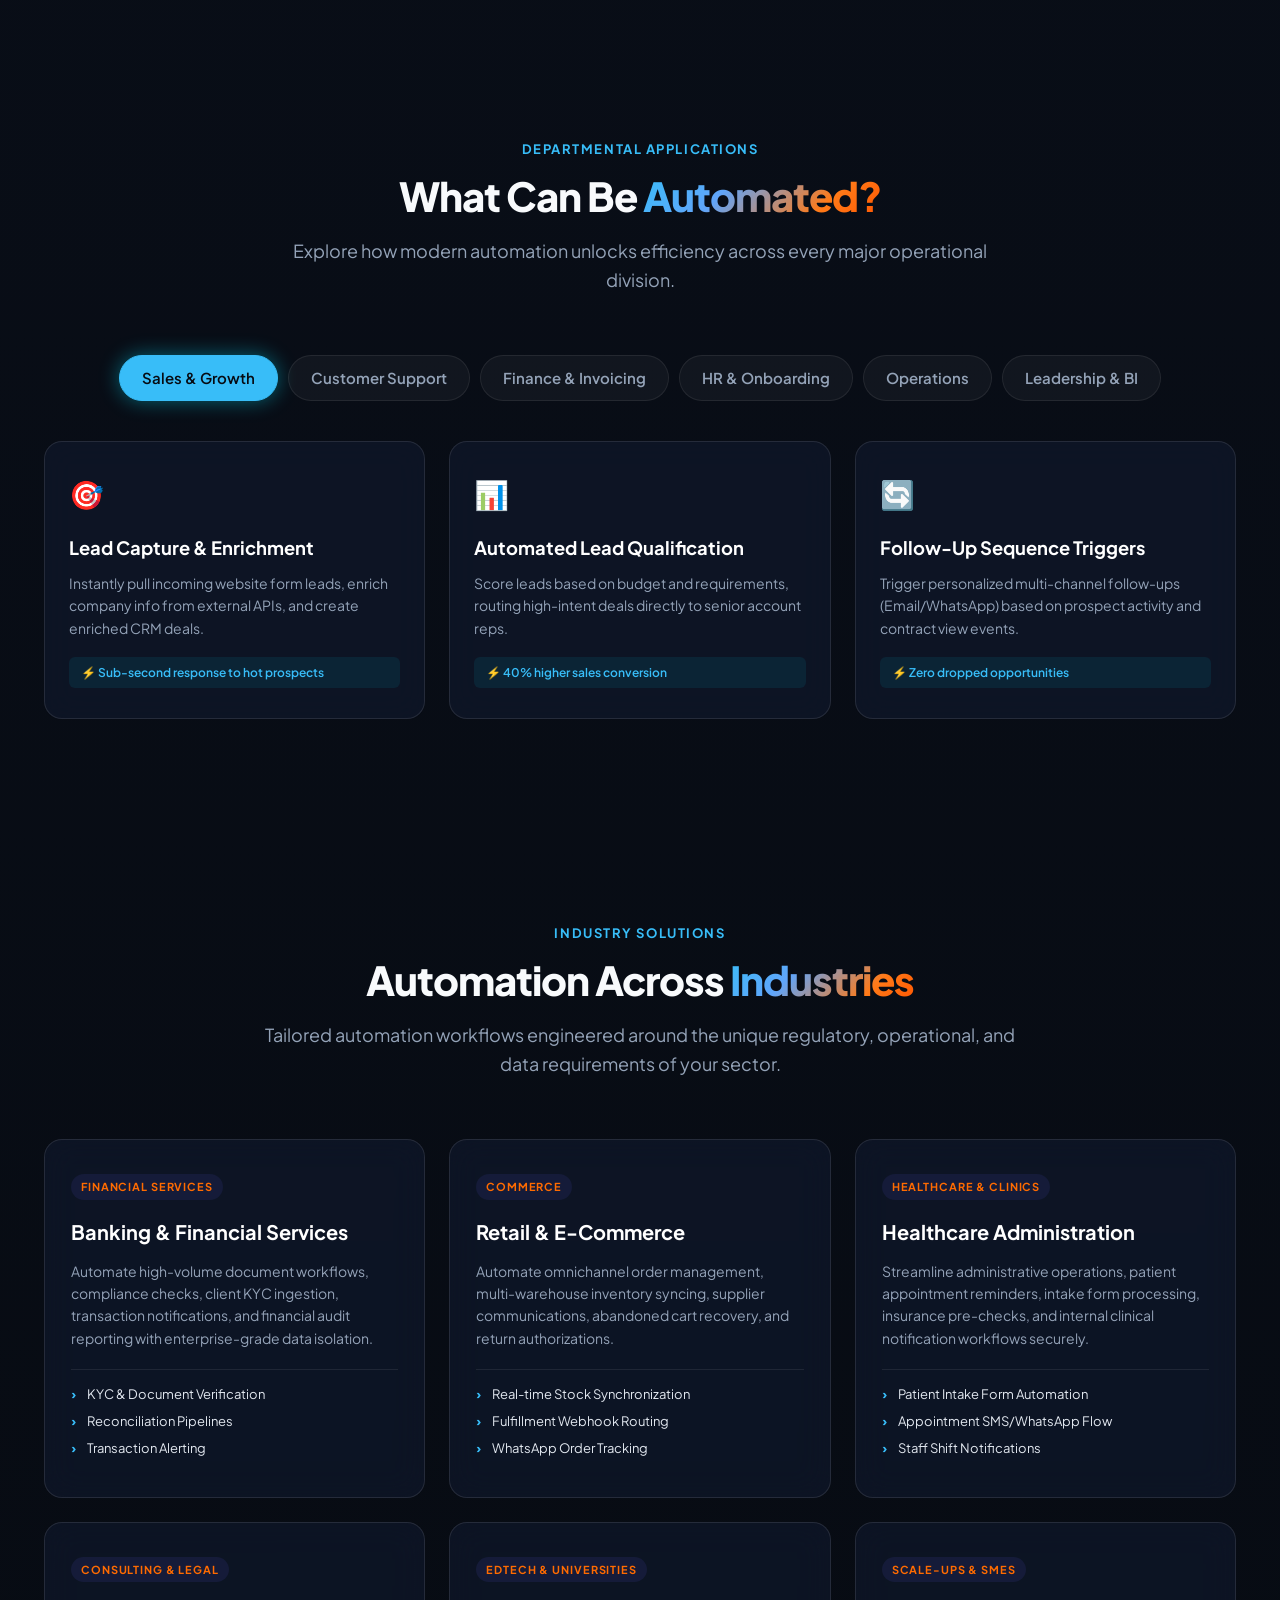
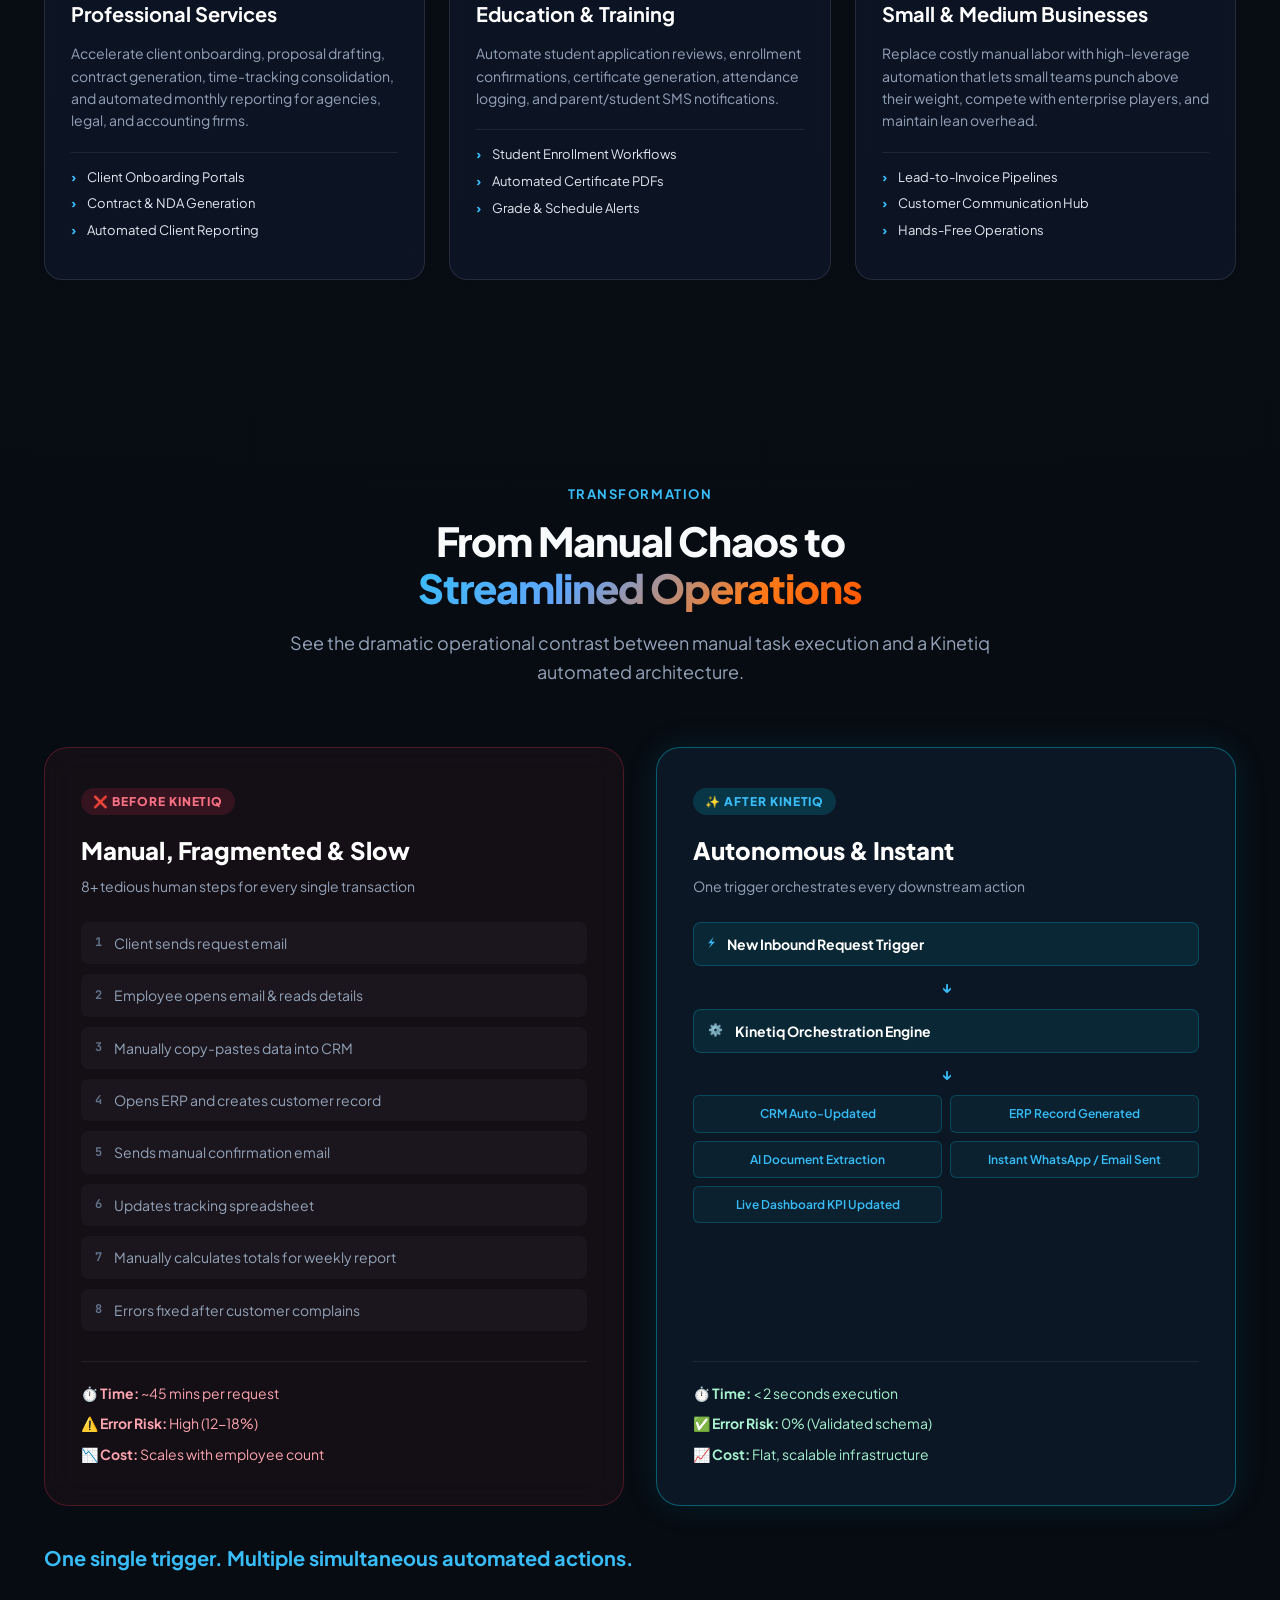
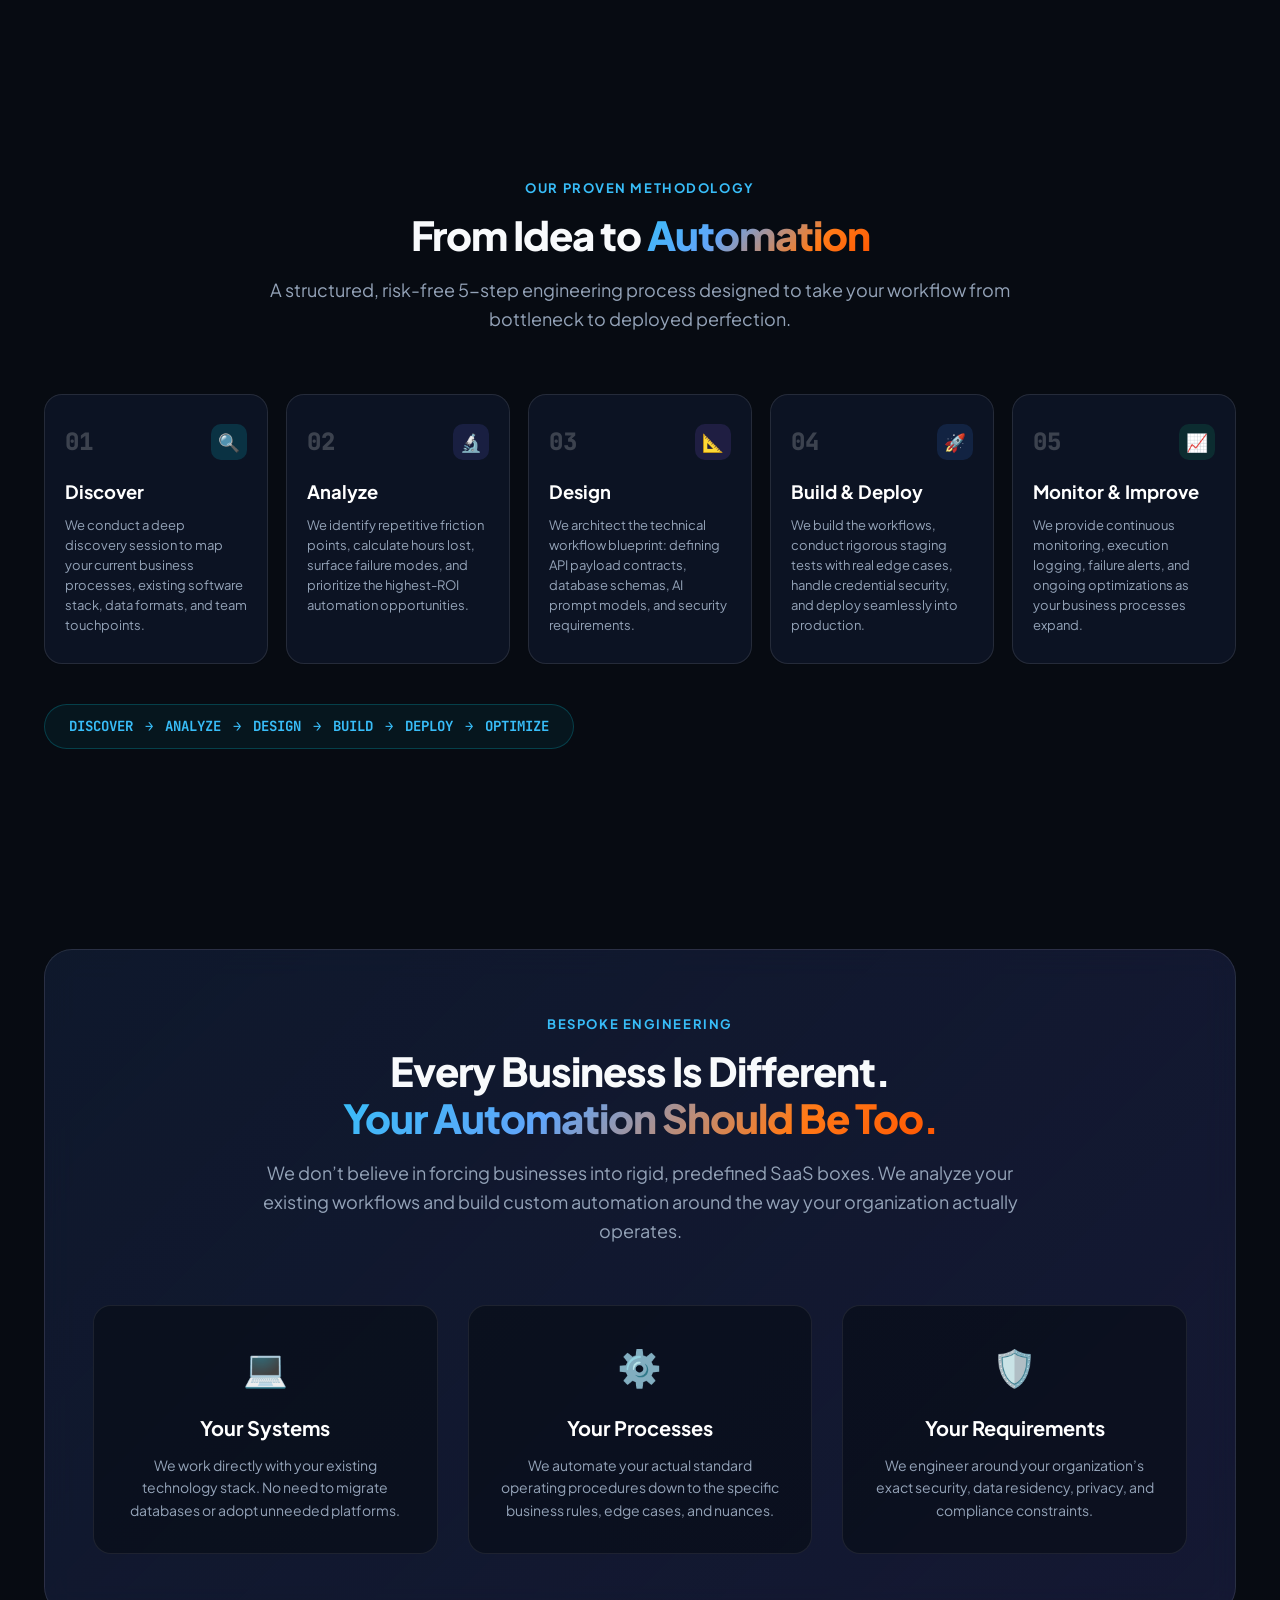
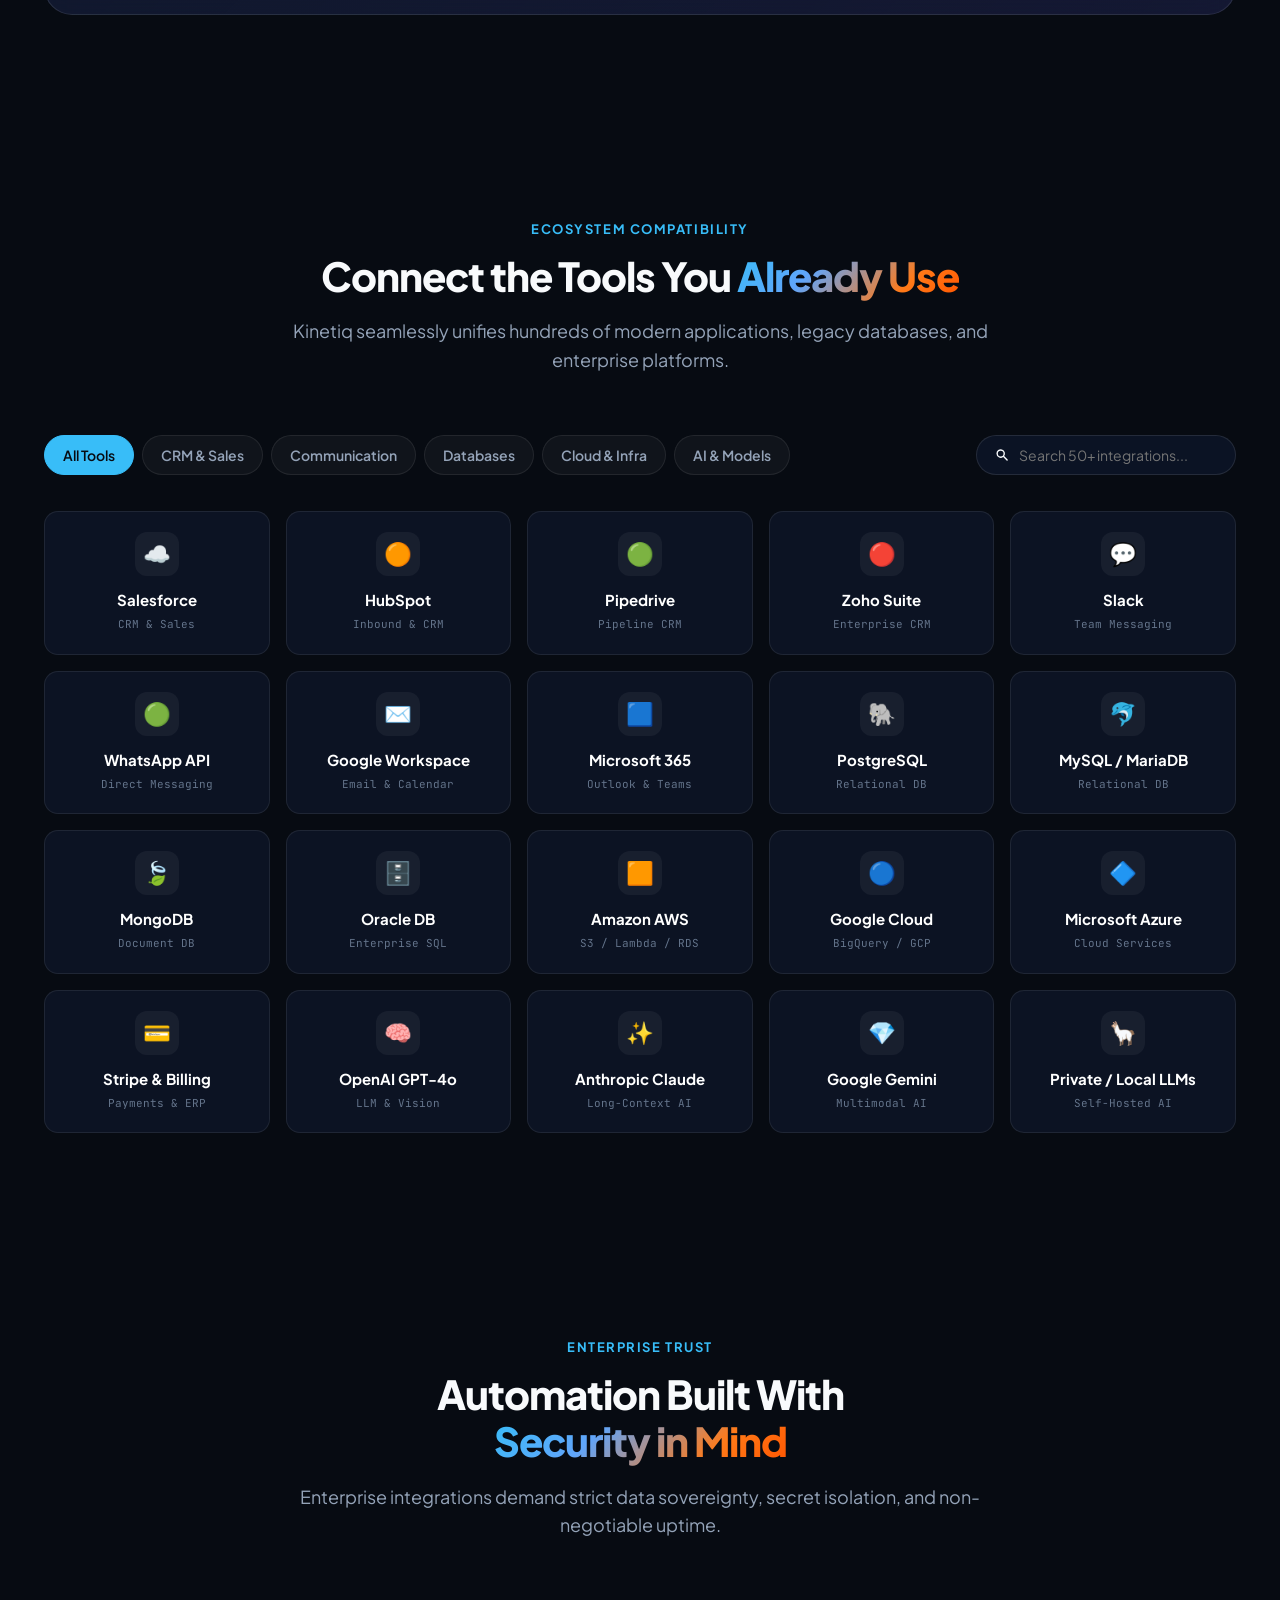
==== commit e78fe0ac: "Rebrand platform to Kinetiq with new Baby Blue and Orange logo mark" ====
--- a/index.html
+++ b/index.html
@@ -3,15 +3,15 @@
 <head>
   <meta charset="UTF-8">
   <meta name="viewport" content="width=device-width, initial-scale=1.0">
-  <title>FlowCraft — Business Process Automation & AI Integration</title>
-  <meta name="description" content="FlowCraft designs and builds custom automation workflows and AI integrations that connect your business systems, eliminate repetitive tasks, reduce operational costs, and accelerate your operations.">
+  <title>Kinetiq — Business Process Automation & AI Integration</title>
+  <meta name="description" content="Kinetiq designs and builds custom automation workflows and AI integrations that connect your business systems, eliminate repetitive tasks, reduce operational costs, and accelerate your operations.">
   <meta name="keywords" content="business process automation, AI integration, n8n automation, custom workflow consulting, system integration, document automation, CRM automation, enterprise workflow">
   
   <!-- Open Graph / Meta -->
   <meta property="og:type" content="website">
-  <meta property="og:title" content="FlowCraft — Business Process Automation & AI Integration">
+  <meta property="og:title" content="Kinetiq — Business Process Automation & AI Integration">
   <meta property="og:description" content="Automate the work behind your business. Custom workflows, system integrations, and intelligent AI automation built for modern enterprises.">
-  <meta property="og:url" content="https://flowcraft.dev">
+  <meta property="og:url" content="https://abuwalid1998.github.io/FlowCraft/">
   
   <!-- Fonts -->
   <link rel="preconnect" href="https://fonts.googleapis.com">
@@ -22,7 +22,7 @@
   <link rel="stylesheet" href="styles.css">
   
   <!-- Favicon / Brand SVG -->
-  <link rel="icon" type="image/svg+xml" href="data:image/svg+xml,<svg xmlns='http://www.w3.org/2000/svg' viewBox='0 0 32 32'><defs><linearGradient id='g' x1='0' y1='0' x2='32' y2='32' gradientUnits='userSpaceOnUse'><stop stop-color='%2300E5FF'/><stop offset='1' stop-color='%236366F1'/></linearGradient></defs><rect width='32' height='32' rx='8' fill='%23080C14'/><circle cx='9' cy='16' r='4' fill='%2300E5FF'/><circle cx='23' cy='9' r='4' fill='%236366F1'/><circle cx='23' cy='23' r='4' fill='%238B5CF6'/><path d='M9 16L23 9M9 16L23 23' stroke='url(%23g)' stroke-width='2.5' stroke-linecap='round'/></svg>">
+  <link rel="icon" type="image/svg+xml" href="data:image/svg+xml,<svg xmlns='http://www.w3.org/2000/svg' viewBox='0 0 32 32'><rect width='32' height='32' rx='8' fill='%23070B12'/><path d='M15 15L10 10C8 8 5 10 5 13C4 18 7 23 12 22C15 21 15 17 15 15' stroke='%23FF6B00' stroke-width='3' stroke-linecap='round' fill='none'/><path d='M17 17L22 22C25 25 28 22 27 19C26 16 22 15 17 15' stroke='%2338BDF8' stroke-width='3' stroke-linecap='round' fill='none'/><path d='M17 15L25 7' stroke='%2338BDF8' stroke-width='3' stroke-linecap='round'/><path d='M20 6L26 6L26 12' fill='%2338BDF8'/><circle cx='16' cy='16' r='2' fill='%23FF7A18'/></svg>">
 </head>
 <body>
 
@@ -37,18 +37,30 @@
   <header id="main-header" class="header">
     <div class="container header-container">
       <!-- Logo -->
-      <a href="#hero" class="logo-link" aria-label="FlowCraft Home">
+      <a href="#hero" class="logo-link" aria-label="Kinetiq Home">
         <div class="logo-icon">
-          <svg viewBox="0 0 32 32" fill="none" xmlns="http://www.w3.org/2000/svg">
-            <circle cx="8" cy="16" r="3.5" class="logo-node node-1" />
-            <circle cx="24" cy="9" r="3.5" class="logo-node node-2" />
-            <circle cx="24" cy="23" r="3.5" class="logo-node node-3" />
-            <path d="M8 16L24 9" class="logo-wire wire-1" stroke-width="2.2" stroke-linecap="round"/>
-            <path d="M8 16L24 23" class="logo-wire wire-2" stroke-width="2.2" stroke-linecap="round"/>
+          <svg viewBox="0 0 100 100" fill="none" xmlns="http://www.w3.org/2000/svg" class="kinetiq-logo-mark">
+            <defs>
+              <linearGradient id="kqOrangeH" x1="0%" y1="100%" x2="100%" y2="0%">
+                <stop offset="0%" stop-color="#FF5500"/>
+                <stop offset="100%" stop-color="#FF8A00"/>
+              </linearGradient>
+              <linearGradient id="kqBlueH" x1="0%" y1="100%" x2="100%" y2="0%">
+                <stop offset="0%" stop-color="#0284C7"/>
+                <stop offset="100%" stop-color="#38BDF8"/>
+              </linearGradient>
+            </defs>
+            <path d="M 47 47 L 34 32 C 28 25 18 31 16 40 C 13 54 23 70 36 67 C 45 64 47 52 47 47" stroke="url(#kqOrangeH)" stroke-width="8.5" stroke-linecap="round" stroke-linejoin="round"/>
+            <path d="M 28 29 C 24 35 18 48 23 58" stroke="url(#kqOrangeH)" stroke-width="8.5" stroke-linecap="round"/>
+            <path d="M 53 53 L 68 68 C 76 76 86 68 83 58 C 80 49 68 47 53 47" stroke="url(#kqBlueH)" stroke-width="8.5" stroke-linecap="round" stroke-linejoin="round"/>
+            <path d="M 52 47 L 76 23" stroke="url(#kqBlueH)" stroke-width="8.5" stroke-linecap="round"/>
+            <path d="M 57 21 L 81 19 L 79 43 Z" fill="url(#kqBlueH)" stroke="url(#kqBlueH)" stroke-width="2.5" stroke-linejoin="round"/>
+            <circle cx="49" cy="48" r="6.5" fill="#FF7A18"/>
+            <circle cx="49" cy="48" r="3.2" fill="#070B12"/>
           </svg>
         </div>
         <div class="logo-text">
-          <span class="brand-title">FlowCraft</span>
+          <span class="brand-title">KiNETiQ</span>
           <span class="brand-tagline">Automation & AI</span>
         </div>
       </a>
@@ -340,7 +352,7 @@
 
             <div class="console-engine-tag">
               <span class="console-pulse"></span>
-              <strong id="demo-engine-name">FLOWCRAFT_PAYROLL_CORE_v5.4.0 (ACTIVE)</strong>
+              <strong id="demo-engine-name">KINETIQ_PAYROLL_CORE_v5.4.0 (ACTIVE)</strong>
             </div>
 
             <!-- Control Buttons Toolbar -->
@@ -515,7 +527,7 @@
               <div class="panel-header-row">
                 <div class="panel-title-group">
                   <h4 class="panel-title">📊 Live Employee Salary Ledger</h4>
-                  <span class="panel-subtitle">Calculated in real-time by FlowCraft Business Rules</span>
+                  <span class="panel-subtitle">Calculated in real-time by Kinetiq Business Rules</span>
                 </div>
                 <div class="batch-pill">Batch #OCT-2026-PAYROLL</div>
               </div>
@@ -660,7 +672,7 @@
               <!-- Output Pane 1: Live Terminal Log Console -->
               <div class="output-pane active" id="pane-terminal">
                 <div class="terminal-body" id="demo-terminal-body">
-                  <div class="term-line info"><span class="term-time">[10:06:01]</span> FlowCraft Automation Engine v5.4 ready.</div>
+                  <div class="term-line info"><span class="term-time">[10:06:01]</span> Kinetiq Automation Engine v5.4 ready.</div>
                   <div class="term-line success"><span class="term-time">[10:06:02]</span> Connected to BambooHR API & Bank Gateway.</div>
                   <div class="term-line"><span class="term-time">[10:06:03]</span> Click "▶ Run Live Simulation" above to execute salary calculations...</div>
                 </div>
@@ -670,15 +682,15 @@
               <div class="output-pane" id="pane-whatsapp">
                 <div class="phone-mockup">
                   <div class="phone-header">
-                    <div class="phone-avatar">FC</div>
+                    <div class="phone-avatar">KQ</div>
                     <div class="phone-contact-info">
-                      <strong>FlowCraft Payroll Bot</strong>
+                      <strong>Kinetiq Payroll Bot</strong>
                       <span>Verified Business • Automated</span>
                     </div>
                   </div>
                   <div class="phone-chat-area">
                     <div class="chat-bubble received">
-                      <div class="chat-sender">FlowCraft Payroll System</div>
+                      <div class="chat-sender">Kinetiq Payroll System</div>
                       <p>Hello <strong>Sara Al-Ahmad</strong>! 👋</p>
                       <p>Your October 2026 salary has been calculated and deposited directly to your registered bank account.</p>
                       <div class="payslip-attachment-box">
@@ -866,7 +878,7 @@
         <!-- Problem Banner Callout -->
         <div class="problem-bottom-banner">
           <div class="problem-banner-content">
-            <span class="banner-badge">The FlowCraft Promise</span>
+            <span class="banner-badge">The Kinetiq Promise</span>
             <h3 class="banner-heading">We turn these fragmented processes into robust, automated workflows.</h3>
             <p class="banner-text">Eliminate manual overhead once and for all with custom-architected integrations designed for resilience.</p>
           </div>
@@ -1040,7 +1052,7 @@
               <div class="mock-diagram">
                 <div class="integration-node-grid">
                   <div class="int-box">Salesforce</div>
-                  <div class="int-center">FlowCraft Engine</div>
+                  <div class="int-center">Kinetiq Engine</div>
                   <div class="int-box">SAP ERP</div>
                   <div class="int-box">PostgreSQL</div>
                   <div class="int-box">Slack</div>
@@ -1597,13 +1609,13 @@
           <span class="section-eyebrow">Transformation</span>
           <h2 class="section-title">From Manual Chaos to <br><span class="gradient-text">Streamlined Operations</span></h2>
           <p class="section-subtitle">
-            See the dramatic operational contrast between manual task execution and a FlowCraft automated architecture.
+            See the dramatic operational contrast between manual task execution and a Kinetiq automated architecture.
           </p>
         </div>
 
         <div class="before-after-container">
           <div class="comparison-column before-col">
-            <div class="comp-badge before-badge">❌ BEFORE FLOWCRAFT</div>
+            <div class="comp-badge before-badge">❌ BEFORE KINETIQ</div>
             <h3 class="comp-title">Manual, Fragmented & Slow</h3>
             <p class="comp-subtitle">8+ tedious human steps for every single transaction</p>
             
@@ -1626,14 +1638,14 @@
           </div>
 
           <div class="comparison-column after-col">
-            <div class="comp-badge after-badge">✨ AFTER FLOWCRAFT</div>
+            <div class="comp-badge after-badge">✨ AFTER KINETIQ</div>
             <h3 class="comp-title">Autonomous & Instant</h3>
             <p class="comp-subtitle">One trigger orchestrates every downstream action</p>
 
             <div class="comp-steps-list after-steps">
               <div class="comp-step highlight-after"><span class="step-num">⚡</span> <strong>New Inbound Request Trigger</strong></div>
               <div class="comp-wire">↓</div>
-              <div class="comp-step highlight-after"><span class="step-num">⚙️</span> <strong>FlowCraft Orchestration Engine</strong></div>
+              <div class="comp-step highlight-after"><span class="step-num">⚙️</span> <strong>Kinetiq Orchestration Engine</strong></div>
               <div class="comp-wire">↓</div>
               <div class="comp-step-branches">
                 <div class="branch-node">CRM Auto-Updated</div>
@@ -1780,7 +1792,7 @@
           <span class="section-eyebrow">Ecosystem Compatibility</span>
           <h2 class="section-title">Connect the Tools You <span class="gradient-text">Already Use</span></h2>
           <p class="section-subtitle">
-            FlowCraft seamlessly unifies hundreds of modern applications, legacy databases, and enterprise platforms.
+            Kinetiq seamlessly unifies hundreds of modern applications, legacy databases, and enterprise platforms.
           </p>
         </div>
 
@@ -2324,7 +2336,7 @@
           <span class="section-eyebrow">Clear Answers</span>
           <h2 class="section-title">Frequently Asked <span class="gradient-text">Questions</span></h2>
           <p class="section-subtitle">
-            Everything you need to know about partnering with FlowCraft for business process automation.
+            Everything you need to know about partnering with Kinetiq for business process automation.
           </p>
         </div>
 
@@ -2455,7 +2467,7 @@
                 <div class="channel-icon">💬</div>
                 <div>
                   <span class="channel-label">WhatsApp Quick Chat</span>
-                  <a href="https://wa.me/970595457008?text=Hello%20Amjad%2C%20I%20am%20interested%20in%20FlowCraft%20custom%20automation%20and%20AI%20services." target="_blank" rel="noopener" class="channel-link">+970 595 457 008 (Chat Now ↗)</a>
+                  <a href="https://wa.me/970595457008?text=Hello%20Amjad%2C%20I%20am%20interested%20in%20Kinetiq%20custom%20automation%20and%20AI%20services." target="_blank" rel="noopener" class="channel-link">+970 595 457 008 (Chat Now ↗)</a>
                 </div>
               </div>
 
@@ -2533,18 +2545,30 @@
       <div class="footer-top-grid">
         <!-- Col 1: Brand -->
         <div class="footer-col-brand">
-          <a href="#hero" class="logo-link">
+          <a href="#hero" class="logo-link" aria-label="Kinetiq Home">
             <div class="logo-icon">
-              <svg viewBox="0 0 32 32" fill="none">
-                <circle cx="8" cy="16" r="3.5" class="logo-node node-1" />
-                <circle cx="24" cy="9" r="3.5" class="logo-node node-2" />
-                <circle cx="24" cy="23" r="3.5" class="logo-node node-3" />
-                <path d="M8 16L24 9" class="logo-wire wire-1" stroke-width="2.2"/>
-                <path d="M8 16L24 23" class="logo-wire wire-2" stroke-width="2.2"/>
+              <svg viewBox="0 0 100 100" fill="none" xmlns="http://www.w3.org/2000/svg" class="kinetiq-logo-mark">
+                <defs>
+                  <linearGradient id="kqOrangeF" x1="0%" y1="100%" x2="100%" y2="0%">
+                    <stop offset="0%" stop-color="#FF5500"/>
+                    <stop offset="100%" stop-color="#FF8A00"/>
+                  </linearGradient>
+                  <linearGradient id="kqBlueF" x1="0%" y1="100%" x2="100%" y2="0%">
+                    <stop offset="0%" stop-color="#0284C7"/>
+                    <stop offset="100%" stop-color="#38BDF8"/>
+                  </linearGradient>
+                </defs>
+                <path d="M 47 47 L 34 32 C 28 25 18 31 16 40 C 13 54 23 70 36 67 C 45 64 47 52 47 47" stroke="url(#kqOrangeF)" stroke-width="8.5" stroke-linecap="round" stroke-linejoin="round"/>
+                <path d="M 28 29 C 24 35 18 48 23 58" stroke="url(#kqOrangeF)" stroke-width="8.5" stroke-linecap="round"/>
+                <path d="M 53 53 L 68 68 C 76 76 86 68 83 58 C 80 49 68 47 53 47" stroke="url(#kqBlueF)" stroke-width="8.5" stroke-linecap="round" stroke-linejoin="round"/>
+                <path d="M 52 47 L 76 23" stroke="url(#kqBlueF)" stroke-width="8.5" stroke-linecap="round"/>
+                <path d="M 57 21 L 81 19 L 79 43 Z" fill="url(#kqBlueF)" stroke="url(#kqBlueF)" stroke-width="2.5" stroke-linejoin="round"/>
+                <circle cx="49" cy="48" r="6.5" fill="#FF7A18"/>
+                <circle cx="49" cy="48" r="3.2" fill="#070B12"/>
               </svg>
             </div>
             <div class="logo-text">
-              <span class="brand-title">FlowCraft</span>
+              <span class="brand-title">KiNETiQ</span>
             </div>
           </a>
           <p class="footer-brand-desc">
@@ -2603,11 +2627,11 @@
 
       <div class="footer-bottom-bar">
         <div class="footer-copy">
-          © 2026 FlowCraft. All rights reserved.
+          © 2026 Kinetiq. All rights reserved.
         </div>
         <div class="footer-legal">
-          <a href="#" onclick="alert('FlowCraft Privacy Policy: We hold client confidentiality and data security to the highest enterprise standards. We never monetize or sell client data.'); return false;">Privacy Policy</a>
-          <a href="#" onclick="alert('FlowCraft Terms of Service: All custom workflow projects are governed by custom SOW and MSA agreements.'); return false;">Terms of Service</a>
+          <a href="#" onclick="alert('Kinetiq Privacy Policy: We hold client confidentiality and data security to the highest enterprise standards. We never monetize or sell client data.'); return false;">Privacy Policy</a>
+          <a href="#" onclick="alert('Kinetiq Terms of Service: All custom workflow projects are governed by custom SOW and MSA agreements.'); return false;">Terms of Service</a>
           <a href="#main-header" class="back-to-top" aria-label="Back to top">↑ Top</a>
         </div>
       </div>
@@ -2689,7 +2713,7 @@
   </div>
 
   <!-- Floating WhatsApp Quick Action Button -->
-  <a href="https://wa.me/970595457008?text=Hello%20Amjad%2C%20I%20am%20interested%20in%20FlowCraft%20custom%20automation%20and%20AI%20services." target="_blank" rel="noopener" class="floating-whatsapp-btn" aria-label="Chat with us on WhatsApp" title="Chat on WhatsApp (+970 595 457 008)">
+  <a href="https://wa.me/970595457008?text=Hello%20Amjad%2C%20I%20am%20interested%20in%20Kinetiq%20custom%20automation%20and%20AI%20services." target="_blank" rel="noopener" class="floating-whatsapp-btn" aria-label="Chat with us on WhatsApp" title="Chat on WhatsApp (+970 595 457 008)">
     <svg viewBox="0 0 24 24" fill="currentColor"><path d="M12.04 2C6.58 2 2.13 6.45 2.13 11.91C2.13 13.66 2.59 15.36 3.45 16.86L2.05 22L7.3 20.62C8.75 21.41 10.38 21.83 12.04 21.83C17.5 21.83 21.95 17.38 21.95 11.92C21.95 9.27 20.92 6.78 19.05 4.91C17.18 3.03 14.69 2 12.04 2M12.05 3.67C14.25 3.67 16.31 4.53 17.87 6.09C19.42 7.65 20.28 9.72 20.28 11.92C20.28 16.46 16.58 20.15 12.04 20.15C10.56 20.15 9.11 19.76 7.85 19L7.55 18.83L4.43 19.65L5.26 16.61L5.06 16.29C4.24 15 3.8 13.47 3.8 11.91C3.81 7.37 7.5 3.67 12.05 3.67M9.53 7.03C9.34 7.03 9.04 7.1 8.78 7.39C8.52 7.68 7.78 8.37 7.78 9.78C7.78 11.19 8.81 12.55 8.95 12.74C9.1 12.93 10.96 15.8 13.82 17.03C14.5 17.33 15.03 17.51 15.44 17.64C16.12 17.86 16.74 17.83 17.23 17.76C17.78 17.68 18.91 17.07 19.15 16.41C19.38 15.75 19.38 15.18 19.31 15.06C19.24 14.94 19.06 14.88 18.78 14.74C18.5 14.6 17.16 13.94 16.91 13.85C16.66 13.76 16.48 13.71 16.3 13.99C16.11 14.27 15.58 14.88 15.42 15.06C15.26 15.25 15.1 15.27 14.82 15.13C14.54 14.99 13.65 14.7 12.59 13.75C11.77 13.02 11.21 12.11 11.05 11.83C10.89 11.55 11.03 11.4 11.17 11.26C11.3 11.13 11.45 10.93 11.6 10.76C11.74 10.59 11.79 10.46 11.88 10.28C11.97 10.1 11.93 9.94 11.86 9.8C11.79 9.66 11.23 8.28 11 7.73C10.77 7.2 10.54 7.27 10.37 7.26C10.21 7.26 10.02 7.25 9.84 7.25C9.65 7.25 9.53 7.03 9.53 7.03Z"/></svg>
     <span class="floating-whatsapp-tooltip">Chat with Amjad on WhatsApp</span>
   </a>
--- a/styles.css
+++ b/styles.css
@@ -1,6 +1,7 @@
 /* ==========================================================================
-   FlowCraft — Design System & Stylesheet
+   Kinetiq — Design System & Stylesheet
    Theme: High-end B2B Automation Consultancy (Dark Mode / Glassmorphism)
+   Brand Colors: Baby Blue (#38BDF8) & Kinetic Orange (#FF6B00)
    Includes Executive Leadership Hub & Google Calendar Booking Engine
    ========================================================================== */
 
@@ -8,21 +9,28 @@
    1. CSS Custom Properties / Variables
    -------------------------------------------------------------------------- */
 :root {
-  /* Brand Color Palette */
-  --bg-dark: #080C14;
-  --bg-darker: #05080E;
-  --bg-card: rgba(17, 28, 51, 0.7);
-  --bg-card-hover: rgba(22, 35, 63, 0.85);
-  --bg-card-solid: #111C33;
-  --bg-input: #0D1629;
+  /* Brand Color Palette: Deep Slate Base */
+  --bg-dark: #070B12;
+  --bg-darker: #04070D;
+  --bg-card: rgba(15, 23, 42, 0.75);
+  --bg-card-hover: rgba(20, 32, 58, 0.9);
+  --bg-card-solid: #0F172A;
+  --bg-input: #0B1324;
   
-  /* Accents & Brand Gradients */
-  --cyan-primary: #00E5FF;
-  --cyan-glow: rgba(0, 229, 255, 0.35);
-  --indigo-primary: #6366F1;
-  --indigo-glow: rgba(99, 102, 241, 0.35);
+  /* Accents & Brand Gradients: Baby Blue & Kinetic Orange */
+  --cyan-primary: #38BDF8;           /* Kinetiq Baby Blue */
+  --cyan-glow: rgba(56, 189, 248, 0.4);
+  --blue-baby: #38BDF8;
+  --blue-electric: #0284C7;
+  
+  --orange-primary: #FF6B00;         /* Kinetiq Kinetic Orange */
+  --orange-bright: #FF8A00;
+  --orange-glow: rgba(255, 107, 0, 0.4);
+  --indigo-primary: #FF6B00;         /* Primary Kinetic Accent */
+  --indigo-glow: rgba(255, 107, 0, 0.35);
+  
   --purple-neon: #8B5CF6;
-  --purple-glow: rgba(139, 92, 246, 0.35);
+  --purple-glow: rgba(139, 92, 246, 0.3);
   --emerald-success: #10B981;
   --emerald-glow: rgba(16, 185, 129, 0.3);
   --amber-warning: #F59E0B;
@@ -31,21 +39,21 @@
   /* Executive Accents */
   --gold-ceo: #FBBF24;
   --cyan-cto: #38BDF8;
-  --pink-cmo: #F472B6;
+  --pink-cmo: #FF7A18;
 
   /* Typography Colors */
   --text-main: #F8FAFC;
   --text-muted: #94A3B8;
   --text-dim: #64748B;
-  --text-inverse: #080C14;
+  --text-inverse: #070B12;
 
   /* Border & Glass Styles */
   --border-subtle: rgba(255, 255, 255, 0.08);
-  --border-highlight: rgba(0, 229, 255, 0.3);
+  --border-highlight: rgba(56, 189, 248, 0.35);
   --border-card: rgba(255, 255, 255, 0.1);
   --glass-blur: blur(16px);
   --glass-shadow: 0 20px 40px -15px rgba(0, 0, 0, 0.6);
-  --glow-shadow: 0 0 35px -5px rgba(0, 229, 255, 0.25);
+  --glow-shadow: 0 0 35px -5px rgba(56, 189, 248, 0.25);
 
   /* Fonts */
   --font-sans: 'Plus Jakarta Sans', -apple-system, BlinkMacSystemFont, 'Segoe UI', Roboto, sans-serif;
@@ -213,7 +221,13 @@
 }
 
 .gradient-text {
-  background: linear-gradient(135deg, #00E5FF 0%, #6366F1 50%, #A855F7 100%);
+  background: linear-gradient(135deg, #38BDF8 0%, #60A5FA 35%, #FF7A18 75%, #FF5500 100%);
+  -webkit-background-clip: text;
+  -webkit-text-fill-color: transparent;
+}
+
+.gradient-text-orange {
+  background: linear-gradient(135deg, #FF8A00 0%, #FF5500 100%);
   -webkit-background-clip: text;
   -webkit-text-fill-color: transparent;
 }
@@ -225,6 +239,7 @@
 }
 
 .text-cyan { color: var(--cyan-primary); }
+.text-orange { color: var(--orange-primary); }
 .text-emerald { color: var(--emerald-success); }
 .w-full { width: 100%; }
 .mt-3 { margin-top: 16px; }
@@ -250,16 +265,16 @@
 }
 
 .btn-primary {
-  background: linear-gradient(135deg, #00E5FF 0%, #4F46E5 100%);
-  color: #FFFFFF;
-  box-shadow: 0 4px 20px rgba(0, 229, 255, 0.35);
+  background: linear-gradient(135deg, #FF6B00 0%, #FF8A00 50%, #38BDF8 100%);
+  color: #FFFFFF;
+  box-shadow: 0 4px 20px rgba(255, 107, 0, 0.4);
   border: 1px solid rgba(255, 255, 255, 0.2);
 }
 
 .btn-primary:hover {
   transform: translateY(-2px);
-  box-shadow: 0 8px 30px rgba(0, 229, 255, 0.5);
-  background: linear-gradient(135deg, #22EDFF 0%, #6366F1 100%);
+  box-shadow: 0 8px 30px rgba(255, 107, 0, 0.6), 0 0 20px rgba(56, 189, 248, 0.35);
+  background: linear-gradient(135deg, #FF7A18 0%, #FFA033 50%, #0EA5E9 100%);
 }
 
 .btn-secondary {
@@ -388,33 +403,30 @@
 }
 
 .logo-icon {
-  width: 38px;
-  height: 38px;
-  background: linear-gradient(135deg, rgba(0, 229, 255, 0.15), rgba(99, 102, 241, 0.15));
-  border: 1px solid rgba(0, 229, 255, 0.3);
-  border-radius: 10px;
+  width: 42px;
+  height: 42px;
+  background: linear-gradient(135deg, rgba(255, 107, 0, 0.15), rgba(56, 189, 248, 0.15));
+  border: 1px solid rgba(255, 107, 0, 0.35);
+  border-radius: 12px;
   display: flex;
   align-items: center;
   justify-content: center;
-  padding: 5px;
-  box-shadow: 0 0 15px rgba(0, 229, 255, 0.2);
+  padding: 4px;
+  box-shadow: 0 0 20px rgba(255, 107, 0, 0.25), 0 0 15px rgba(56, 189, 248, 0.2);
   flex-shrink: 0;
-}
-
-.logo-node { transition: all 0.3s ease; }
-.node-1 { fill: var(--cyan-primary); }
-.node-2 { fill: var(--indigo-primary); }
-.node-3 { fill: var(--purple-neon); }
-
-.logo-wire {
-  stroke: var(--cyan-primary);
-  stroke-dasharray: 40;
-  animation: logo-wire-draw 3s infinite alternate;
-}
-
-@keyframes logo-wire-draw {
-  0% { stroke-dashoffset: 40; }
-  100% { stroke-dashoffset: 0; }
+  transition: all 0.3s ease;
+}
+
+.logo-link:hover .logo-icon {
+  transform: scale(1.05) rotate(2deg);
+  box-shadow: 0 0 25px rgba(255, 107, 0, 0.4), 0 0 20px rgba(56, 189, 248, 0.35);
+  border-color: var(--orange-primary);
+}
+
+.kinetiq-logo-mark {
+  width: 100%;
+  height: 100%;
+  display: block;
 }
 
 .logo-text {
@@ -424,19 +436,23 @@
 }
 
 .brand-title {
-  font-size: 1.25rem;
-  font-weight: 800;
+  font-size: 1.35rem;
+  font-weight: 900;
   line-height: 1.1;
-  letter-spacing: -0.03em;
+  letter-spacing: -0.02em;
   color: #FFFFFF;
   margin-bottom: 2px;
+}
+
+.brand-title span.brand-dot {
+  color: var(--orange-primary);
 }
 
 .brand-tagline {
   font-size: 0.65rem;
-  font-weight: 600;
+  font-weight: 700;
   line-height: 1;
-  letter-spacing: 0.08em;
+  letter-spacing: 0.09em;
   text-transform: uppercase;
   color: var(--cyan-primary);
 }
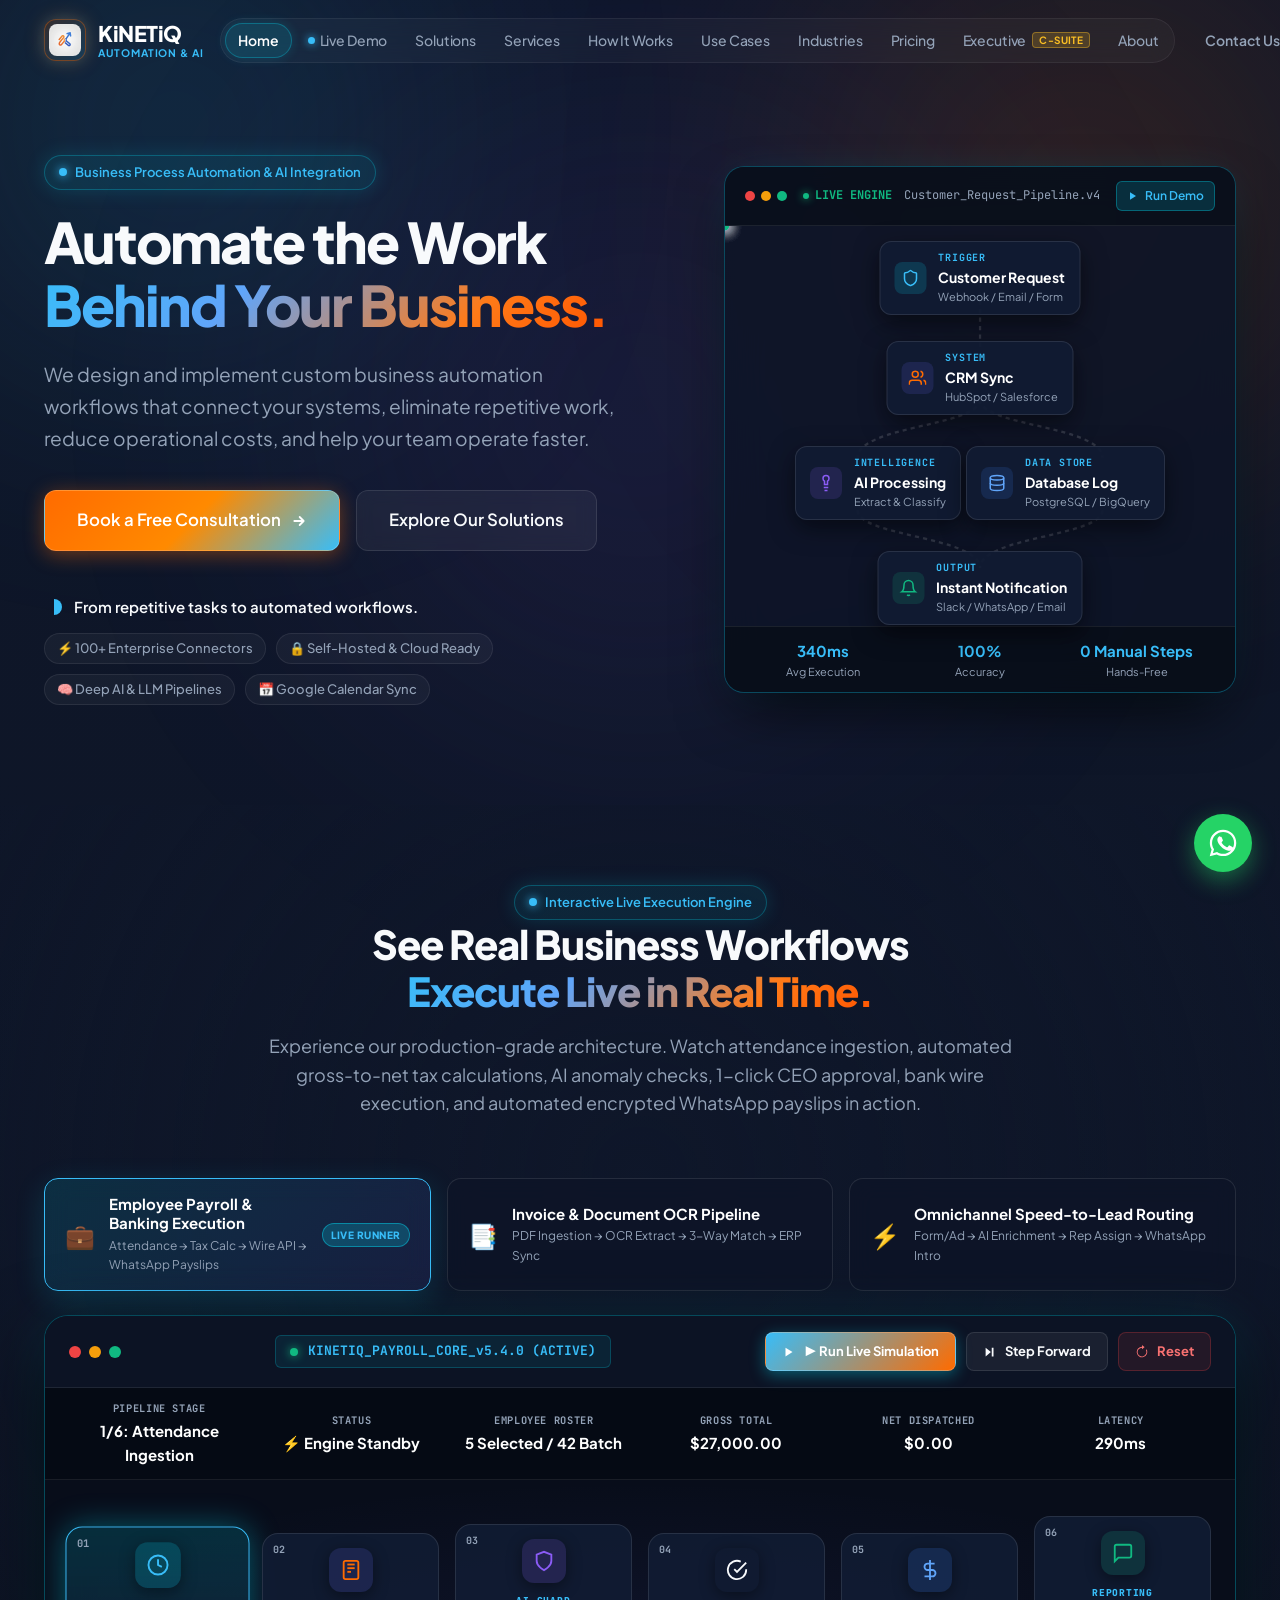
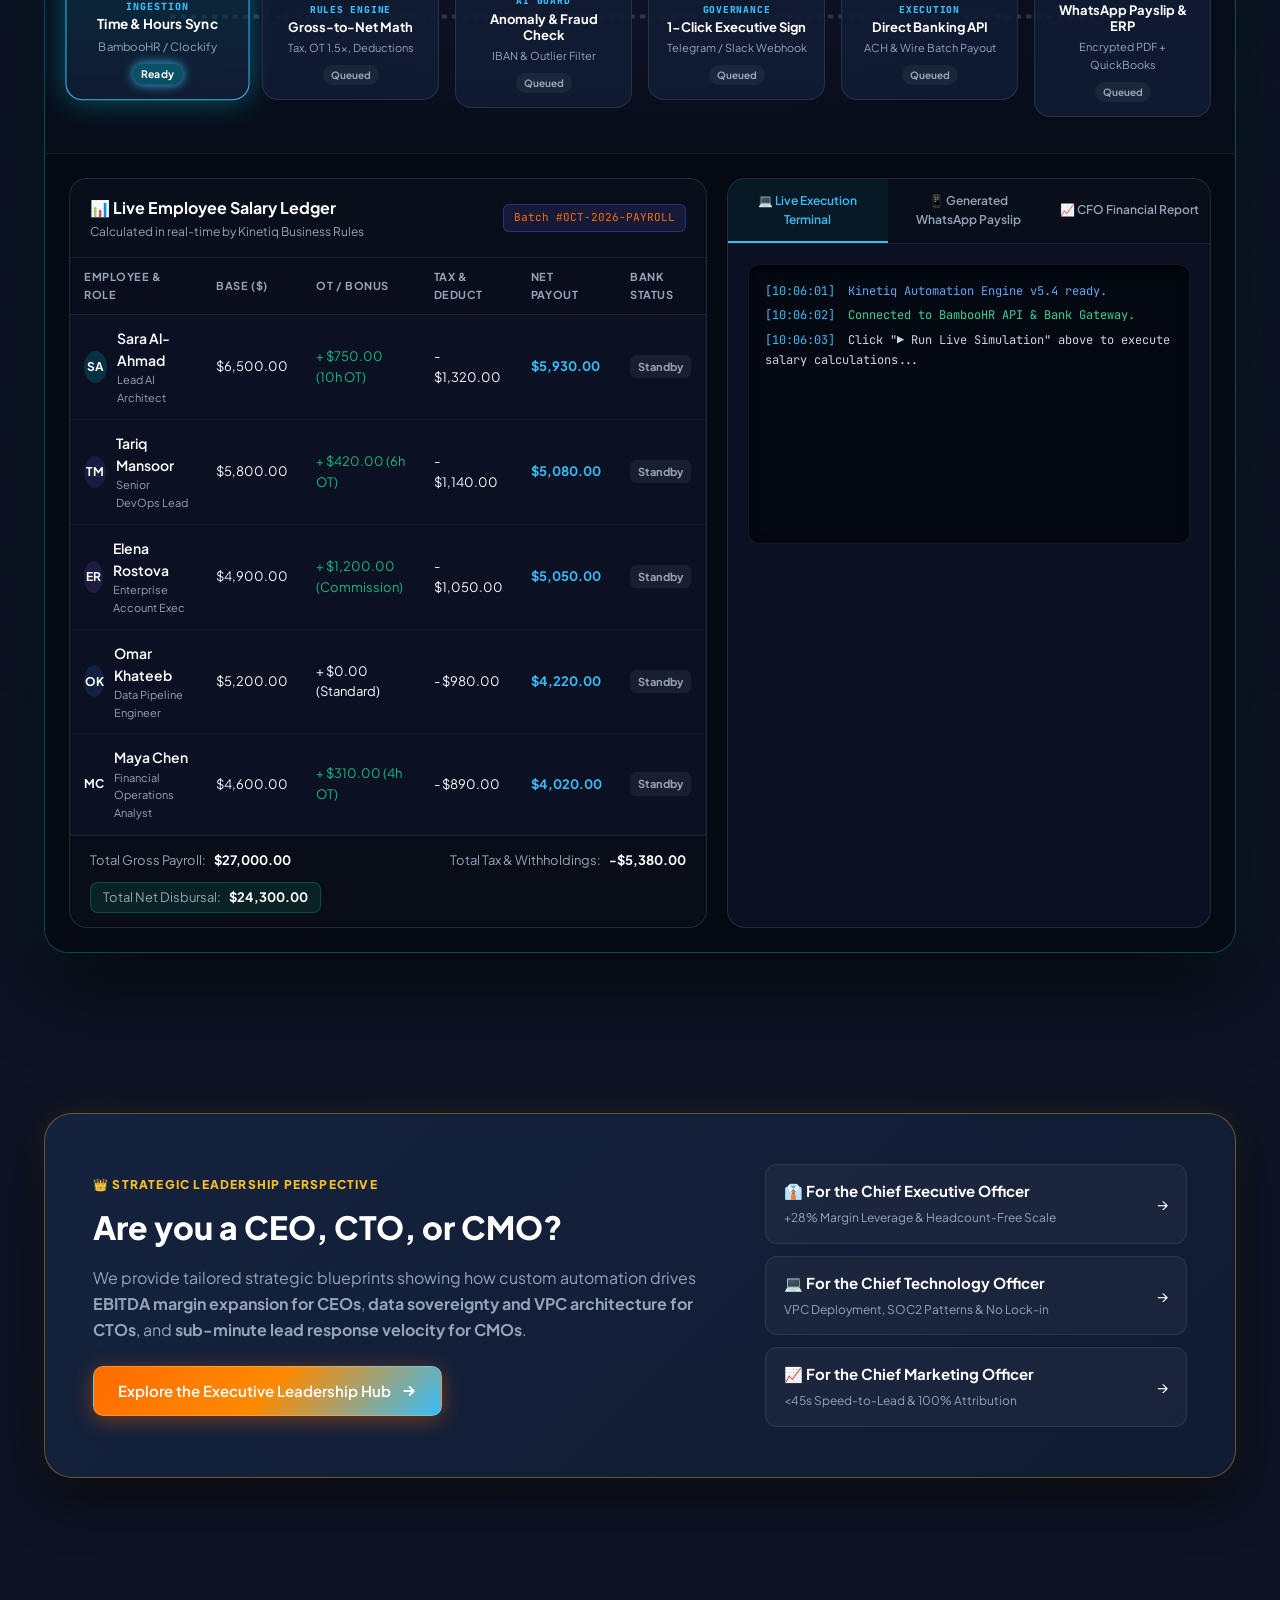
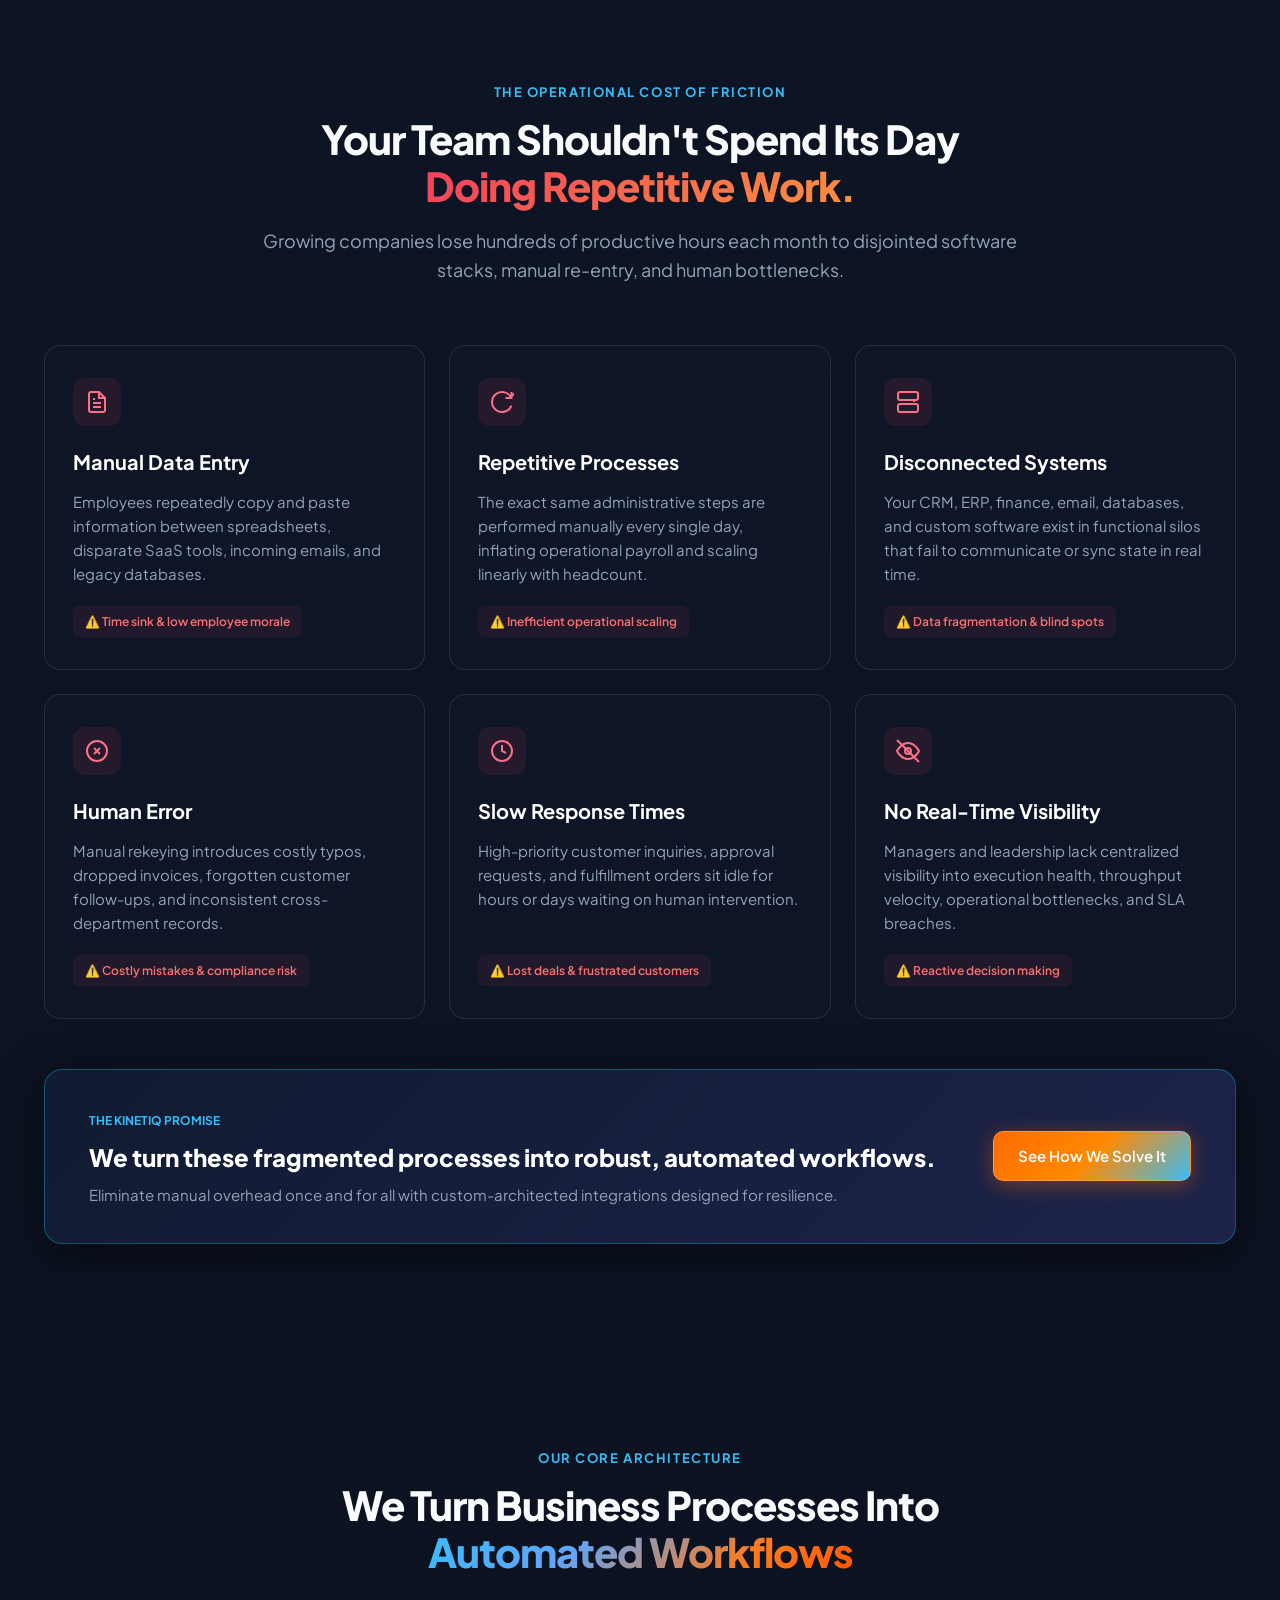
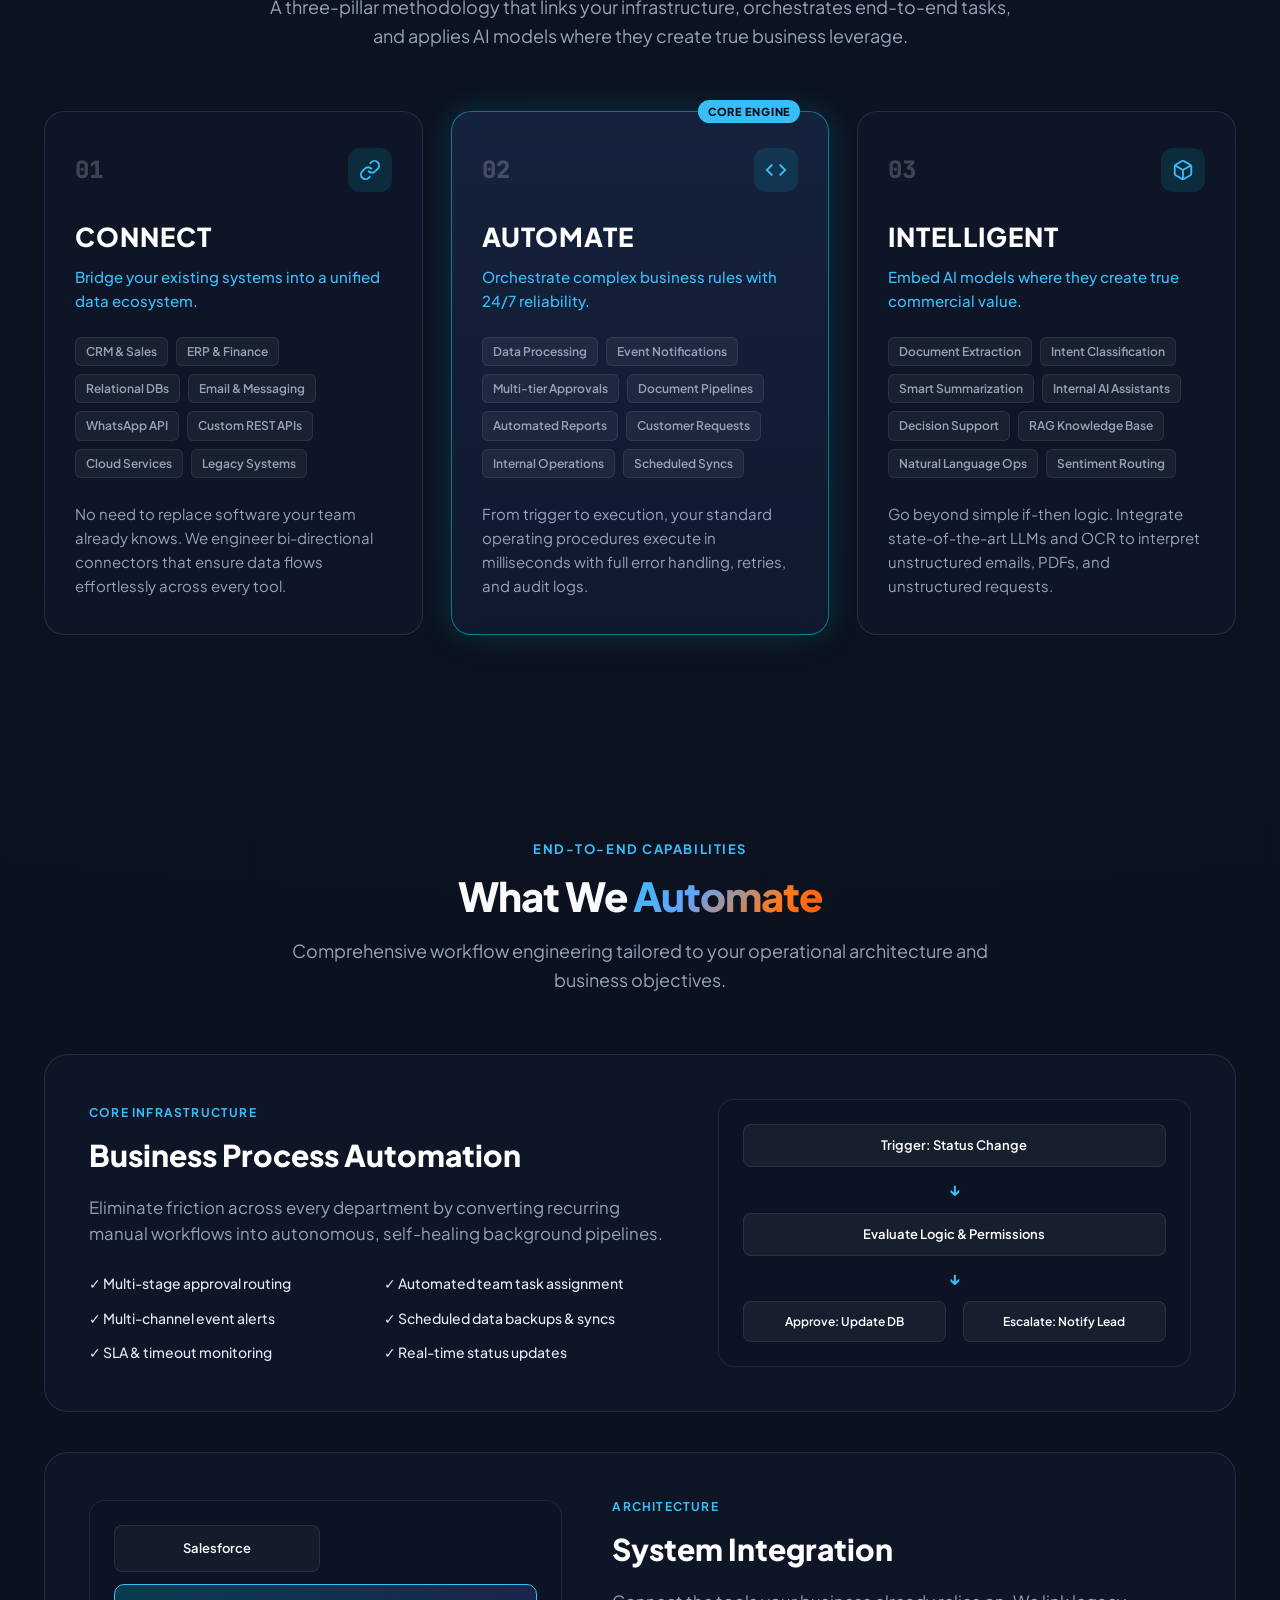
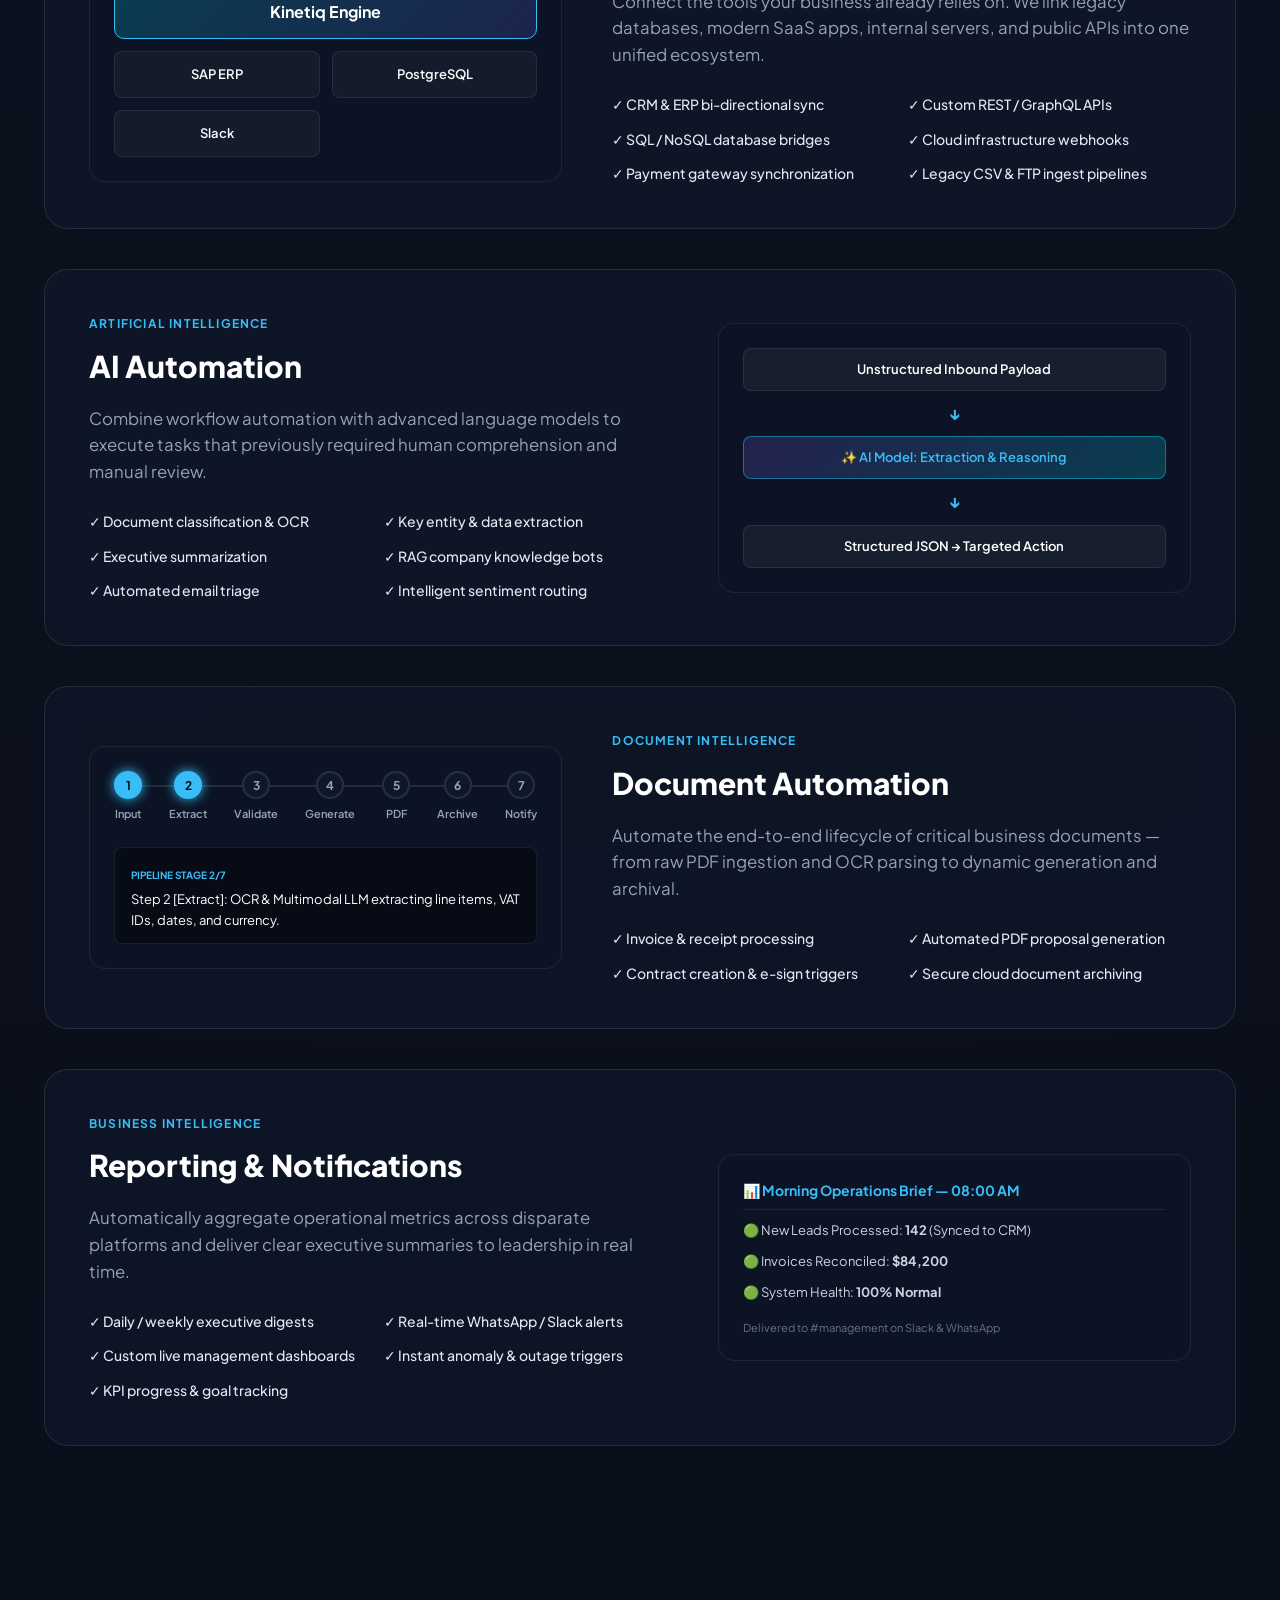
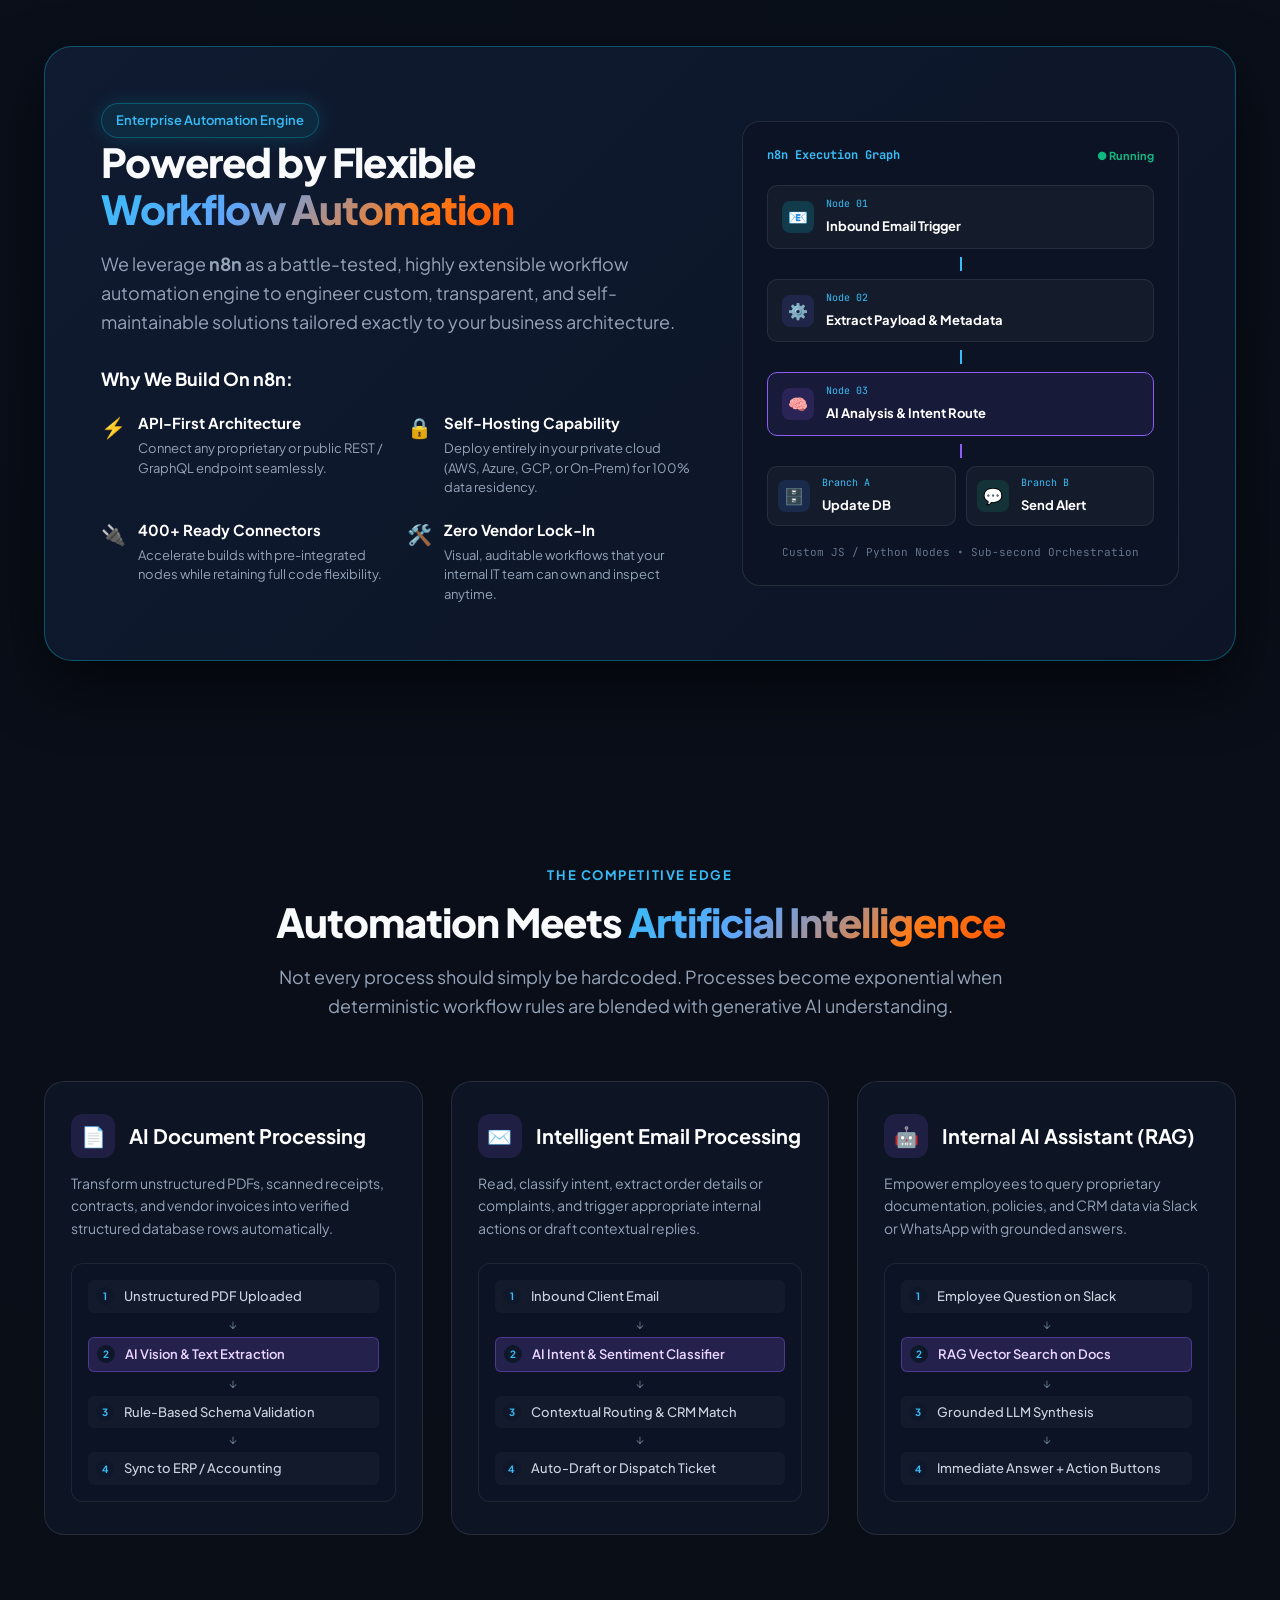
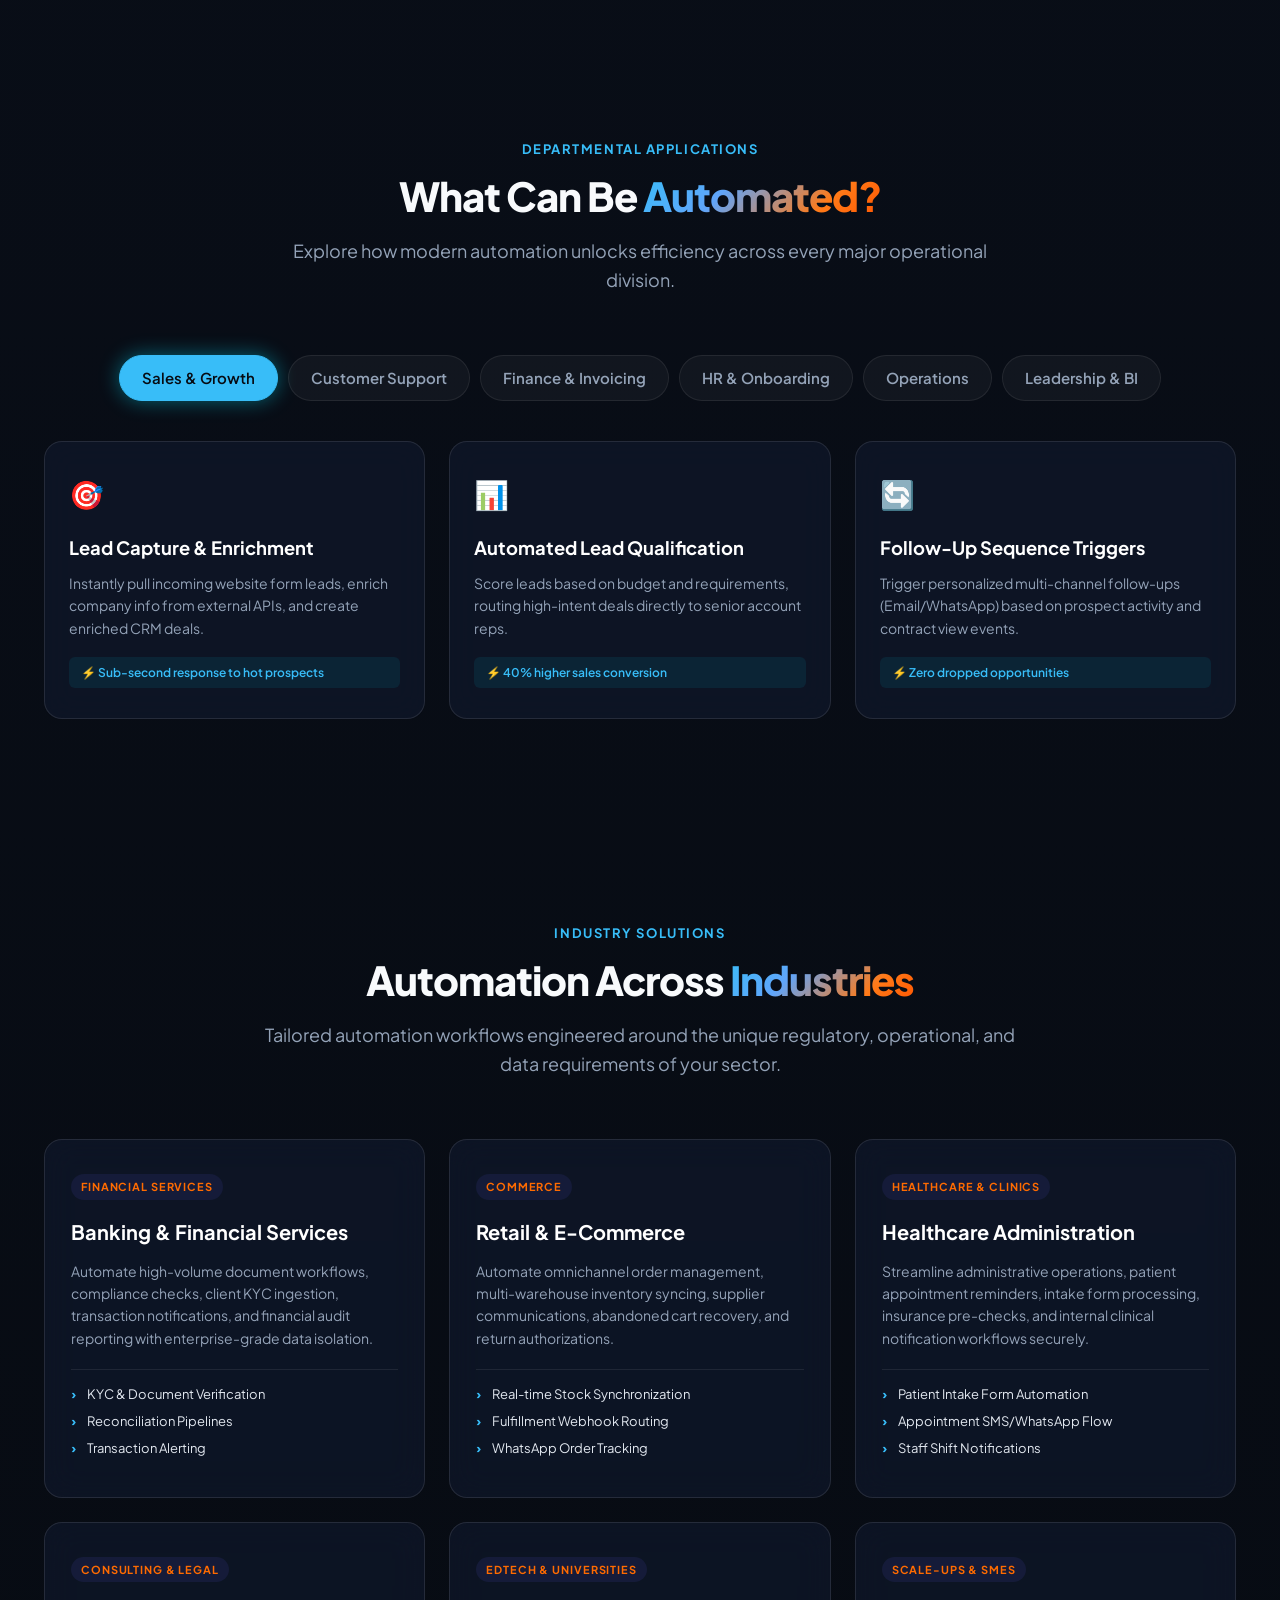
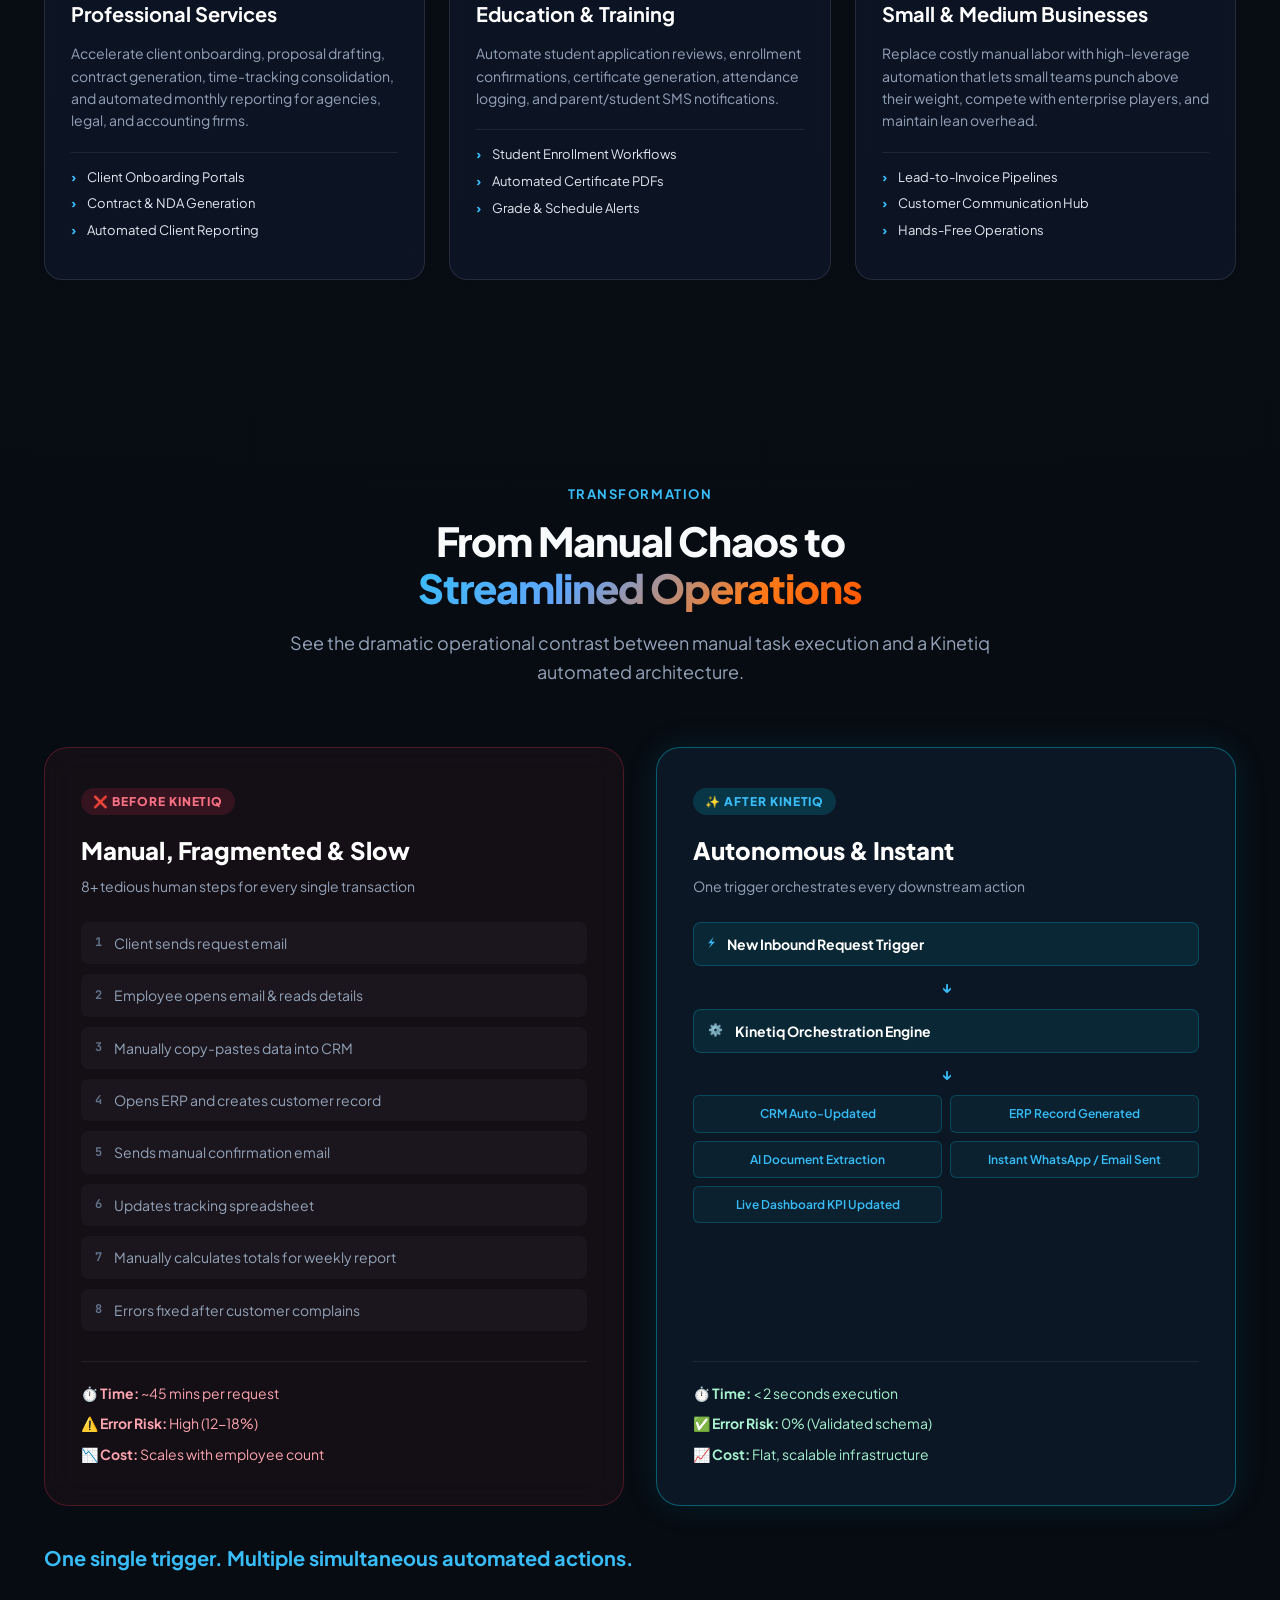
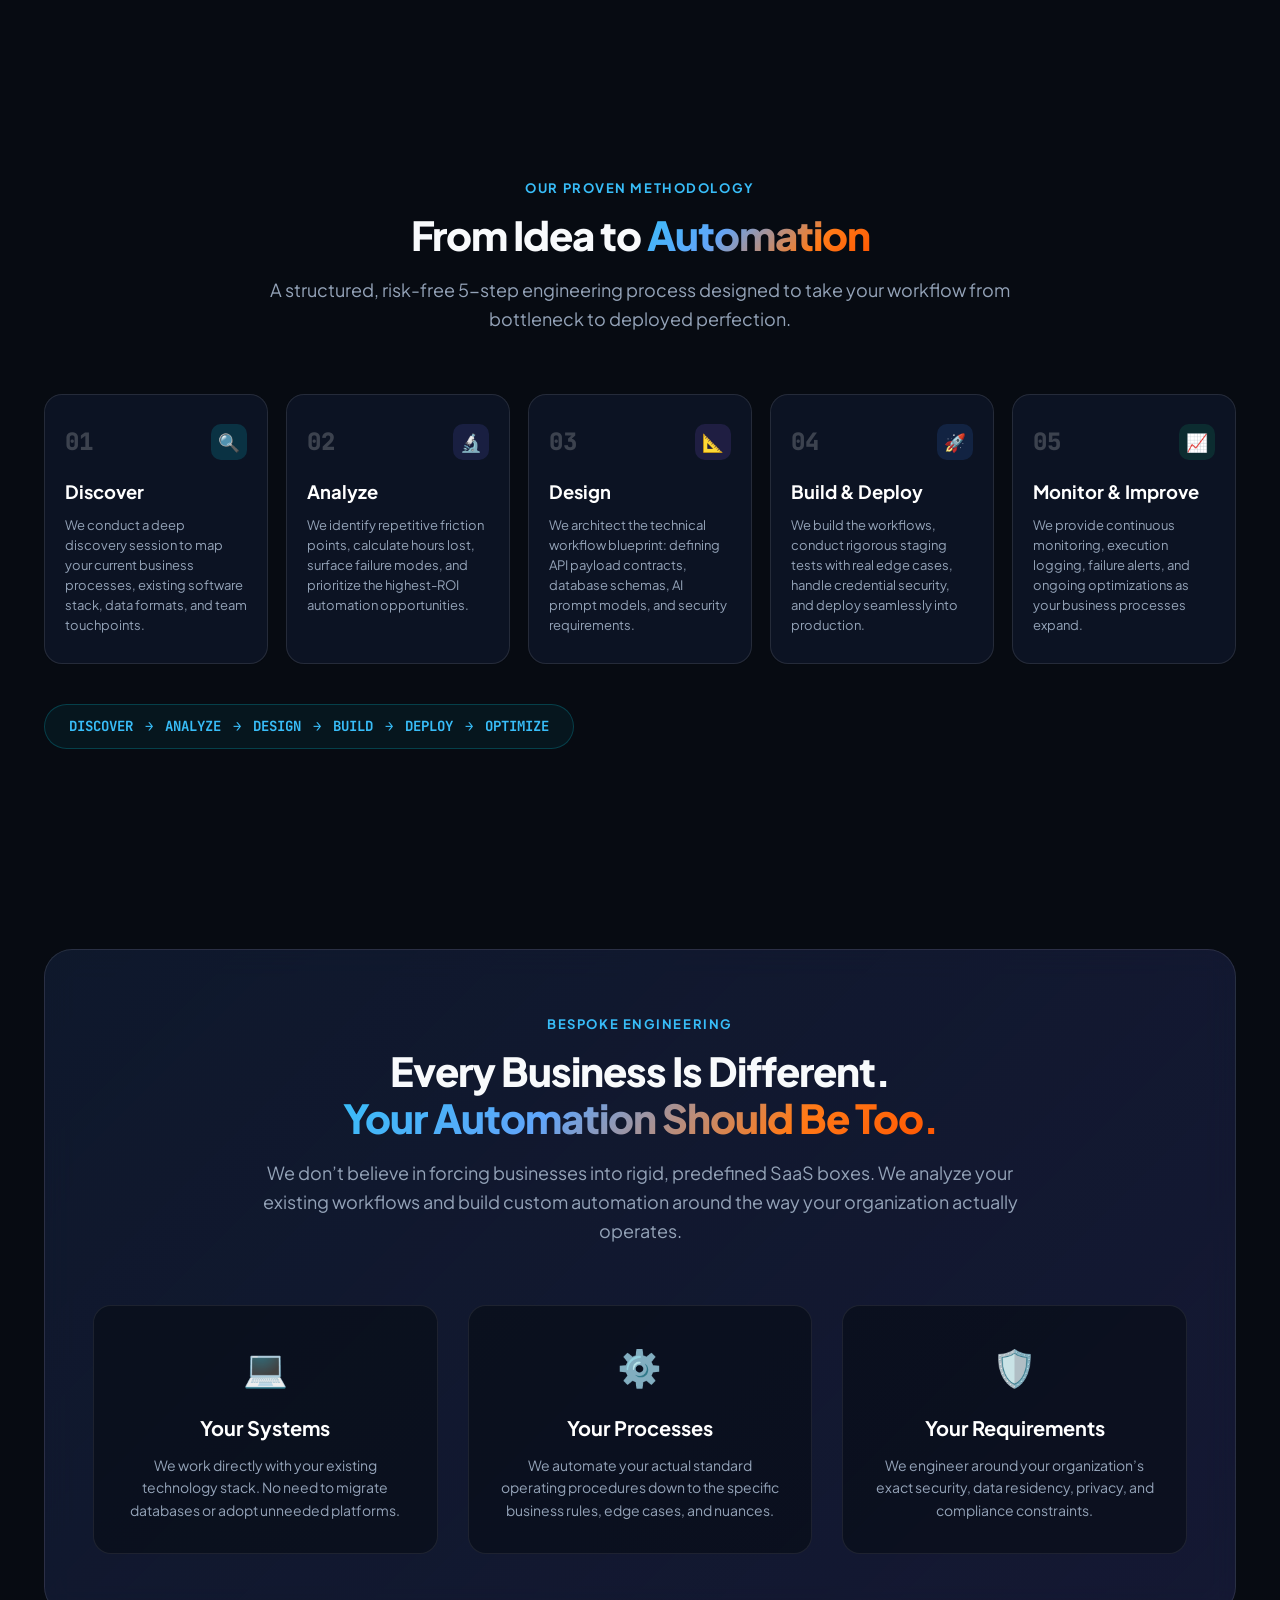
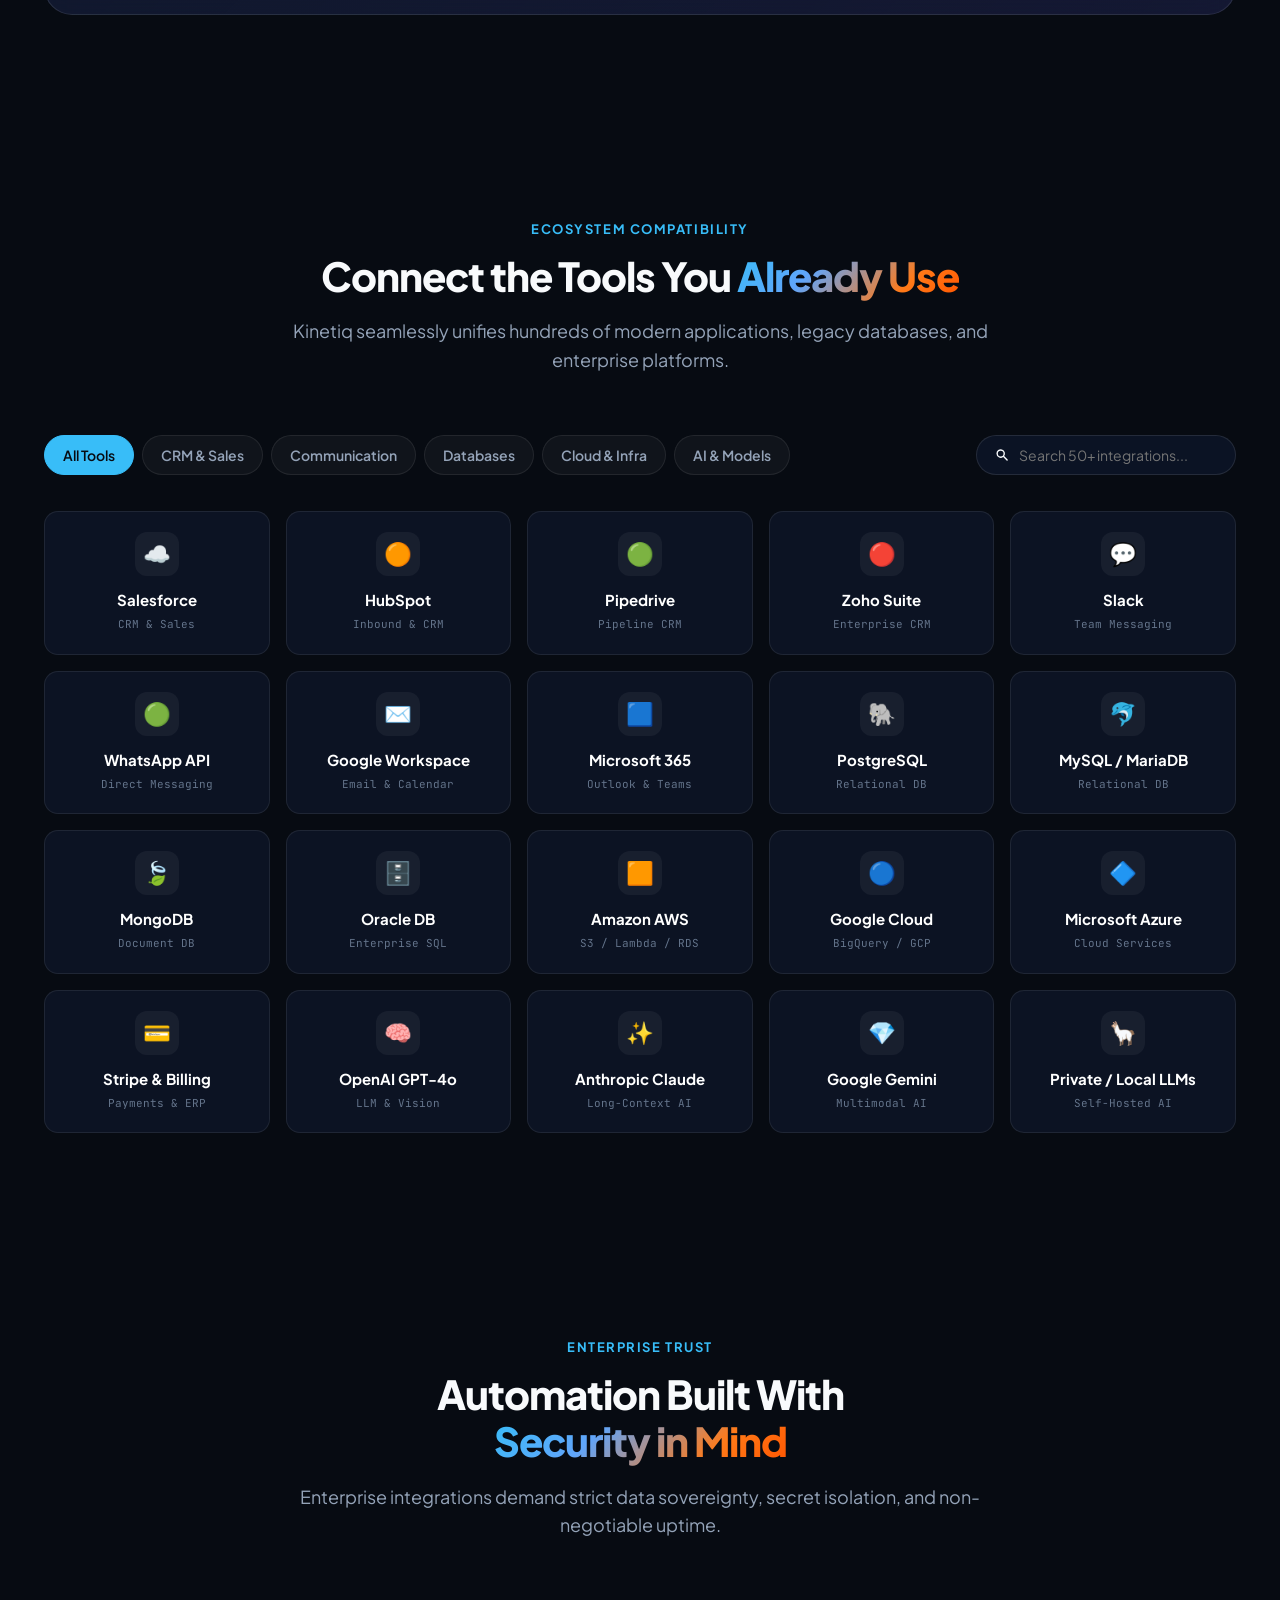
==== commit b1c62644: "Embed official Kinetiq logo asset in navbar and footer across platform" ====
--- a/index.html
+++ b/index.html
@@ -21,8 +21,8 @@
   <!-- Stylesheet -->
   <link rel="stylesheet" href="styles.css">
   
-  <!-- Favicon / Brand SVG -->
-  <link rel="icon" type="image/svg+xml" href="data:image/svg+xml,<svg xmlns='http://www.w3.org/2000/svg' viewBox='0 0 32 32'><rect width='32' height='32' rx='8' fill='%23070B12'/><path d='M15 15L10 10C8 8 5 10 5 13C4 18 7 23 12 22C15 21 15 17 15 15' stroke='%23FF6B00' stroke-width='3' stroke-linecap='round' fill='none'/><path d='M17 17L22 22C25 25 28 22 27 19C26 16 22 15 17 15' stroke='%2338BDF8' stroke-width='3' stroke-linecap='round' fill='none'/><path d='M17 15L25 7' stroke='%2338BDF8' stroke-width='3' stroke-linecap='round'/><path d='M20 6L26 6L26 12' fill='%2338BDF8'/><circle cx='16' cy='16' r='2' fill='%23FF7A18'/></svg>">
+  <!-- Favicon / Brand Icon -->
+  <link rel="icon" type="image/png" href="kinetiq-logo.png">
 </head>
 <body>
 
@@ -37,27 +37,9 @@
   <header id="main-header" class="header">
     <div class="container header-container">
       <!-- Logo -->
-      <a href="#hero" class="logo-link" aria-label="Kinetiq Home">
+      <a href="#hero" class="logo-link" aria-label="Kinetiq Home" title="Kinetiq — Kinetic Energy + Precision">
         <div class="logo-icon">
-          <svg viewBox="0 0 100 100" fill="none" xmlns="http://www.w3.org/2000/svg" class="kinetiq-logo-mark">
-            <defs>
-              <linearGradient id="kqOrangeH" x1="0%" y1="100%" x2="100%" y2="0%">
-                <stop offset="0%" stop-color="#FF5500"/>
-                <stop offset="100%" stop-color="#FF8A00"/>
-              </linearGradient>
-              <linearGradient id="kqBlueH" x1="0%" y1="100%" x2="100%" y2="0%">
-                <stop offset="0%" stop-color="#0284C7"/>
-                <stop offset="100%" stop-color="#38BDF8"/>
-              </linearGradient>
-            </defs>
-            <path d="M 47 47 L 34 32 C 28 25 18 31 16 40 C 13 54 23 70 36 67 C 45 64 47 52 47 47" stroke="url(#kqOrangeH)" stroke-width="8.5" stroke-linecap="round" stroke-linejoin="round"/>
-            <path d="M 28 29 C 24 35 18 48 23 58" stroke="url(#kqOrangeH)" stroke-width="8.5" stroke-linecap="round"/>
-            <path d="M 53 53 L 68 68 C 76 76 86 68 83 58 C 80 49 68 47 53 47" stroke="url(#kqBlueH)" stroke-width="8.5" stroke-linecap="round" stroke-linejoin="round"/>
-            <path d="M 52 47 L 76 23" stroke="url(#kqBlueH)" stroke-width="8.5" stroke-linecap="round"/>
-            <path d="M 57 21 L 81 19 L 79 43 Z" fill="url(#kqBlueH)" stroke="url(#kqBlueH)" stroke-width="2.5" stroke-linejoin="round"/>
-            <circle cx="49" cy="48" r="6.5" fill="#FF7A18"/>
-            <circle cx="49" cy="48" r="3.2" fill="#070B12"/>
-          </svg>
+          <img src="kinetiq-logo.png" alt="Kinetiq Monogram Logo" class="kinetiq-logo-img" width="42" height="42">
         </div>
         <div class="logo-text">
           <span class="brand-title">KiNETiQ</span>
@@ -2545,27 +2527,9 @@
       <div class="footer-top-grid">
         <!-- Col 1: Brand -->
         <div class="footer-col-brand">
-          <a href="#hero" class="logo-link" aria-label="Kinetiq Home">
+          <a href="#hero" class="logo-link" aria-label="Kinetiq Home" title="Kinetiq — Kinetic Energy + Precision">
             <div class="logo-icon">
-              <svg viewBox="0 0 100 100" fill="none" xmlns="http://www.w3.org/2000/svg" class="kinetiq-logo-mark">
-                <defs>
-                  <linearGradient id="kqOrangeF" x1="0%" y1="100%" x2="100%" y2="0%">
-                    <stop offset="0%" stop-color="#FF5500"/>
-                    <stop offset="100%" stop-color="#FF8A00"/>
-                  </linearGradient>
-                  <linearGradient id="kqBlueF" x1="0%" y1="100%" x2="100%" y2="0%">
-                    <stop offset="0%" stop-color="#0284C7"/>
-                    <stop offset="100%" stop-color="#38BDF8"/>
-                  </linearGradient>
-                </defs>
-                <path d="M 47 47 L 34 32 C 28 25 18 31 16 40 C 13 54 23 70 36 67 C 45 64 47 52 47 47" stroke="url(#kqOrangeF)" stroke-width="8.5" stroke-linecap="round" stroke-linejoin="round"/>
-                <path d="M 28 29 C 24 35 18 48 23 58" stroke="url(#kqOrangeF)" stroke-width="8.5" stroke-linecap="round"/>
-                <path d="M 53 53 L 68 68 C 76 76 86 68 83 58 C 80 49 68 47 53 47" stroke="url(#kqBlueF)" stroke-width="8.5" stroke-linecap="round" stroke-linejoin="round"/>
-                <path d="M 52 47 L 76 23" stroke="url(#kqBlueF)" stroke-width="8.5" stroke-linecap="round"/>
-                <path d="M 57 21 L 81 19 L 79 43 Z" fill="url(#kqBlueF)" stroke="url(#kqBlueF)" stroke-width="2.5" stroke-linejoin="round"/>
-                <circle cx="49" cy="48" r="6.5" fill="#FF7A18"/>
-                <circle cx="49" cy="48" r="3.2" fill="#070B12"/>
-              </svg>
+              <img src="kinetiq-logo.png" alt="Kinetiq Monogram Logo" class="kinetiq-logo-img" width="42" height="42">
             </div>
             <div class="logo-text">
               <span class="brand-title">KiNETiQ</span>
--- a/styles.css
+++ b/styles.css
@@ -429,6 +429,14 @@
   display: block;
 }
 
+.kinetiq-logo-img {
+  width: 100%;
+  height: 100%;
+  object-fit: cover;
+  border-radius: 8px;
+  display: block;
+}
+
 .logo-text {
   display: flex;
   flex-direction: column;
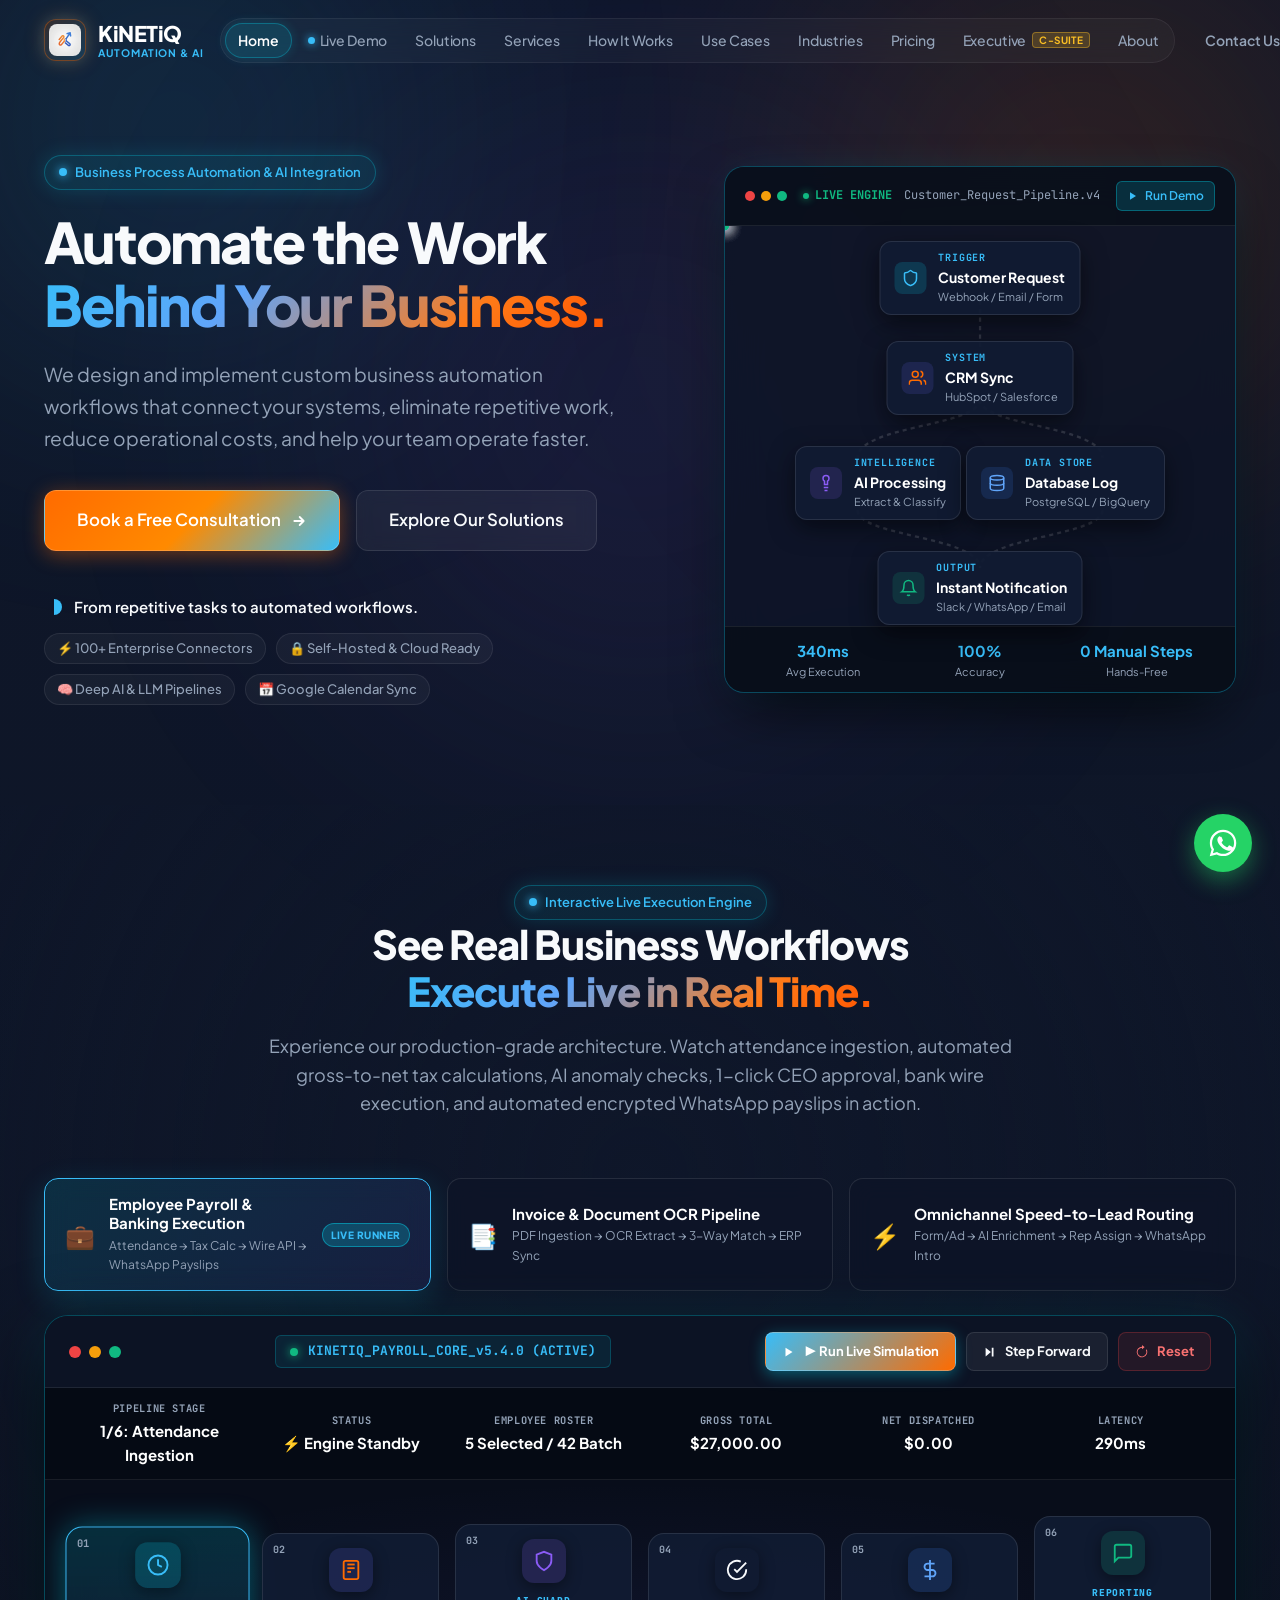
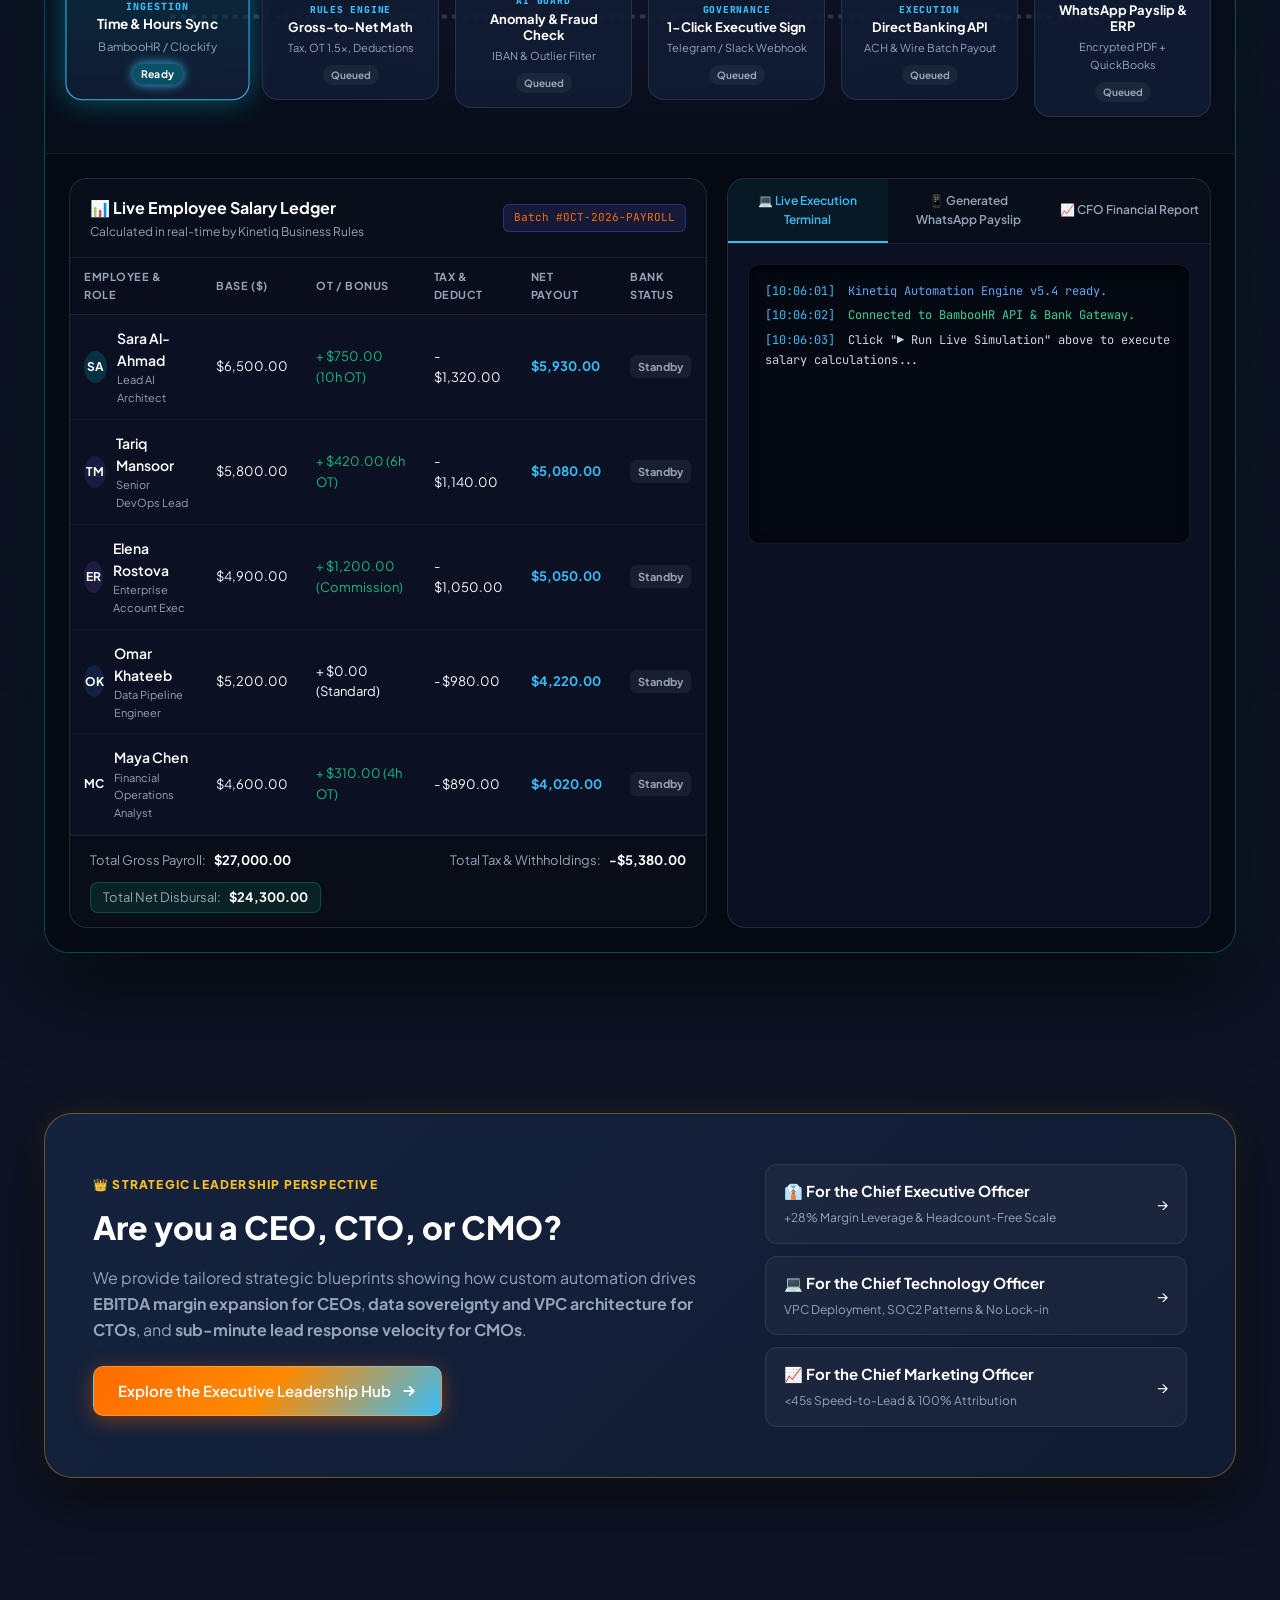
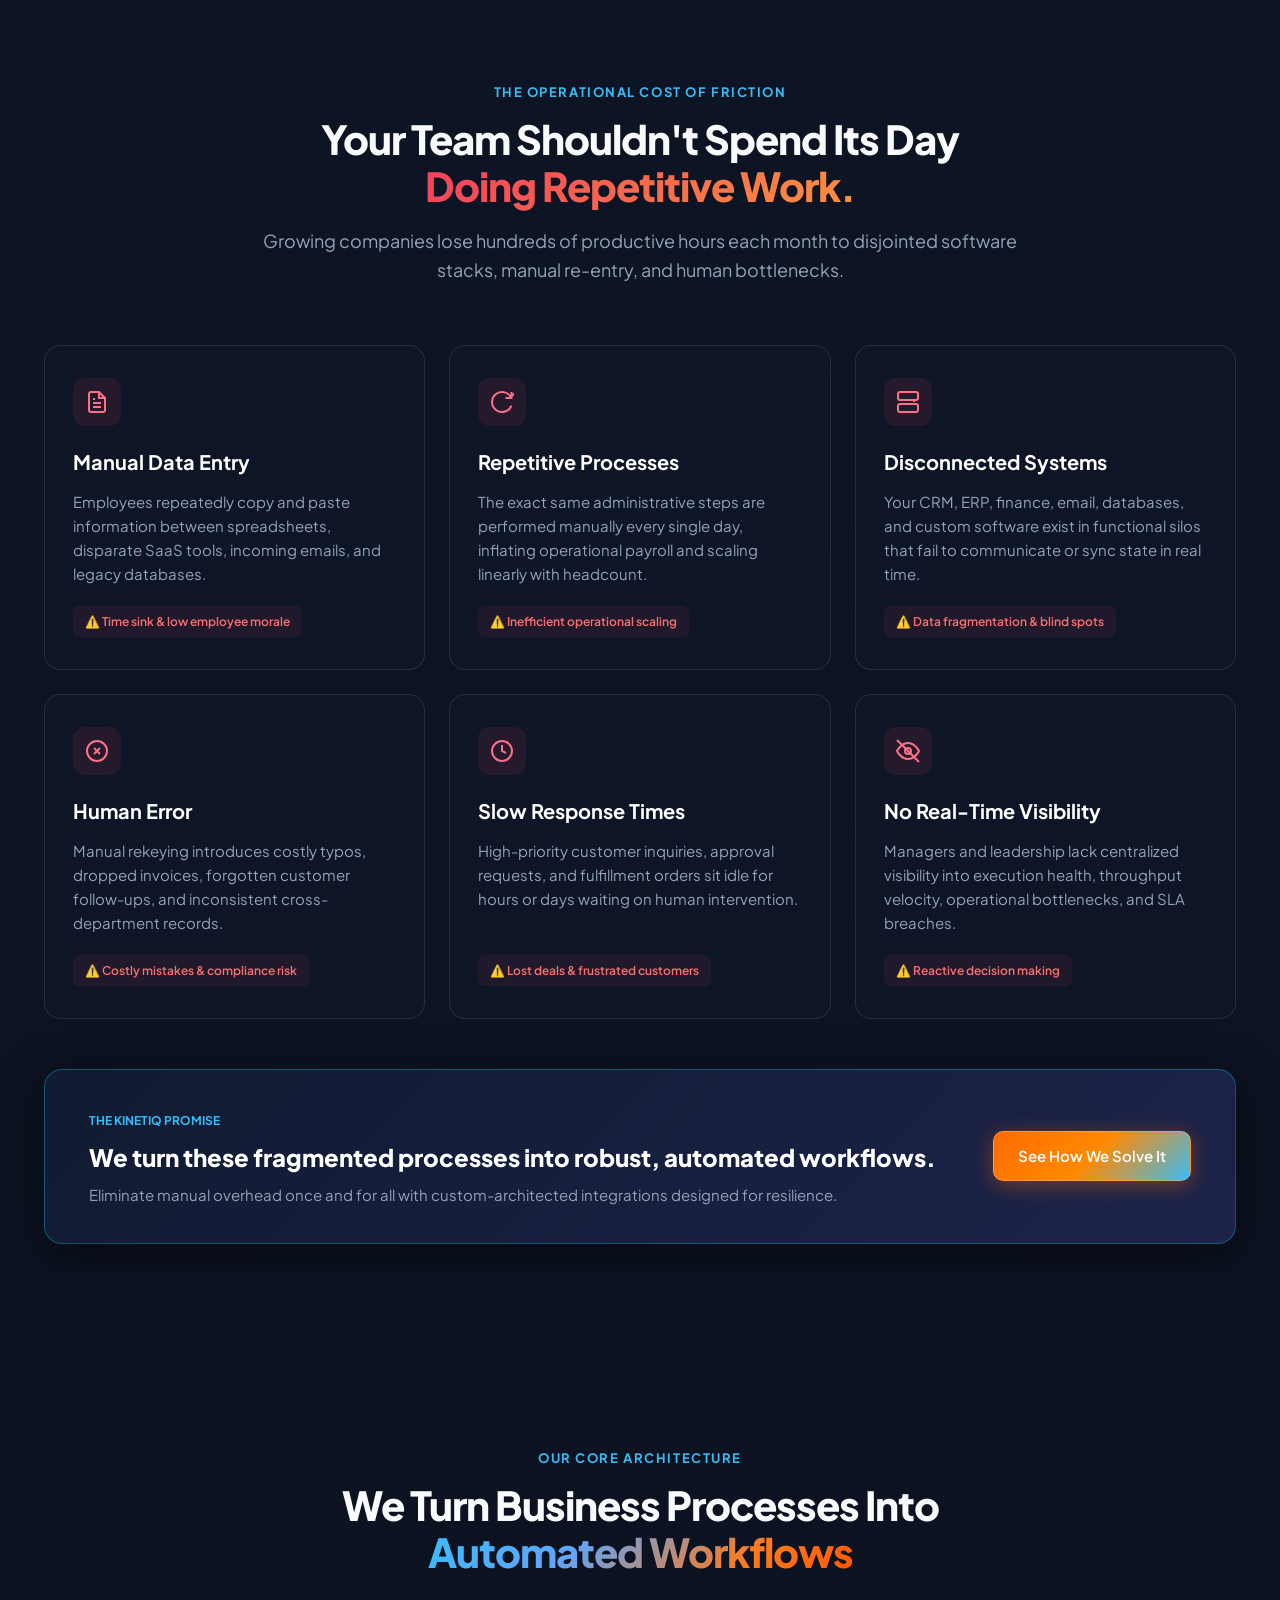
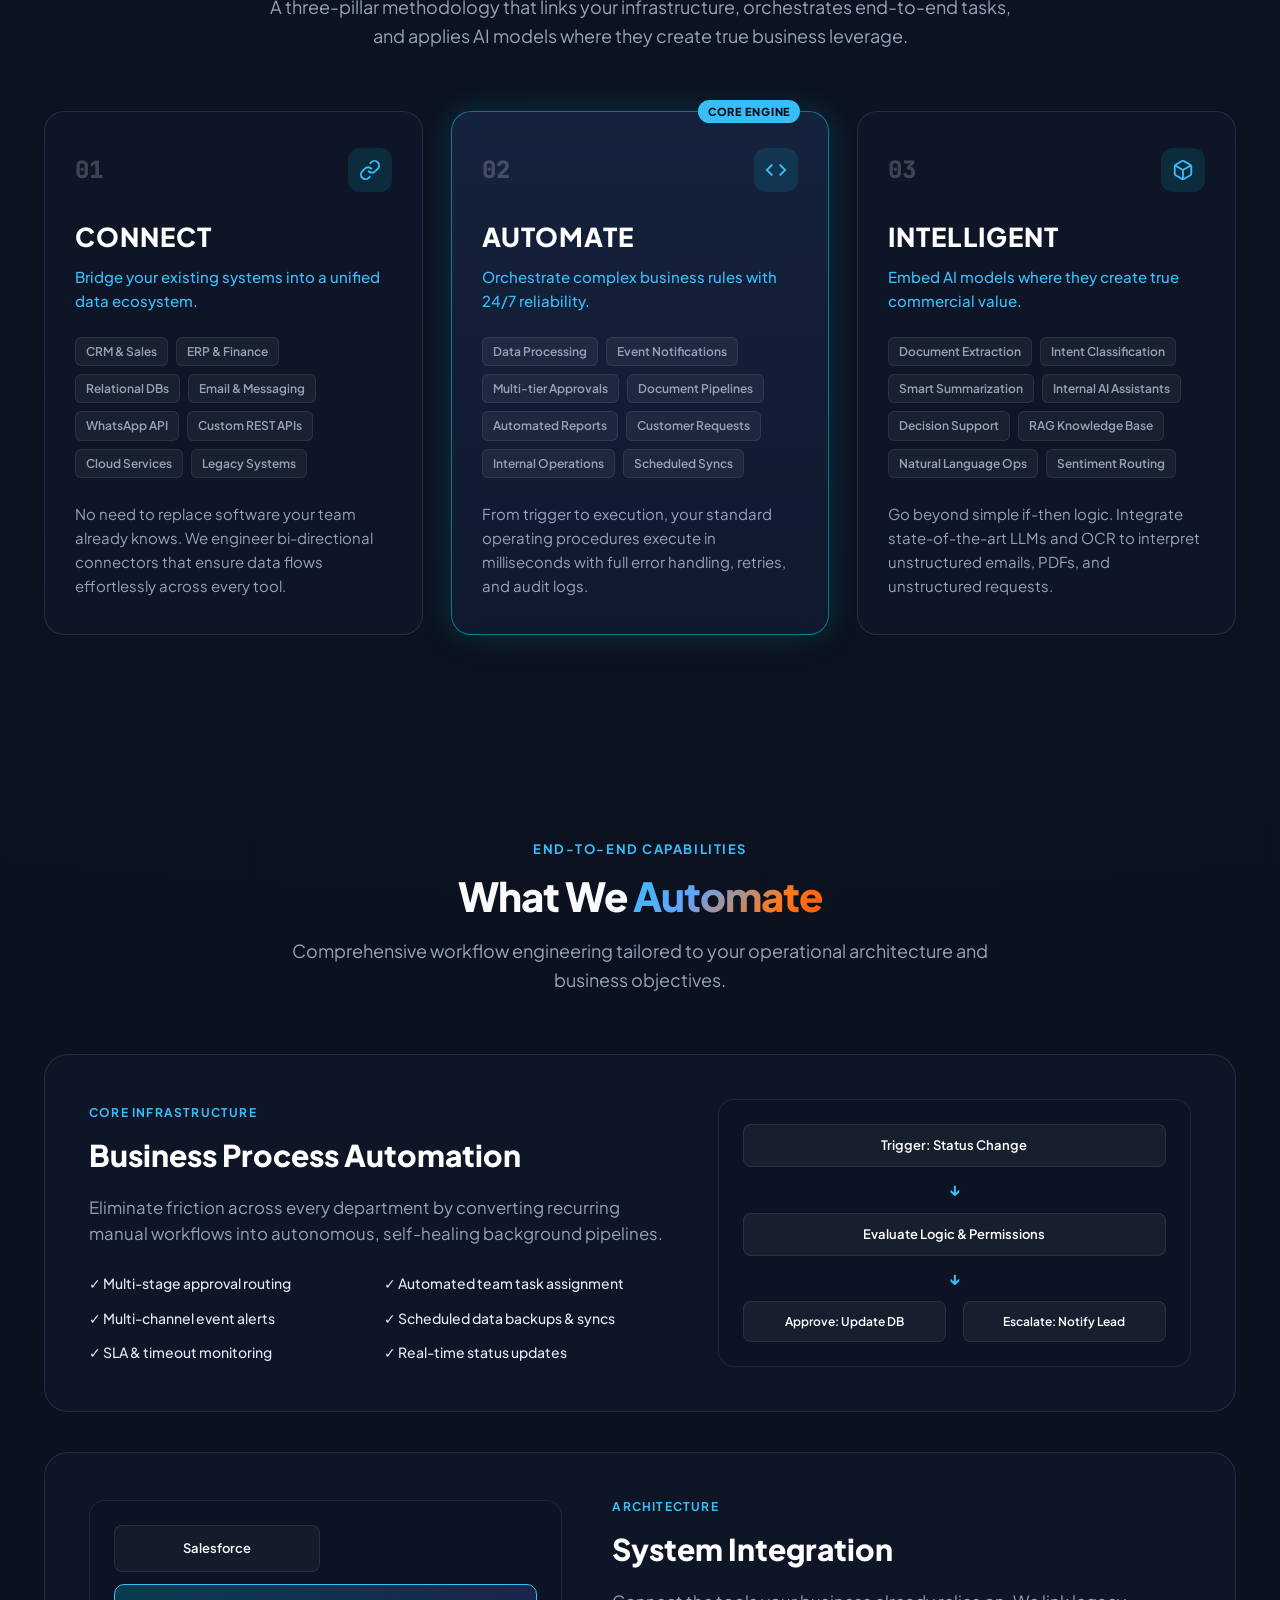
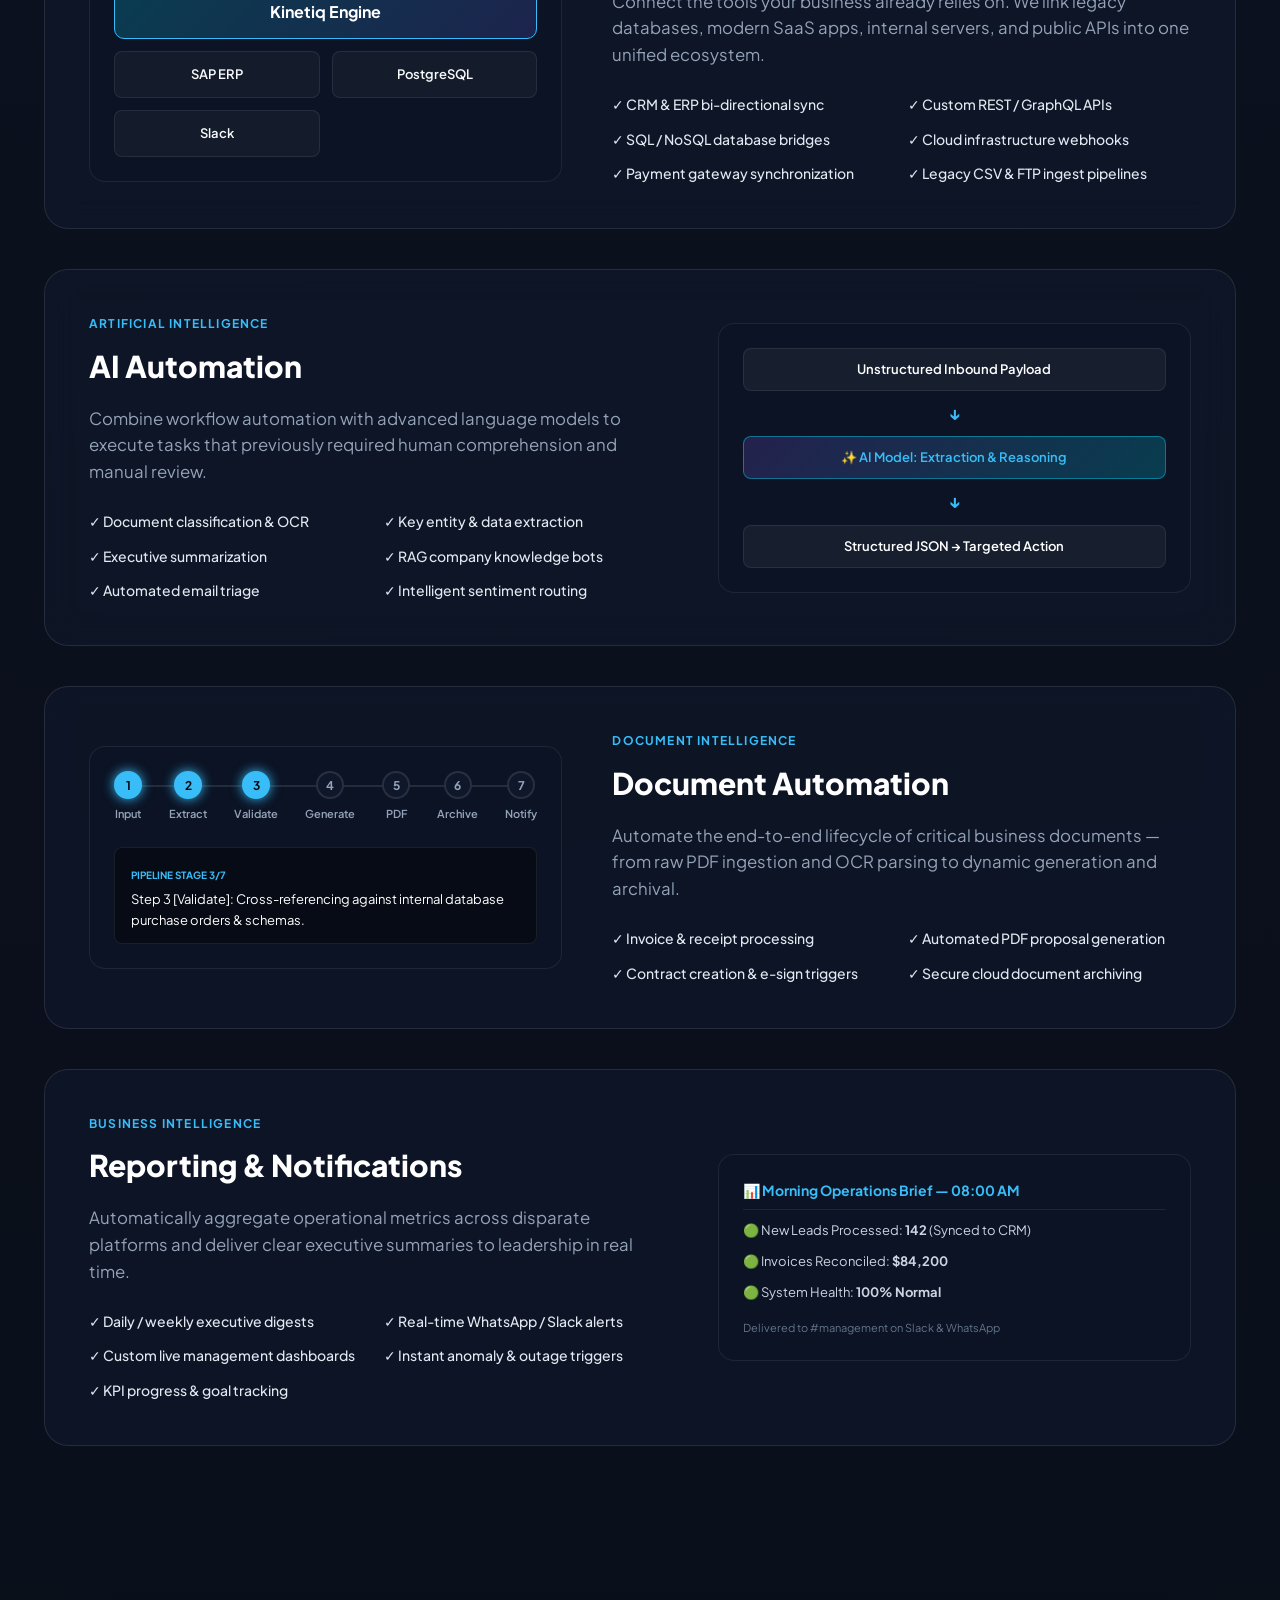
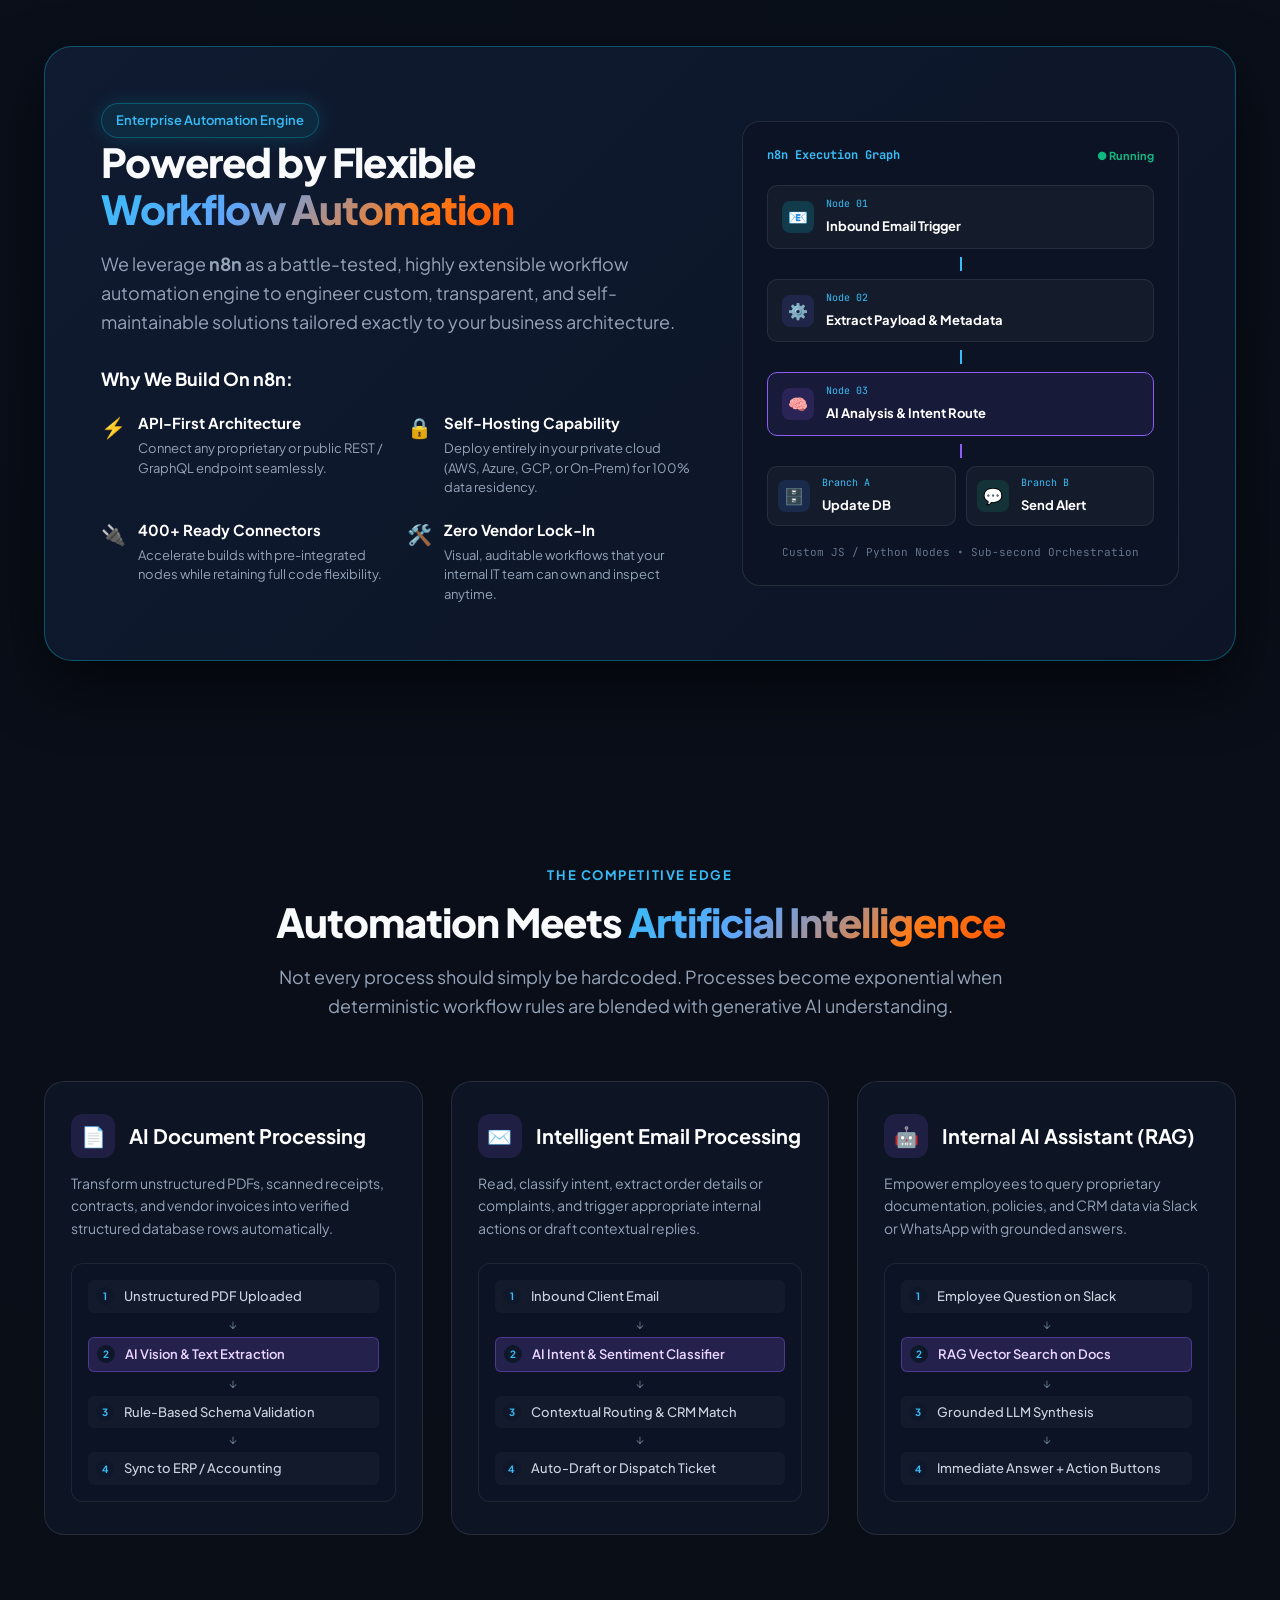
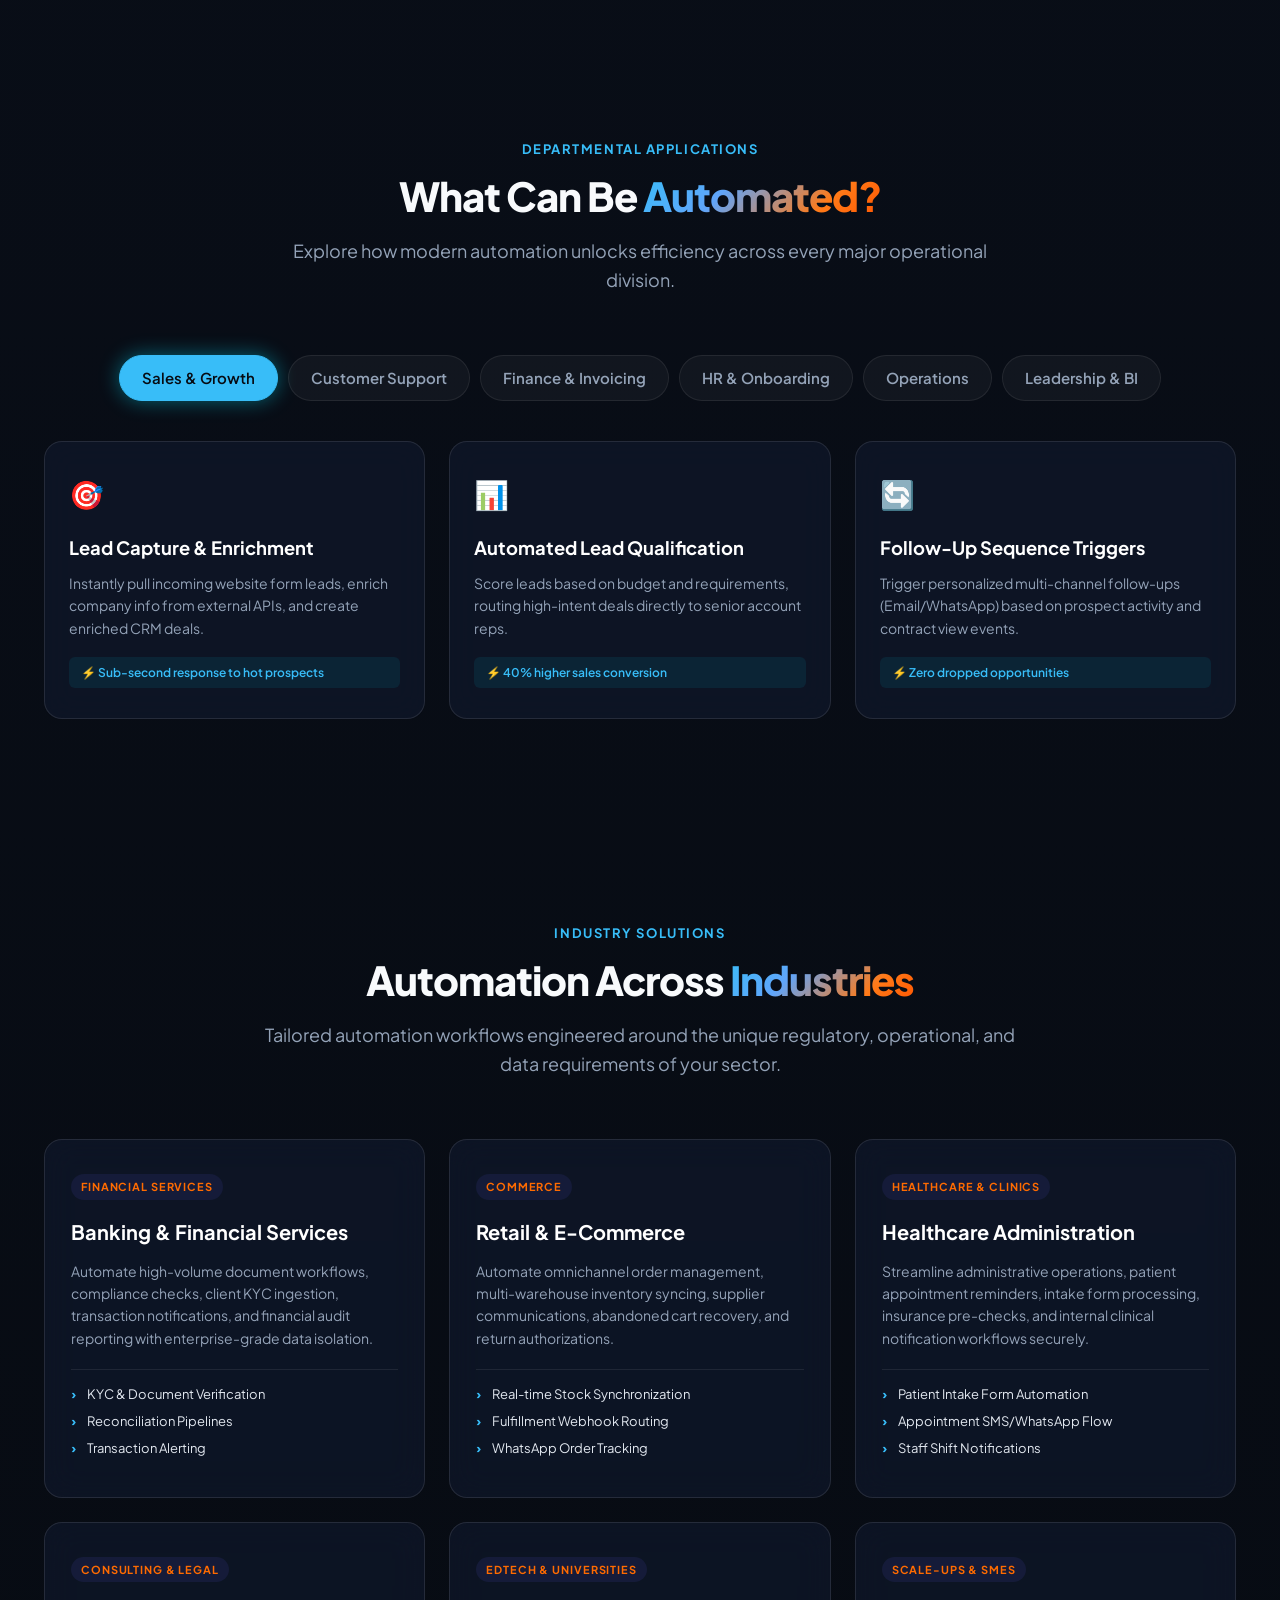
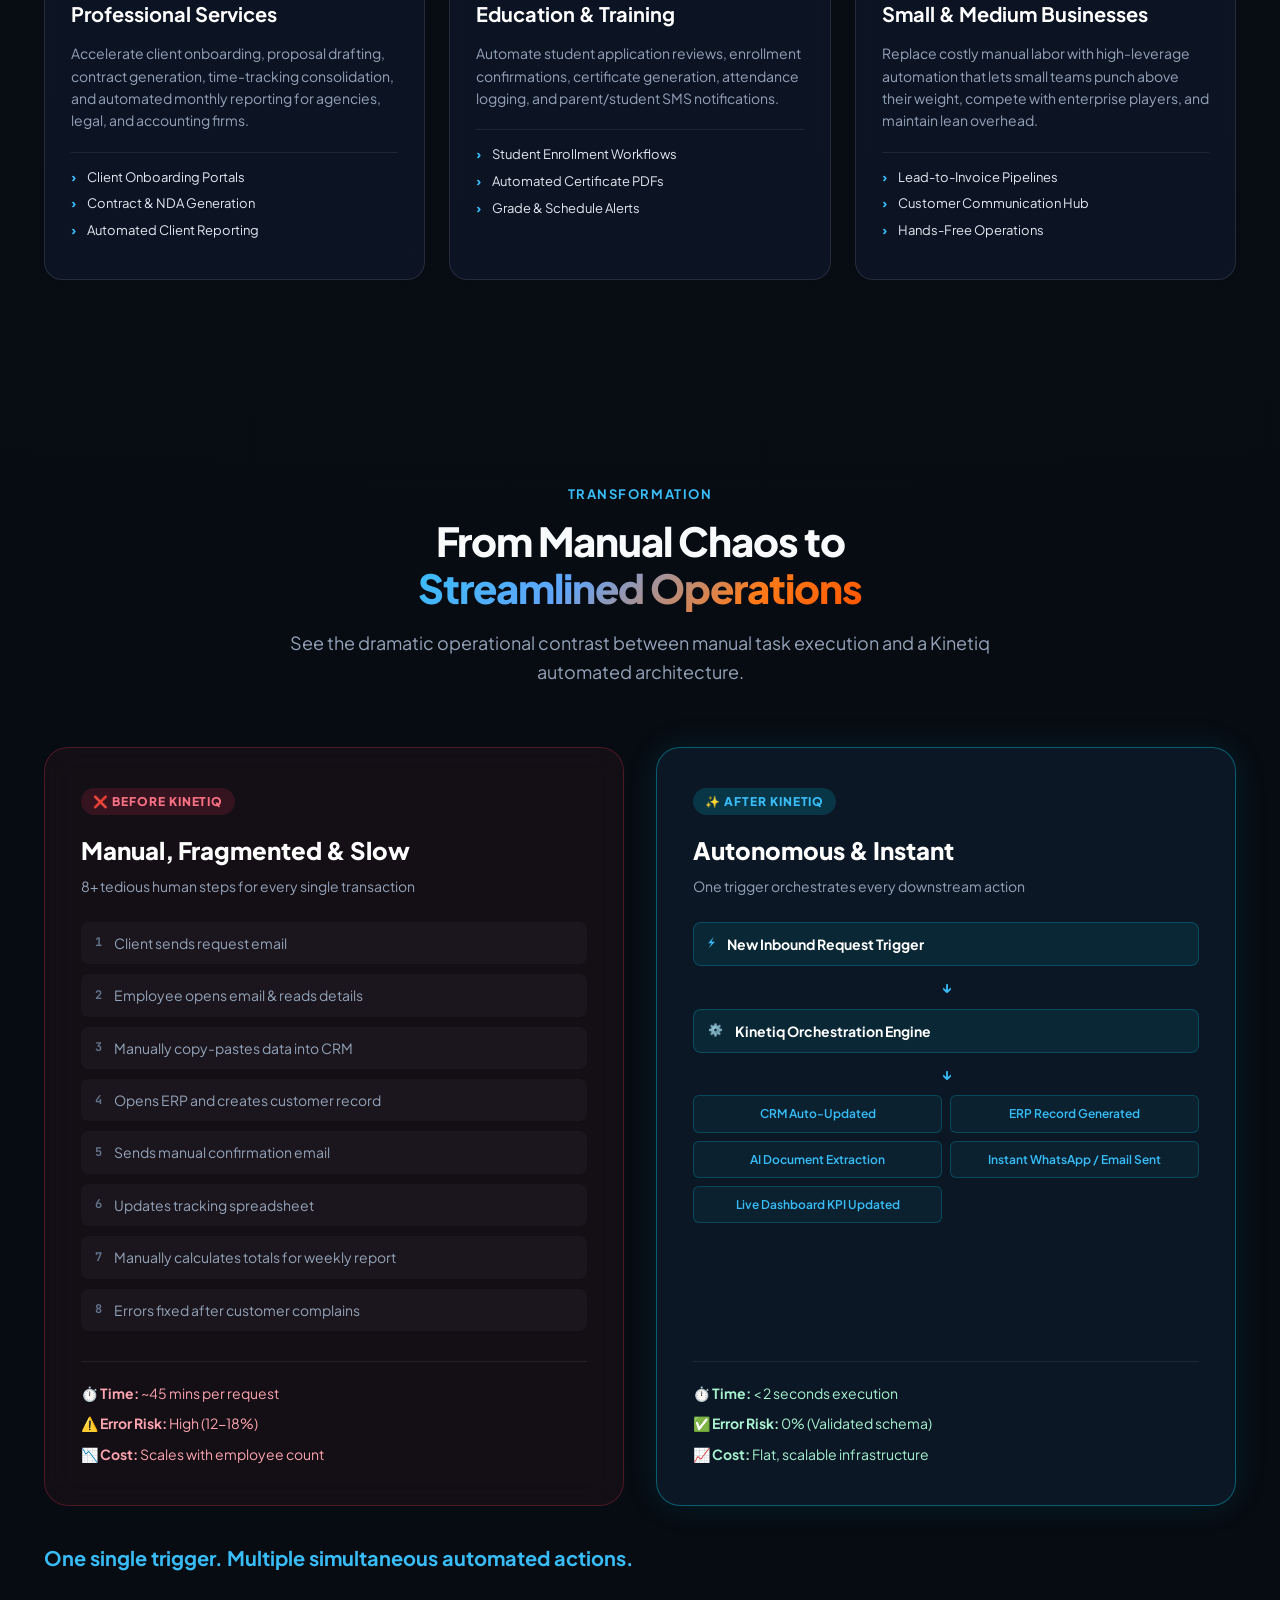
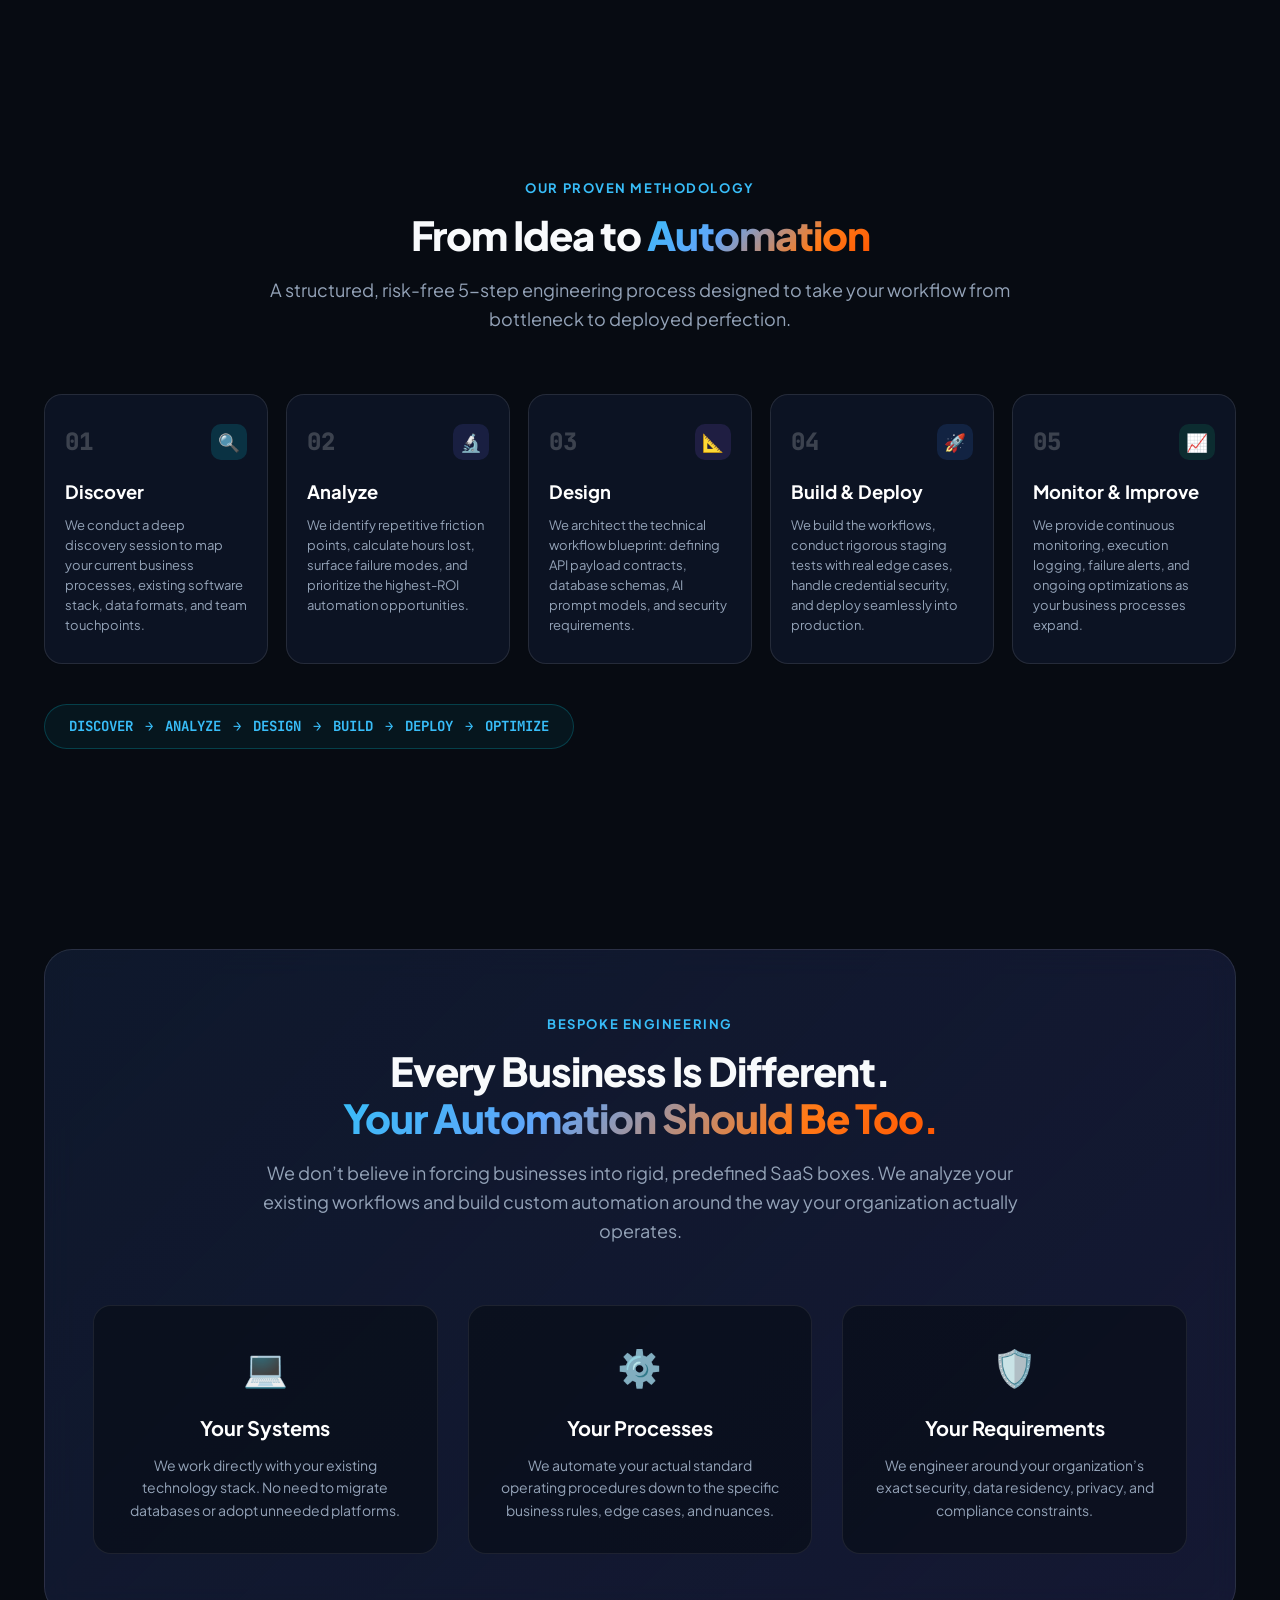
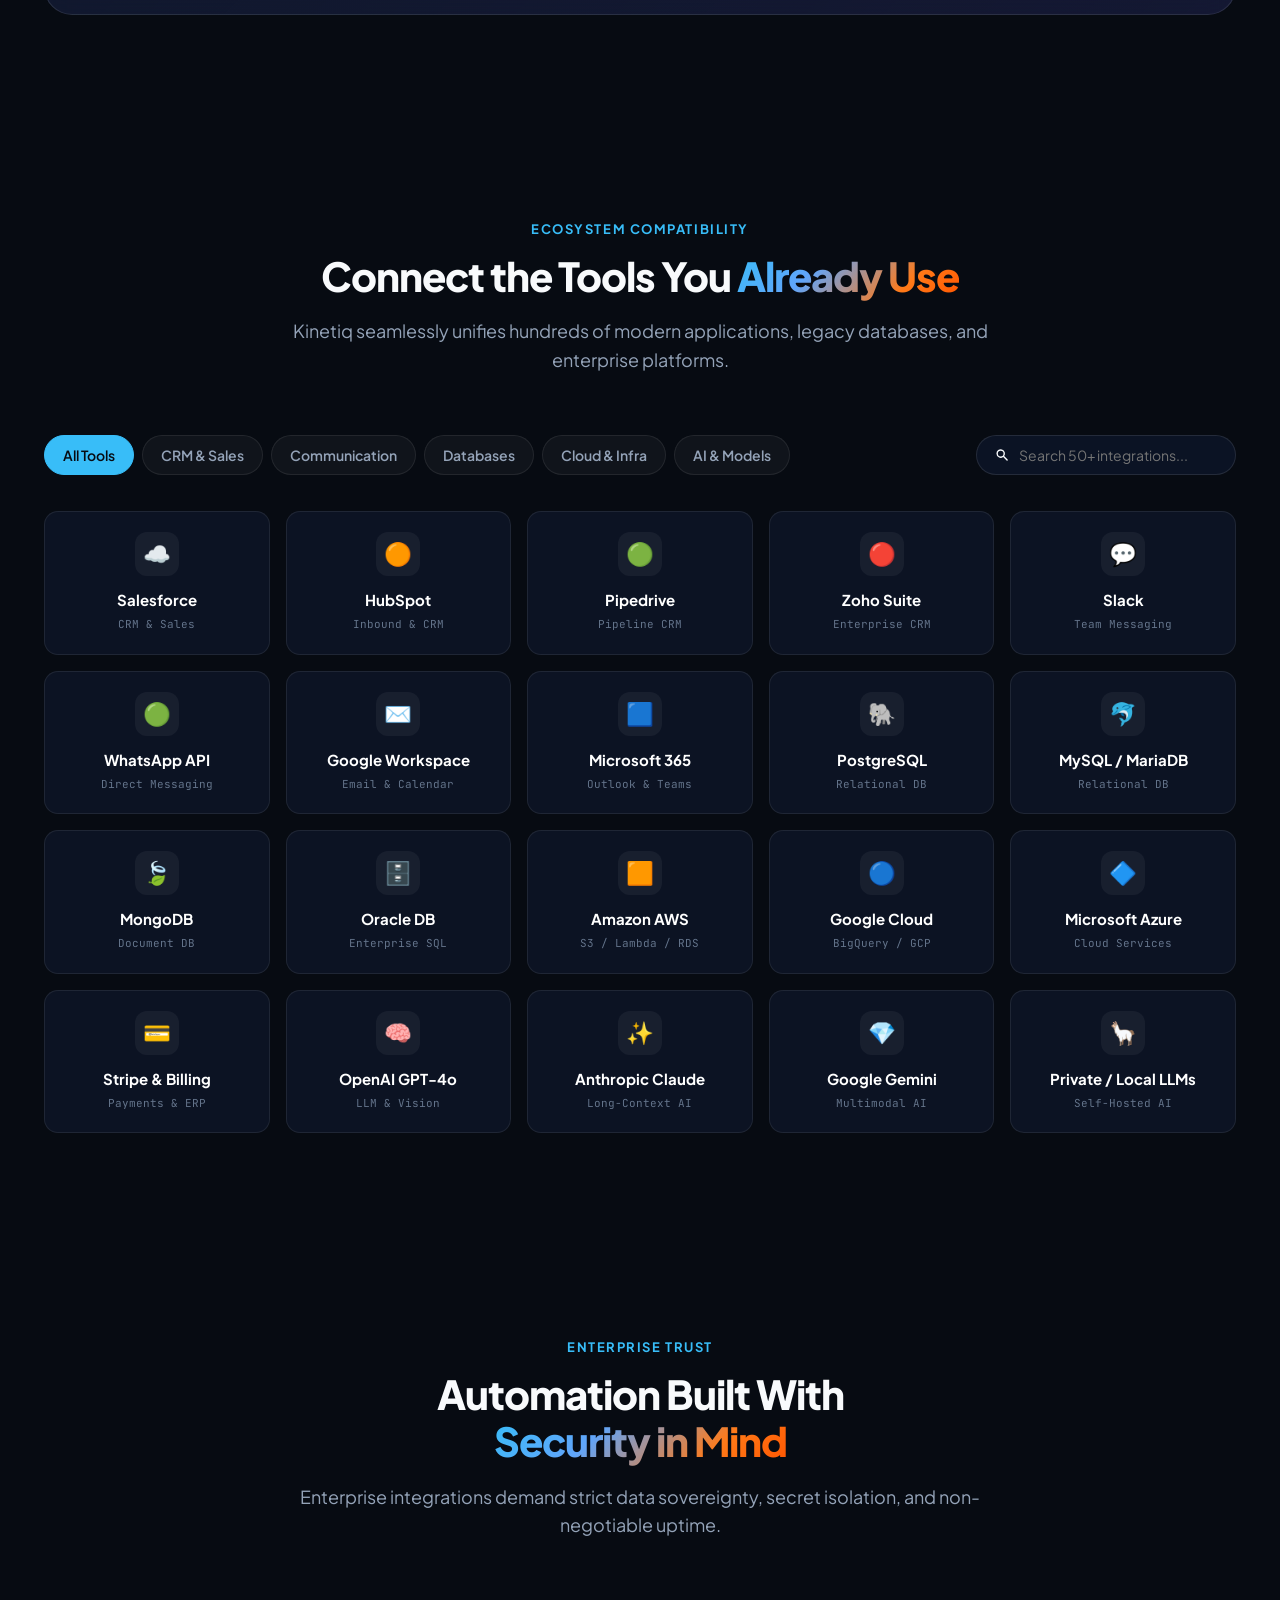
==== commit 713a102a: "Update live links, Open Graph, .ICS exports, and remote to Kinetiq repo" ====
--- a/index.html
+++ b/index.html
@@ -11,7 +11,7 @@
   <meta property="og:type" content="website">
   <meta property="og:title" content="Kinetiq — Business Process Automation & AI Integration">
   <meta property="og:description" content="Automate the work behind your business. Custom workflows, system integrations, and intelligent AI automation built for modern enterprises.">
-  <meta property="og:url" content="https://abuwalid1998.github.io/FlowCraft/">
+  <meta property="og:url" content="https://abuwalid1998.github.io/Kinetiq/">
   
   <!-- Fonts -->
   <link rel="preconnect" href="https://fonts.googleapis.com">
